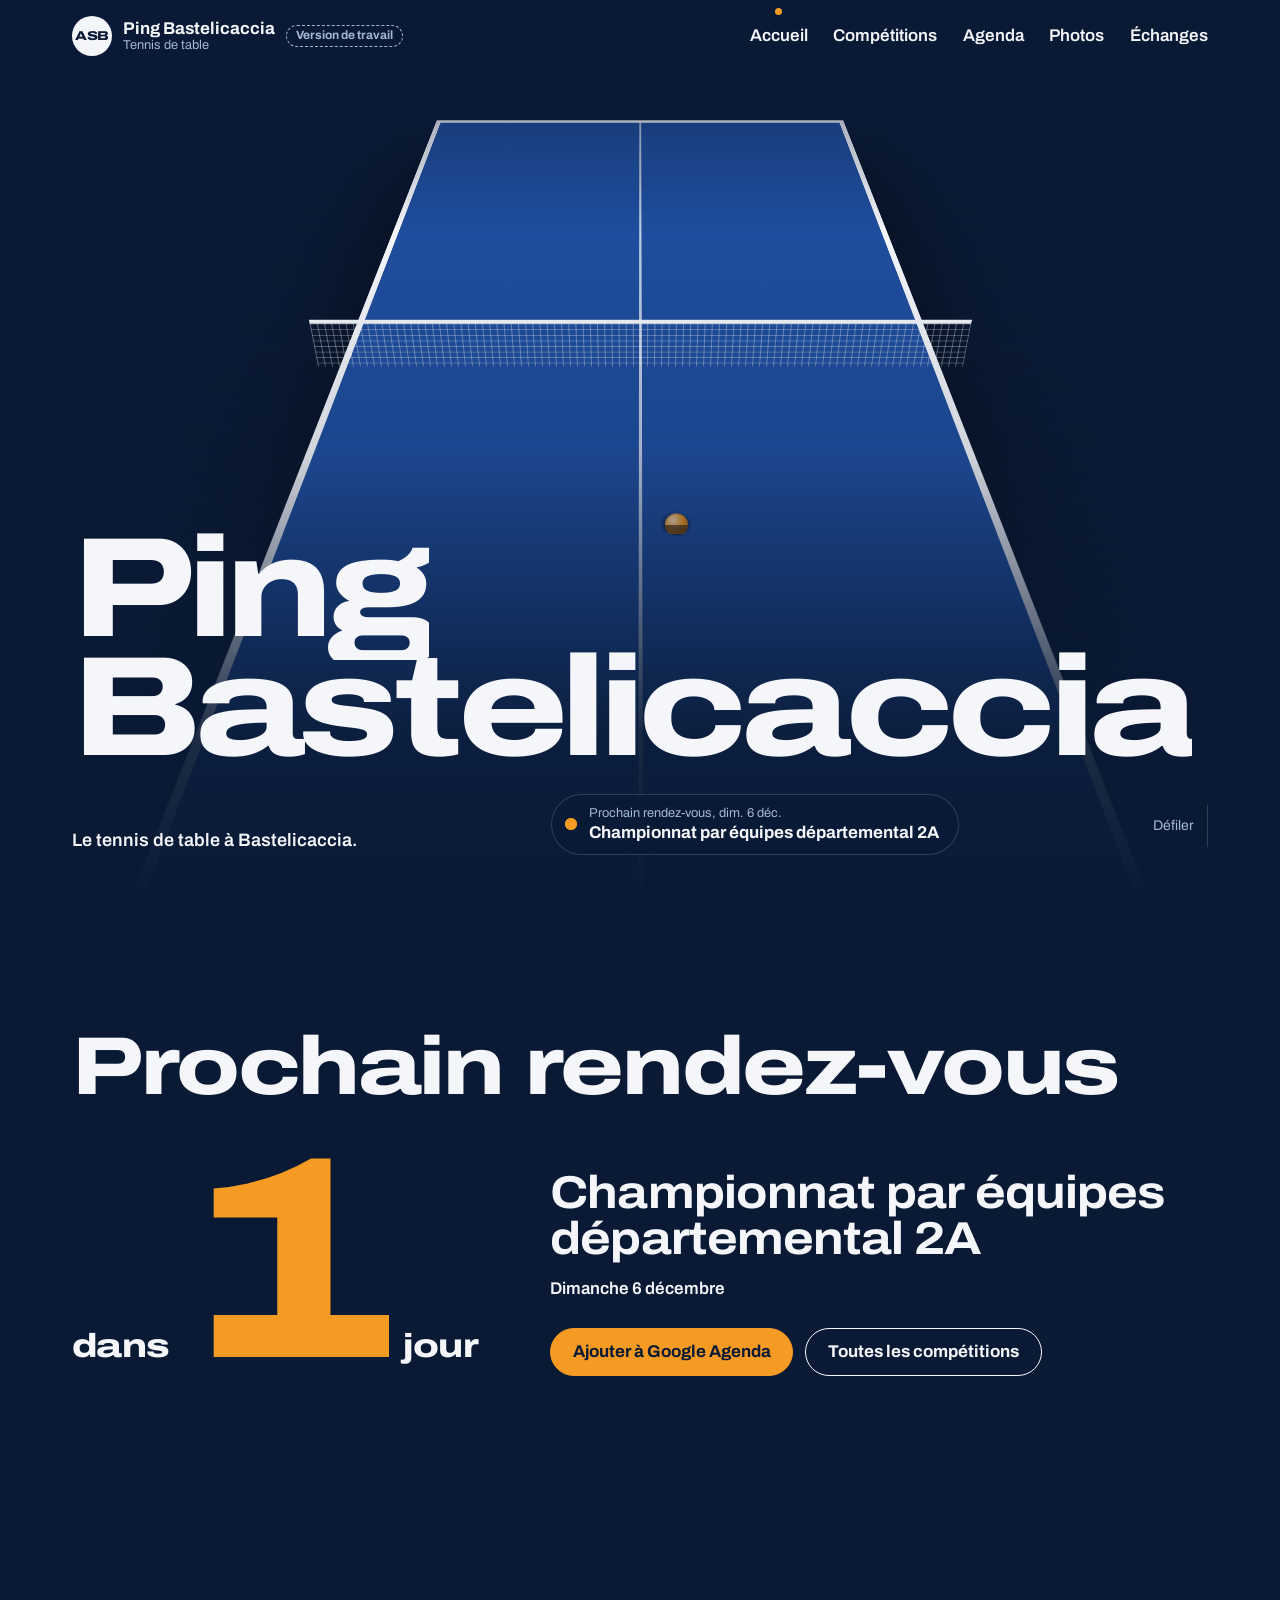
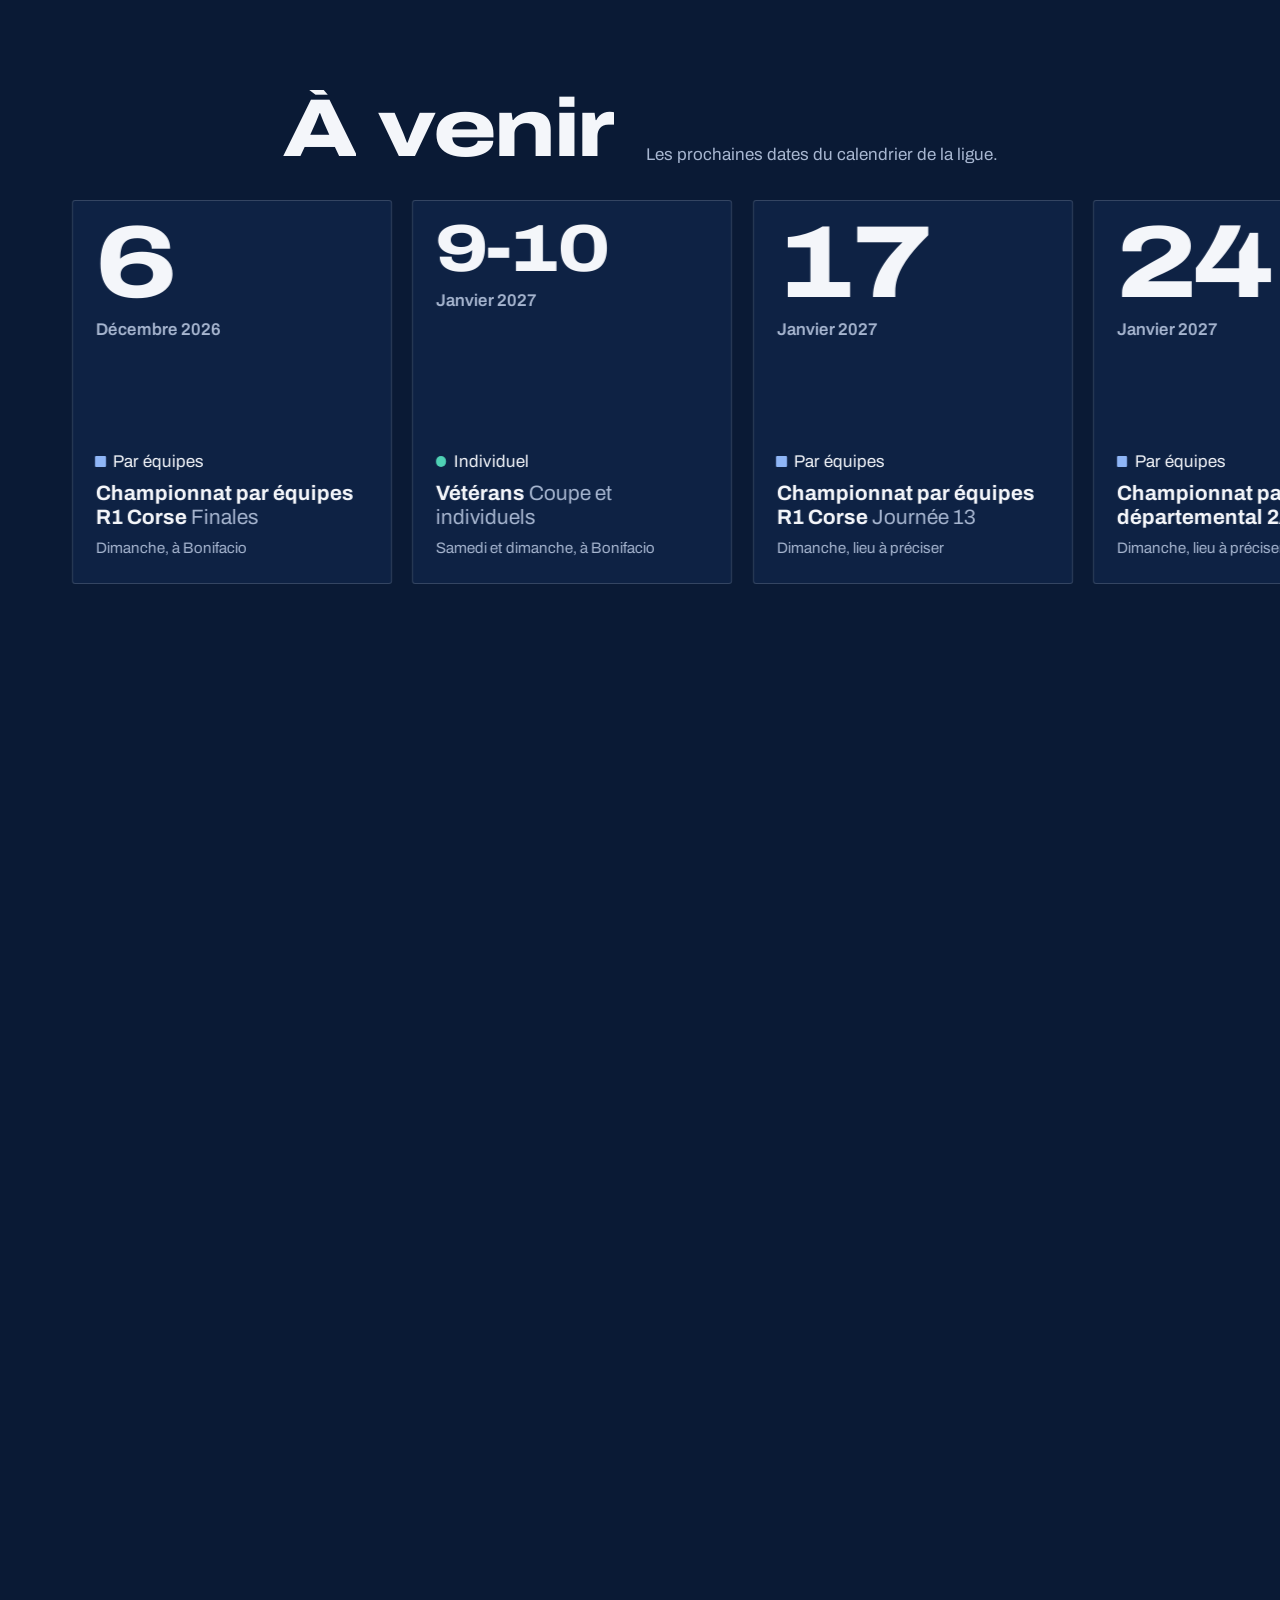
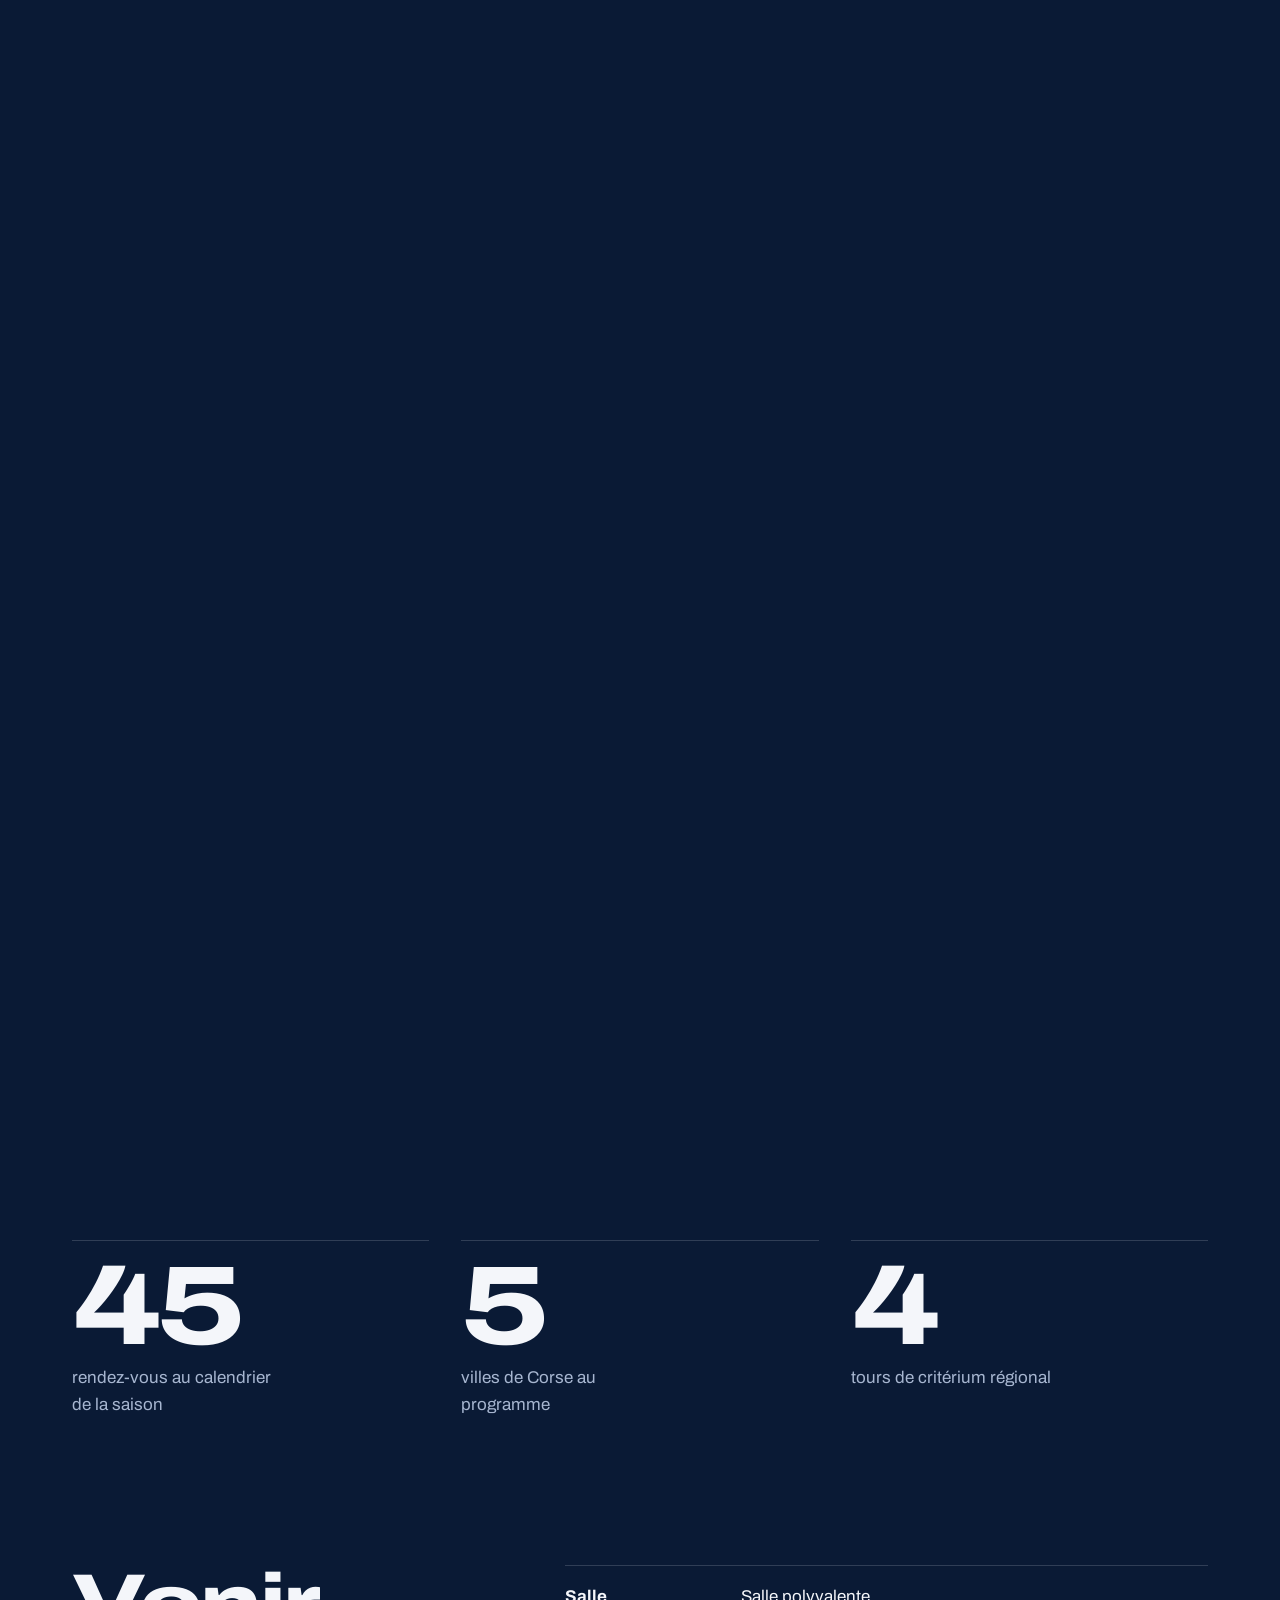
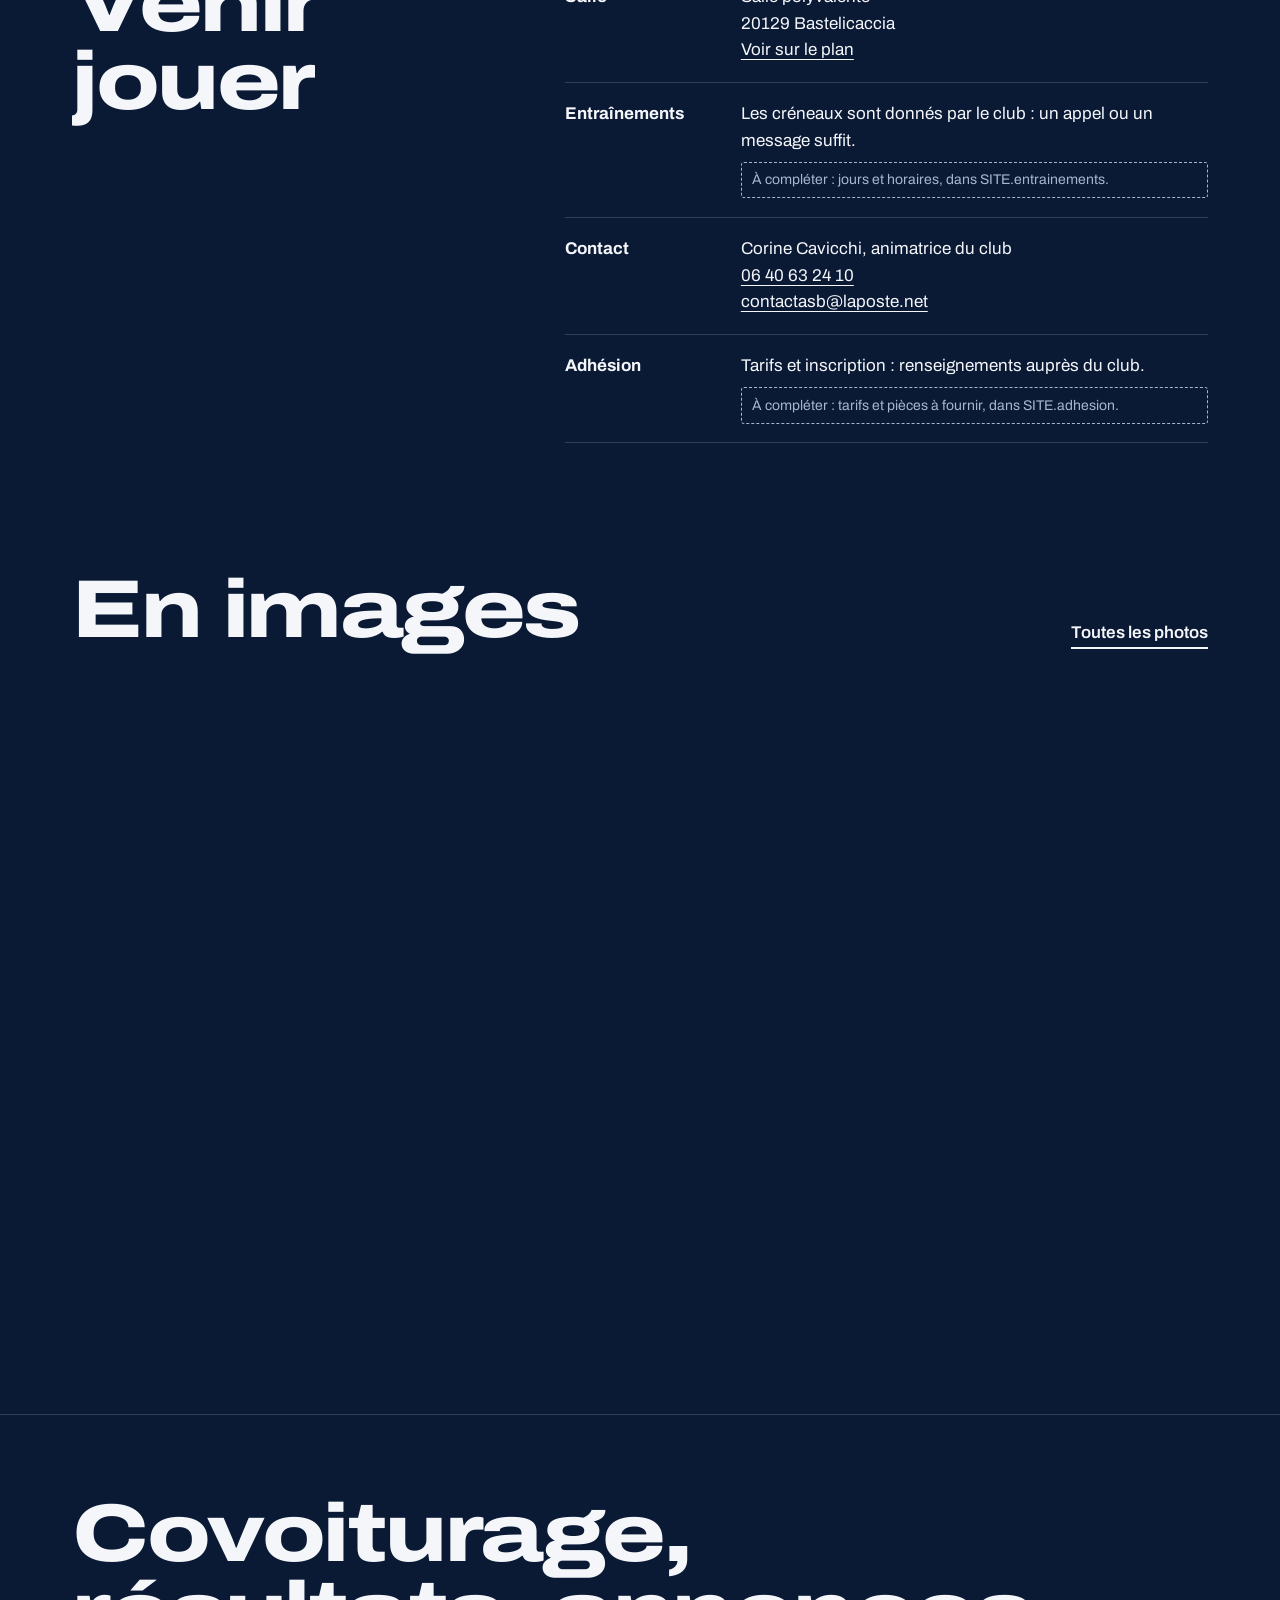
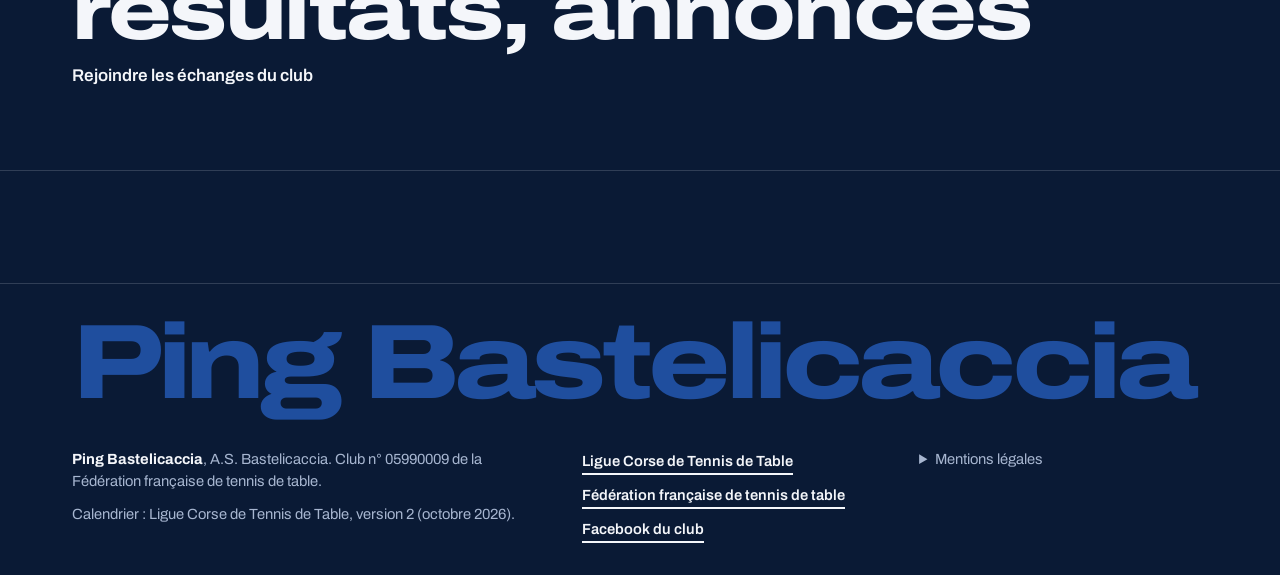
==== index.html @ 540dcda5 "Add files via upload" ====
<!DOCTYPE html>
<html lang="fr">
<head>
<meta charset="utf-8">
<meta name="viewport" content="width=device-width, initial-scale=1">
<meta name="color-scheme" content="dark">
<title>Ping Bastelicaccia</title>
<meta name="description" content="Ping Bastelicaccia (A.S. Bastelicaccia), club de tennis de table près d'Ajaccio : prochaines compétitions, agenda de la saison, photos et contact.">
<meta name="theme-color" content="#0A1A35">
<meta property="og:type" content="website">
<meta property="og:title" content="Ping Bastelicaccia">
<meta property="og:description" content="Le club de tennis de table de Bastelicaccia : compétitions, agenda, photos et contact.">
<link rel="icon" href="data:image/svg+xml,%3Csvg xmlns='http://www.w3.org/2000/svg' viewBox='0 0 64 64'%3E%3Crect width='64' height='64' rx='10' fill='%231F4E9E'/%3E%3Crect x='5' y='5' width='54' height='54' fill='none' stroke='white' stroke-width='3'/%3E%3Cpath d='M32 0v64' stroke='white' stroke-width='3'/%3E%3Ccircle cx='46' cy='23' r='8' fill='%23F59A23'/%3E%3C/svg%3E">
<link rel="preconnect" href="https://fonts.googleapis.com">
<link rel="preconnect" href="https://fonts.gstatic.com" crossorigin>
<link rel="stylesheet" href="https://fonts.googleapis.com/css2?family=Archivo:wdth,wght@62..125,100..900&display=swap">
<script type="application/ld+json">
{"@context":"https://schema.org","@type":"SportsClub","name":"Ping Bastelicaccia","alternateName":"A.S. Bastelicaccia","sport":"Tennis de table","address":{"@type":"PostalAddress","streetAddress":"Salle polyvalente","postalCode":"20129","addressLocality":"Bastelicaccia","addressCountry":"FR"}}
</script>
<script>
(function () {
  var d = document.documentElement;
  var calme = window.matchMedia && matchMedia("(prefers-reduced-motion: reduce)").matches;
  if (calme || !d.animate) return;
  d.classList.add("anim");
  try { if (!sessionStorage.getItem("asb-intro")) d.classList.add("intro"); } catch (e) {}
  setTimeout(function () { if (!window.__asbPret) d.classList.remove("anim", "intro"); }, 3000);
})();
</script>
<style>
:root{
  /* Plan : un seul monde, la salle de ping dans la pénombre. La table en 3D ouvre la page,
     le nom du club en caractères très larges occupe toute la largeur, et chaque changement
     de rubrique referme puis rouvre les deux moitiés de la table comme un rideau. */
  --fond:#0A1A35;
  --fond-2:#0E2244;
  --surface:#15305C;
  --table:#1F4E9E;
  --craie:#F4F6FA;
  --gris:#A7B6D0;
  --trait:rgba(244,246,250,.16);
  --balle:#F59A23;
  --t-equipes:#8FB6F7;
  --t-individuel:#4FD1B5;
  --t-jeunes:#C4A1F0;
  --t-coupe:#F08A76;
  --t-club:#FFB454;
  --police:"Archivo","Helvetica Neue",Arial,sans-serif;
  --ease:cubic-bezier(.77,0,.18,1);
  --sortie:cubic-bezier(.16,1,.3,1);
  --g:clamp(16px,4vw,40px);
  --gauche:max(var(--g),calc((100% - 76rem)/2 + var(--g)));
  color-scheme:dark;
}

/* ---------- Base ---------- */
*,*::before,*::after{box-sizing:border-box}
html{-webkit-text-size-adjust:100%;background:var(--fond)}
body{margin:0;padding-bottom:4.6rem;background:var(--fond);color:var(--craie);font:400 1.0625rem/1.55 var(--police);overflow-x:clip}
h1,h2,h3,p,ul,ol,dl,dd,figure{margin:0}
ul,ol{padding:0;list-style:none}
img{display:block;max-width:100%}
button{font:inherit;color:inherit}
a{color:inherit;text-underline-offset:.22em;text-decoration-thickness:.07em}
:focus-visible{outline:3px solid var(--balle);outline-offset:3px;border-radius:2px}
[hidden]{display:none !important}
.vh{position:absolute;width:1px;height:1px;overflow:hidden;clip-path:inset(50%);white-space:nowrap}
.wrap{max-width:76rem;margin-inline:auto;padding-inline:var(--g)}
.discret{color:var(--gris)}
.evitement{position:fixed;left:8px;top:-5rem;z-index:120;padding:.6rem .9rem;border-radius:4px;background:var(--craie);color:var(--fond)}
.evitement:focus{top:8px}
@media (min-width:54rem){body{padding-bottom:0}}

/* Typo d'affichage : Archivo étirée au maximum */
.titre-bloc,.vue-tete h1,.hero-titre,.decompte,.carte-num,.chiffre dd,.mois,.bande-txt,.pied-marque,.cal-titre,.ph span{font-stretch:125%;font-weight:800;letter-spacing:-.03em}
.titre-bloc{font-size:clamp(2.4rem,6.4vw,5.2rem);line-height:.95;text-wrap:balance}

/* ---------- Liens et boutons ---------- */
.lien{position:relative;display:inline-block;padding-block:.15rem;font-weight:600;text-decoration:none}
.lien::after{content:"";position:absolute;left:0;right:0;bottom:0;height:2px;background:currentColor;transform-origin:right}
.lien:hover::after{animation:balayage .8s var(--ease)}
@keyframes balayage{0%{transform:scaleX(1);transform-origin:right}49%{transform:scaleX(0);transform-origin:right}51%{transform:scaleX(0);transform-origin:left}100%{transform:scaleX(1);transform-origin:left}}
.btn{position:relative;isolation:isolate;display:inline-flex;align-items:center;justify-content:center;gap:.5rem;min-height:3rem;padding:.6rem 1.35rem;border:1.5px solid var(--craie);border-radius:999px;overflow:hidden;background:transparent;font-weight:700;text-decoration:none;cursor:pointer;transition:color .5s var(--ease)}
.btn::before{content:"";position:absolute;inset:0;z-index:-1;background:var(--craie);transform:translateY(101%);transition:transform .5s var(--ease)}
.btn:hover{color:var(--fond)}
.btn:hover::before{transform:none}
.btn-plein{border-color:var(--balle);background:var(--balle);color:var(--fond)}
.btn-plein::before{background:var(--craie)}

/* ---------- Apparitions au défilement ---------- */
.mot{display:inline-block;overflow:hidden;vertical-align:top;padding-bottom:.08em;margin-bottom:-.08em}
.mot-in{display:inline-block}
html.anim [data-r]{opacity:0;transform:translateY(56px);transition:opacity .9s var(--sortie) calc(var(--i,0)*80ms),transform 1.2s var(--sortie) calc(var(--i,0)*80ms)}
html.anim [data-r].vu{opacity:1;transform:none}
html.anim [data-r="mots"]{opacity:1;transform:none}
html.anim [data-r="mots"] .mot-in{transform:translateY(110%);transition:transform 1.1s var(--sortie) calc(var(--j,0)*70ms)}
html.anim [data-r="mots"].vu .mot-in{transform:none}
html.anim [data-r="clip"]{opacity:1;transform:none;clip-path:inset(100% 0 0 0);transition:clip-path 1.3s var(--ease) calc(var(--i,0)*90ms)}
html.anim [data-r="clip"].vu{clip-path:inset(0)}
html.anim [data-r="clip"] > *{transform:scale(1.2);transition:transform 1.6s var(--sortie) calc(var(--i,0)*90ms)}
html.anim [data-r="clip"].vu > *{transform:none}

/* ---------- En-tête ---------- */
.barre{position:fixed;inset:0 0 auto 0;z-index:40;transition:transform .6s var(--ease),background-color .5s,box-shadow .5s}
.barre .wrap{display:flex;align-items:center;justify-content:space-between;gap:1rem;height:4.5rem}
.barre.pleine{background:rgba(10,26,53,.8);-webkit-backdrop-filter:blur(14px);backdrop-filter:blur(14px);box-shadow:0 1px 0 var(--trait)}
.barre.cachee{transform:translateY(-100%)}
.marque{display:flex;align-items:center;gap:.7rem;text-decoration:none;font-weight:700;line-height:1.15}
.marque small{display:block;font-weight:400;font-size:.8rem;color:var(--gris)}
.pastille{flex:none;display:grid;place-items:center;width:2.5rem;height:2.5rem;border-radius:50%;background:var(--craie);color:var(--fond);font-weight:800;font-stretch:125%;font-size:.8rem;letter-spacing:-.02em;transition:transform .6s var(--sortie)}
.marque:hover .pastille{transform:rotate(-20deg) scale(1.06)}
.pastille img{width:100%;height:100%;border-radius:50%;object-fit:cover}
.etiquette{padding:.2rem .55rem;border:1px dashed var(--gris);border-radius:999px;font-size:.75rem;color:var(--gris);white-space:nowrap}
.nav-haut{display:none}
@media (min-width:54rem){
  .nav-haut{display:flex;align-items:center;gap:1.6rem}
  .nav-haut a{position:relative;padding-block:.4rem;font-weight:600;text-decoration:none}
  .nav-haut a::after{content:"";position:absolute;left:0;right:0;bottom:0;height:2px;background:var(--craie);transform:scaleX(0);transform-origin:right;transition:transform .5s var(--ease)}
  .nav-haut a:hover::after{transform:scaleX(1);transform-origin:left}
  .nav-haut a[aria-current="page"]::before{content:"";position:absolute;left:50%;top:-.55rem;width:.45rem;height:.45rem;margin-left:-.225rem;border-radius:50%;background:var(--balle)}
}

/* Onglets du bas (téléphone) */
.onglets{position:fixed;inset:auto 0 0 0;z-index:40;display:flex;justify-content:space-around;background:rgba(10,26,53,.86);-webkit-backdrop-filter:blur(14px);backdrop-filter:blur(14px);border-top:1px solid var(--trait)}
.onglets a{position:relative;flex:1 1 auto;display:grid;justify-items:center;align-content:center;gap:.15rem;min-height:3.9rem;padding:.45rem .2rem;font-size:.72rem;white-space:nowrap;color:var(--gris);text-decoration:none;transition:color .3s}
.onglets svg{width:1.45rem;height:1.45rem;fill:none;stroke:currentColor;stroke-width:1.8;stroke-linecap:round;stroke-linejoin:round;transition:transform .5s var(--sortie)}
.onglets a[aria-current="page"]{color:var(--craie);font-weight:700}
.onglets a[aria-current="page"] svg{transform:translateY(-2px)}
.onglets a[aria-current="page"]::before{content:"";position:absolute;top:.3rem;left:50%;width:.4rem;height:.4rem;margin-left:1rem;border-radius:50%;background:var(--balle)}
@media (min-width:54rem){.onglets{display:none}}

/* ---------- Accueil : la table en 3D ---------- */
.hero{position:relative;height:100vh;height:100svh;min-height:36rem;overflow:hidden;isolation:isolate;--p:0}
.hero::after{content:"";position:absolute;inset:0;z-index:1;pointer-events:none;background:linear-gradient(180deg,rgba(10,26,53,.65) 0%,rgba(10,26,53,0) 26%,rgba(10,26,53,.15) 50%,rgba(10,26,53,.92) 82%,var(--fond) 100%)}
.scene{position:absolute;inset:0;display:grid;place-items:center;perspective:1000px;perspective-origin:50% 15%}
.plateau{position:relative;width:min(60vw,600px);aspect-ratio:1.525/2.74;container-type:inline-size;background:var(--table);border:clamp(4px,.55vw,7px) solid var(--craie);transform-style:preserve-3d;transform:translateY(calc(-16% - var(--p)*10%)) rotateX(calc(62deg + var(--p)*12deg)) scale(calc(1 + var(--p)*.35));box-shadow:0 70px 120px rgba(0,0,0,.5)}
@media (max-width:40rem){.plateau{width:100vw}}
.ligne-centre{position:absolute;top:0;bottom:0;left:50%;width:3px;margin-left:-1.5px;background:var(--craie);opacity:.75}
.filet{position:absolute;top:50%;left:-5%;width:110%;height:10cqi;transform-origin:top center;transform:rotateX(90deg);background:repeating-linear-gradient(90deg,rgba(244,246,250,.35) 0 1px,transparent 1px 7px),repeating-linear-gradient(0deg,rgba(244,246,250,.35) 0 1px,transparent 1px 7px);border-bottom:1cqi solid var(--craie)}
.trajet{position:absolute;left:0;top:0;width:0;height:0;transform-style:preserve-3d;transform:translate3d(55cqi,125cqi,1.3cqi);animation:echange 2.4s linear infinite alternate}
.ombre-trajet{animation-name:echange-ombre}
.balle3d{position:absolute;width:3.2cqi;height:3.2cqi;margin:-1.6cqi;border-radius:50%;background:radial-gradient(circle at 35% 30%,#FFE2B5,var(--balle) 45%,#BF6206);transform:rotateX(-66deg)}
.ombre{position:absolute;width:3.6cqi;height:3.6cqi;margin:-1.8cqi;border-radius:50%;background:rgba(0,0,0,.5);filter:blur(1.5px)}
@keyframes echange{
  0%{transform:translate3d(62cqi,168cqi,7cqi);animation-timing-function:ease-in}
  23%{transform:translate3d(56cqi,128cqi,1.2cqi);animation-timing-function:ease-out}
  50%{transform:translate3d(50cqi,90cqi,17cqi);animation-timing-function:ease-in}
  77%{transform:translate3d(44cqi,52cqi,1.2cqi);animation-timing-function:ease-out}
  100%{transform:translate3d(38cqi,14cqi,7cqi)}
}
@keyframes echange-ombre{
  0%{transform:translate3d(62cqi,168cqi,0);opacity:.35;animation-timing-function:ease-in}
  23%{transform:translate3d(56cqi,128cqi,0);opacity:1;animation-timing-function:ease-out}
  50%{transform:translate3d(50cqi,90cqi,0);opacity:.25;animation-timing-function:ease-in}
  77%{transform:translate3d(44cqi,52cqi,0);opacity:1;animation-timing-function:ease-out}
  100%{transform:translate3d(38cqi,14cqi,0);opacity:.35}
}
@media (prefers-reduced-motion:reduce){.trajet{animation:none}}

.hero-texte{position:absolute;z-index:2;left:0;right:0;bottom:0;padding-bottom:clamp(1.5rem,5vh,3.5rem);transform:translateY(calc(var(--p)*-12vh));opacity:calc(1 - var(--p)*1.5)}
.hero-titre{font-size:clamp(3rem,10vw,10rem);line-height:.84;letter-spacing:-.045em}
.hero-titre .ligne{display:block}
.hero-titre:focus{outline:none}
html.anim .hero .mot-in{transition:transform 1.3s var(--sortie) calc(var(--j,0)*120ms + 80ms)}
html.anim .hero:not(.pret) .mot-in{transform:translateY(110%)}
html.anim .hero .h-r{transition:opacity 1s var(--sortie) .6s,transform 1.2s var(--sortie) .6s}
html.anim .hero:not(.pret) .h-r{opacity:0;transform:translateY(24px)}
.hero-bas{display:flex;flex-wrap:wrap;align-items:flex-end;justify-content:space-between;gap:1rem 2rem;margin-top:1.6rem}
.hero-accroche{max-width:32ch;font-size:1.125rem;font-weight:600}
.pastille-rdv{display:inline-flex;align-items:center;gap:.8rem;max-width:100%;padding:.65rem 1.2rem .65rem .8rem;border:1px solid var(--trait);border-radius:999px;background:rgba(10,26,53,.55);-webkit-backdrop-filter:blur(10px);backdrop-filter:blur(10px);text-decoration:none;line-height:1.3;transition:border-color .4s,background-color .4s}
.pastille-rdv:hover{border-color:var(--craie);background:rgba(31,78,158,.55)}
.pastille-rdv small{display:block;color:var(--gris);font-size:.8rem}
.point{position:relative;flex:none;width:.75rem;height:.75rem;border-radius:50%;background:var(--balle)}
html.anim .point::after{content:"";position:absolute;inset:0;border-radius:50%;background:var(--balle);animation:pouls 2s var(--sortie) infinite}
@keyframes pouls{to{transform:scale(3);opacity:0}}
.defiler{display:none;align-items:center;gap:.8rem;padding:.5rem 0;border:0;background:none;color:var(--gris);font-size:.875rem;cursor:pointer}
.defiler i{position:relative;display:block;width:1px;height:2.6rem;overflow:hidden;background:var(--trait)}
.defiler i::after{content:"";position:absolute;inset:0;background:var(--craie);transform:translateY(-100%)}
html.anim .defiler i::after{animation:goutte 2.2s var(--ease) infinite}
@keyframes goutte{0%{transform:translateY(-100%)}50%{transform:none}100%{transform:translateY(100%)}}
@media (min-width:54rem){.defiler{display:inline-flex}}
@media (max-width:53.99rem){.hero-texte{padding-bottom:calc(4.6rem + 1.25rem)}.hero-bas{margin-top:1.1rem}}

/* ---------- Accueil : prochain rendez-vous ---------- */
.bloc{padding-top:clamp(4rem,10vw,8rem)}
.rdv-grille{display:grid;gap:2rem;margin-top:2.5rem;align-items:end}
@media (min-width:56rem){.rdv-grille{grid-template-columns:auto 1fr;gap:4.5rem}}
.decompte{display:flex;align-items:baseline;flex-wrap:wrap;gap:.2rem .8rem;line-height:.8}
.decompte-n{font-size:clamp(7rem,24vw,18rem);letter-spacing:-.06em;color:var(--balle);font-variant-numeric:tabular-nums}
.decompte-n.petit{font-size:clamp(3rem,10vw,7rem)}
.decompte-av,.decompte-u{font-size:clamp(1.3rem,2.6vw,2.2rem)}
.rdv-titre{font-weight:700;font-stretch:112%;font-size:clamp(1.9rem,3.6vw,3rem);line-height:1.02;letter-spacing:-.02em;text-wrap:balance}
.rdv-quand{margin-top:.8rem;font-weight:600}
.rdv-texte{margin-top:.5rem;max-width:52ch;color:var(--gris)}
.actions{display:flex;flex-wrap:wrap;gap:.75rem;margin-top:1.6rem}

/* ---------- Accueil : défilé horizontal ---------- */
.horizon{position:relative;margin-top:clamp(4rem,10vw,8rem)}
.horizon-tete{display:flex;flex-wrap:wrap;align-items:flex-end;justify-content:space-between;gap:.75rem 2rem}
.piste{display:flex;gap:clamp(12px,1.6vw,22px);padding:2rem var(--gauche) 1.5rem;overflow-x:auto;scroll-snap-type:x mandatory;scroll-padding-inline:var(--gauche);scrollbar-width:none}
.piste::-webkit-scrollbar{display:none}
.piste > li{flex:none;scroll-snap-align:start}
.horizon.epingle .horizon-collant{position:sticky;top:0;height:100vh;height:100svh;display:flex;flex-direction:column;justify-content:center;overflow:hidden}
.horizon.epingle .piste{width:max-content;overflow:visible;scroll-snap-type:none;will-change:transform}
.carte{display:flex;flex-direction:column;justify-content:space-between;width:clamp(15.5rem,25vw,21rem);height:100%;min-height:clamp(20rem,30vw,26rem);padding:1.4rem;border:1px solid var(--trait);border-radius:3px;background:var(--fond-2);text-decoration:none;transition:background-color .6s var(--ease),border-color .6s var(--ease),transform .7s var(--sortie)}
.carte:hover{background:var(--table);border-color:var(--table);transform:translateY(-10px)}
.carte-num{display:block;font-size:clamp(4.5rem,8vw,6.5rem);line-height:.8;letter-spacing:-.05em;font-variant-numeric:tabular-nums}
.carte-num.plage{font-size:clamp(3rem,5.2vw,4.4rem)}
.carte-mois{display:block;margin-top:.7rem;color:var(--gris);font-weight:600}
.carte-bas{display:grid;gap:.45rem}
.carte-titre{font-weight:700;font-size:1.3rem;line-height:1.15}
.carte-titre span{font-weight:400;color:var(--gris)}
.carte-lieu{color:var(--gris);font-size:.95rem}
.carte:hover .carte-titre span,.carte:hover .carte-lieu,.carte:hover .carte-mois{color:var(--craie)}
.carte-fin{justify-content:flex-end;background:var(--balle);border-color:var(--balle);color:var(--fond)}
.carte-fin:hover{background:var(--craie);border-color:var(--craie)}
.carte-fin .carte-titre{font-stretch:125%;font-weight:800;font-size:2rem;line-height:1;letter-spacing:-.03em}
.jauge{height:2px;margin-top:.5rem;background:var(--trait)}
.jauge span{display:block;height:100%;background:var(--balle);transform:scaleX(var(--k,0));transform-origin:left}

/* ---------- Accueil : chiffres, venir jouer, images ---------- */
.chiffres{display:grid;gap:0 2rem;grid-template-columns:repeat(auto-fit,minmax(15rem,1fr))}
.chiffre{display:flex;flex-direction:column-reverse;justify-content:flex-end;gap:.6rem;padding-block:1.2rem;border-top:1px solid var(--trait)}
.chiffre dd{font-size:clamp(4rem,9vw,7rem);line-height:.85;font-variant-numeric:tabular-nums}
.chiffre dt{color:var(--gris);max-width:22ch}
.venir{display:grid;gap:2rem}
@media (min-width:58rem){.venir{grid-template-columns:1fr 1.5fr;gap:4rem;align-items:start}}
.infos > div{display:grid;gap:.3rem;padding-block:1.15rem;border-top:1px solid var(--trait)}
.infos > div:last-child{border-bottom:1px solid var(--trait)}
@media (min-width:40rem){.infos > div{grid-template-columns:9.5rem 1fr;gap:1.5rem}}
.infos dt{font-weight:700}
.creneaux li + li{margin-top:.35rem}
.a-completer{display:block;margin-top:.5rem;padding:.4rem .65rem;border:1px dashed var(--gris);border-radius:3px;font-size:.875rem;color:var(--gris)}
.tete-ligne{display:flex;flex-wrap:wrap;align-items:flex-end;justify-content:space-between;gap:1rem 2rem}

.ph{position:relative;display:grid;place-items:center;width:100%;height:100%;padding:0;border:0;border-radius:3px;overflow:hidden;background:var(--craie);color:#5B6B86}
.ph span{font-size:clamp(.95rem,1.6vw,1.25rem);letter-spacing:-.01em}
.ph img{width:100%;height:100%;object-fit:cover;transition:transform 1.1s var(--sortie)}
button.ph{cursor:zoom-in}
button.ph:hover img{transform:scale(1.06)}
.mosaique{display:grid;grid-template-columns:repeat(2,1fr);grid-auto-rows:clamp(8rem,34vw,12rem);gap:clamp(8px,1vw,14px);margin-top:2.2rem}
.mosaique > :first-child{grid-column:span 2;grid-row:span 2}
@media (min-width:48rem){
  .mosaique{grid-template-columns:repeat(6,1fr);grid-auto-rows:clamp(9rem,15vw,14rem)}
  .mosaique > :nth-child(1){grid-column:span 4;grid-row:span 2}
  .mosaique > :nth-child(2),.mosaique > :nth-child(3){grid-column:span 2}
  .mosaique > :nth-child(4),.mosaique > :nth-child(5){grid-column:span 3}
}

.bande{margin-top:clamp(4rem,10vw,8rem);border-block:1px solid var(--trait)}
.bande-lien{position:relative;display:block;overflow:hidden;padding-block:clamp(2.2rem,7vw,5rem);text-decoration:none;transition:color .6s var(--ease)}
.bande-lien::before{content:"";position:absolute;inset:0;background:var(--balle);transform:scaleY(0);transform-origin:bottom;transition:transform .8s var(--ease)}
.bande-lien:hover{color:var(--fond)}
.bande-lien:hover::before{transform:none}
.bande-txt{position:relative;display:block;font-size:clamp(2rem,6.4vw,5.4rem);line-height:.95;text-wrap:balance}
.bande-sous{position:relative;display:block;margin-top:.8rem;font-weight:600}

/* ---------- Rubriques ---------- */
.vue-tete{padding-top:clamp(7.5rem,18vh,11rem);padding-bottom:2.2rem}
.vue-tete h1{font-size:clamp(3rem,11.5vw,9.5rem);line-height:.86;letter-spacing:-.045em}
.vue-tete h1:focus{outline:none}
.chapo{margin-top:1.3rem;max-width:60ch;color:var(--gris)}
.chapo a{color:var(--craie)}

.filtres{display:flex;flex-wrap:wrap;gap:.5rem}
.chip{display:inline-flex;align-items:center;gap:.45rem;min-height:2.7rem;padding:.4rem 1rem;border:1px solid var(--trait);border-radius:999px;background:transparent;font-size:.95rem;cursor:pointer;transition:background-color .4s,border-color .4s,color .4s}
.chip:hover{border-color:var(--craie)}
.chip[aria-pressed="true"]{background:var(--craie);border-color:var(--craie);color:var(--fond);font-weight:700}
.chip[aria-pressed="true"] .mk{color:var(--fond)}

.mois{margin-top:3.2rem;font-size:clamp(1.9rem,4vw,3rem);line-height:1}
.evs{margin-top:1rem}
.ev{display:grid;grid-template-columns:auto 1fr;align-items:start;gap:1.1rem;padding-block:1.1rem;border-top:1px solid var(--trait)}
.evs .ev:last-child{border-bottom:1px solid var(--trait)}
.ev-titre{font-weight:700;line-height:1.3}
.ev-detail{font-weight:400;color:var(--gris);white-space:nowrap}
.ev-meta,.ev-texte{color:var(--gris);font-size:.95rem}
.ev-texte{max-width:60ch}
.auj{color:var(--balle)}
.tags{display:flex;flex-wrap:wrap;align-items:center;gap:.3rem 1rem;margin-top:.35rem;font-size:.875rem;color:var(--gris)}
.tag{display:inline-flex;align-items:center;gap:.45rem}
a.tag{color:var(--craie)}
.tag-club{color:var(--craie);font-weight:700}
.tag-club::before{content:"";width:.65em;height:.65em;border-radius:50%;background:var(--balle)}
.vide{margin-top:1rem;color:var(--gris)}
.passes{margin-top:3rem;border-top:1px solid var(--craie)}
.passes summary{padding-block:1rem;font-weight:700;cursor:pointer}

/* Marqueur de score (dates) */
.flip{position:relative;flex:none;display:grid;justify-items:center;width:3.7rem;padding:.35rem 0 .45rem;border-radius:3px;background:var(--craie);color:var(--fond);line-height:1}
.flip::after{content:"";position:absolute;inset:1.4rem 0 auto 0;height:1px;background:var(--fond);opacity:.25}
.flip-num{display:grid;align-items:center;height:2.15rem;font-weight:800;font-stretch:112%;font-size:2rem;letter-spacing:-.03em;font-variant-numeric:tabular-nums}
.flip-fin{margin-top:.2rem;font-weight:700;font-size:.9rem;white-space:nowrap}
.flip-mois{margin-top:.2rem;font-weight:700;font-size:.95rem}

/* Formes par type : la couleur n'est jamais le seul repère */
.mk{flex:none;display:inline-block;width:.62em;height:.62em;background:currentColor}
.mk-equipes{color:var(--t-equipes);border-radius:1px}
.mk-individuel{color:var(--t-individuel);border-radius:50%}
.mk-jeunes{color:var(--t-jeunes);clip-path:polygon(50% 0,100% 100%,0 100%)}
.mk-coupe{color:var(--t-coupe);transform:rotate(45deg) scale(.86);border-radius:1px}
.mk-club{color:var(--t-club);background:none;box-shadow:inset 0 0 0 2px currentColor;border-radius:50%}

/* Agenda */
.agenda{display:grid;gap:2rem}
@media (min-width:62rem){.agenda{grid-template-columns:minmax(0,33rem) minmax(0,1fr);gap:3.5rem;align-items:start}.cal{position:sticky;top:6rem}}
.cal{padding:1rem;border:1px solid var(--trait);border-radius:4px;background:var(--fond-2)}
.cal-nav{display:flex;align-items:center;justify-content:space-between;gap:.5rem;margin-bottom:.6rem}
.cal-titre{font-size:clamp(1.5rem,3vw,2rem);line-height:1}
.btn-rond{display:grid;place-items:center;width:2.75rem;height:2.75rem;border:1px solid var(--trait);border-radius:50%;background:transparent;cursor:pointer;transition:background-color .4s,color .4s,border-color .4s}
.btn-rond:hover:not(:disabled){background:var(--craie);border-color:var(--craie);color:var(--fond)}
.btn-rond:disabled{opacity:.3;cursor:default}
.btn-rond svg{width:1.2rem;height:1.2rem;fill:none;stroke:currentColor;stroke-width:2;stroke-linecap:round;stroke-linejoin:round}
.cal-sem,.cal-grille{display:grid;grid-template-columns:repeat(7,1fr);gap:4px}
.cal-sem span{padding-block:.25rem;text-align:center;font-size:.8rem;color:var(--gris)}
.cal-jour{display:grid;grid-template-rows:1fr .55rem;justify-items:center;align-items:center;min-height:3.15rem;padding:.2rem 0 .35rem;border:1px solid transparent;border-radius:4px;background:none;font-variant-numeric:tabular-nums;color:var(--gris)}
button.cal-jour{background:var(--surface);color:var(--craie);cursor:pointer;transition:border-color .3s,background-color .3s}
button.cal-jour:hover{border-color:var(--craie)}
button.cal-jour[aria-pressed="true"]{border-color:var(--balle);background:var(--table)}
.cal-n{display:grid;place-items:center;width:1.9rem;height:1.9rem;border-radius:50%}
.est-auj .cal-n{background:var(--balle);color:var(--fond);font-weight:700}
.cal-mks{display:flex;gap:3px;font-size:.72rem}
.agenda-liste > h2{font-weight:800;font-stretch:125%;font-size:clamp(1.7rem,3.5vw,2.4rem);letter-spacing:-.03em;line-height:1}
.legende{display:flex;flex-wrap:wrap;gap:.4rem 1.2rem;margin-top:2rem;font-size:.875rem;color:var(--gris)}
.legende li{display:inline-flex;align-items:center;gap:.45rem}

/* Photos */
.galerie{display:grid;grid-template-columns:repeat(2,1fr);grid-auto-rows:clamp(9rem,40vw,13rem);gap:clamp(8px,1vw,14px);margin-top:1.5rem}
@media (max-width:47.99rem){.galerie > :nth-child(3n+1){grid-column:span 2}}
@media (min-width:48rem){
  .galerie{grid-template-columns:repeat(12,1fr);grid-auto-rows:clamp(10rem,16vw,15rem)}
  .galerie > *{grid-column:span 4}
  .galerie > :nth-child(6n+1){grid-column:span 7;grid-row:span 2}
  .galerie > :nth-child(6n+2),.galerie > :nth-child(6n+3){grid-column:span 5}
}
.note{margin-top:1.5rem;font-size:.95rem;color:var(--gris)}
.visio{width:min(96vw,64rem);max-width:none;max-height:96vh;padding:0;border:0;background:transparent;color:var(--craie)}
.visio::backdrop{background:rgba(6,14,28,.94)}
.visio figure{display:grid;gap:.7rem}
.visio img{max-height:74vh;margin-inline:auto;border-radius:3px}
.visio figcaption{text-align:center}
.visio-barre{display:flex;flex-wrap:wrap;align-items:center;justify-content:center;gap:.6rem;margin-top:.8rem}
.visio-compte{min-width:4.5rem;text-align:center;font-variant-numeric:tabular-nums}

/* Échanges */
.canal{display:grid;gap:.8rem 2rem;align-items:center;padding-block:1.4rem;border-top:1px solid var(--trait)}
.canaux .canal:last-child{border-bottom:1px solid var(--trait)}
.canal-nom{font-weight:800;font-stretch:112%;font-size:1.35rem;letter-spacing:-.01em}
.canal-desc{color:var(--gris)}
.attente{display:inline-block;padding:.4rem .7rem;border:1px dashed var(--gris);border-radius:3px;font-size:.875rem;color:var(--gris)}
.sujets{display:grid;gap:0 3rem;margin-top:2rem}
.sujets li{padding-block:1rem;border-top:1px solid var(--trait)}
.sujets strong{display:block;font-size:1.1rem}
.sujets span{color:var(--gris)}
@media (min-width:44rem){.canal{grid-template-columns:1fr auto}.sujets{grid-template-columns:1fr 1fr}}

/* ---------- Pied de page ---------- */
.pied{margin-top:clamp(4rem,10vw,7rem);padding-bottom:2rem;border-top:1px solid var(--trait);overflow:hidden}
.pied-marque{padding-top:2.2rem;white-space:nowrap;line-height:.84;letter-spacing:-.05em;color:var(--table);font-size:clamp(2.5rem,9vw,8rem)}
.pied-grille{display:grid;gap:1.5rem 3rem;margin-top:2.5rem;font-size:.92rem;color:var(--gris)}
.pied-grille strong{color:var(--craie)}
.pied-liens{display:grid;gap:.4rem;justify-items:start}
.pied-liens a{color:var(--craie)}
.mentions summary{cursor:pointer}
.mentions p{margin-top:.4rem;max-width:62ch}
@media (min-width:48rem){.pied-grille{grid-template-columns:1.6fr 1fr 1fr}}

/* ---------- Rideau (changement de rubrique) ---------- */
.rideau{position:fixed;inset:0;z-index:100;visibility:hidden;pointer-events:none}
.rideau.actif,html.intro .rideau{visibility:visible;pointer-events:auto}
.r-g,.r-d{position:absolute;top:0;bottom:0;width:50.5%;background:var(--table)}
.r-g{left:0;transform:translateX(-101%)}
.r-d{right:0;transform:translateX(101%);box-shadow:inset 4px 0 0 var(--craie)}
html.intro .r-g,html.intro .r-d{transform:none}
html.intro .r-d{box-shadow:none}
.r-ligne,.r-balle{display:none;position:absolute}
html.intro .r-ligne,html.intro .r-balle{display:block}
.r-ligne{left:50%;top:0;bottom:0;width:4px;margin-left:-2px;background:var(--craie);transform:scaleY(0)}
.r-balle{left:50%;top:50%;width:22px;height:22px;margin:-11px 0 0 -11px;border-radius:50%;background:var(--balle);transform:scale(0)}
</style>
</head>
<body>
<a class="evitement" href="#contenu" id="evitement">Aller au contenu</a>

<header class="barre" id="barre">
  <div class="wrap">
    <a class="marque" href="#accueil">
      <span class="pastille" id="pastille" aria-hidden="true">ASB</span>
      <span><span id="marque-nom">Ping Bastelicaccia</span><small>Tennis de table</small></span>
      <span class="etiquette" id="etiquette" hidden>Version de travail</span>
    </a>
    <nav class="nav-haut" aria-label="Rubriques">
      <a href="#accueil" data-lien="accueil">Accueil</a>
      <a href="#matchs" data-lien="matchs">Compétitions</a>
      <a href="#agenda" data-lien="agenda">Agenda</a>
      <a href="#photos" data-lien="photos">Photos</a>
      <a href="#echanges" data-lien="echanges">Échanges</a>
    </nav>
  </div>
</header>

<main id="contenu" tabindex="-1">
  <noscript><p class="wrap" style="padding-top:6rem">Ce site a besoin de JavaScript pour afficher l'agenda. Le calendrier officiel est sur <a href="https://liguecorsett.fr/competitions/calendrier-des-competitions/">le site de la Ligue Corse de Tennis de Table</a>.</p></noscript>

  <!-- ===================== ACCUEIL ===================== -->
  <section class="vue" id="vue-accueil" aria-labelledby="t-accueil">
    <div class="hero" id="hero">
      <div class="scene" aria-hidden="true">
        <div class="plateau">
          <span class="ligne-centre"></span>
          <span class="filet"></span>
          <span class="trajet ombre-trajet"><span class="ombre"></span></span>
          <span class="trajet"><span class="balle3d"></span></span>
        </div>
      </div>
      <div class="hero-texte wrap">
        <h1 class="hero-titre" id="t-accueil" tabindex="-1" aria-label="Ping Bastelicaccia"><span class="ligne" aria-hidden="true"><span class="mot mesure"><span class="mot-in">Ping</span></span></span><span class="ligne" aria-hidden="true"><span class="mot mesure"><span class="mot-in" style="--j:1">Bastelicaccia</span></span></span></h1>
        <div class="hero-bas h-r">
          <p class="hero-accroche" id="accroche"></p>
          <a class="pastille-rdv" id="hero-rdv" href="#matchs"></a>
          <button class="defiler" type="button" id="defiler">Défiler<i aria-hidden="true"></i></button>
        </div>
      </div>
    </div>

    <section class="bloc wrap" id="rdv" aria-labelledby="t-rdv">
      <h2 class="titre-bloc" id="t-rdv" data-r="mots">Prochain rendez-vous</h2>
      <div class="rdv-grille" id="rdv-contenu"></div>
    </section>

    <section class="horizon" id="horizon" aria-labelledby="t-avenir">
      <div class="horizon-collant" id="horizon-collant">
        <div class="wrap horizon-tete">
          <h2 class="titre-bloc" id="t-avenir" data-r="mots">À venir</h2>
          <p class="discret" data-r>Les prochaines dates du calendrier de la ligue.</p>
        </div>
        <ol class="piste" id="piste"></ol>
        <div class="wrap"><div class="jauge" aria-hidden="true"><span id="jauge"></span></div></div>
      </div>
    </section>

    <section class="bloc wrap" aria-labelledby="t-saison">
      <h2 class="vh" id="t-saison">La saison en chiffres</h2>
      <dl class="chiffres" id="chiffres"></dl>
    </section>

    <section class="bloc wrap venir" aria-labelledby="t-venir">
      <h2 class="titre-bloc" id="t-venir" data-r="mots">Venir jouer</h2>
      <dl class="infos" id="infos"></dl>
    </section>

    <section class="bloc wrap" aria-labelledby="t-images">
      <div class="tete-ligne">
        <h2 class="titre-bloc" id="t-images" data-r="mots">En images</h2>
        <a class="lien" href="#photos" data-r>Toutes les photos</a>
      </div>
      <div class="mosaique" id="accueil-photos"></div>
    </section>

    <section class="bande" aria-label="Échanges du club">
      <a class="bande-lien" href="#echanges">
        <span class="wrap" style="display:block">
          <span class="bande-txt">Covoiturage, résultats, annonces</span>
          <span class="bande-sous">Rejoindre les échanges du club</span>
        </span>
      </a>
    </section>
  </section>

  <!-- ===================== COMPÉTITIONS ===================== -->
  <section class="vue" id="vue-matchs" aria-labelledby="t-matchs" hidden>
    <div class="wrap">
      <header class="vue-tete">
        <h1 id="t-matchs" tabindex="-1" data-r="mots">Compétitions</h1>
        <p class="chapo" data-r style="--i:2">Saison 2026/2027. Les dates viennent du calendrier de la Ligue Corse de Tennis de Table. En cas de changement, <a href="https://liguecorsett.fr/competitions/calendrier-des-competitions/">le site de la ligue</a> fait foi.</p>
      </header>
      <div class="filtres" id="filtres" role="group" aria-label="Filtrer par type de compétition" data-r style="--i:3"></div>
      <p class="vh" id="matchs-etat" role="status"></p>
      <div id="matchs-liste"></div>
      <details class="passes" id="matchs-passes"></details>
    </div>
  </section>

  <!-- ===================== AGENDA ===================== -->
  <section class="vue" id="vue-agenda" aria-labelledby="t-agenda" hidden>
    <div class="wrap">
      <header class="vue-tete">
        <h1 id="t-agenda" tabindex="-1" data-r="mots">Agenda</h1>
        <p class="chapo" data-r style="--i:2">Tout ce qui est prévu, mois par mois. Choisissez un jour marqué pour n'afficher que ce jour-là.</p>
      </header>
      <div class="agenda">
        <div class="cal" id="cal" data-r style="--i:3"></div>
        <div class="agenda-liste">
          <h2 id="agenda-titre"></h2>
          <ul class="evs" id="agenda-evs"></ul>
          <p class="actions" id="agenda-retour" hidden><button class="btn" type="button" id="agenda-tout">Voir tout le mois</button></p>
        </div>
      </div>
      <ul class="legende" id="legende" aria-label="Légende des types d'événements"></ul>
    </div>
  </section>

  <!-- ===================== PHOTOS ===================== -->
  <section class="vue" id="vue-photos" aria-labelledby="t-photos" hidden>
    <div class="wrap">
      <header class="vue-tete">
        <h1 id="t-photos" tabindex="-1" data-r="mots">Photos</h1>
        <p class="chapo" id="photos-chapo" data-r style="--i:2"></p>
      </header>
      <div class="filtres" id="albums" role="group" aria-label="Filtrer par album"></div>
      <div class="galerie" id="galerie"></div>
      <p class="note">Une photo vous gêne ? Écrivez au club, elle sera retirée.</p>
    </div>
  </section>

  <!-- ===================== ÉCHANGES ===================== -->
  <section class="vue" id="vue-echanges" aria-labelledby="t-echanges" hidden>
    <div class="wrap">
      <header class="vue-tete">
        <h1 id="t-echanges" tabindex="-1" data-r="mots">Échanges</h1>
        <p class="chapo" data-r style="--i:2">Covoiturage pour Bonifacio ou Bastia, résultats du week-end, photos des tournois : les licenciés en parlent dans le groupe du club.</p>
      </header>
      <ul class="canaux" id="canaux"></ul>
      <section class="bloc" aria-labelledby="t-sujets">
        <h2 class="titre-bloc" id="t-sujets" data-r="mots">De quoi on y parle</h2>
        <ul class="sujets">
          <li data-r><strong>Annonces</strong><span>Un horaire qui change, la salle fermée, une inscription à rendre.</span></li>
          <li data-r style="--i:1"><strong>Covoiturage</strong><span>Qui part à Bonifacio, Porto-Vecchio, Bastia ou Borgo, et combien de places restent.</span></li>
          <li data-r style="--i:2"><strong>Résultats</strong><span>Le compte rendu du week-end, équipe par équipe.</span></li>
          <li data-r style="--i:3"><strong>Photos</strong><span>Envoyez les vôtres : les meilleures arrivent sur ce site.</span></li>
        </ul>
      </section>
    </div>
  </section>
</main>

<footer class="pied">
  <div class="wrap">
    <p class="pied-marque" id="pied-marque" aria-hidden="true"><span class="mesure" id="pied-marque-txt">Ping Bastelicaccia</span></p>
    <div class="pied-grille">
      <div>
        <p><strong id="pied-nom">Ping Bastelicaccia</strong>, <span id="pied-officiel">A.S. Bastelicaccia</span>. Club n° <span id="pied-numero">05990009</span> de la Fédération française de tennis de table.</p>
        <p id="pied-source" style="margin-top:.6rem"></p>
      </div>
      <p class="pied-liens" id="pied-liens"></p>
      <details class="mentions"><summary>Mentions légales</summary><div id="mentions"></div></details>
    </div>
  </div>
</footer>

<nav class="onglets" aria-label="Rubriques">
  <a href="#accueil" data-lien="accueil"><svg viewBox="0 0 24 24" aria-hidden="true"><path d="M4 11l8-7 8 7"/><path d="M6 10v9h12v-9"/></svg>Accueil</a>
  <a href="#matchs" data-lien="matchs"><svg viewBox="0 0 24 24" aria-hidden="true"><rect x="3" y="6.5" width="18" height="11" rx="1"/><path d="M12 4v16"/><circle cx="16.5" cy="10.5" r="1.3" fill="currentColor" stroke="none"/></svg>Compétitions</a>
  <a href="#agenda" data-lien="agenda"><svg viewBox="0 0 24 24" aria-hidden="true"><rect x="4" y="5" width="16" height="15" rx="2"/><path d="M4 10h16M8 3v4M16 3v4"/></svg>Agenda</a>
  <a href="#photos" data-lien="photos"><svg viewBox="0 0 24 24" aria-hidden="true"><rect x="3" y="5" width="18" height="14" rx="2"/><circle cx="8.5" cy="10" r="1.6"/><path d="M21 15.5l-5-5-8.5 8.5"/></svg>Photos</a>
  <a href="#echanges" data-lien="echanges"><svg viewBox="0 0 24 24" aria-hidden="true"><path d="M5 5.5h14a2 2 0 0 1 2 2V14a2 2 0 0 1-2 2h-7l-4.5 3.5V16H5a2 2 0 0 1-2-2V7.5a2 2 0 0 1 2-2z"/></svg>Échanges</a>
</nav>

<div class="rideau" id="rideau" aria-hidden="true"><div class="r-g"></div><div class="r-d"></div><span class="r-ligne"></span><span class="r-balle"></span></div>

<dialog class="visio" id="visio" aria-label="Photo en grand">
  <figure>
    <img id="visio-img" alt="">
    <figcaption id="visio-legende"></figcaption>
  </figure>
  <div class="visio-barre">
    <button class="btn" type="button" id="visio-prec">Précédente</button>
    <span class="visio-compte" id="visio-compte"></span>
    <button class="btn" type="button" id="visio-suiv">Suivante</button>
    <button class="btn" type="button" id="visio-fermer">Fermer</button>
  </div>
</dialog>

<script>
/* =====================================================================
   1. CONTENU DU SITE
   C'est la seule partie à modifier pour tenir le site à jour.
   ===================================================================== */

const SITE = {
  brouillon: true,            // true : étiquette « Version de travail » et rappels « À compléter ». Mets false pour la mise en ligne.
  nom: "Ping Bastelicaccia",
  nomOfficiel: "A.S. Bastelicaccia",
  sigle: "ASB",
  logo: "",                   // ex. "img/logo.png". Vide : pastille avec le sigle.
  accroche: "Le tennis de table à Bastelicaccia.",
  numeroClub: "05990009",
  salle: {
    nom: "Salle polyvalente",
    commune: "20129 Bastelicaccia",
    plan: "https://www.google.com/maps/search/?api=1&query=Salle%20polyvalente%20Bastelicaccia"
  },
  contact: {                  // coordonnées publiées par la ligue (liguecorsett.fr, page « Les clubs »)
    nom: "Corine Cavicchi",
    role: "animatrice du club",
    telephone: "06 40 63 24 10",
    email: "contactasb@laposte.net"
  },
  entrainements: [
    // { jour: "Mardi", horaire: "18 h à 20 h", public: "Adultes, loisir et compétition" },
  ],
  adhesion: "",               // ex. "Licence loisir : … €. Licence compétition : … €. Certificat médical demandé."
  liens: {
    facebook: "https://www.facebook.com/ping.bastelicaccia",
    discord: "",              // lien d'invitation permanent du serveur
    whatsapp: "",             // lien d'invitation du groupe
    ligue: "https://liguecorsett.fr/",
    calendrierLigue: "https://liguecorsett.fr/competitions/calendrier-des-competitions/",
    fftt: "https://www.fftt.com/"
  },
  mentions: { responsable: "", hebergeur: "" },
  sourceCalendrier: "Calendrier : Ligue Corse de Tennis de Table, version 2 (octobre 2026).",
  nePasMettreEnAvant: ["PACA"] // niveaux absents de l'accueil (ils restent dans Compétitions et Agenda)
};

/* Un événement par ligne.
   date : "AAAA-MM-JJ" · fin : dernier jour si l'épreuve dure plusieurs jours
   type : "equipes" | "individuel" | "jeunes" | "coupe" | "club"
   club : true si le club y participe (l'événement passe alors en tête de l'accueil) */
const EVENEMENTS = [
  { date: "2026-09-19", titre: "Championnat par équipes PACA", detail: "Journée 1", type: "equipes", niveau: "PACA" },
  { date: "2026-09-26", fin: "2026-09-27", titre: "Top 12", type: "individuel", lieu: "Bonifacio" },
  { date: "2026-10-03", titre: "Championnat par équipes PACA", detail: "Journée 2", type: "equipes", niveau: "PACA" },
  { date: "2026-10-04", titre: "Championnat par équipes R1 Corse", detail: "Journée 1", type: "equipes" },
  { date: "2026-10-04", titre: "Championnat par équipes départemental 2A", type: "equipes" },
  { date: "2026-10-10", titre: "Critérium départemental jeunes", type: "jeunes" },
  { date: "2026-10-11", titre: "Critérium régional", type: "individuel", lieu: "Borgo" },
  { date: "2026-10-17", titre: "Championnat par équipes PACA", detail: "Journée 3", type: "equipes", niveau: "PACA" },
  { date: "2026-10-24", titre: "Top jeunes départemental", type: "jeunes" },
  { date: "2026-11-07", titre: "Championnat par équipes PACA", detail: "Journée 4", type: "equipes", niveau: "PACA" },
  { date: "2026-11-08", titre: "Championnat par équipes départemental 2A", type: "equipes" },
  { date: "2026-11-08", titre: "Championnat par équipes R1 Corse", detail: "Journée 2", type: "equipes" },
  { date: "2026-11-14", titre: "Critérium départemental jeunes", type: "jeunes" },
  { date: "2026-11-15", titre: "Critérium régional", type: "individuel", lieu: "Bonifacio" },
  { date: "2026-11-21", titre: "Championnat par équipes PACA", detail: "Journée 5", type: "equipes", niveau: "PACA" },
  { date: "2026-11-21", titre: "Mille tables & une raquette", type: "club", club: true,
    texte: "Opération nationale sport-santé autour de la BPCO. Le club y participe le samedi matin." },
  { date: "2026-11-22", titre: "Championnat par équipes R1 Corse", detail: "Journée 3", type: "equipes" },
  { date: "2026-11-28", titre: "Top jeunes départemental", type: "jeunes" },
  { date: "2026-12-05", titre: "Championnat par équipes PACA", detail: "Journée 6", type: "equipes", niveau: "PACA" },
  { date: "2026-12-06", titre: "Championnat par équipes départemental 2A", type: "equipes" },
  { date: "2026-12-06", titre: "Championnat par équipes R1 Corse", detail: "Finales", type: "equipes", lieu: "Bonifacio" },
  { date: "2026-12-12", titre: "Championnat par équipes PACA", detail: "Journée 7", type: "equipes", niveau: "PACA" },
  { date: "2027-01-09", fin: "2027-01-10", titre: "Vétérans", detail: "Coupe et individuels", type: "individuel", lieu: "Bonifacio" },
  { date: "2027-01-16", titre: "Championnat par équipes PACA", detail: "Journée 13", type: "equipes", niveau: "PACA" },
  { date: "2027-01-17", titre: "Championnat par équipes R1 Corse", detail: "Journée 13", type: "equipes" },
  { date: "2027-01-23", titre: "Championnat par équipes PACA", detail: "Journée 14", type: "equipes", niveau: "PACA" },
  { date: "2027-01-24", titre: "Championnat par équipes départemental 2A", type: "equipes" },
  { date: "2027-01-30", titre: "Critérium départemental jeunes", type: "jeunes" },
  { date: "2027-01-31", titre: "Critérium régional", type: "individuel", lieu: "Bastia" },
  { date: "2027-02-06", titre: "Championnat par équipes PACA", detail: "Journée 15", type: "equipes", niveau: "PACA" },
  { date: "2027-02-07", titre: "Championnat par équipes R1 Corse", detail: "Journée 14", type: "equipes" },
  { date: "2027-02-13", titre: "Top jeunes départemental", type: "jeunes" },
  { date: "2027-02-21", titre: "Qualificatifs des finales par classement", type: "individuel", lieu: "Sartène" },
  { date: "2027-03-06", titre: "Critérium départemental jeunes", type: "jeunes" },
  { date: "2027-03-07", titre: "Critérium régional", type: "individuel", lieu: "Porto-Vecchio" },
  { date: "2027-03-13", titre: "Championnat par équipes PACA", detail: "Journée 16", type: "equipes", niveau: "PACA" },
  { date: "2027-03-14", titre: "Championnat par équipes départemental 2A", type: "equipes" },
  { date: "2027-03-14", titre: "Championnat par équipes R1 Corse", detail: "Journée 15", type: "equipes" },
  { date: "2027-03-20", titre: "Top jeunes départemental", type: "jeunes" },
  { date: "2027-03-27", titre: "Coupe de Corse jeunes", type: "jeunes", lieu: "Ajaccio" },
  { date: "2027-04-10", titre: "Championnat par équipes PACA", detail: "Journée 17", type: "equipes", niveau: "PACA" },
  { date: "2027-04-11", titre: "Championnat par équipes départemental 2A", type: "equipes" },
  { date: "2027-04-24", fin: "2027-04-25", titre: "Championnats de Corse", type: "individuel", lieu: "Porto-Vecchio" },
  { date: "2027-05-08", titre: "Finale régionale Top jeunes", type: "jeunes", lieu: "Borgo" },
  { date: "2027-05-16", titre: "Coupe Acquaviva", detail: "Doubles", type: "coupe", lieu: "Bastia" },
  { date: "2027-05-22", titre: "Championnat par équipes PACA", detail: "Journée 18", type: "equipes", niveau: "PACA" },
  { date: "2027-05-23", titre: "Championnat par équipes R1 Corse", detail: "Finales", type: "equipes", lieu: "Bastia" },
  { date: "2027-05-29", titre: "Championnat par équipes PACA", detail: "Journée 19", type: "equipes", niveau: "PACA" },
  { date: "2027-05-29", titre: "Coupe Avvene", type: "coupe", lieu: "Ajaccio" },
  { date: "2027-05-30", titre: "Coupe Dumani", type: "coupe", lieu: "Ajaccio" },
  { date: "2027-06-06", titre: "Coupe de Corse adultes", type: "coupe", lieu: "Porto-Vecchio" }
];

/* Une photo par ligne. Dépose le fichier dans img/galerie/ puis ajoute sa ligne ici.
   Tant que la liste est vide, des rectangles « Placeholder » prennent leur place. */
const PHOTOS = [
  { src: "img/galerie/WhatsApp%20Image%202026-11-14%20at%2009.37.00.jpeg", legende: "Photo du club" },
  { src: "img/galerie/WhatsApp%20Image%202026-11-14%20at%2009.37.001.jpeg", legende: "Photo du club" },
  { src: "img/galerie/WhatsApp%20Image%202026-11-14%20at%2009.37.19.jpeg", legende: "Photo du club" },
  { src: "img/galerie/WhatsApp%20Image%202026-11-15%20at%2018.17.282.jpeg", legende: "Photo du club" },
];

/* =====================================================================
   2. FONCTIONNEMENT
   Rien à modifier ici pour une mise à jour de contenu.
   ===================================================================== */
(() => {
  "use strict";

  const TYPES = {
    equipes:    { nom: "Par équipes" },
    individuel: { nom: "Individuel" },
    jeunes:     { nom: "Jeunes" },
    coupe:      { nom: "Coupes" },
    club:       { nom: "Vie du club" }
  };
  const VUES = ["accueil", "matchs", "agenda", "photos", "echanges"];
  const RACINE = document.documentElement;
  const ANIM = RACINE.classList.contains("anim");

  const $ = (sel, racine = document) => racine.querySelector(sel);
  const $$ = (sel, racine = document) => [...racine.querySelectorAll(sel)];
  const esc = (v) => String(v ?? "").replace(/[&<>"']/g, (c) => ({ "&": "&amp;", "<": "&lt;", ">": "&gt;", '"': "&quot;", "'": "&#39;" }[c]));
  const cap = (s) => s.charAt(0).toUpperCase() + s.slice(1);
  const borne = (v, a, b) => Math.min(b, Math.max(a, v));
  const rappel = (texte) => (SITE.brouillon ? `<span class="a-completer">À compléter : ${esc(texte)}</span>` : "");

  /* ---------- Dates ---------- */
  const lire = (iso) => { const [a, m, j] = iso.split("-").map(Number); return new Date(a, m - 1, j); };
  const versIso = (d) => `${d.getFullYear()}-${String(d.getMonth() + 1).padStart(2, "0")}-${String(d.getDate()).padStart(2, "0")}`;
  const aujourdhui = () => { const n = new Date(); return new Date(n.getFullYear(), n.getMonth(), n.getDate()); };
  const ecartJours = (a, b) => Math.round((a - b) / 86400000);
  const f = {
    jour: new Intl.DateTimeFormat("fr-FR", { weekday: "long", day: "numeric", month: "long" }),
    jourSansMois: new Intl.DateTimeFormat("fr-FR", { weekday: "long", day: "numeric" }),
    court: new Intl.DateTimeFormat("fr-FR", { weekday: "short", day: "numeric", month: "short" }),
    semaine: new Intl.DateTimeFormat("fr-FR", { weekday: "long" }),
    moisCourt: new Intl.DateTimeFormat("fr-FR", { month: "short" }),
    moisAn: new Intl.DateTimeFormat("fr-FR", { month: "long", year: "numeric" })
  };
  const premier = (txt) => txt.replace(/(^|\s)1(\s)/, "$11er$2");
  const dateLongue = (e) => premier(+e.d === +e.f ? f.jour.format(e.d) : `${f.jourSansMois.format(e.d)} et ${f.jour.format(e.f)}`);

  const evenements = EVENEMENTS
    .map((e, i) => ({ ...e, id: i, d: lire(e.date), f: lire(e.fin || e.date) }))
    .sort((a, b) => a.d - b.d || a.id - b.id);
  const aVenir = (ref) => evenements.filter((e) => e.f >= ref);
  const passes = (ref) => evenements.filter((e) => e.f < ref);
  const duJour = (jour) => evenements.filter((e) => e.d <= jour && e.f >= jour);
  const typeDe = (e) => (TYPES[e.type] ? e.type : "club");

  function aLaUne(ref) {
    const liste = aVenir(ref);
    return liste.find((e) => e.club)
      || liste.find((e) => !SITE.nePasMettreEnAvant.includes(e.niveau))
      || liste[0] || null;
  }
  function quand(e, ref) {
    if (e.d <= ref && e.f >= ref) return "aujourd'hui";
    const n = ecartJours(e.d, ref);
    if (n === 1) return "demain";
    if (n > 1 && n <= 14) return `dans ${n} jours`;
    return "";
  }
  function lienAgenda(e) {
    const coller = (d) => versIso(d).replaceAll("-", "");
    const lendemain = new Date(e.f.getFullYear(), e.f.getMonth(), e.f.getDate() + 1);
    const p = new URLSearchParams({
      action: "TEMPLATE",
      text: e.detail ? `${e.titre} (${e.detail})` : e.titre,
      dates: `${coller(e.d)}/${coller(lendemain)}`,
      location: e.lieu || "",
      details: SITE.nom
    });
    return `https://calendar.google.com/calendar/render?${p}`;
  }

  /* ---------- Apparitions au défilement ---------- */
  function compter(el) {
    const fin = Number(el.dataset.compte);
    if (!ANIM || !fin) { el.textContent = fin; return; }
    const t0 = performance.now(), duree = 1500;
    const pas = (t) => {
      const k = Math.min(1, (t - t0) / duree);
      el.textContent = Math.round(fin * (1 - Math.pow(1 - k, 4)));
      if (k < 1) requestAnimationFrame(pas);
    };
    el.textContent = "0";
    requestAnimationFrame(pas);
  }
  function montrer(el) {
    el.classList.add("vu");
    if (el.dataset.compte) compter(el);
    $$("[data-compte]", el).forEach(compter);
  }
  const obs = ANIM && "IntersectionObserver" in window
    ? new IntersectionObserver((entrees) => {
        for (const e of entrees) if (e.isIntersecting) { montrer(e.target); obs.unobserve(e.target); }
      }, { rootMargin: "0px 0px -6% 0px", threshold: 0.08 })
    : null;
  function observer(racine = document) {
    $$("[data-r]:not(.vu)", racine).forEach((el) => (obs ? obs.observe(el) : el.classList.add("vu")));
  }
  function decouper(el) {
    if (el.dataset.coupe) return;
    el.dataset.coupe = "1";
    const texte = el.textContent.trim();
    el.setAttribute("aria-label", texte);
    el.innerHTML = texte.split(/\s+/).map((m, j) => `<span class="mot" aria-hidden="true"><span class="mot-in" style="--j:${j}">${esc(m)}</span></span>`).join(" ");
  }
  function rejouer(el) {
    if (!obs || !el) return;
    el.classList.remove("vu");
    void el.offsetWidth;
    obs.observe(el);
  }

  /* Le texte tient exactement dans la largeur disponible */
  function ajuster(el) {
    if (!el || !el.offsetWidth) return;
    el.style.fontSize = "";
    const dispo = el.clientWidth;
    const besoin = Math.max(...$$(".mesure", el).map((s) => s.getBoundingClientRect().width));
    if (!besoin || !dispo) return;
    const taille = parseFloat(getComputedStyle(el).fontSize);
    el.style.fontSize = `${Math.floor(taille * (dispo / besoin) * 0.985 * 10) / 10}px`;
  }

  /* ---------- Briques d'affichage ---------- */
  function flip(e) {
    const plage = +e.d !== +e.f;
    const fin = plage ? `<span class="flip-fin">au ${e.f.getDate()}</span>` : "";
    return `<div class="flip" aria-hidden="true"><span class="flip-num">${e.d.getDate()}</span>${fin}<span class="flip-mois">${esc(f.moisCourt.format(e.d))}</span></div>`;
  }
  function ligne(e, ref, options = {}) {
    const type = typeDe(e);
    const plage = +e.d !== +e.f;
    const jours = plage ? `${f.semaine.format(e.d)} et ${f.semaine.format(e.f)}` : f.semaine.format(e.d);
    const lieu = e.lieu ? `à ${esc(e.lieu)}` : "lieu à préciser";
    const q = quand(e, ref);
    const enCours = q === "aujourd'hui";
    const meta = enCours ? `<strong class="auj">Aujourd'hui</strong>, ${lieu}` : `${cap(jours)}, ${lieu}`;
    const tags = [`<span class="tag"><i class="mk mk-${type}"></i>${esc(TYPES[type].nom)}</span>`];
    if (q && !enCours) tags.push(`<span class="tag">${esc(cap(q))}</span>`);
    if (e.club) tags.push(`<span class="tag tag-club">Le club participe</span>`);
    if (options.ajout) tags.push(`<a class="tag" href="${esc(lienAgenda(e))}">Ajouter à Google Agenda</a>`);
    return `<li class="ev" data-r style="--i:${(options.i || 0) % 6}">${flip(e)}<div>`
      + `<p class="ev-titre"><span class="vh">${esc(cap(dateLongue(e)))} : </span>${esc(e.titre)}${e.detail ? ` <span class="ev-detail">${esc(e.detail)}</span>` : ""}</p>`
      + `<p class="ev-meta">${meta}</p>`
      + (e.texte ? `<p class="ev-texte">${esc(e.texte)}</p>` : "")
      + `<p class="tags">${tags.join("")}</p></div></li>`;
  }
  const parMois = (liste) => {
    const groupes = new Map();
    for (const e of liste) {
      const cle = `${e.d.getFullYear()}-${e.d.getMonth()}`;
      if (!groupes.has(cle)) groupes.set(cle, { titre: cap(f.moisAn.format(e.d)), liste: [] });
      groupes.get(cle).liste.push(e);
    }
    return [...groupes.values()];
  };

  /* ---------- Photos ---------- */
  const tuile = (p, i) => p
    ? `<button class="ph" type="button" data-i="${i}" data-r="clip" style="--i:${i % 6}" aria-label="Agrandir : ${esc(p.legende || "photo")}"><img src="${esc(p.src)}" alt="" loading="lazy"></button>`
    : `<div class="ph" data-r="clip" style="--i:${i % 6}" role="img" aria-label="Emplacement de photo"><span>Placeholder</span></div>`;
  function grille(conteneur, photos, nbVides) {
    const cases = photos.length ? photos : Array(nbVides).fill(null);
    conteneur.innerHTML = cases.map(tuile).join("");
    $$("button.ph", conteneur).forEach((b) => b.addEventListener("click", () => ouvrirVisio(photos, Number(b.dataset.i))));
  }

  /* ---------- Accueil ---------- */
  function afficherAccueil() {
    const ref = aujourdhui();
    const une = aLaUne(ref);

    const pastille = $("#hero-rdv");
    pastille.hidden = !une;
    if (une) {
      pastille.innerHTML = `<span class="point" aria-hidden="true"></span><span><small>Prochain rendez-vous, ${esc(f.court.format(une.d))}</small><strong>${esc(une.titre)}</strong></span>`;
    }

    const zone = $("#rdv-contenu");
    if (une) {
      const n = Math.max(0, ecartJours(une.d, ref));
      const decompte = n === 0
        ? `<p class="decompte" data-r><span class="decompte-n petit">Aujourd'hui</span></p>`
        : `<p class="decompte" data-r><span class="decompte-av">dans</span><span class="decompte-n" data-compte="${n}">${n}</span><span class="decompte-u">${n > 1 ? "jours" : "jour"}</span></p>`;
      const precision = [une.detail, une.lieu ? `à ${une.lieu}` : ""].filter(Boolean).join(", ");
      zone.innerHTML = decompte
        + `<div data-r style="--i:2"><p class="rdv-titre">${esc(une.titre)}</p>`
        + `<p class="rdv-quand">${esc(cap(dateLongue(une)))}${precision ? `, ${esc(precision)}` : ""}</p>`
        + (une.texte ? `<p class="rdv-texte">${esc(une.texte)}</p>` : "")
        + (une.club ? `<p class="tags"><span class="tag tag-club">Le club participe</span></p>` : "")
        + `<p class="actions"><a class="btn btn-plein" href="${esc(lienAgenda(une))}">Ajouter à Google Agenda</a><a class="btn" href="#matchs">Toutes les compétitions</a></p></div>`;
    } else {
      zone.innerHTML = `<p class="rdv-texte" data-r>La saison est terminée. Le prochain calendrier sera affiché ici dès sa sortie.</p>`;
    }

    const suite = aVenir(ref).filter((e) => e !== une && !SITE.nePasMettreEnAvant.includes(e.niveau)).slice(0, 8);
    $("#piste").innerHTML = suite.map((e, i) => {
      const type = typeDe(e);
      const plage = +e.d !== +e.f;
      const num = plage ? `${e.d.getDate()}-${e.f.getDate()}` : e.d.getDate();
      const jours = plage ? `${f.semaine.format(e.d)} et ${f.semaine.format(e.f)}` : f.semaine.format(e.d);
      return `<li><a class="carte" href="#agenda" data-jour="${versIso(e.d)}" data-r style="--i:${Math.min(i, 4)}">`
        + `<span><span class="carte-num${plage ? " plage" : ""}">${num}</span><span class="carte-mois">${esc(cap(f.moisAn.format(e.d)))}</span></span>`
        + `<span class="carte-bas"><span class="tag"><i class="mk mk-${type}"></i>${esc(TYPES[type].nom)}</span>`
        + `<span class="carte-titre">${esc(e.titre)}${e.detail ? ` <span>${esc(e.detail)}</span>` : ""}</span>`
        + `<span class="carte-lieu">${esc(cap(jours))}, ${e.lieu ? `à ${esc(e.lieu)}` : "lieu à préciser"}</span></span></a></li>`;
    }).join("")
      + `<li><a class="carte carte-fin" href="#matchs" data-r style="--i:${Math.min(suite.length, 4)}"><span class="carte-titre">Tout le calendrier</span><span>${evenements.length} dates cette saison</span></a></li>`;
    $$("#piste .carte[data-jour]").forEach((a) => a.addEventListener("click", () => {
      const d = lire(a.dataset.jour);
      moisAffiche = debutMois(d);
      jourChoisi = a.dataset.jour;
      afficherAgenda();
    }));

    const villes = new Set(evenements.map((e) => e.lieu).filter(Boolean)).size;
    const tours = evenements.filter((e) => /^Critérium régional/.test(e.titre)).length;
    $("#chiffres").innerHTML = [
      [evenements.length, "rendez-vous au calendrier de la saison"],
      [villes, "villes de Corse au programme"],
      [tours, "tours de critérium régional"]
    ].map(([n, label], i) => `<div class="chiffre" data-r style="--i:${i}"><dt>${esc(label)}</dt><dd data-compte="${n}">${n}</dd></div>`).join("");

    const s = SITE;
    const bloc = (titre, contenu, i) => `<div data-r style="--i:${i}"><dt>${esc(titre)}</dt><dd>${contenu}</dd></div>`;
    const entrainements = s.entrainements.length
      ? `<ul class="creneaux">${s.entrainements.map((c) => `<li><strong>${esc(c.jour)}</strong> ${esc(c.horaire)}${c.public ? `<br><span class="discret">${esc(c.public)}</span>` : ""}</li>`).join("")}</ul>`
      : `Les créneaux sont donnés par le club : un appel ou un message suffit.${rappel("jours et horaires, dans SITE.entrainements.")}`;
    const tel = s.contact.telephone ? `<br><a href="tel:+33${esc(s.contact.telephone.replace(/\D/g, "").slice(1))}">${esc(s.contact.telephone)}</a>` : "";
    const mail = s.contact.email ? `<br><a href="mailto:${esc(s.contact.email)}">${esc(s.contact.email)}</a>` : "";
    $("#infos").innerHTML =
      bloc("Salle", `${esc(s.salle.nom)}<br>${esc(s.salle.commune)}${s.salle.plan ? `<br><a href="${esc(s.salle.plan)}">Voir sur le plan</a>` : ""}`, 0)
      + bloc("Entraînements", entrainements, 1)
      + bloc("Contact", `${esc(s.contact.nom)}, ${esc(s.contact.role)}${tel}${mail}`, 2)
      + bloc("Adhésion", s.adhesion ? esc(s.adhesion) : `Tarifs et inscription : renseignements auprès du club.${rappel("tarifs et pièces à fournir, dans SITE.adhesion.")}`, 3);

    grille($("#accueil-photos"), PHOTOS.slice(0, 5), 5);
  }

  /* ---------- Défilé horizontal ---------- */
  const grandEcran = window.matchMedia("(min-width: 60rem)");
  function preparerHorizon() {
    const s = $("#horizon"), piste = $("#piste");
    piste.style.transform = "";
    if (ANIM && grandEcran.matches && vueActive === "accueil") {
      s.classList.add("epingle");
      const deb = Math.max(0, piste.offsetWidth - $("#horizon-collant").clientWidth);
      s.dataset.deb = deb;
      s.style.height = `${window.innerHeight + deb}px`;
    } else {
      s.classList.remove("epingle");
      s.style.height = "";
      s.dataset.deb = 0;
    }
  }
  $("#piste").addEventListener("scroll", () => {
    const p = $("#piste");
    if ($("#horizon").classList.contains("epingle")) return;
    const max = p.scrollWidth - p.clientWidth;
    $("#jauge").style.setProperty("--k", max > 0 ? (p.scrollLeft / max).toFixed(4) : 0);
  }, { passive: true });

  /* ---------- Compétitions ---------- */
  let filtre = "tout";
  function afficherFiltres() {
    const boutons = [["tout", "Tout"], ...Object.entries(TYPES).map(([cle, t]) => [cle, t.nom])];
    $("#filtres").innerHTML = boutons.map(([cle, nom]) =>
      `<button class="chip" type="button" data-filtre="${cle}" aria-pressed="${cle === filtre}">${cle === "tout" ? "" : `<i class="mk mk-${cle}"></i>`}${esc(nom)}</button>`).join("");
    $$("#filtres .chip").forEach((b) => b.addEventListener("click", () => {
      filtre = b.dataset.filtre;
      $$("#filtres .chip").forEach((c) => c.setAttribute("aria-pressed", String(c === b)));
      afficherMatchs();
    }));
  }
  function afficherMatchs() {
    const ref = aujourdhui();
    const garde = (e) => filtre === "tout" || e.type === filtre;
    const futurs = aVenir(ref).filter(garde);
    const anciens = passes(ref).filter(garde).reverse();
    $("#matchs-liste").innerHTML = futurs.length
      ? parMois(futurs).map((g) => `<h2 class="mois" data-r>${esc(g.titre)}</h2><ul class="evs">${g.liste.map((e, i) => ligne(e, ref, { i })).join("")}</ul>`).join("")
      : `<p class="vide">Plus rien de prévu dans cette catégorie cette saison.</p>`;
    const bloc = $("#matchs-passes");
    bloc.hidden = anciens.length === 0;
    bloc.innerHTML = `<summary>Déjà joué cette saison (${anciens.length})</summary><ul class="evs">${anciens.map((e) => ligne(e, ref)).join("")}</ul>`;
    $$("[data-r]", bloc).forEach((el) => el.classList.add("vu"));
    $("#matchs-etat").textContent = `${futurs.length} à venir, ${anciens.length} déjà joué${anciens.length > 1 ? "s" : ""}.`;
    observer($("#matchs-liste"));
  }

  /* ---------- Agenda ---------- */
  const debutMois = (d) => new Date(d.getFullYear(), d.getMonth(), 1);
  const bornes = evenements.length
    ? { min: debutMois(evenements[0].d), max: debutMois(evenements[evenements.length - 1].f) }
    : { min: debutMois(aujourdhui()), max: debutMois(aujourdhui()) };
  let moisAffiche = (() => {
    const m = debutMois(aujourdhui());
    return m < bornes.min ? bornes.min : m > bornes.max ? bornes.max : m;
  })();
  let jourChoisi = null;

  function afficherAgenda() {
    const ref = aujourdhui();
    const an = moisAffiche.getFullYear(), mois = moisAffiche.getMonth();
    const nbJours = new Date(an, mois + 1, 0).getDate();
    const decalage = (moisAffiche.getDay() + 6) % 7;
    const chevron = (sens) => `<svg viewBox="0 0 24 24" aria-hidden="true"><path d="${sens < 0 ? "M15 5l-7 7 7 7" : "M9 5l7 7-7 7"}"/></svg>`;
    let cases = "";
    for (let i = 0; i < decalage; i++) cases += "<span></span>";
    for (let j = 1; j <= nbJours; j++) {
      const jour = new Date(an, mois, j);
      const liste = duJour(jour);
      const types = [...new Set(liste.map(typeDe))].slice(0, 4);
      const estAuj = +jour === +ref ? " est-auj" : "";
      const marques = `<span class="cal-mks">${types.map((t) => `<i class="mk mk-${t}"></i>`).join("")}</span>`;
      if (liste.length) {
        const iso = versIso(jour);
        const nb = `${liste.length} événement${liste.length > 1 ? "s" : ""}`;
        cases += `<button type="button" class="cal-jour${estAuj}" data-jour="${iso}" aria-pressed="${iso === jourChoisi}" aria-label="${esc(cap(premier(f.jour.format(jour))))}, ${nb}${estAuj ? ", aujourd'hui" : ""}"><span class="cal-n">${j}</span>${marques}</button>`;
      } else {
        cases += `<span class="cal-jour${estAuj}"><span class="cal-n">${j}</span>${marques}</span>`;
      }
    }
    const semaine = ["lun.", "mar.", "mer.", "jeu.", "ven.", "sam.", "dim."];
    $("#cal").innerHTML =
      `<div class="cal-nav"><button class="btn-rond" type="button" id="cal-prec" aria-label="Mois précédent"${+moisAffiche <= +bornes.min ? " disabled" : ""}>${chevron(-1)}</button>`
      + `<p class="cal-titre" aria-live="polite">${esc(cap(f.moisAn.format(moisAffiche)))}</p>`
      + `<button class="btn-rond" type="button" id="cal-suiv" aria-label="Mois suivant"${+moisAffiche >= +bornes.max ? " disabled" : ""}>${chevron(1)}</button></div>`
      + `<div class="cal-sem" aria-hidden="true">${semaine.map((s) => `<span>${s}</span>`).join("")}</div>`
      + `<div class="cal-grille">${cases}</div>`;
    $("#cal-prec").addEventListener("click", () => changerMois(-1));
    $("#cal-suiv").addEventListener("click", () => changerMois(1));
    $$("#cal .cal-jour[data-jour]").forEach((b) => b.addEventListener("click", () => {
      jourChoisi = jourChoisi === b.dataset.jour ? null : b.dataset.jour;
      afficherAgenda();
      const actif = $(`#cal .cal-jour[data-jour="${b.dataset.jour}"]`);
      if (actif) actif.focus({ preventScroll: true });
    }));

    const duMois = evenements.filter((e) => e.f >= moisAffiche && e.d < new Date(an, mois + 1, 1));
    const liste = jourChoisi ? duJour(lire(jourChoisi)) : duMois;
    $("#agenda-titre").textContent = jourChoisi ? cap(premier(f.jour.format(lire(jourChoisi)))) : cap(f.moisAn.format(moisAffiche));
    $("#agenda-evs").innerHTML = liste.length
      ? liste.map((e, i) => ligne(e, ref, { ajout: true, i })).join("")
      : `<li class="vide">Rien de prévu ce mois-ci.</li>`;
    $("#agenda-retour").hidden = !jourChoisi;
    observer($("#agenda-evs"));
  }
  function changerMois(pas) {
    const cible = new Date(moisAffiche.getFullYear(), moisAffiche.getMonth() + pas, 1);
    if (cible < bornes.min || cible > bornes.max) return;
    moisAffiche = cible;
    jourChoisi = null;
    afficherAgenda();
    const bouton = $(pas < 0 ? "#cal-prec" : "#cal-suiv");
    (bouton.disabled ? $(pas < 0 ? "#cal-suiv" : "#cal-prec") : bouton).focus({ preventScroll: true });
  }

  /* ---------- Page Photos ---------- */
  let album = "tout";
  function afficherPhotos() {
    const albums = [...new Set(PHOTOS.map((p) => p.album).filter(Boolean))];
    if (album !== "tout" && !albums.includes(album)) album = "tout";
    const visibles = album === "tout" ? PHOTOS : PHOTOS.filter((p) => p.album === album);
    $("#photos-chapo").textContent = PHOTOS.length
      ? "Tournois, entraînements et vie du club."
      : "Les photos du club arriveront ici.";
    const zone = $("#albums");
    zone.hidden = albums.length < 2;
    zone.innerHTML = [["tout", "Tout"], ...albums.map((a) => [a, a])].map(([cle, nom]) =>
      `<button class="chip" type="button" data-album="${esc(cle)}" aria-pressed="${cle === album}">${esc(nom)}</button>`).join("");
    $$("#albums .chip").forEach((b) => b.addEventListener("click", () => { album = b.dataset.album; afficherPhotos(); }));
    grille($("#galerie"), visibles, 9);
    observer($("#galerie"));
  }

  let visio = { liste: [], i: 0 };
  function majVisio() {
    const p = visio.liste[visio.i];
    if (!p) return;
    $("#visio-img").src = p.src;
    $("#visio-img").alt = p.legende || "";
    $("#visio-legende").textContent = p.legende || "";
    $("#visio-compte").textContent = `${visio.i + 1} / ${visio.liste.length}`;
  }
  function ouvrirVisio(liste, i) {
    visio = { liste, i };
    majVisio();
    const d = $("#visio");
    if (typeof d.showModal === "function") d.showModal(); else d.setAttribute("open", "");
  }
  function tournerVisio(pas) {
    const n = visio.liste.length;
    if (!n) return;
    visio.i = (visio.i + pas + n) % n;
    majVisio();
  }

  /* ---------- Échanges ---------- */
  function afficherEchanges() {
    const l = SITE.liens;
    const canal = (nom, desc, url, action, i) => {
      if (!url && !SITE.brouillon) return "";
      const bouton = url ? `<a class="btn btn-plein" href="${esc(url)}">${esc(action)}</a>` : `<span class="attente">Lien à ajouter dans SITE.liens</span>`;
      return `<li class="canal" data-r style="--i:${i}"><div><p class="canal-nom">${esc(nom)}</p><p class="canal-desc">${esc(desc)}</p></div>${bouton}</li>`;
    };
    const c = SITE.contact;
    $("#canaux").innerHTML =
      canal("Serveur Discord du club", "Le fil de tous les jours : annonces, covoiturage, résultats.", l.discord, "Rejoindre le Discord", 0)
      + canal("Groupe WhatsApp", "Pour celles et ceux qui préfèrent rester sur leur téléphone.", l.whatsapp, "Rejoindre le groupe", 1)
      + canal("Page Facebook du club", "Les nouvelles et les photos publiées par le club.", l.facebook, "Ouvrir Facebook", 2)
      + `<li class="canal" data-r style="--i:3"><div><p class="canal-nom">Écrire au club</p><p class="canal-desc">${esc(c.nom)}, ${esc(c.role)} : ${esc(c.telephone)}, ${esc(c.email)}</p></div>`
      + (c.email ? `<a class="btn" href="mailto:${esc(c.email)}">Envoyer un e-mail</a>` : "") + `</li>`;
  }

  /* ---------- Identité, pied de page ---------- */
  function afficherIdentite() {
    const s = SITE;
    $("#etiquette").hidden = !s.brouillon;
    $("#marque-nom").textContent = s.nom;
    $("#accroche").textContent = s.accroche;
    $("#pastille").innerHTML = s.logo ? `<img src="${esc(s.logo)}" alt="">` : esc(s.sigle);
    $("#pied-marque-txt").textContent = s.nom;
    $("#pied-nom").textContent = s.nom;
    $("#pied-officiel").textContent = s.nomOfficiel;
    $("#pied-numero").textContent = s.numeroClub;
    $("#pied-source").textContent = s.sourceCalendrier;
    $("#pied-liens").innerHTML = [
      [s.liens.ligue, "Ligue Corse de Tennis de Table"],
      [s.liens.fftt, "Fédération française de tennis de table"],
      [s.liens.facebook, "Facebook du club"]
    ].filter(([url]) => url).map(([url, nom]) => `<a class="lien" href="${esc(url)}">${esc(nom)}</a>`).join("");
    const m = s.mentions;
    $("#mentions").innerHTML = `<p>Site édité par ${esc(s.nomOfficiel)}, association loi 1901, ${esc(s.salle.commune)}.`
      + (m.responsable ? ` Responsable de la publication : ${esc(m.responsable)}.` : "")
      + (m.hebergeur ? ` Hébergement : ${esc(m.hebergeur)}.` : "") + `</p>`
      + (!m.responsable || !m.hebergeur ? rappel("responsable de la publication et hébergeur, dans SITE.mentions.") : "");
    $("#legende").innerHTML = Object.entries(TYPES).map(([cle, t]) => `<li><i class="mk mk-${cle}"></i>${esc(t.nom)}</li>`).join("");
  }

  /* ---------- Défilement : en-tête, table, défilé ---------- */
  const barre = $("#barre"), hero = $("#hero");
  let dernierY = 0, enAttente = false;
  function surDefilement() {
    const y = window.scrollY;
    barre.classList.toggle("pleine", y > 24 || vueActive !== "accueil");
    if (y > dernierY + 8 && y > 320) barre.classList.add("cachee");
    else if (y < dernierY - 8 || y < 120) barre.classList.remove("cachee");
    dernierY = y;
    if (vueActive !== "accueil") return;
    if (ANIM) hero.style.setProperty("--p", borne(y / window.innerHeight, 0, 1).toFixed(4));
    const s = $("#horizon");
    if (s.classList.contains("epingle")) {
      const total = s.offsetHeight - window.innerHeight;
      const k = total > 0 ? borne(-s.getBoundingClientRect().top / total, 0, 1) : 0;
      $("#piste").style.transform = `translate3d(${(-k * Number(s.dataset.deb)).toFixed(1)}px,0,0)`;
      $("#jauge").style.setProperty("--k", k.toFixed(4));
    }
  }
  window.addEventListener("scroll", () => {
    if (enAttente) return;
    enAttente = true;
    requestAnimationFrame(() => { enAttente = false; surDefilement(); });
  }, { passive: true });

  function mettreEnPage() {
    ajuster($("#t-accueil"));
    ajuster($("#pied-marque"));
    preparerHorizon();
    surDefilement();
  }

  /* ---------- Rideau ---------- */
  const EASE = "cubic-bezier(.77,0,.18,1)";
  const rideau = $("#rideau");
  const bouger = (el, de, a, options) => el.animate([{ transform: de }, { transform: a }], { fill: "forwards", easing: EASE, ...options }).finished;
  async function fermer() {
    rideau.classList.add("actif");
    await Promise.all([
      bouger($(".r-g"), "translateX(-101%)", "translateX(0)", { duration: 560 }),
      bouger($(".r-d"), "translateX(101%)", "translateX(0)", { duration: 560 })
    ]);
  }
  async function ouvrir(delai = 80) {
    await Promise.all([
      bouger($(".r-g"), "translateX(0)", "translateX(-101%)", { duration: 820, delay: delai }),
      bouger($(".r-d"), "translateX(0)", "translateX(101%)", { duration: 820, delay: delai })
    ]);
    rideau.classList.remove("actif");
  }
  async function intro() {
    const ligneR = $(".r-ligne"), balle = $(".r-balle");
    await ligneR.animate([{ transform: "scaleY(0)" }, { transform: "scaleY(1)" }], { duration: 560, easing: EASE, fill: "forwards" }).finished;
    await balle.animate([{ transform: "scale(0)" }, { transform: "scale(1.2)", offset: 0.6 }, { transform: "scale(1)" }], { duration: 380, easing: "ease-out", fill: "forwards" }).finished;
    balle.animate([{ transform: "scale(1)", opacity: 1 }, { transform: "scale(0)", opacity: 0 }], { duration: 300, delay: 120, fill: "forwards" });
    ligneR.animate([{ opacity: 1 }, { opacity: 0 }], { duration: 400, delay: 200, fill: "forwards" });
    setTimeout(() => hero.classList.add("pret"), 420);
    await ouvrir(220);
    RACINE.classList.remove("intro");
    try { sessionStorage.setItem("asb-intro", "1"); } catch (e) { /* stockage indisponible */ }
  }

  /* ---------- Navigation entre les rubriques ---------- */
  let vueActive = "accueil", jeton = 0;
  function afficherVue(vue) {
    vueActive = vue;
    for (const v of VUES) $(`#vue-${v}`).hidden = v !== vue;
    $$("[data-lien]").forEach((a) => {
      if (a.dataset.lien === vue) a.setAttribute("aria-current", "page"); else a.removeAttribute("aria-current");
    });
    mettreEnPage();
    observer($(`#vue-${vue}`));
  }
  async function aller(premiereFois) {
    const demande = location.hash.replace("#", "");
    const vue = VUES.includes(demande) ? demande : premiereFois ? "accueil" : vueActive;
    if (!premiereFois && vue === vueActive) return;
    const mien = ++jeton;
    if (premiereFois || !ANIM) {
      afficherVue(vue);
      if (!premiereFois) { window.scrollTo(0, 0); $(`#t-${vue}`).focus({ preventScroll: true }); }
      return;
    }
    await fermer();
    if (mien !== jeton) return;
    afficherVue(vue);
    window.scrollTo(0, 0);
    barre.classList.remove("cachee");
    rejouer($(`#t-${vue}`));
    if (vue === "accueil") { hero.classList.remove("pret"); requestAnimationFrame(() => requestAnimationFrame(() => hero.classList.add("pret"))); }
    await ouvrir();
    if (mien === jeton) $(`#t-${vue}`).focus({ preventScroll: true });
  }

  function demarrer() {
    if ("scrollRestoration" in history) history.scrollRestoration = "manual";
    $$(".vue-tete h1, .titre-bloc").forEach(decouper);
    afficherIdentite();
    afficherAccueil();
    afficherFiltres();
    afficherMatchs();
    afficherAgenda();
    afficherPhotos();
    afficherEchanges();

    $("#visio-prec").addEventListener("click", () => tournerVisio(-1));
    $("#visio-suiv").addEventListener("click", () => tournerVisio(1));
    $("#visio-fermer").addEventListener("click", () => $("#visio").close());
    $("#visio").addEventListener("click", (ev) => { if (ev.target === ev.currentTarget) ev.currentTarget.close(); });
    $("#visio").addEventListener("keydown", (ev) => {
      if (ev.key === "ArrowLeft") tournerVisio(-1);
      if (ev.key === "ArrowRight") tournerVisio(1);
    });
    $("#agenda-tout").addEventListener("click", () => { jourChoisi = null; afficherAgenda(); });
    $("#evitement").addEventListener("click", (ev) => { ev.preventDefault(); $("#contenu").focus(); });
    $("#defiler").addEventListener("click", () => $("#rdv").scrollIntoView({ behavior: ANIM ? "smooth" : "auto" }));

    window.addEventListener("hashchange", () => aller(false));
    let attente = 0;
    window.addEventListener("resize", () => { cancelAnimationFrame(attente); attente = requestAnimationFrame(mettreEnPage); });
    if (document.fonts && document.fonts.ready) document.fonts.ready.then(mettreEnPage);

    aller(true);
    window.__asbPret = true;
    if (RACINE.classList.contains("intro")) {
      intro().catch(() => { RACINE.classList.remove("intro"); hero.classList.add("pret"); });
    } else {
      requestAnimationFrame(() => hero.classList.add("pret"));
    }
  }
  demarrer();
})();
</script>
</body>
</html>
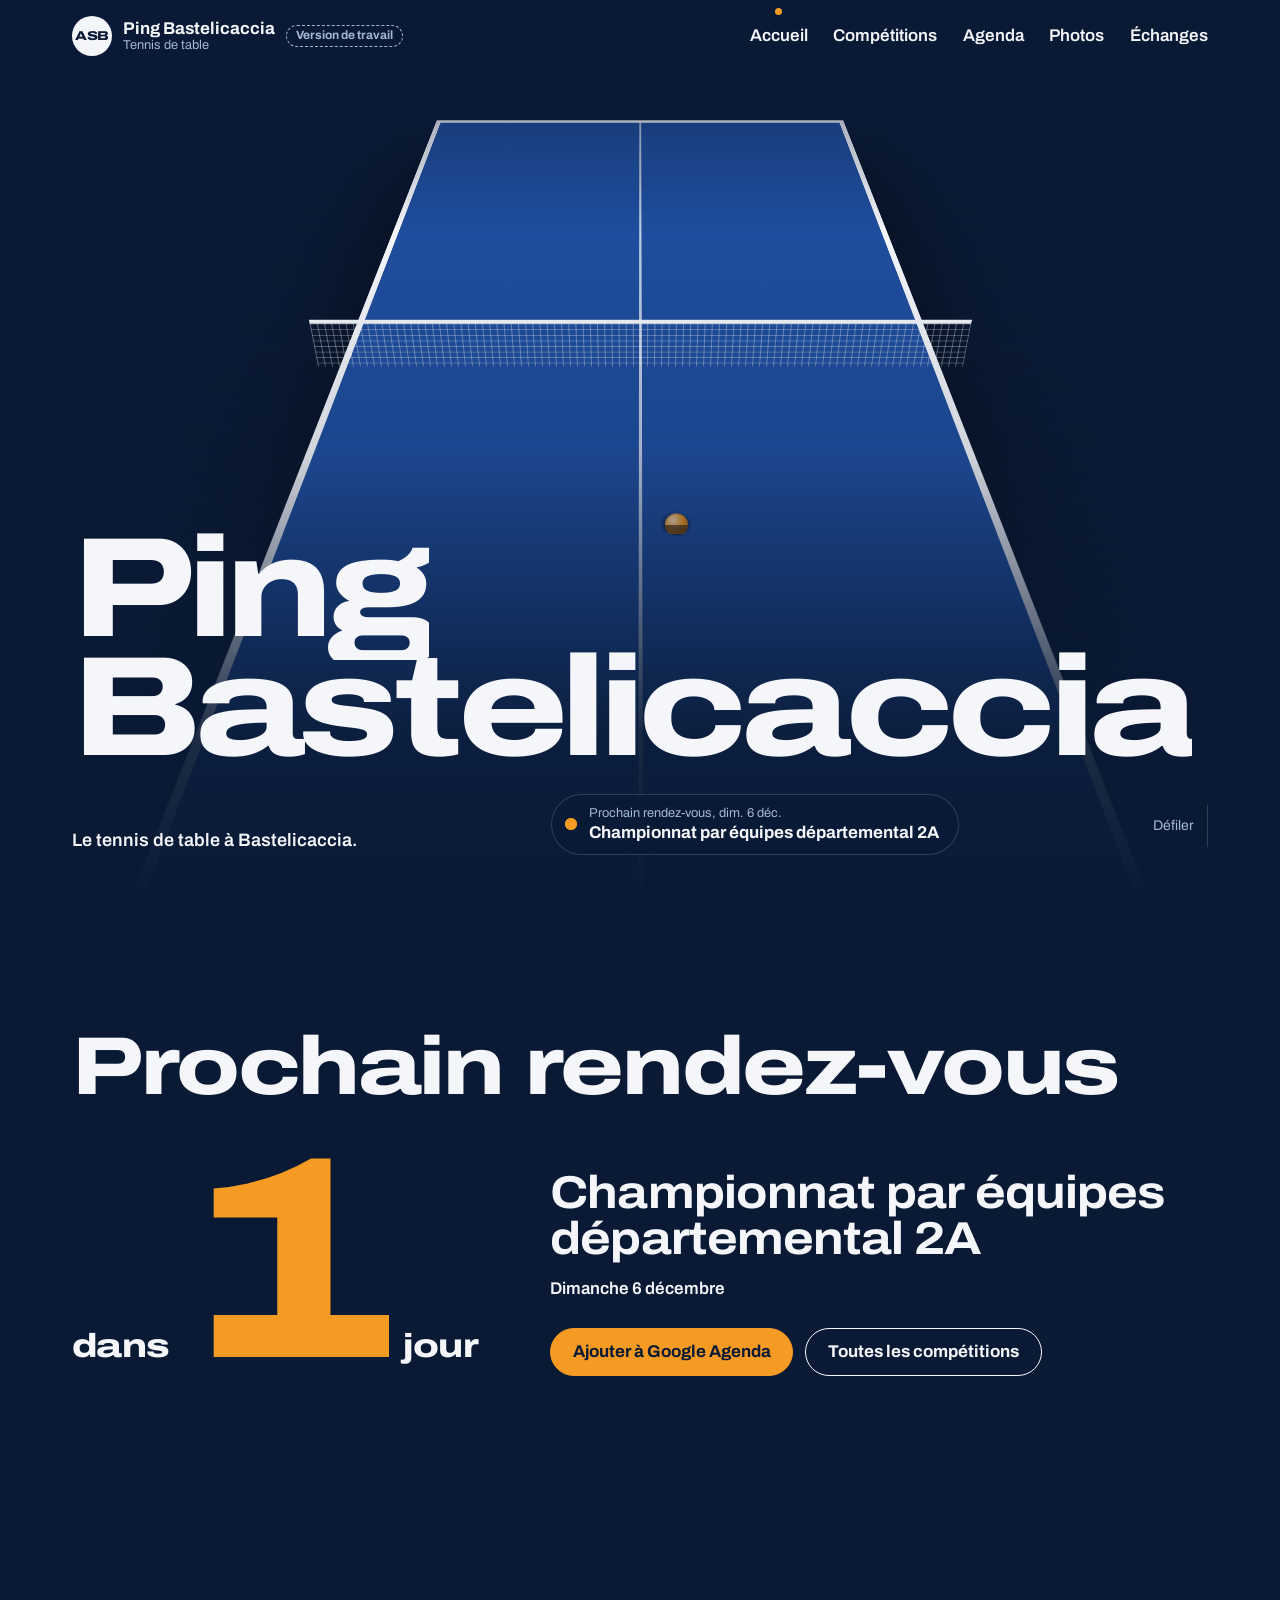
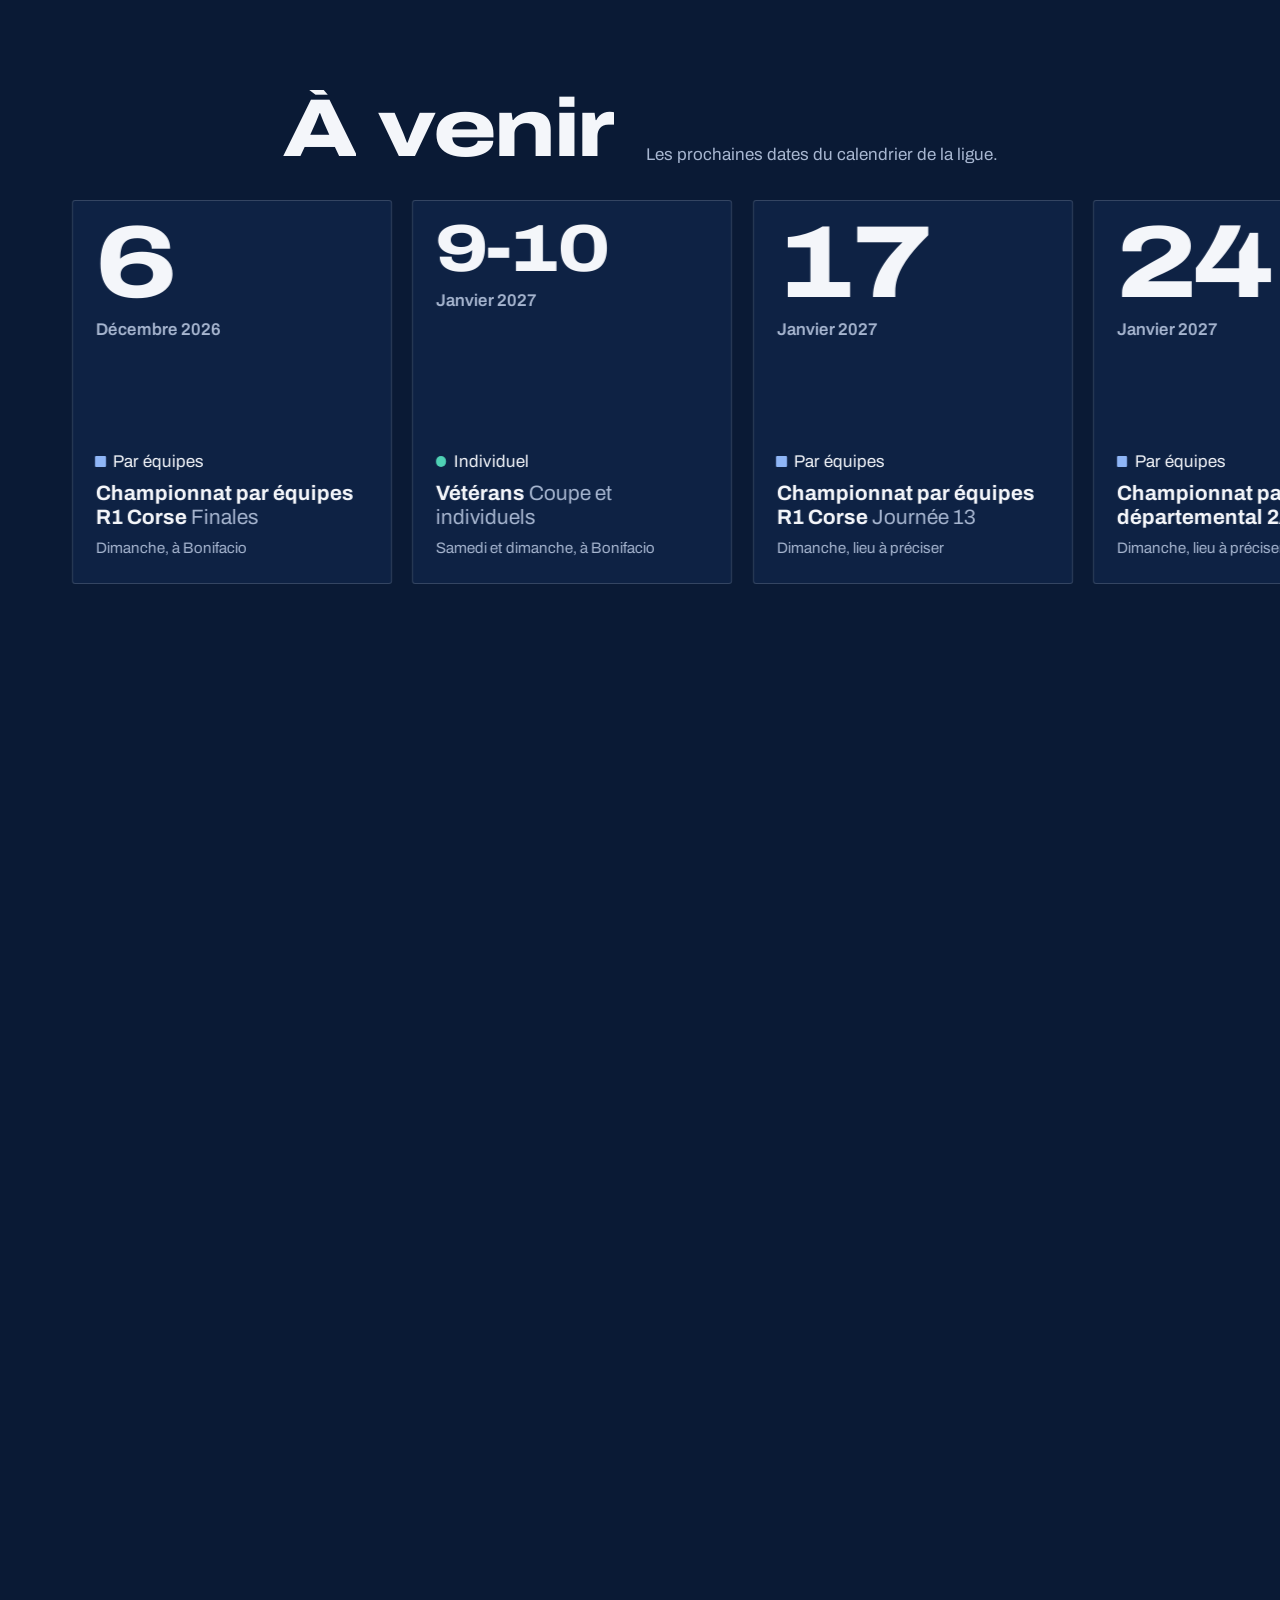
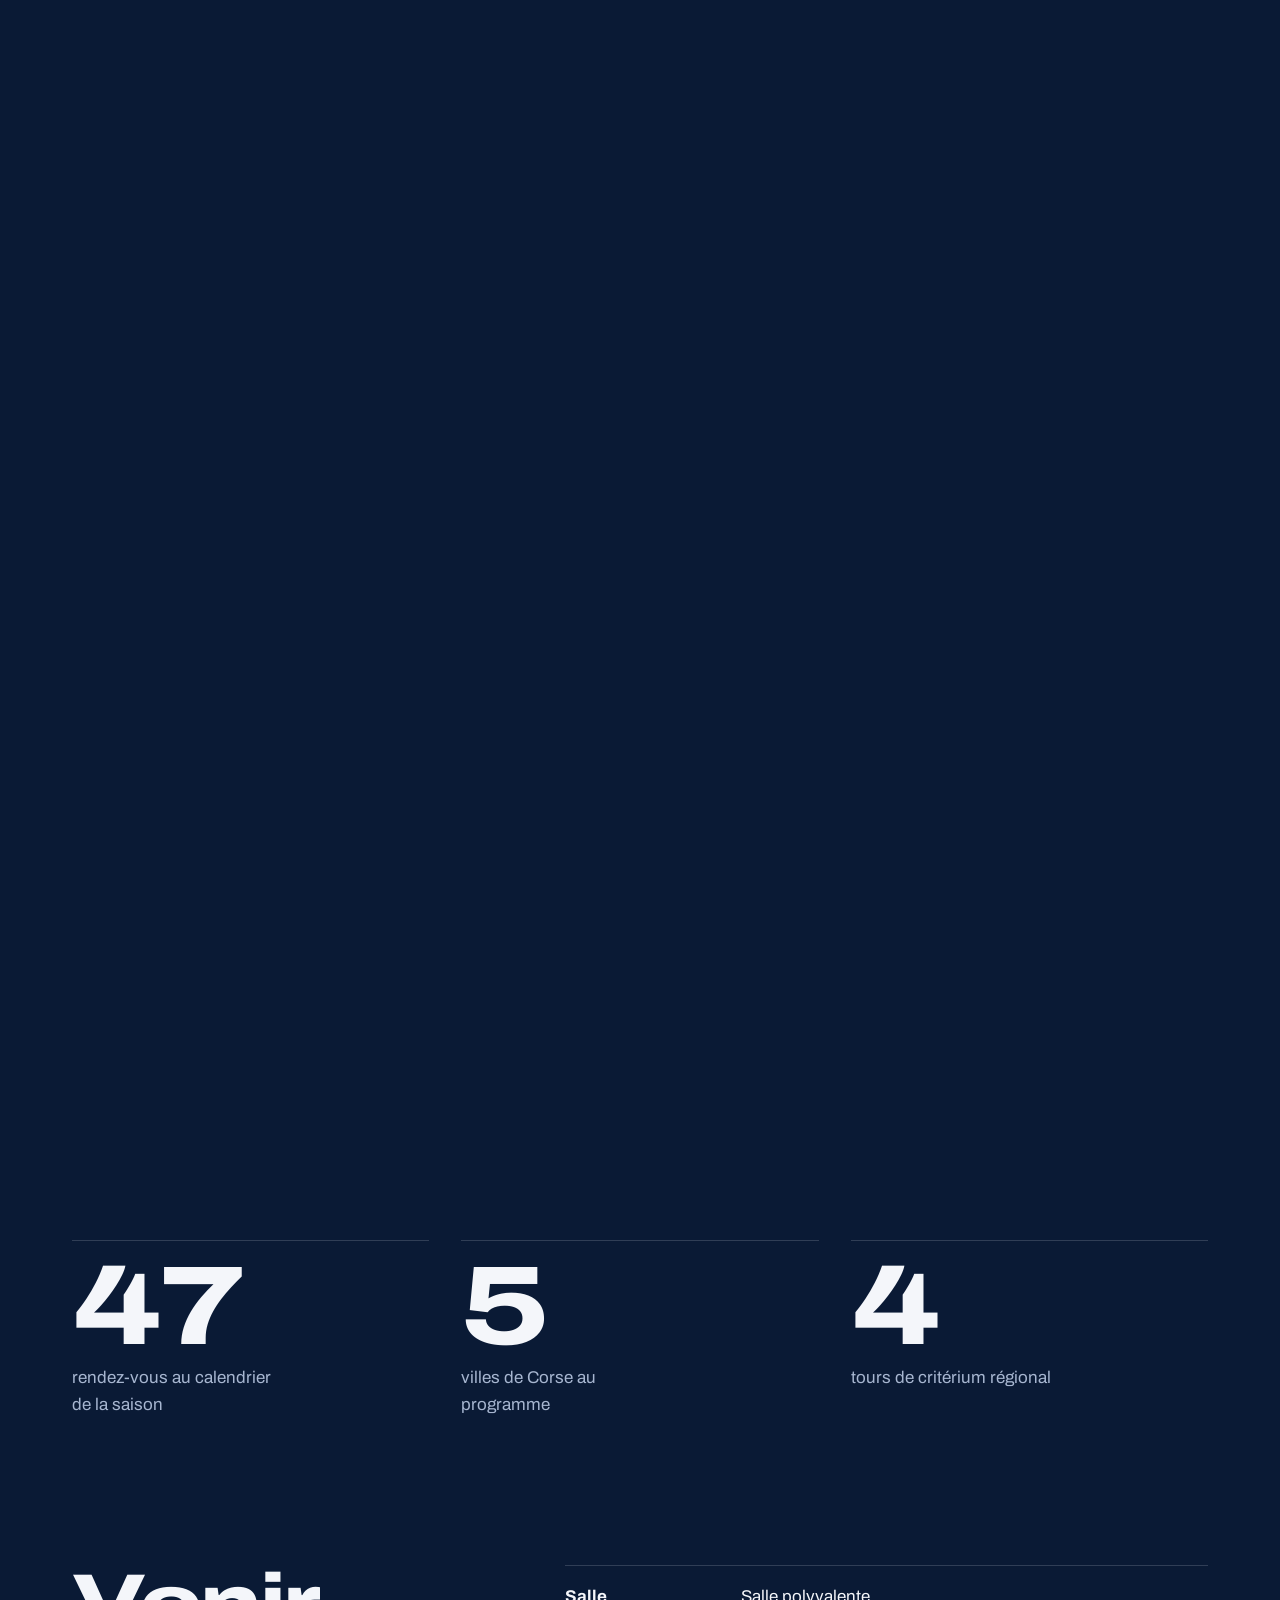
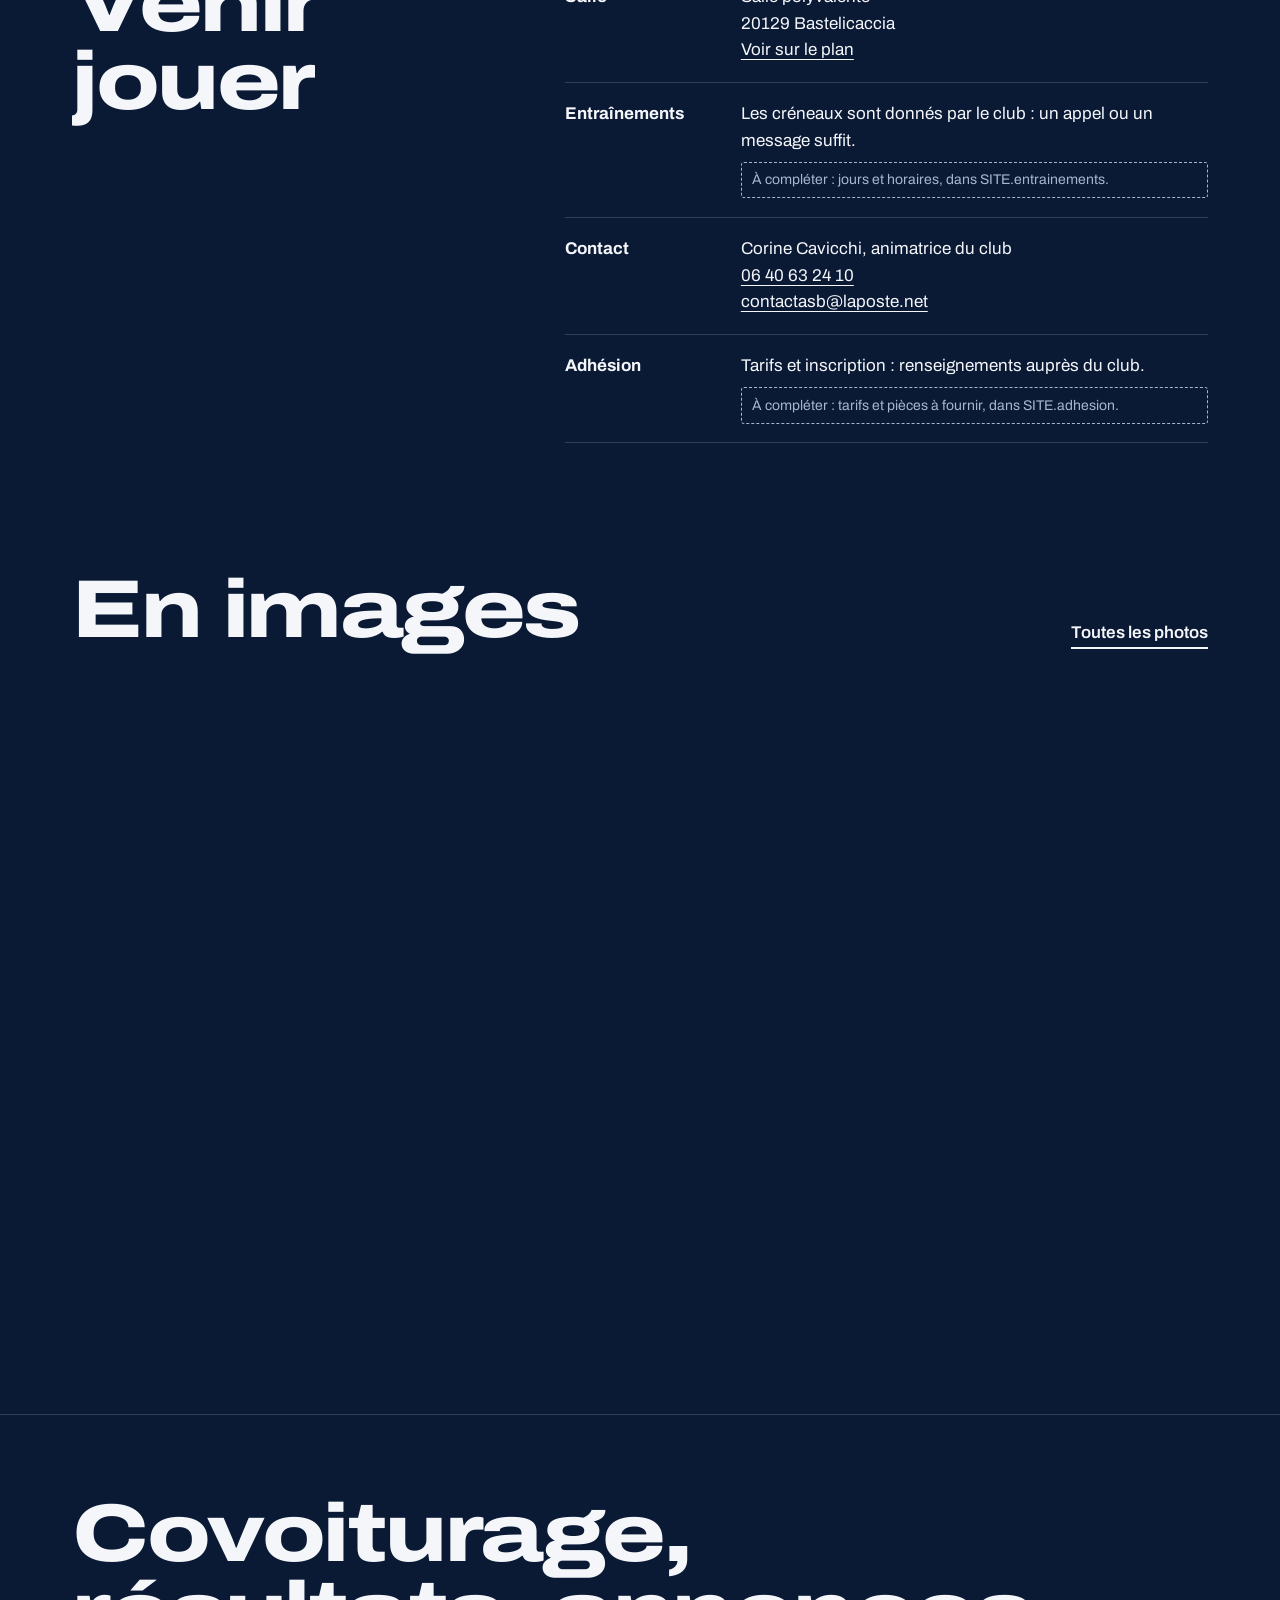
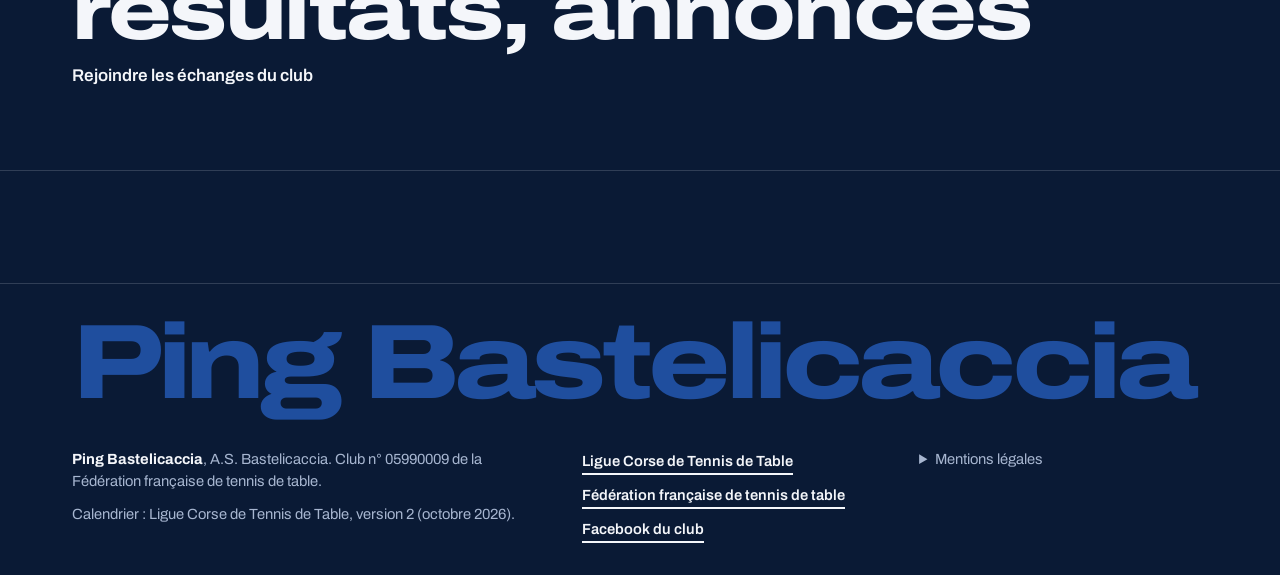
==== commit c9338894: "Remove outdated photo from gallery list" ====
--- a/index.html
+++ b/index.html
@@ -675,7 +675,7 @@
 /* Une photo par ligne. Dépose le fichier dans img/galerie/ puis ajoute sa ligne ici.
    Tant que la liste est vide, des rectangles « Placeholder » prennent leur place. */
 const PHOTOS = [
-  { src: "img/galerie/WhatsApp%20Image%202026-11-14%20at%2009.37.00.jpeg", legende: "Photo du club" },
+  { src: "img/galerie/image1.jpeg", legende: "Photo du club" },
   { src: "img/galerie/WhatsApp%20Image%202026-11-14%20at%2009.37.001.jpeg", legende: "Photo du club" },
   { src: "img/galerie/WhatsApp%20Image%202026-11-14%20at%2009.37.19.jpeg", legende: "Photo du club" },
   { src: "img/galerie/WhatsApp%20Image%202026-11-15%20at%2018.17.282.jpeg", legende: "Photo du club" },
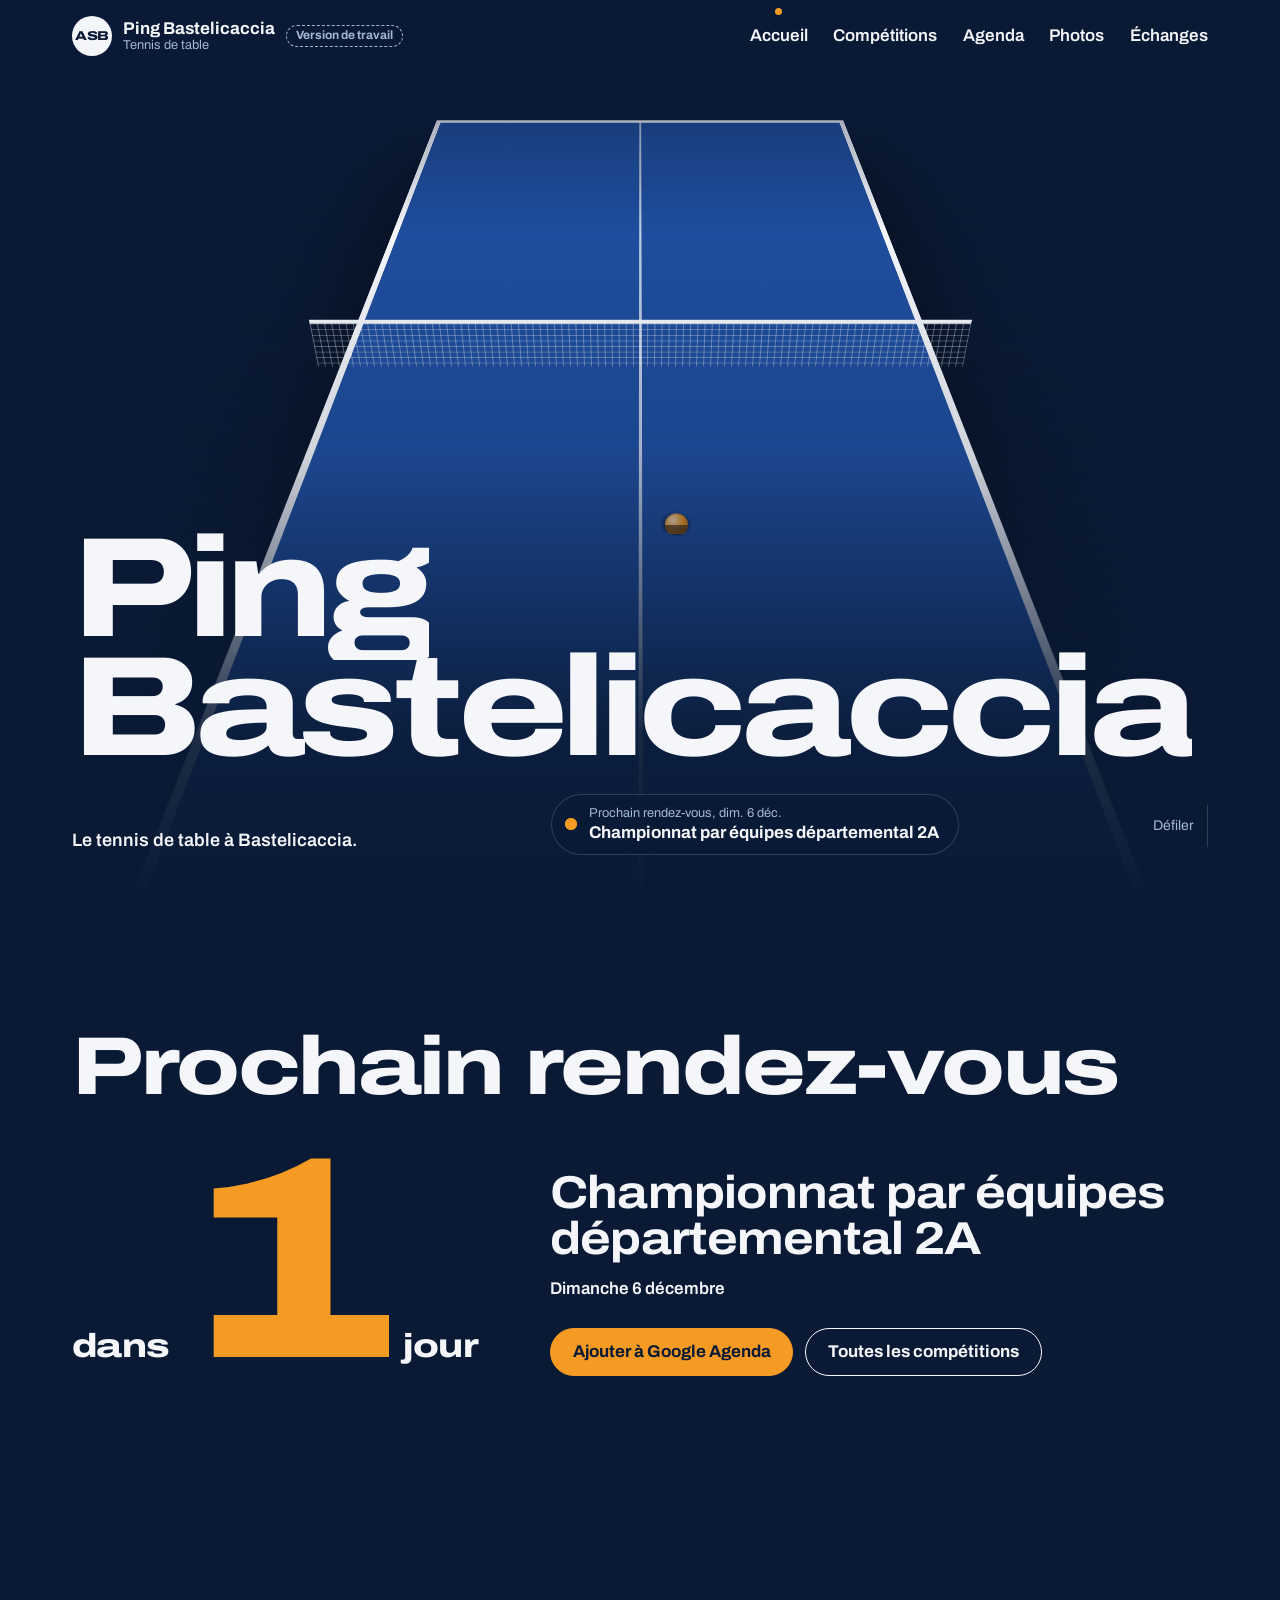
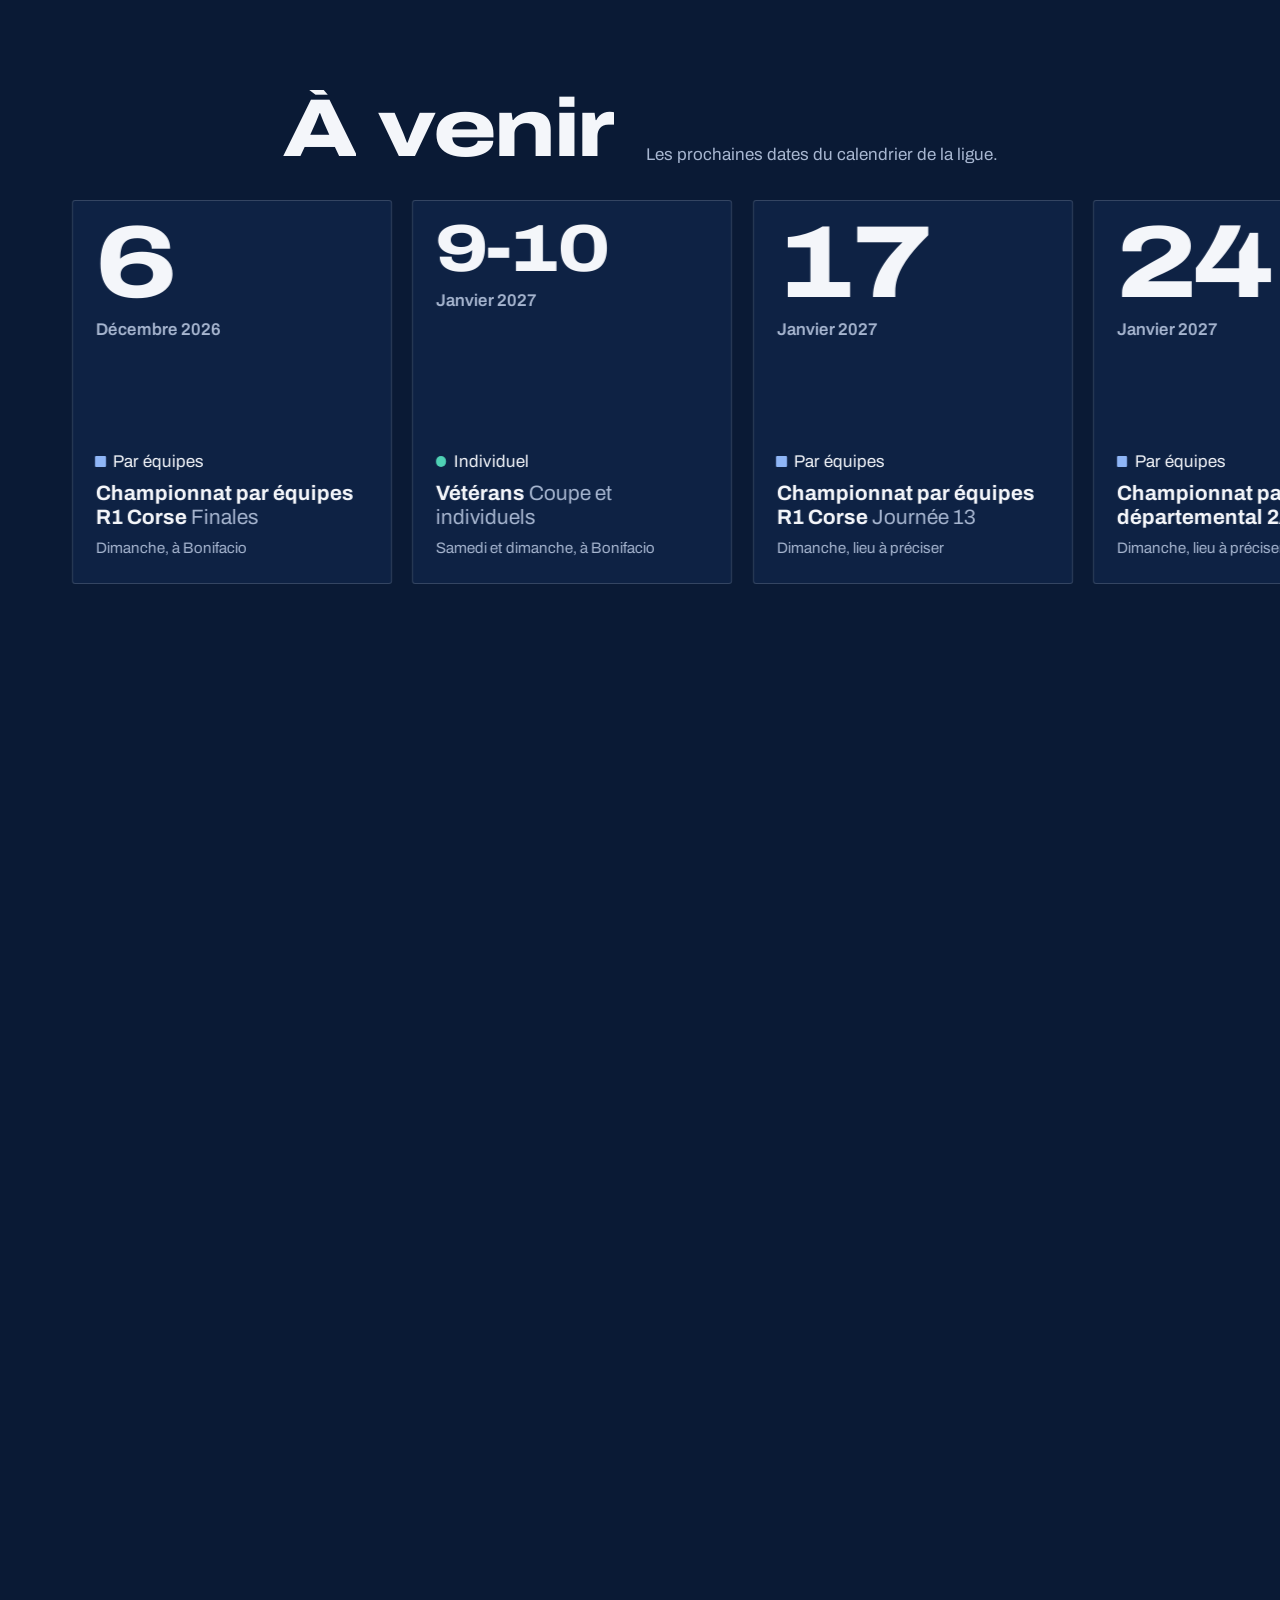
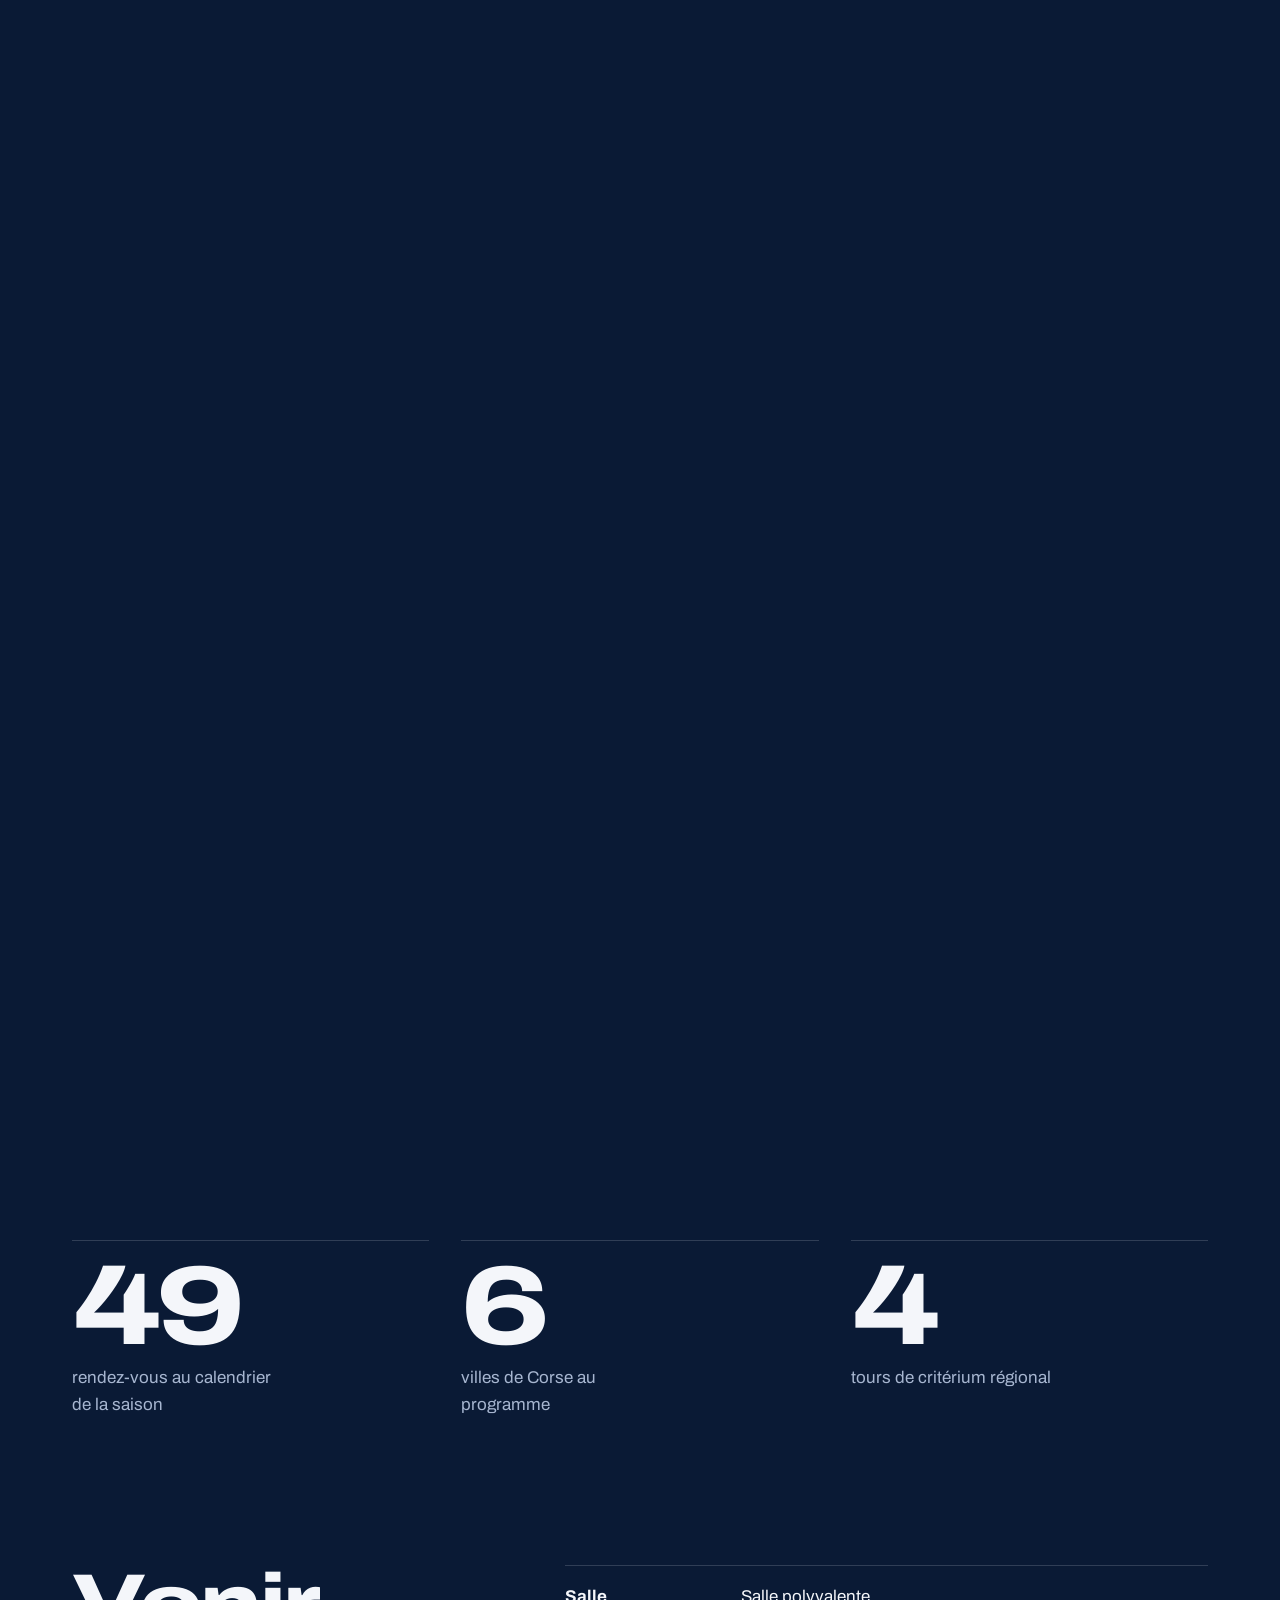
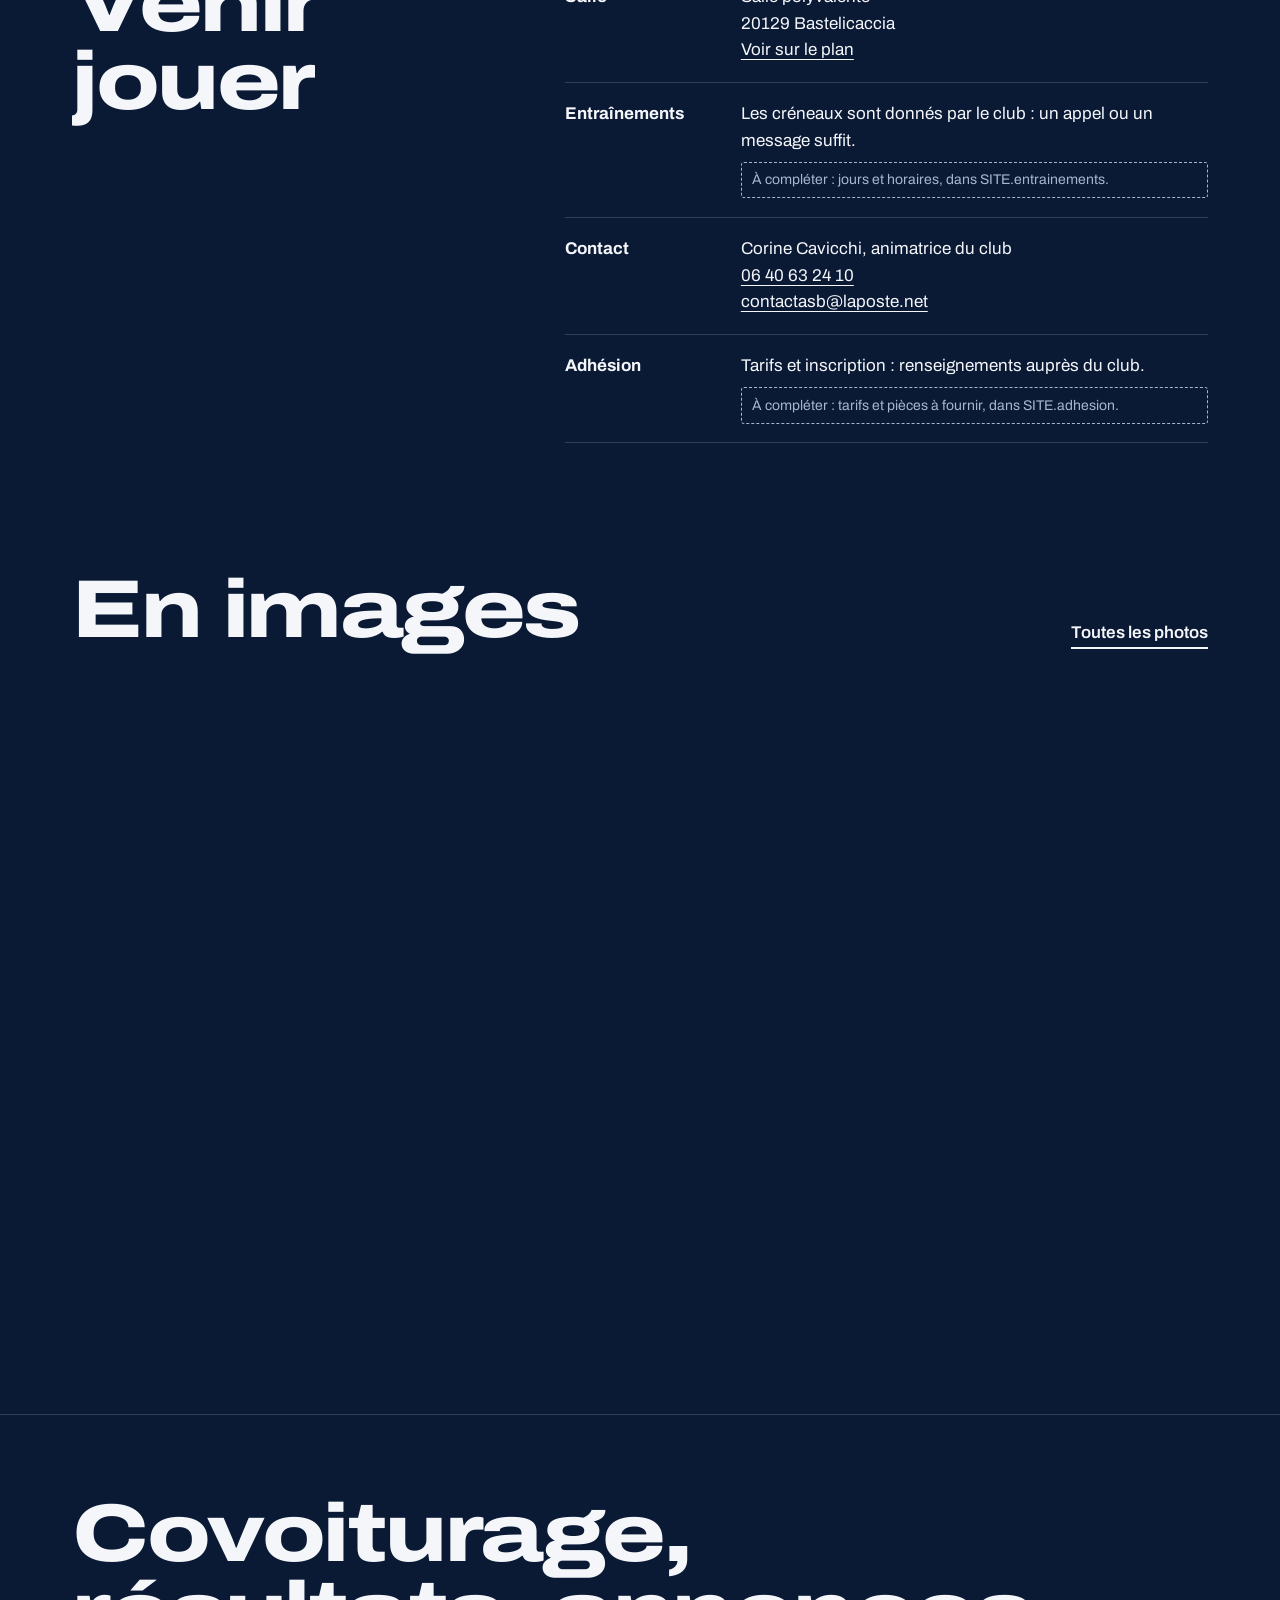
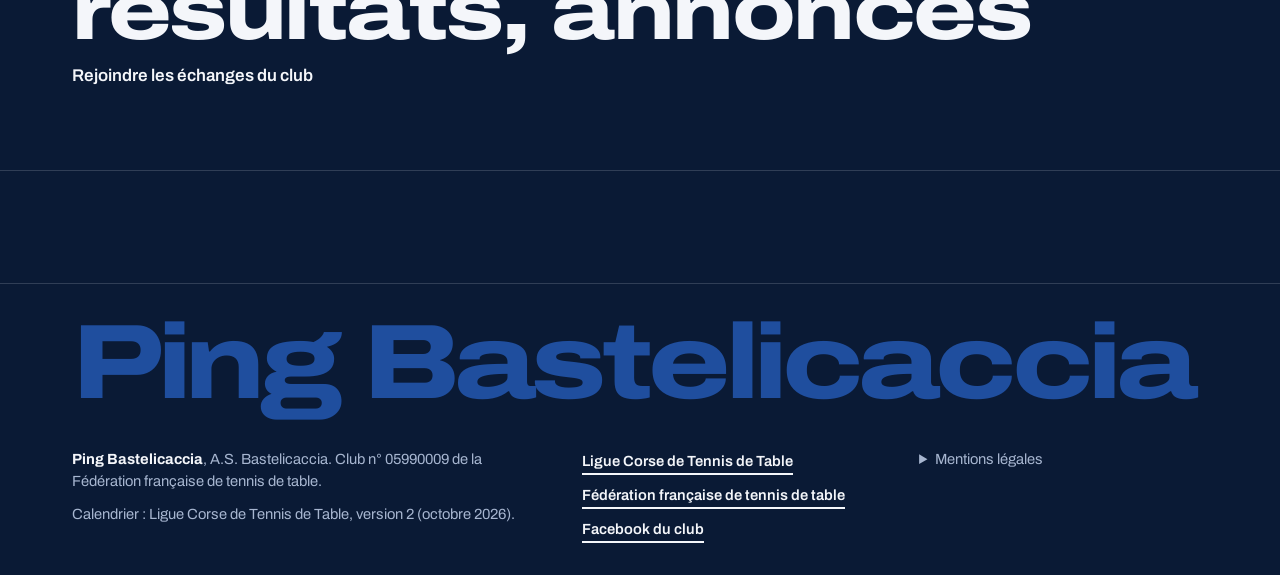
==== commit 2cff195b: "Add files via upload" ====
--- a/index.html
+++ b/index.html
@@ -675,10 +675,10 @@
 /* Une photo par ligne. Dépose le fichier dans img/galerie/ puis ajoute sa ligne ici.
    Tant que la liste est vide, des rectangles « Placeholder » prennent leur place. */
 const PHOTOS = [
-  { src: "img/galerie/image1.jpeg", legende: "Photo du club" },
-  { src: "img/galerie/WhatsApp%20Image%202026-11-14%20at%2009.37.001.jpeg", legende: "Photo du club" },
-  { src: "img/galerie/WhatsApp%20Image%202026-11-14%20at%2009.37.19.jpeg", legende: "Photo du club" },
-  { src: "img/galerie/WhatsApp%20Image%202026-11-15%20at%2018.17.282.jpeg", legende: "Photo du club" },
+  { src: "img/galerie/image_1.jpeg", legende: "Photo du club" },
+  { src: "img/galerie/image_2.jpeg", legende: "Photo du club" },
+  { src: "img/galerie/image_3.jpeg", legende: "Photo du club" },
+  { src: "img/galerie/image_4.jpeg", legende: "Photo du club" },
 ];
 
 /* =====================================================================
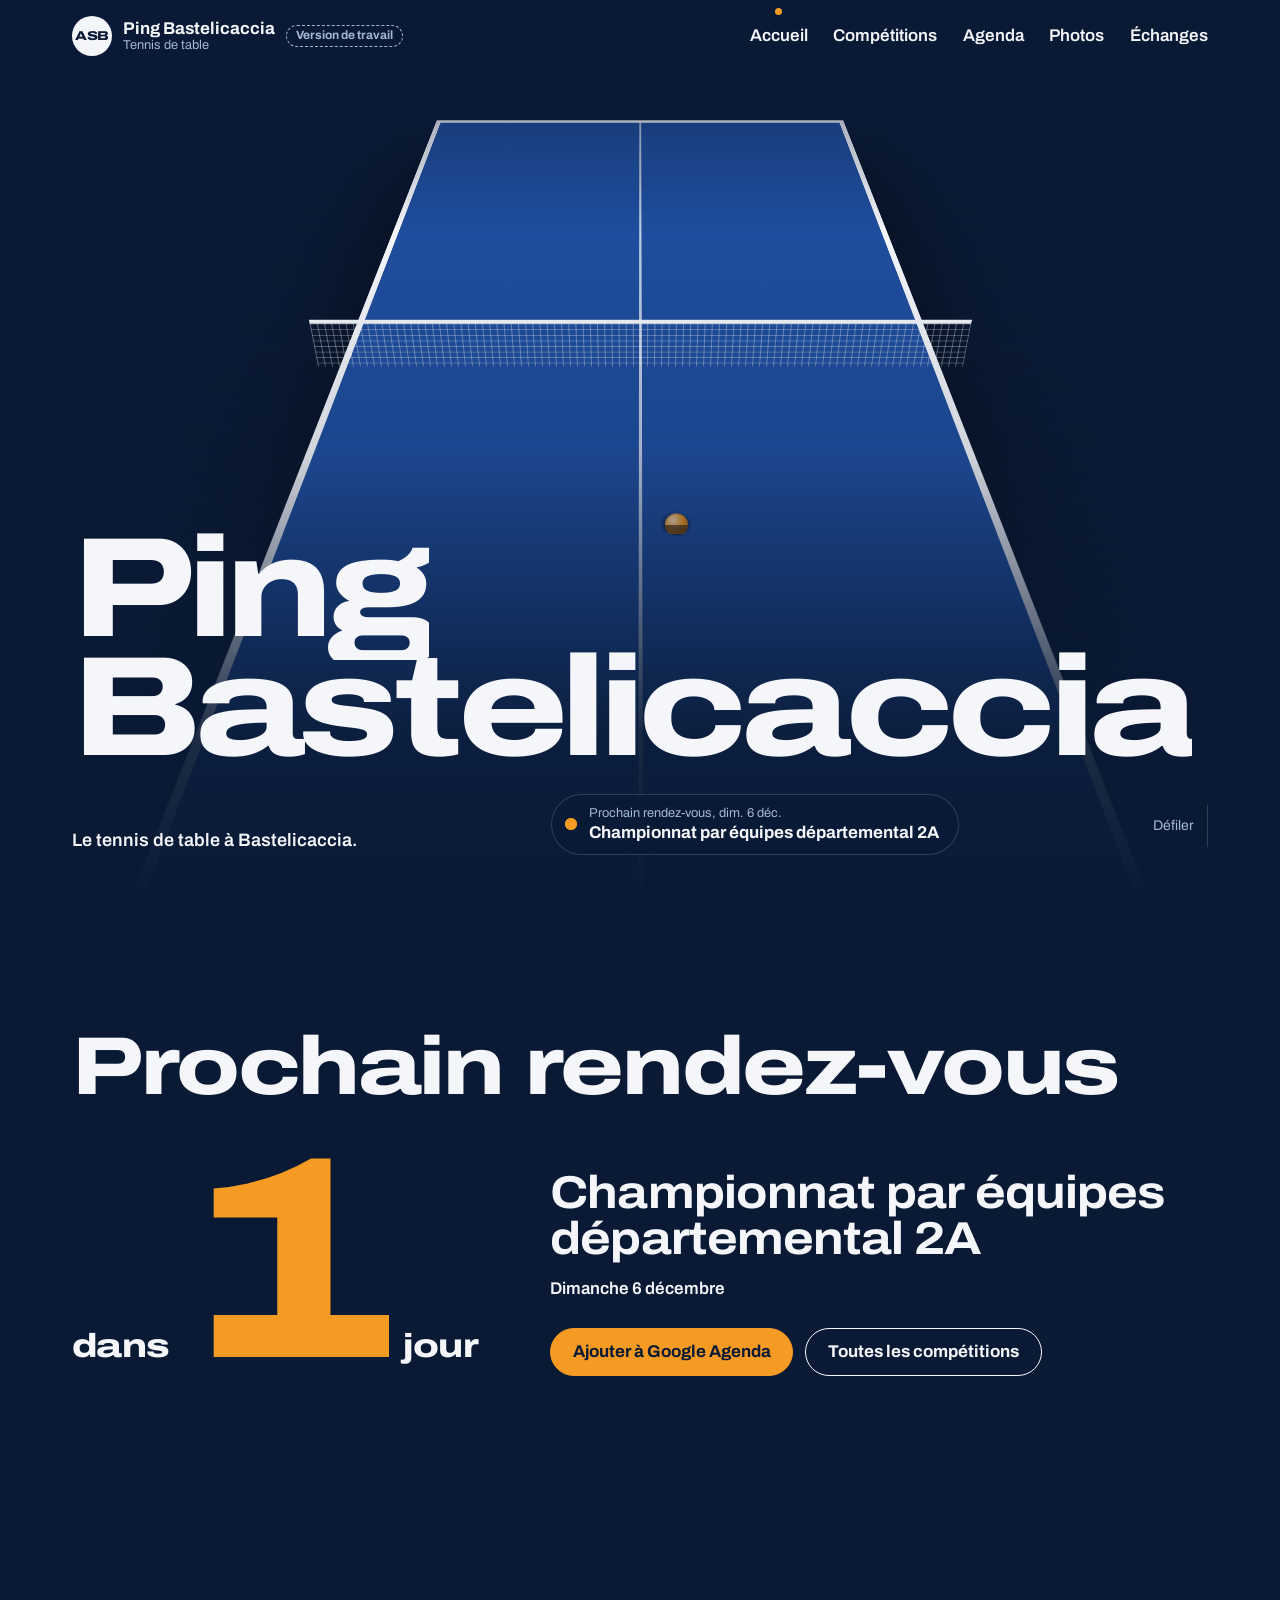
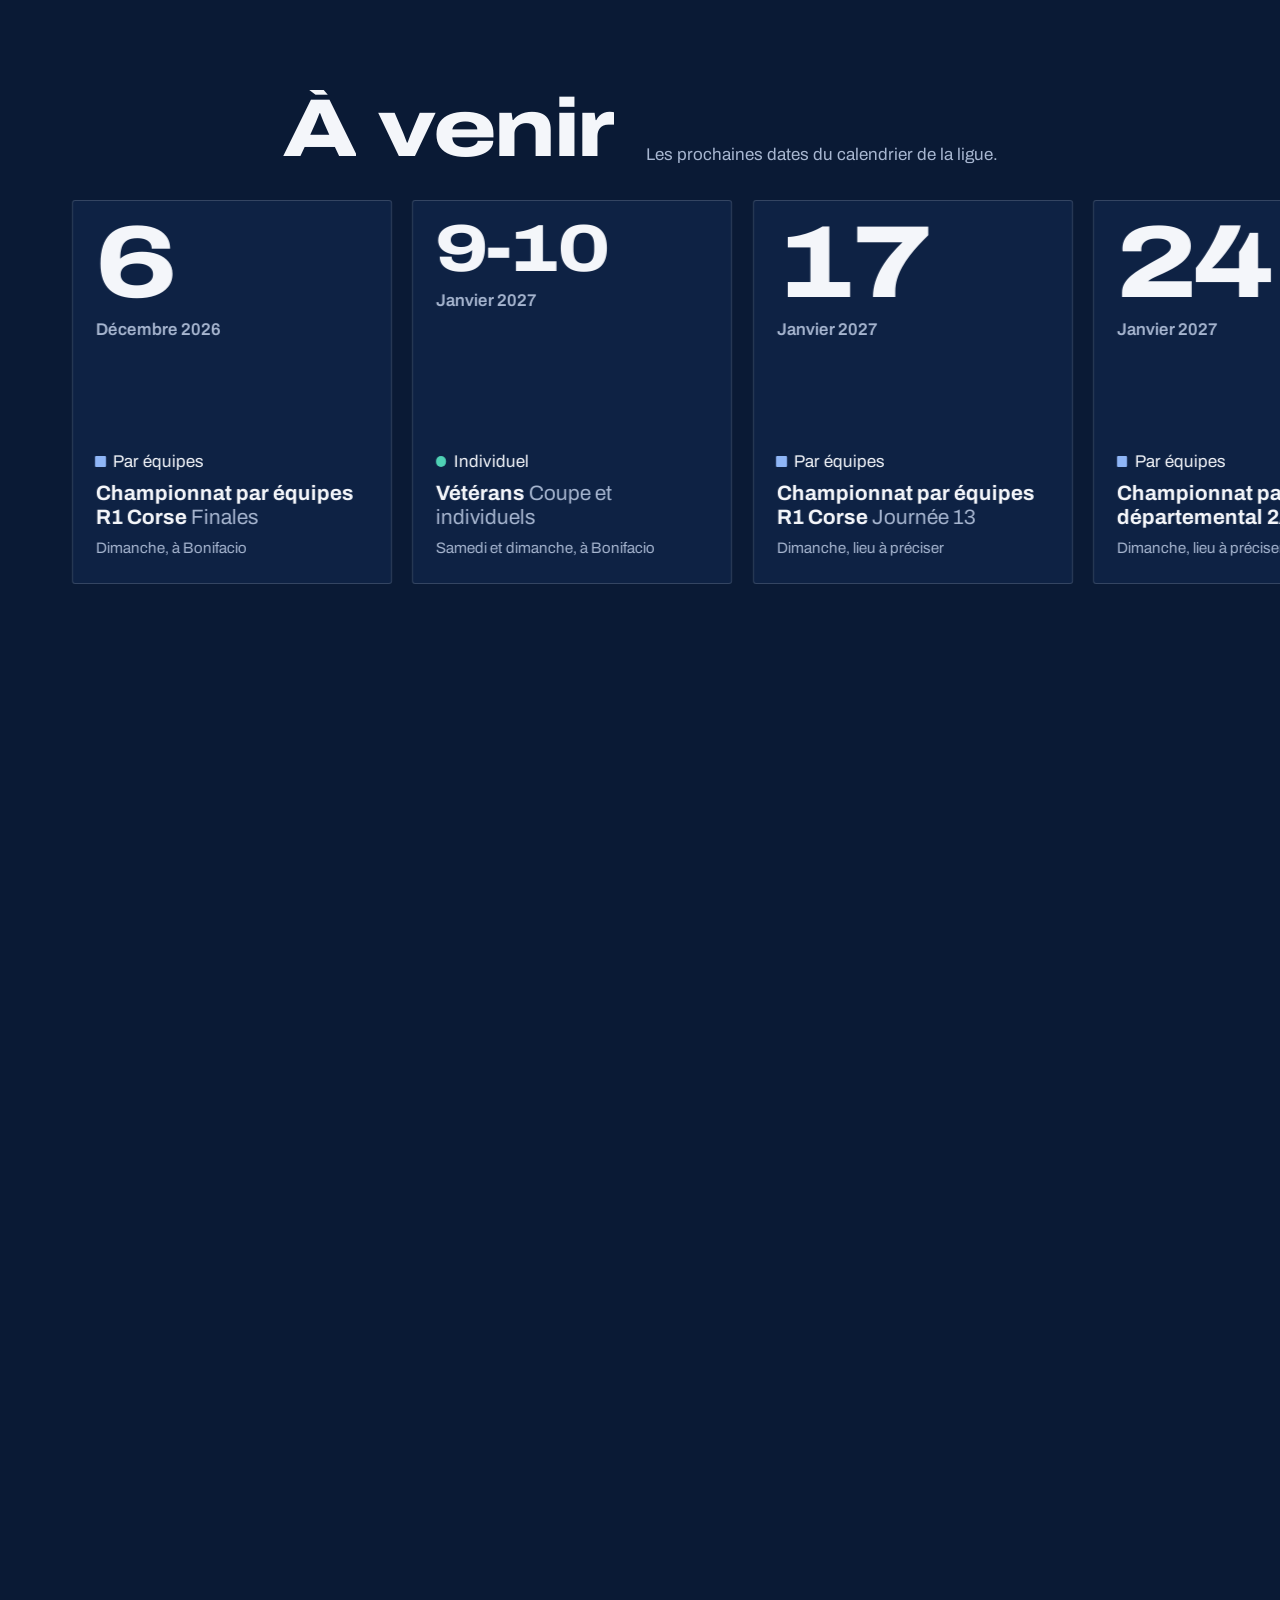
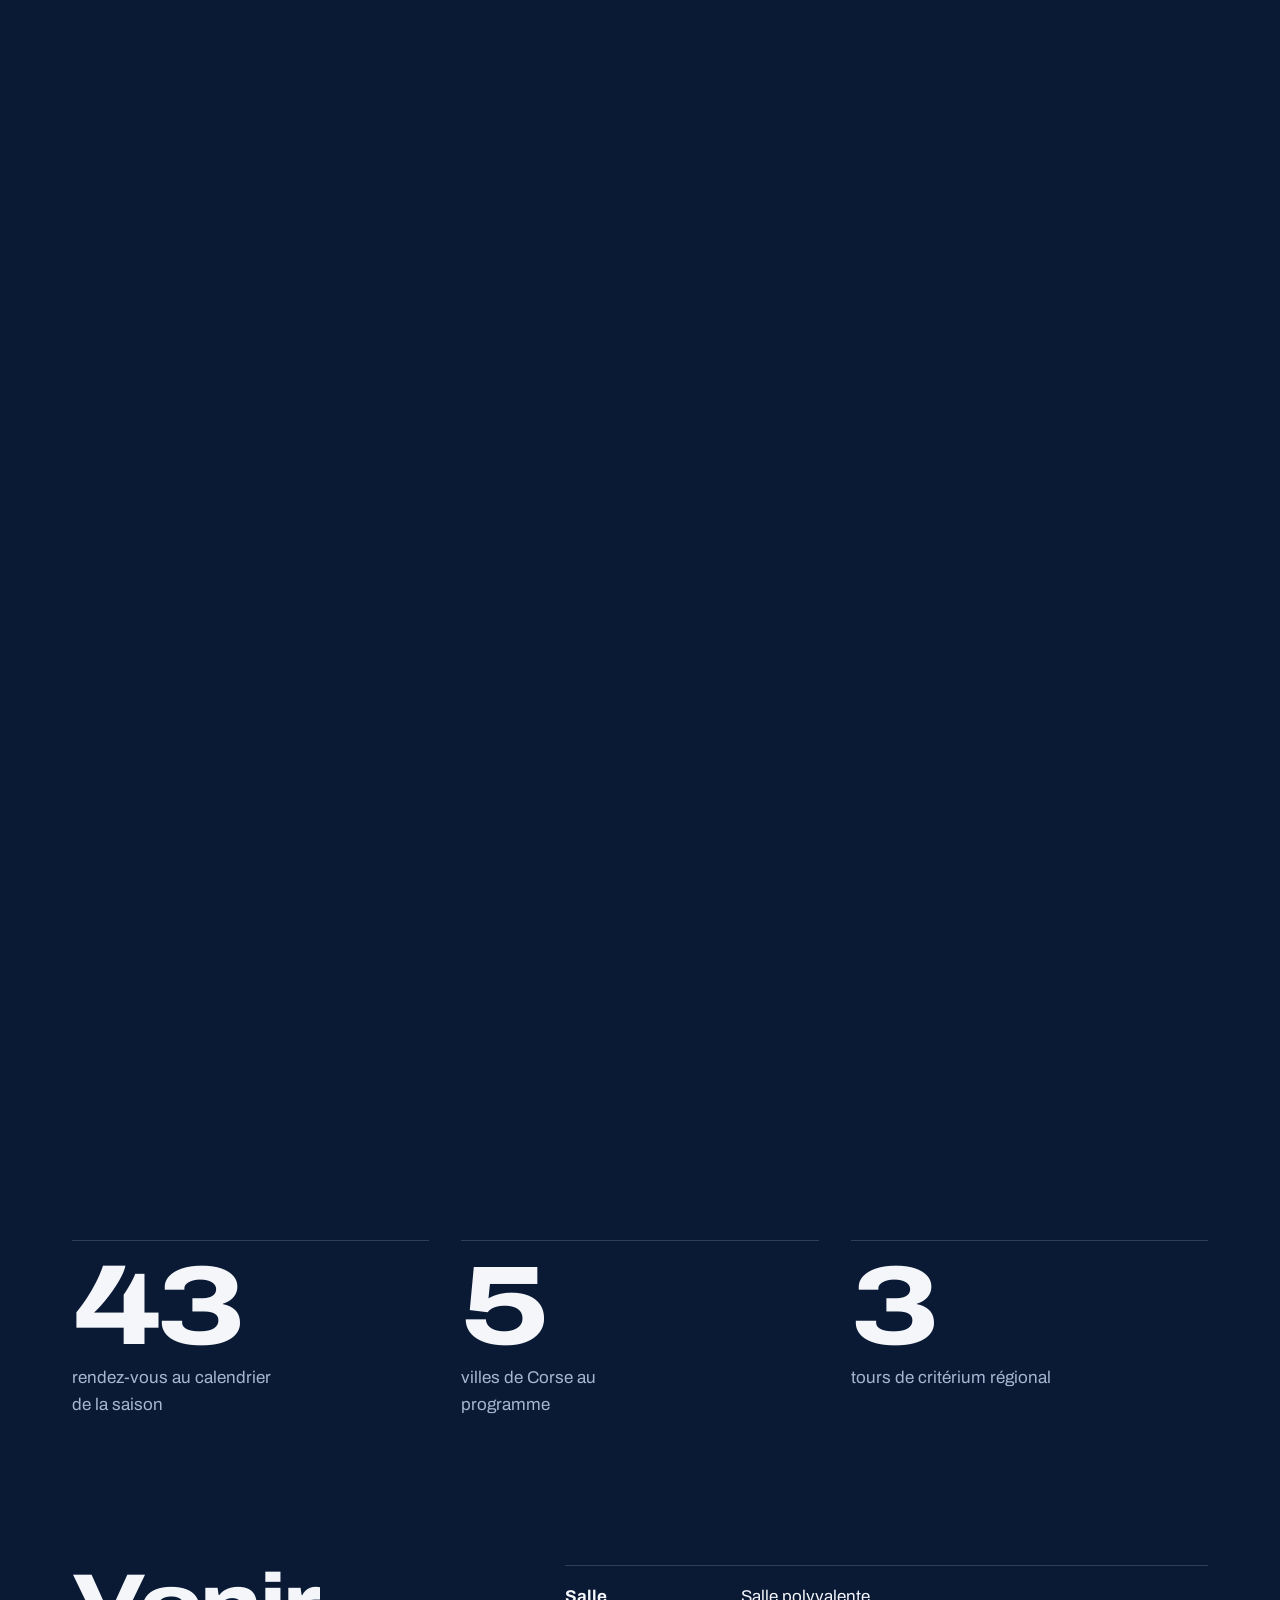
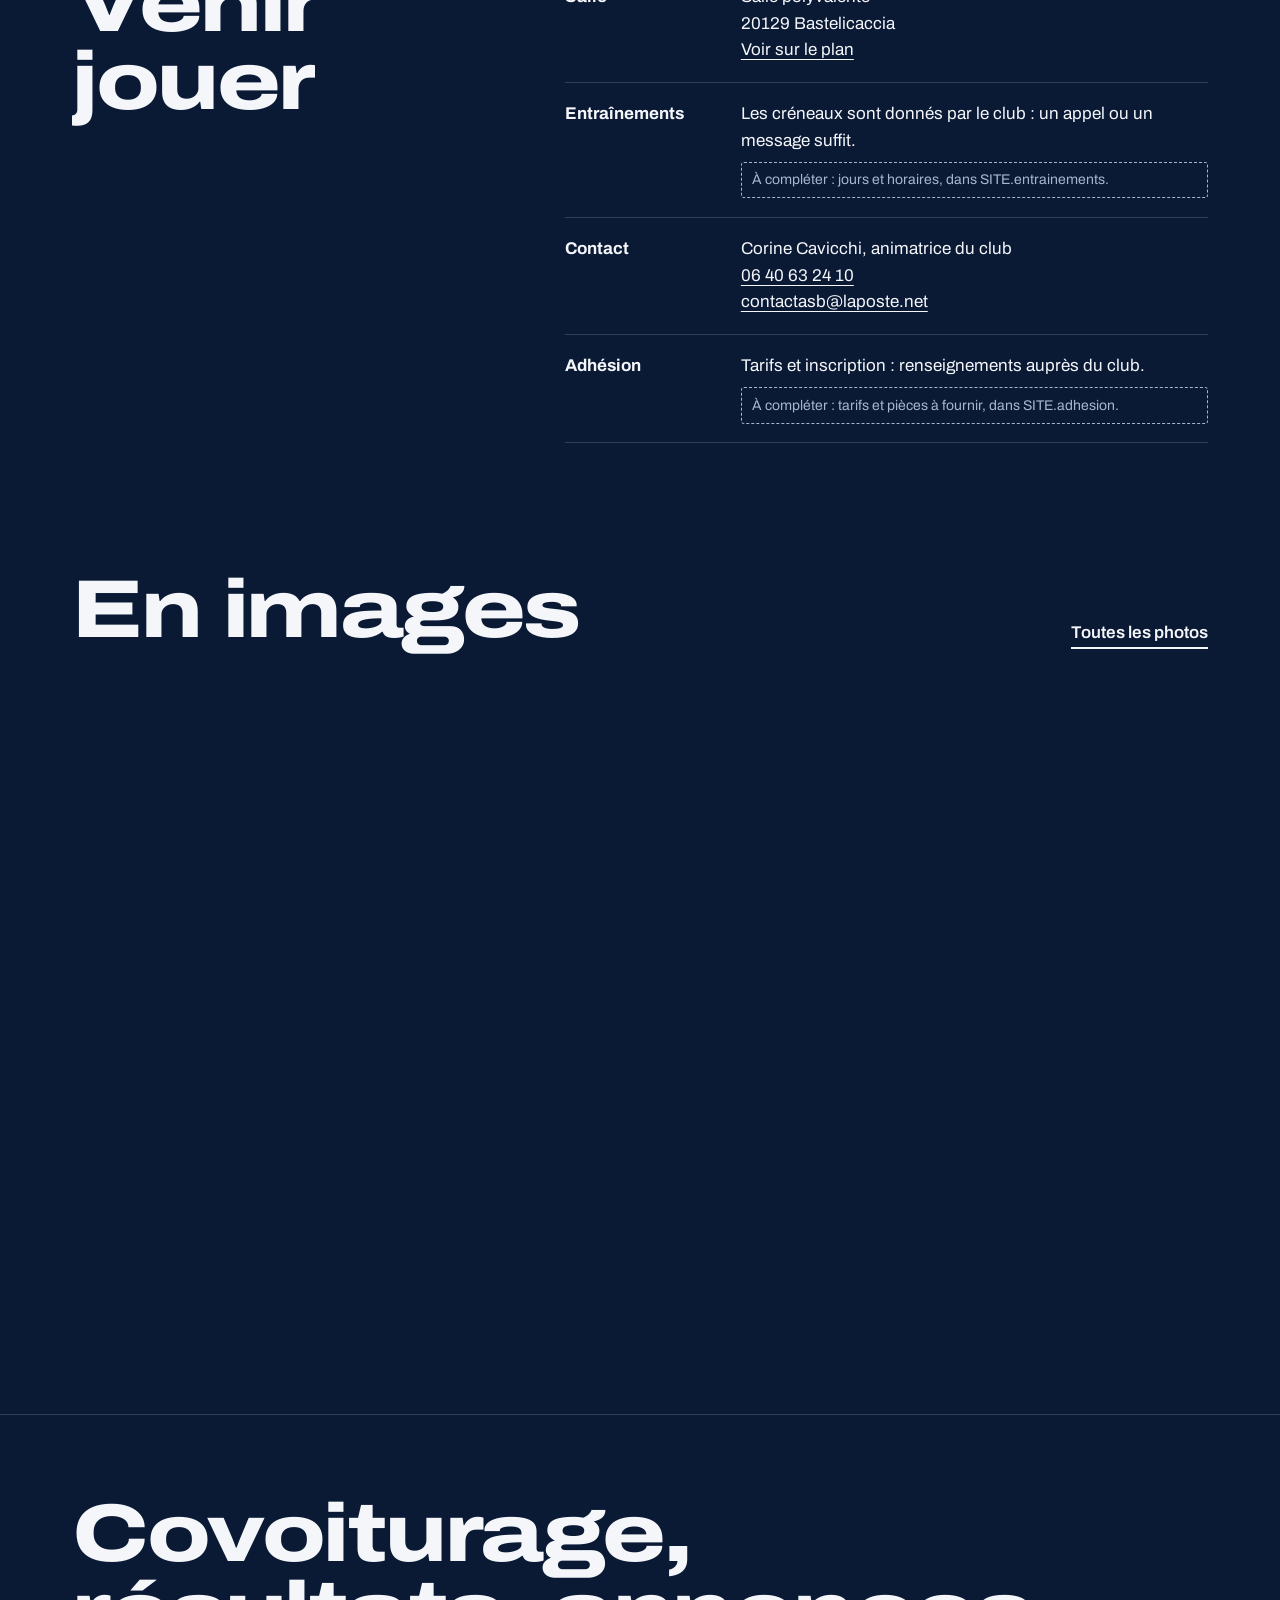
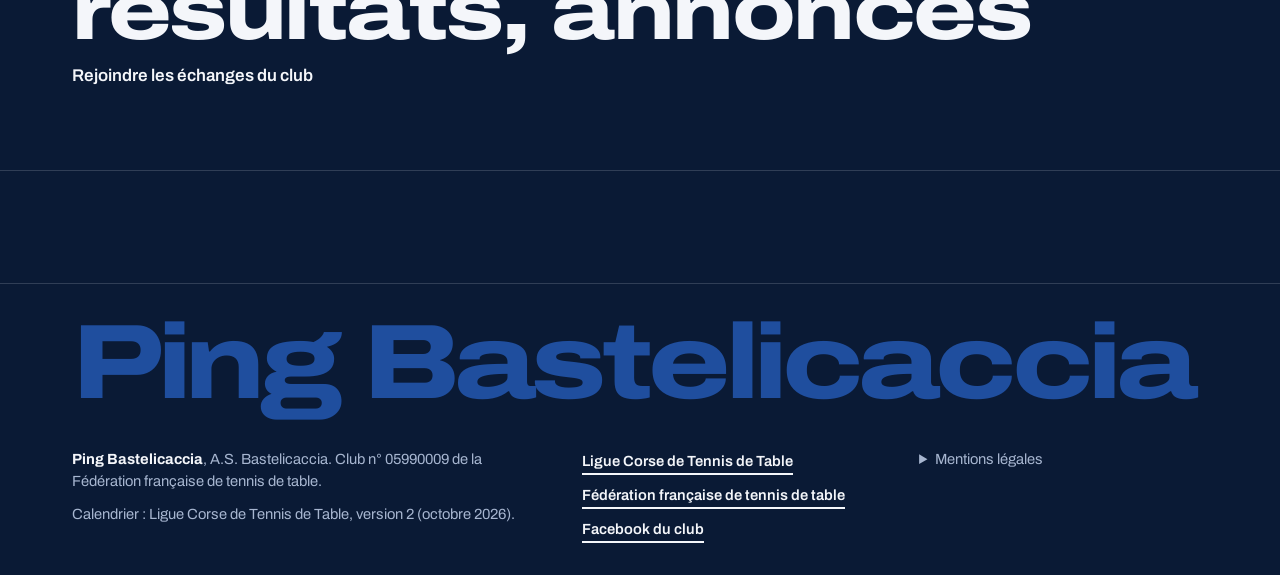
==== commit c51a488c: "Fix HTML button rendering in index.html" ====
--- a/index.html
+++ b/index.html
@@ -843,7 +843,7 @@
 
   /* ---------- Photos ---------- */
   const tuile = (p, i) => p
-    ? `<button class="ph" type="button" data-i="${i}" data-r="clip" style="--i:${i % 6}" aria-label="Agrandir : ${esc(p.legende || "photo")}"><img src="${esc(p.src)}" alt="" loading="lazy"></button>`
+    ? `<button class="ph" type="button" data-i="${i}" data-r="clip" style="--i:${i % 6}" aria-label="Agrandir : ${esc(p.legende || "photo")}"><img src="${esc(p.src)}" alt=""></button>`
     : `<div class="ph" data-r="clip" style="--i:${i % 6}" role="img" aria-label="Emplacement de photo"><span>Placeholder</span></div>`;
   function grille(conteneur, photos, nbVides) {
     const cases = photos.length ? photos : Array(nbVides).fill(null);
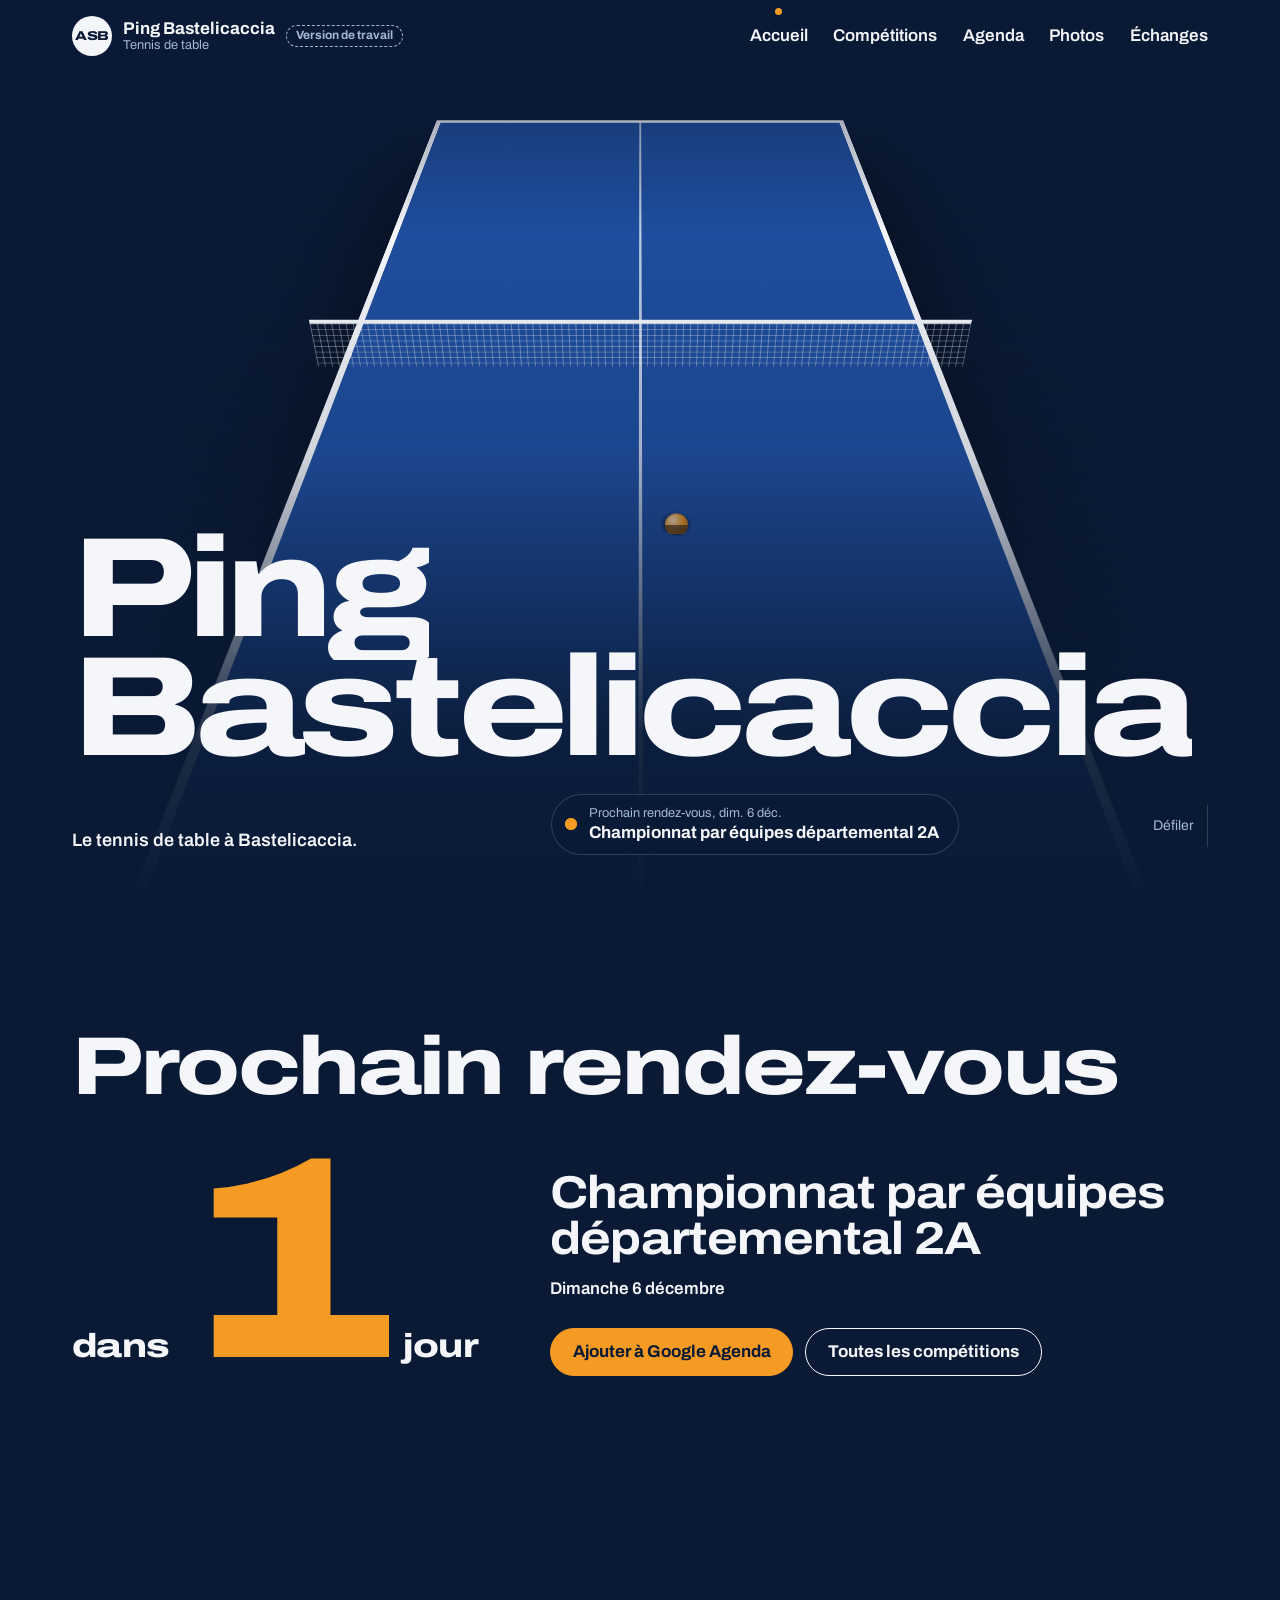
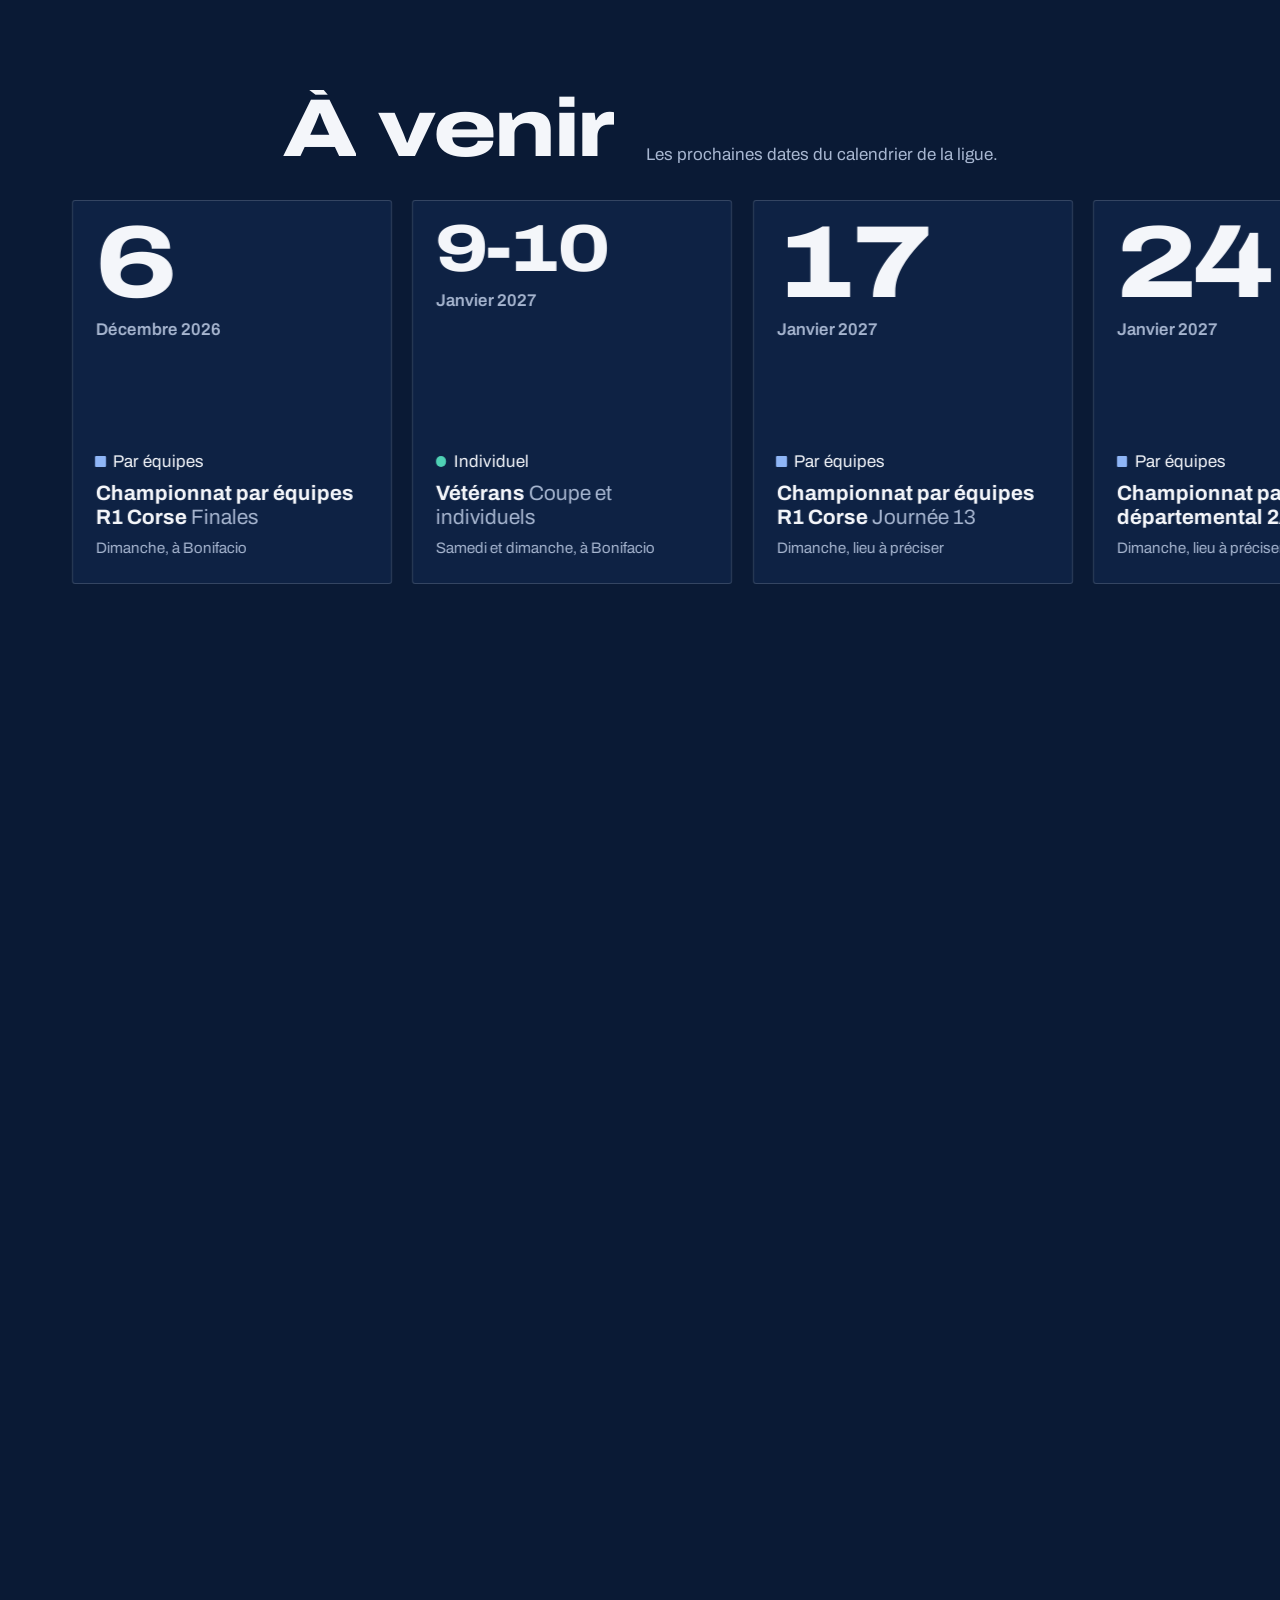
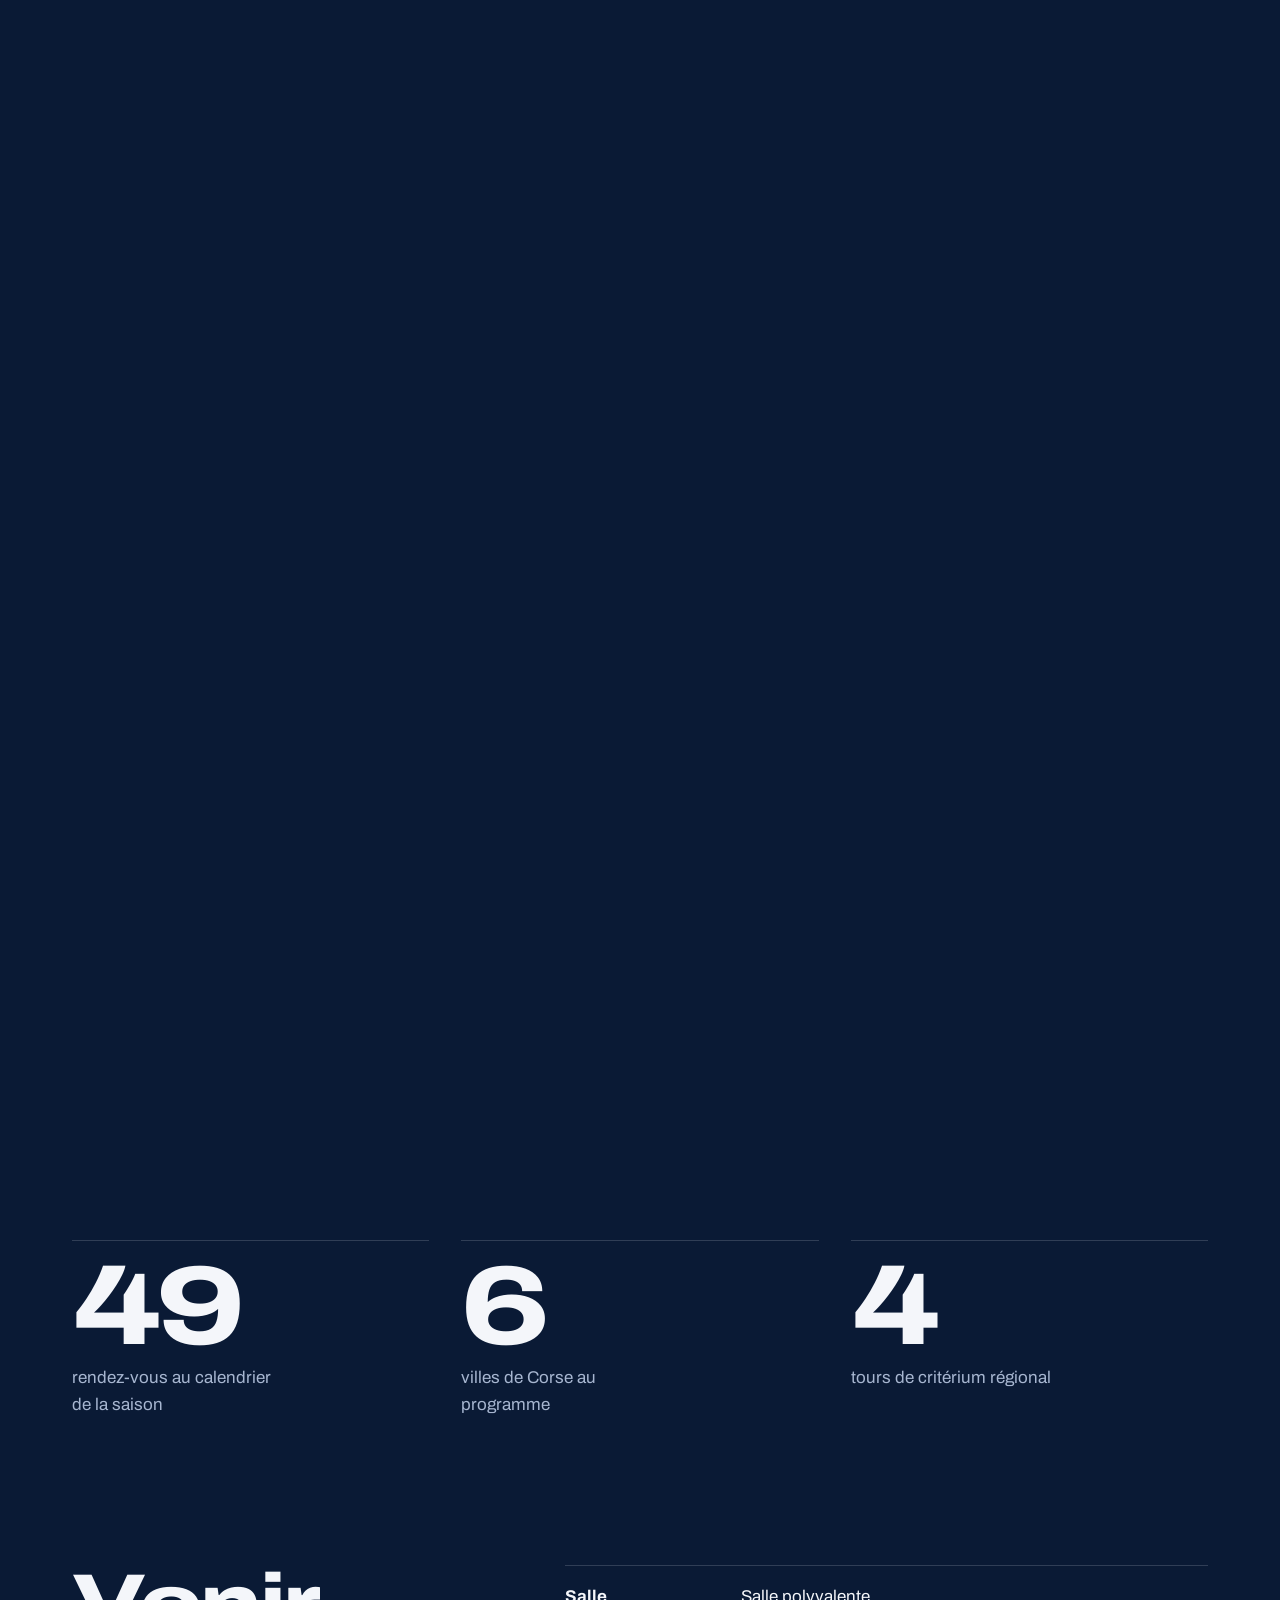
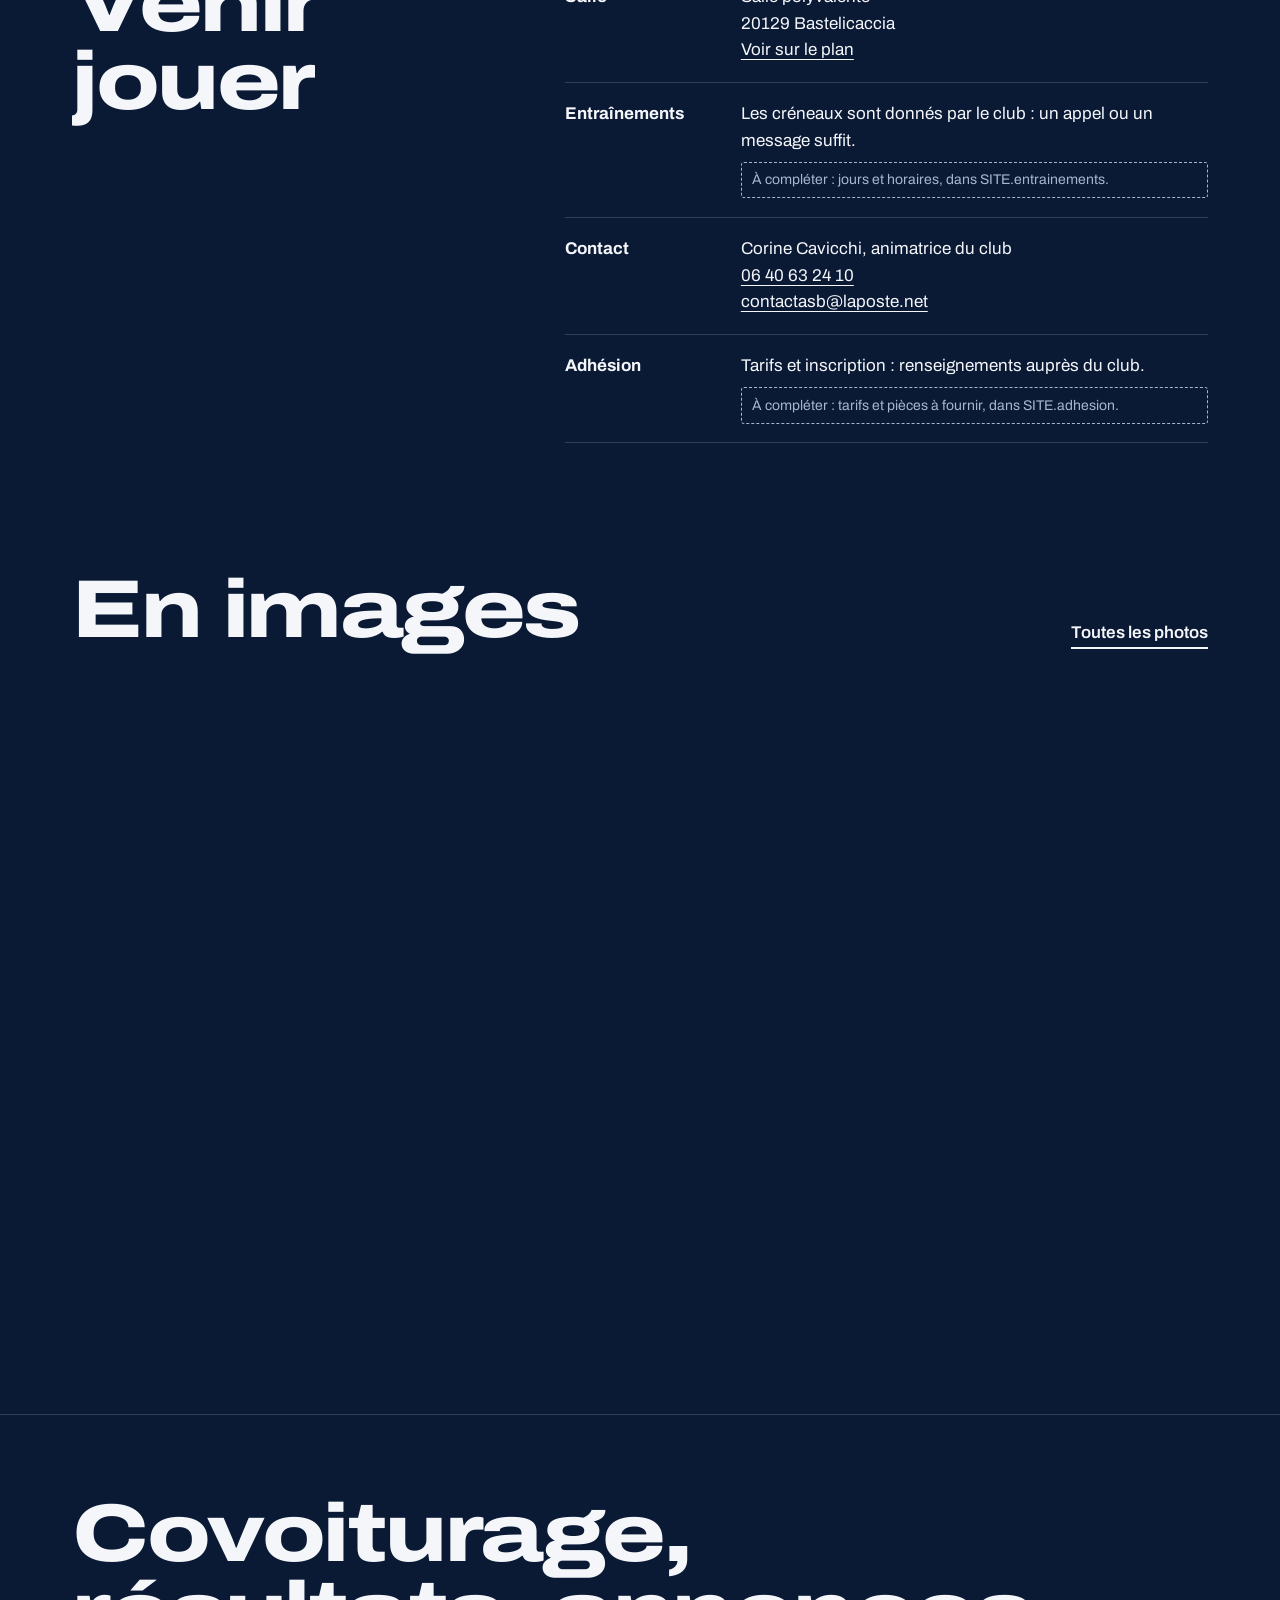
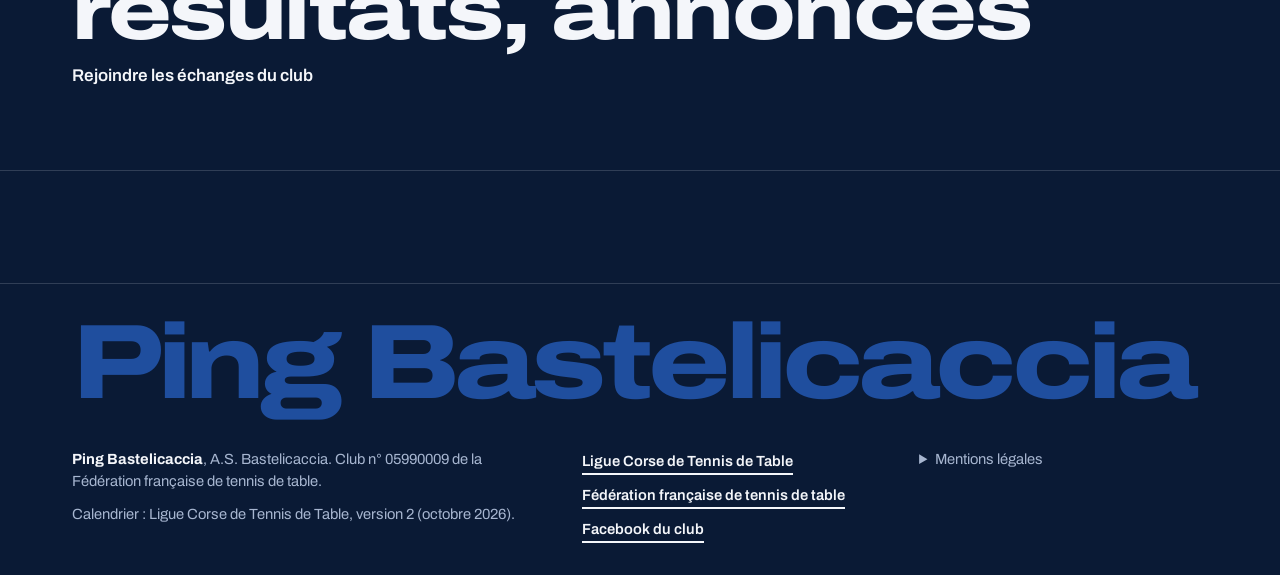
==== commit 446d4034: "Fix button HTML generation in index.html" ====
--- a/index.html
+++ b/index.html
@@ -843,7 +843,7 @@
 
   /* ---------- Photos ---------- */
   const tuile = (p, i) => p
-    ? `<button class="ph" type="button" data-i="${i}" data-r="clip" style="--i:${i % 6}" aria-label="Agrandir : ${esc(p.legende || "photo")}"><img src="${esc(p.src)}" alt=""></button>`
+    ? `<button class="ph" type="button" data-r="clip" style="--i:${i % 6}" aria-label="Agrandir : ${esc(p.legende || "photo")}"><img src="${esc(p.src)}" alt=""></button>`
     : `<div class="ph" data-r="clip" style="--i:${i % 6}" role="img" aria-label="Emplacement de photo"><span>Placeholder</span></div>`;
   function grille(conteneur, photos, nbVides) {
     const cases = photos.length ? photos : Array(nbVides).fill(null);
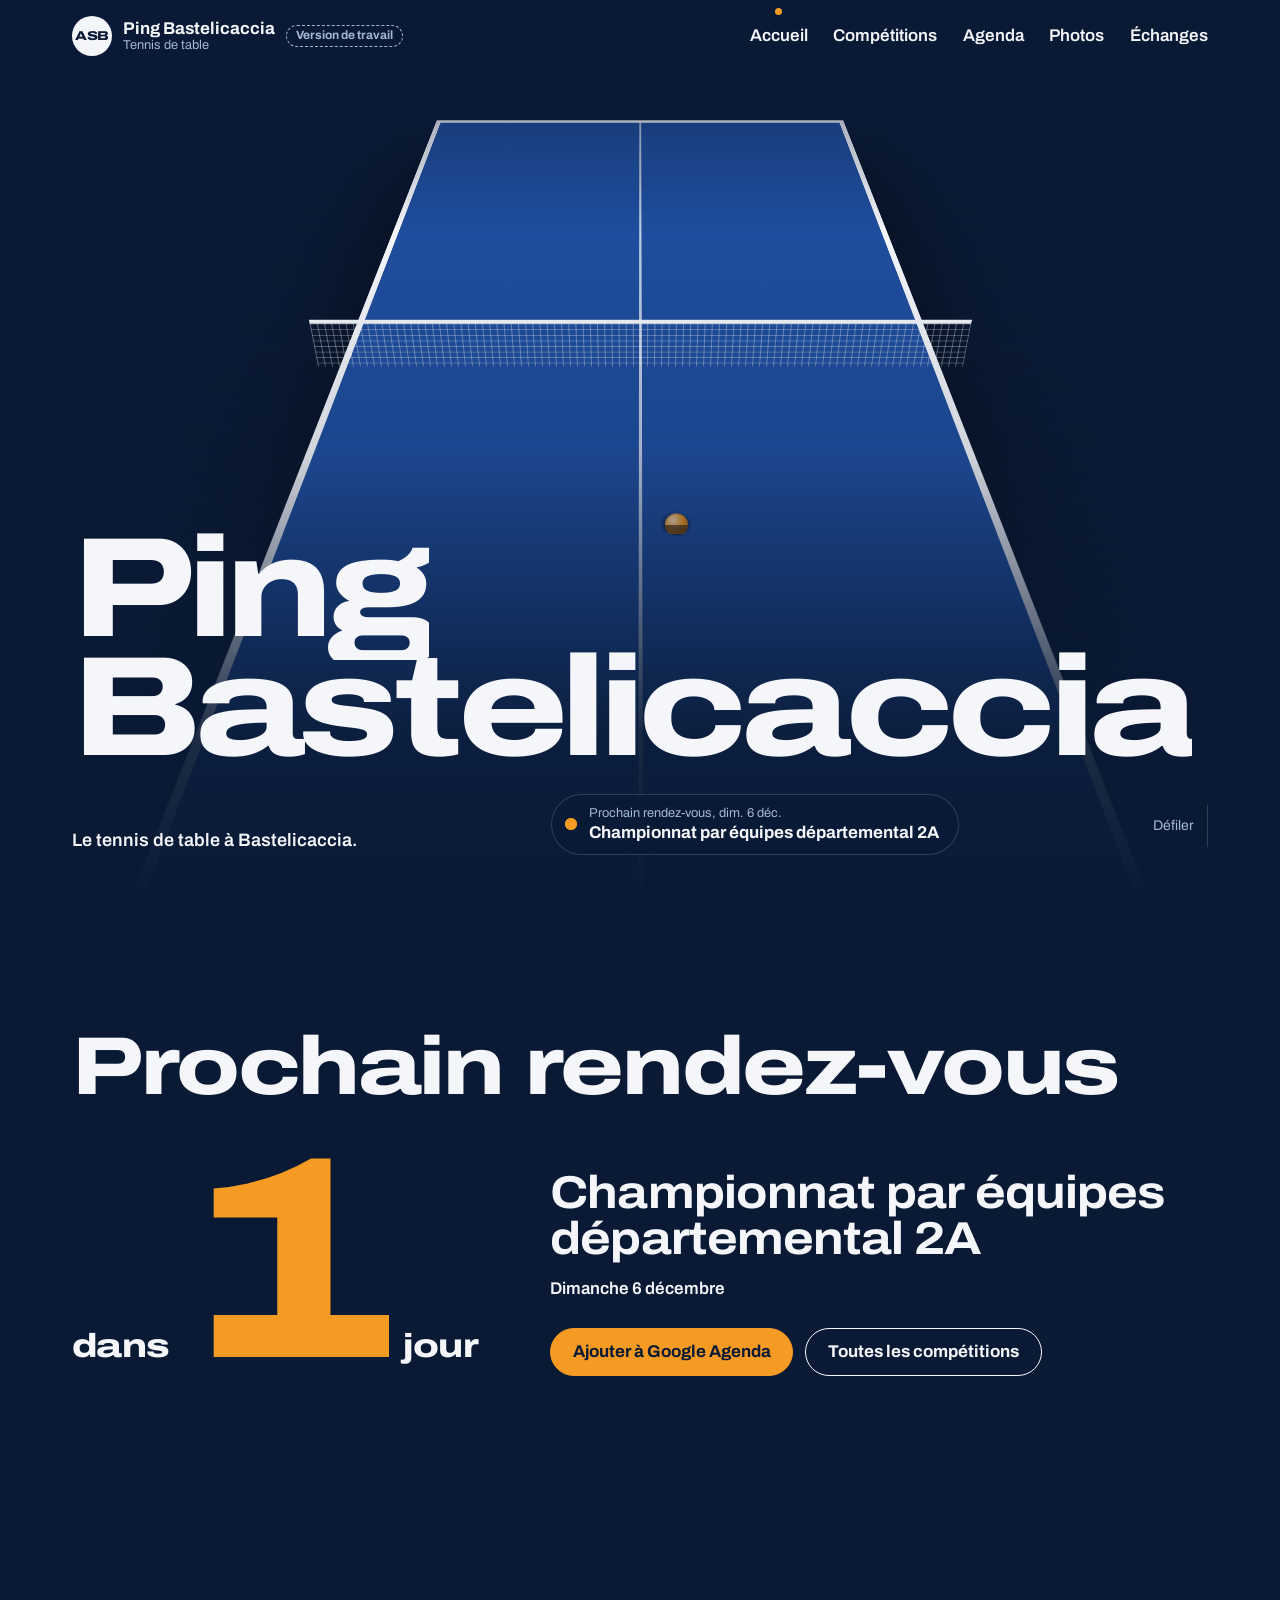
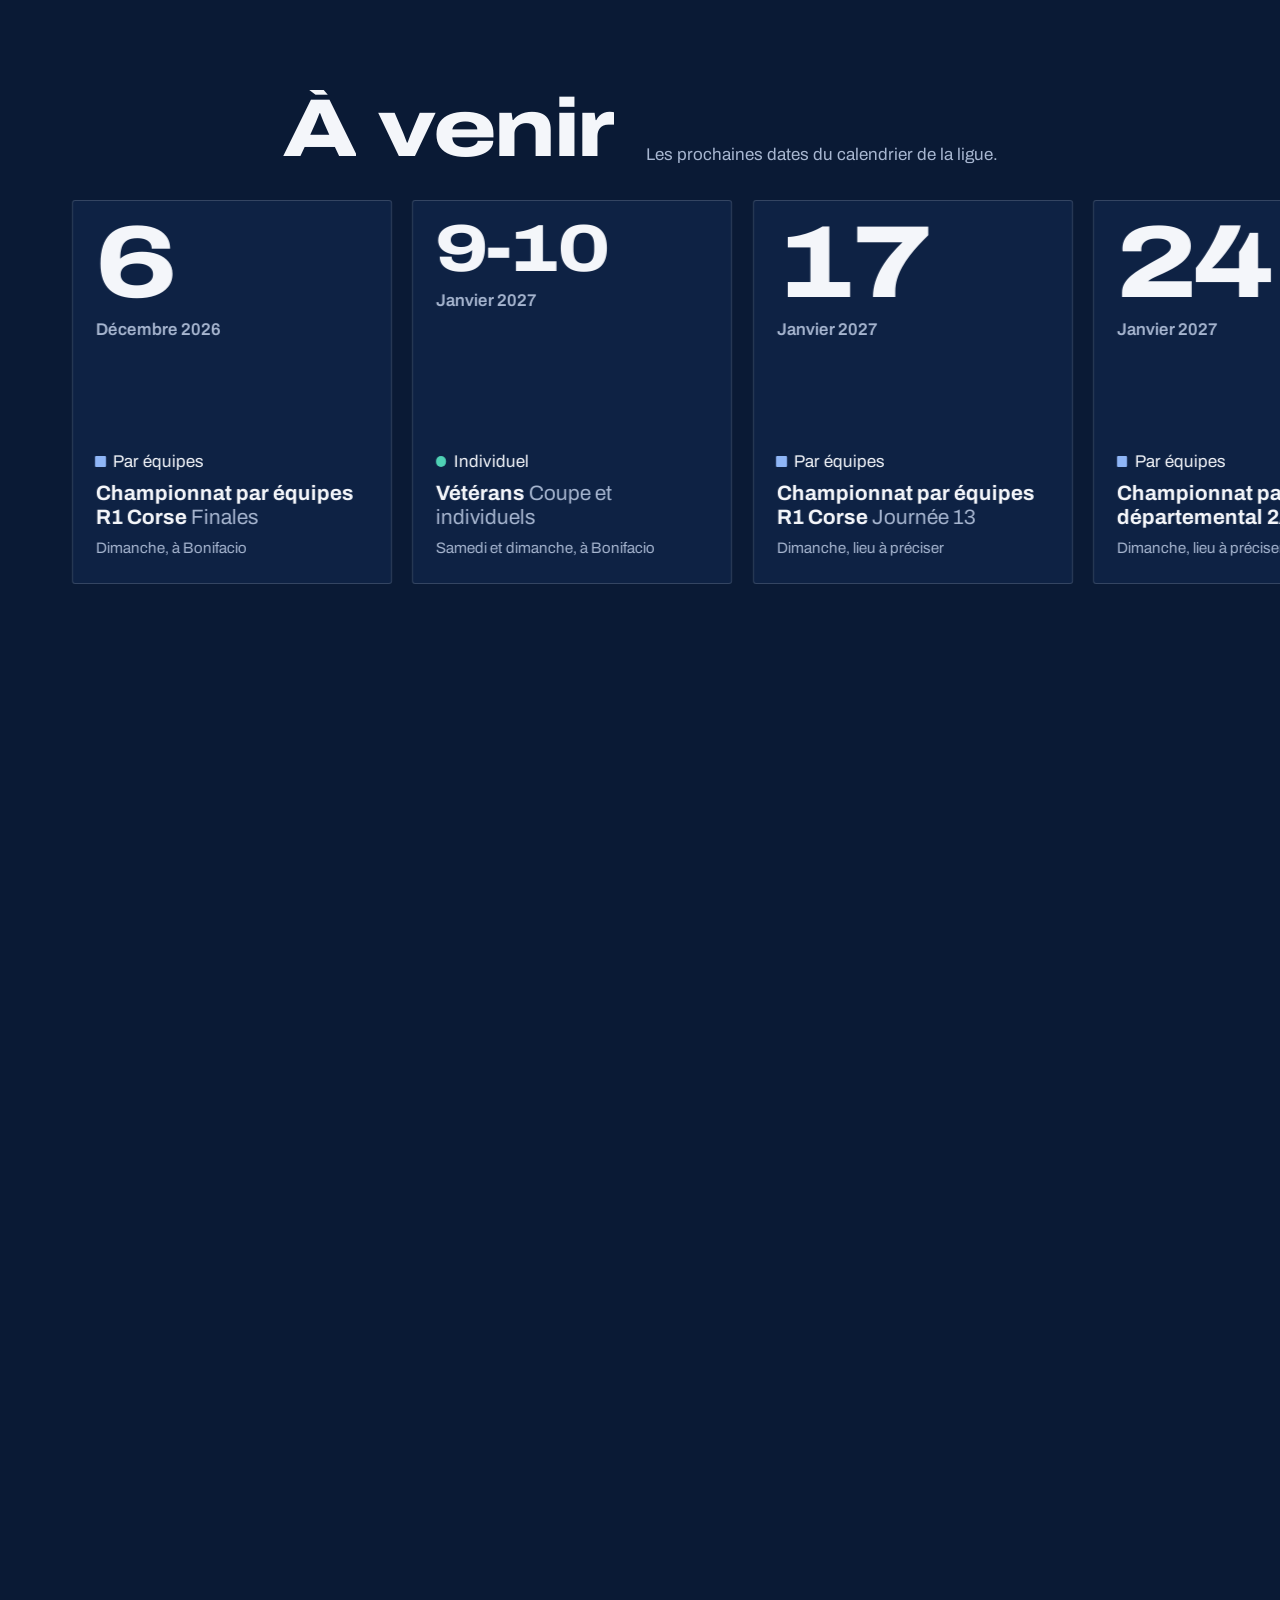
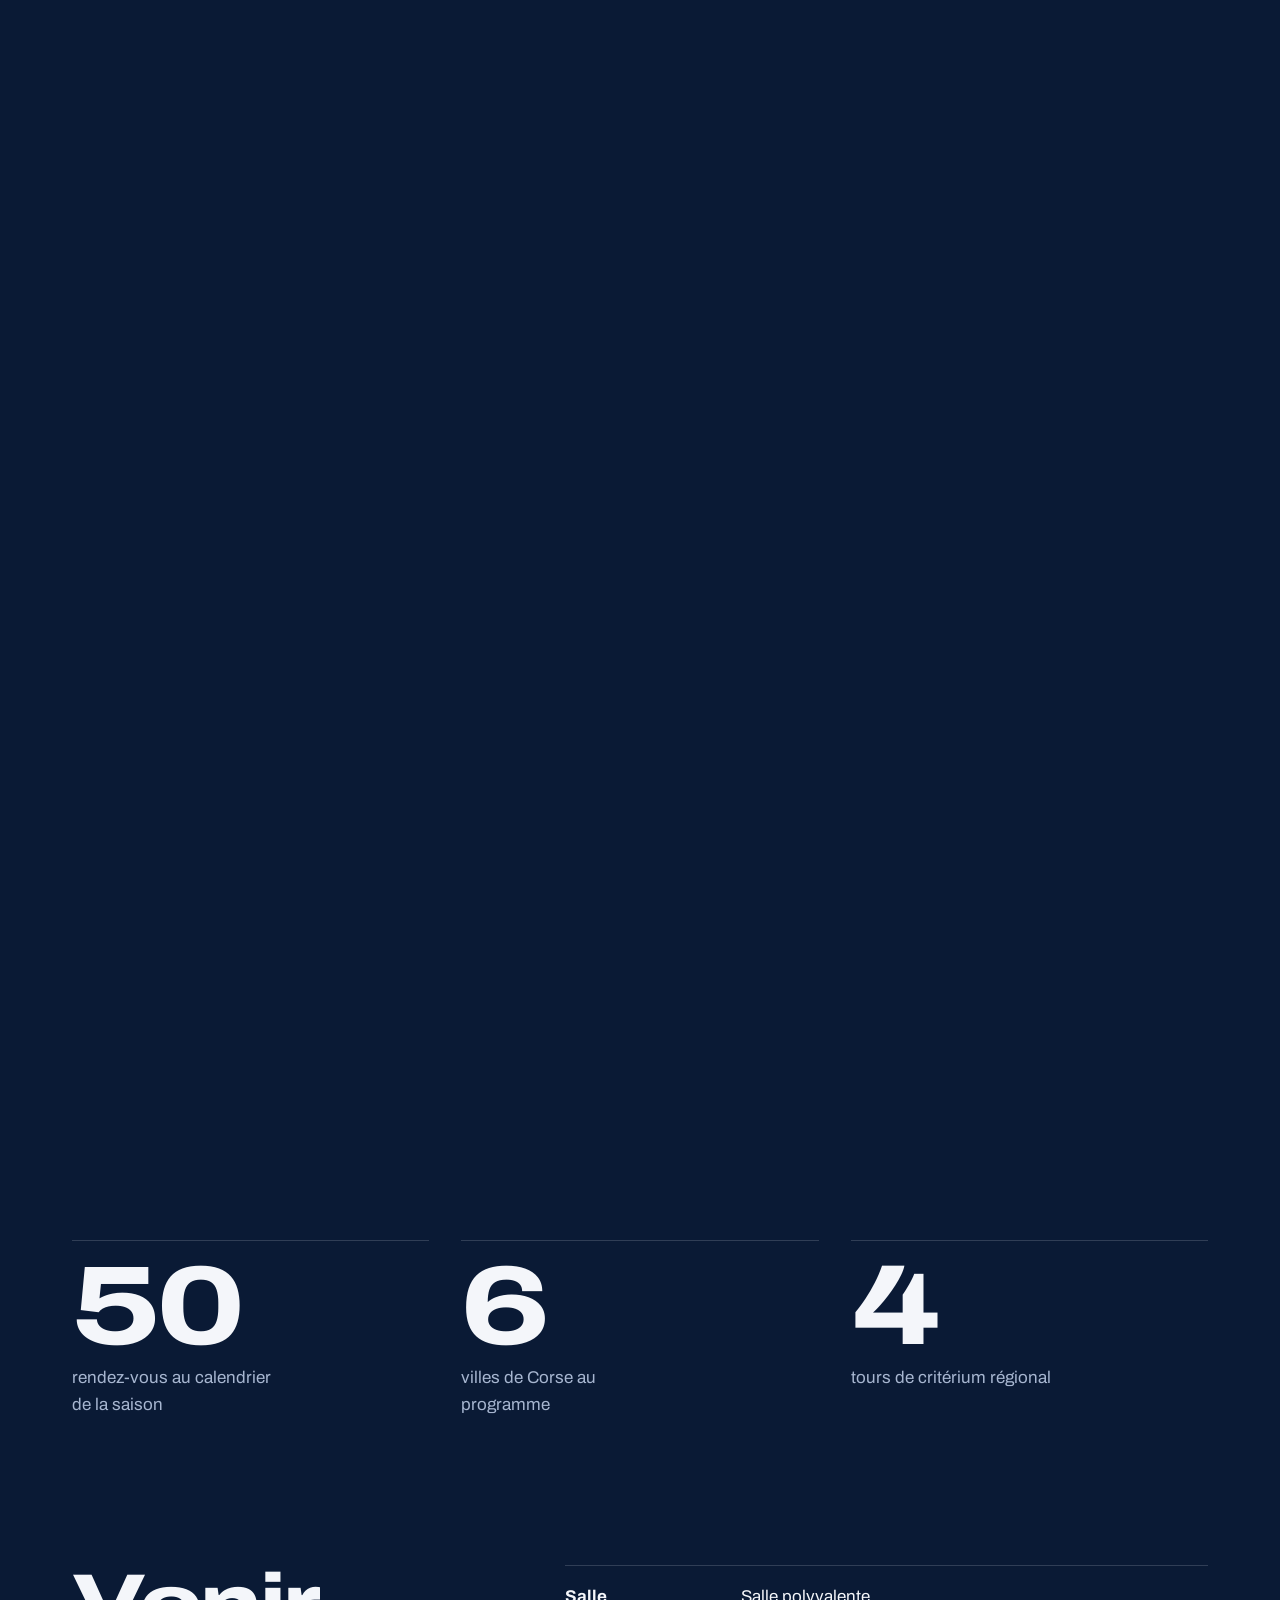
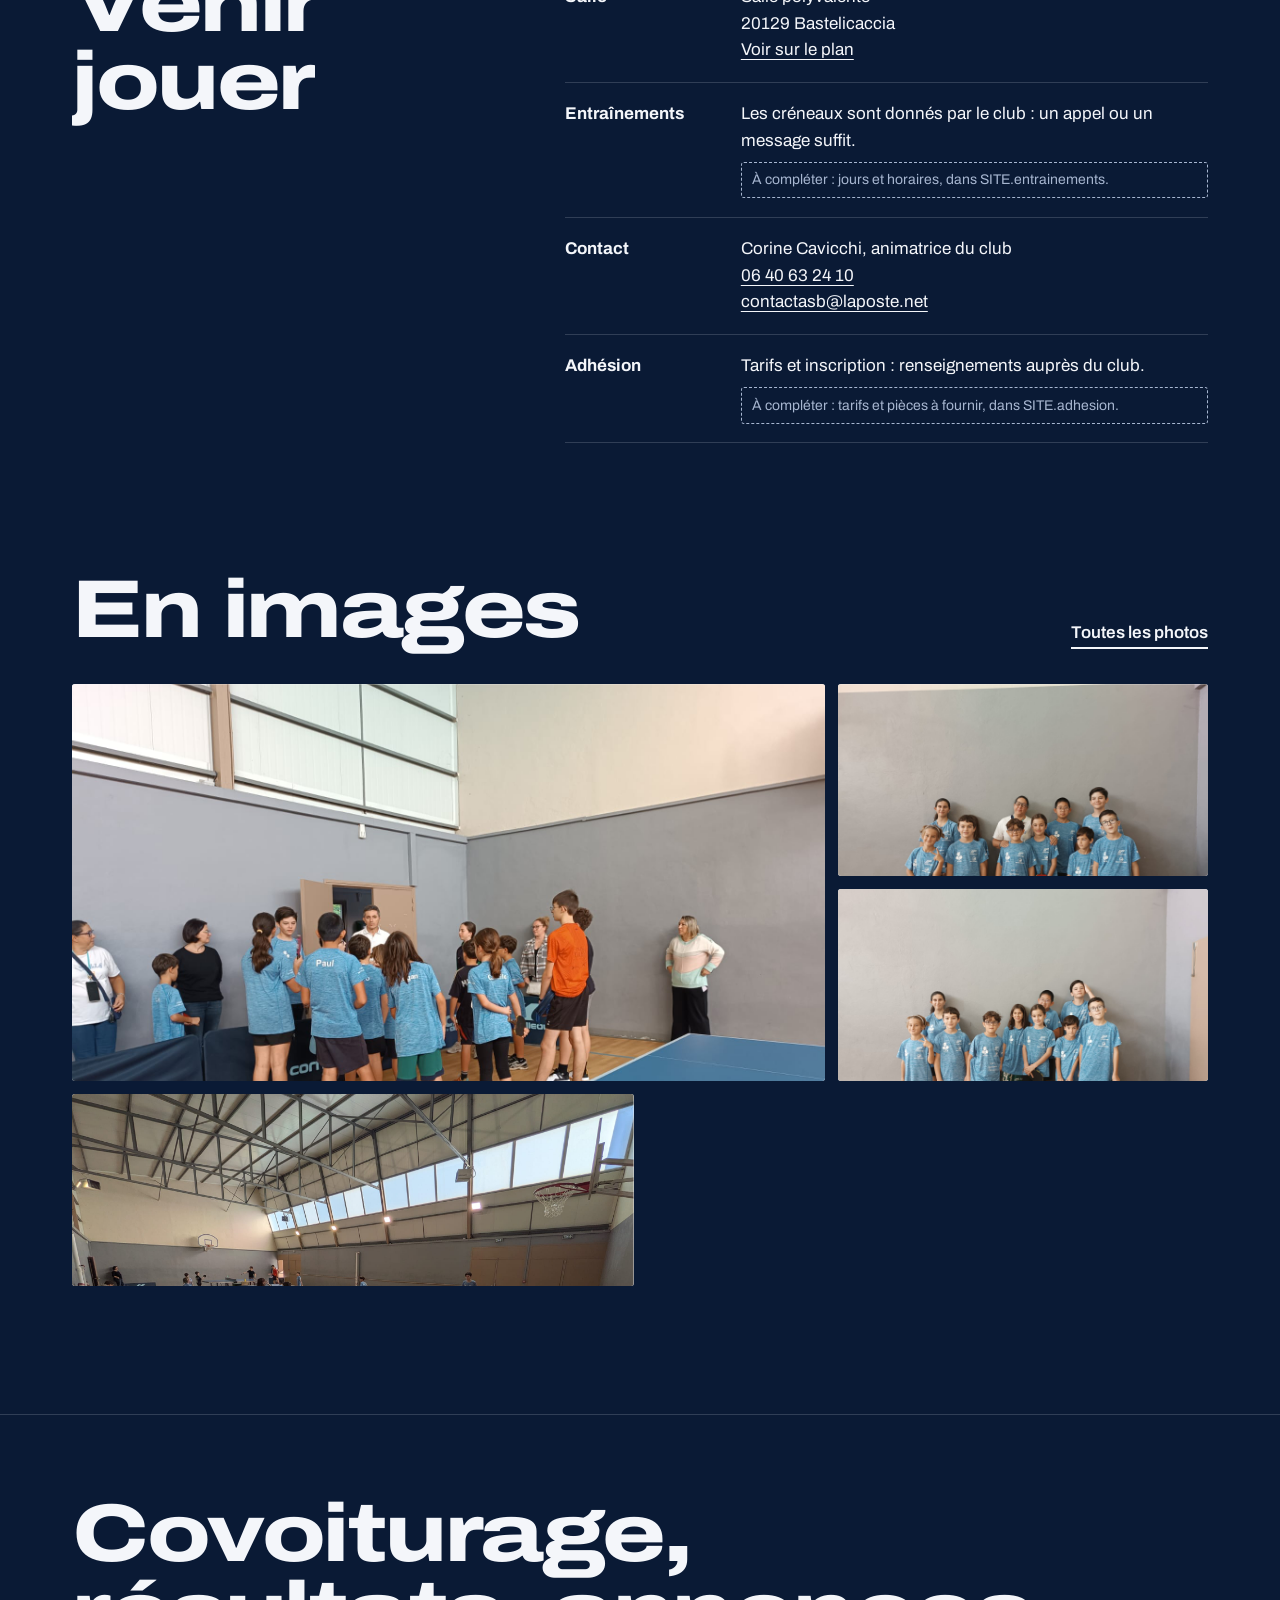
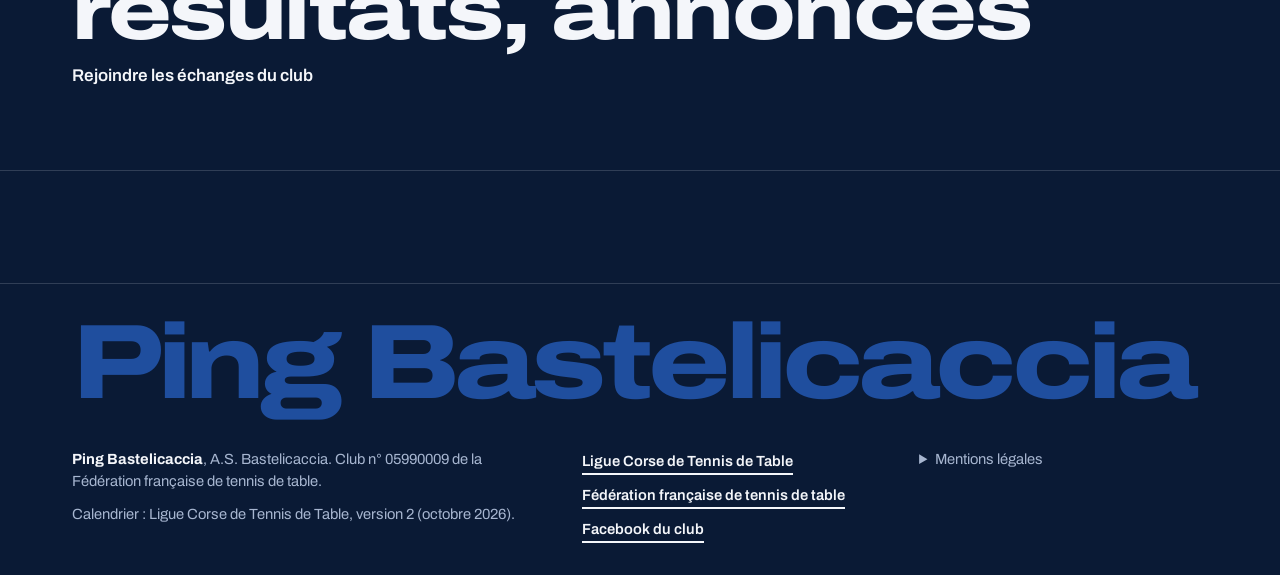
==== commit cf27914f: "Add files via upload" ====
--- a/index.html
+++ b/index.html
@@ -95,10 +95,9 @@
 html.anim [data-r="mots"]{opacity:1;transform:none}
 html.anim [data-r="mots"] .mot-in{transform:translateY(110%);transition:transform 1.1s var(--sortie) calc(var(--j,0)*70ms)}
 html.anim [data-r="mots"].vu .mot-in{transform:none}
-html.anim [data-r="clip"]{opacity:1;transform:none;clip-path:inset(100% 0 0 0);transition:clip-path 1.3s var(--ease) calc(var(--i,0)*90ms)}
-html.anim [data-r="clip"].vu{clip-path:inset(0)}
-html.anim [data-r="clip"] > *{transform:scale(1.2);transition:transform 1.6s var(--sortie) calc(var(--i,0)*90ms)}
-html.anim [data-r="clip"].vu > *{transform:none}
+html.anim [data-r="clip"]{opacity:1;transform:none}
+html.anim [data-r="clip"] > *{clip-path:inset(100% 0 0 0);transform:scale(1.2);transition:clip-path 1.3s var(--ease) calc(var(--i,0)*90ms),transform 1.6s var(--sortie) calc(var(--i,0)*90ms)}
+html.anim [data-r="clip"].vu > *{clip-path:inset(0);transform:none}
 
 /* ---------- En-tête ---------- */
 .barre{position:fixed;inset:0 0 auto 0;z-index:40;transition:transform .6s var(--ease),background-color .5s,box-shadow .5s}
@@ -843,12 +842,13 @@
 
   /* ---------- Photos ---------- */
   const tuile = (p, i) => p
-    ? `<button class="ph" type="button" data-r="clip" style="--i:${i % 6}" aria-label="Agrandir : ${esc(p.legende || "photo")}"><img src="${esc(p.src)}" alt=""></button>`
+    ? `<button class="ph" type="button" data-i="${i}" data-r="clip" style="--i:${i % 6}" aria-label="Agrandir : ${esc(p.legende || "photo")}"><img src="${esc(p.src)}" alt="${esc(p.legende || "")}"></button>`
     : `<div class="ph" data-r="clip" style="--i:${i % 6}" role="img" aria-label="Emplacement de photo"><span>Placeholder</span></div>`;
   function grille(conteneur, photos, nbVides) {
     const cases = photos.length ? photos : Array(nbVides).fill(null);
     conteneur.innerHTML = cases.map(tuile).join("");
     $$("button.ph", conteneur).forEach((b) => b.addEventListener("click", () => ouvrirVisio(photos, Number(b.dataset.i))));
+    observer(conteneur);
   }
 
   /* ---------- Accueil ---------- */
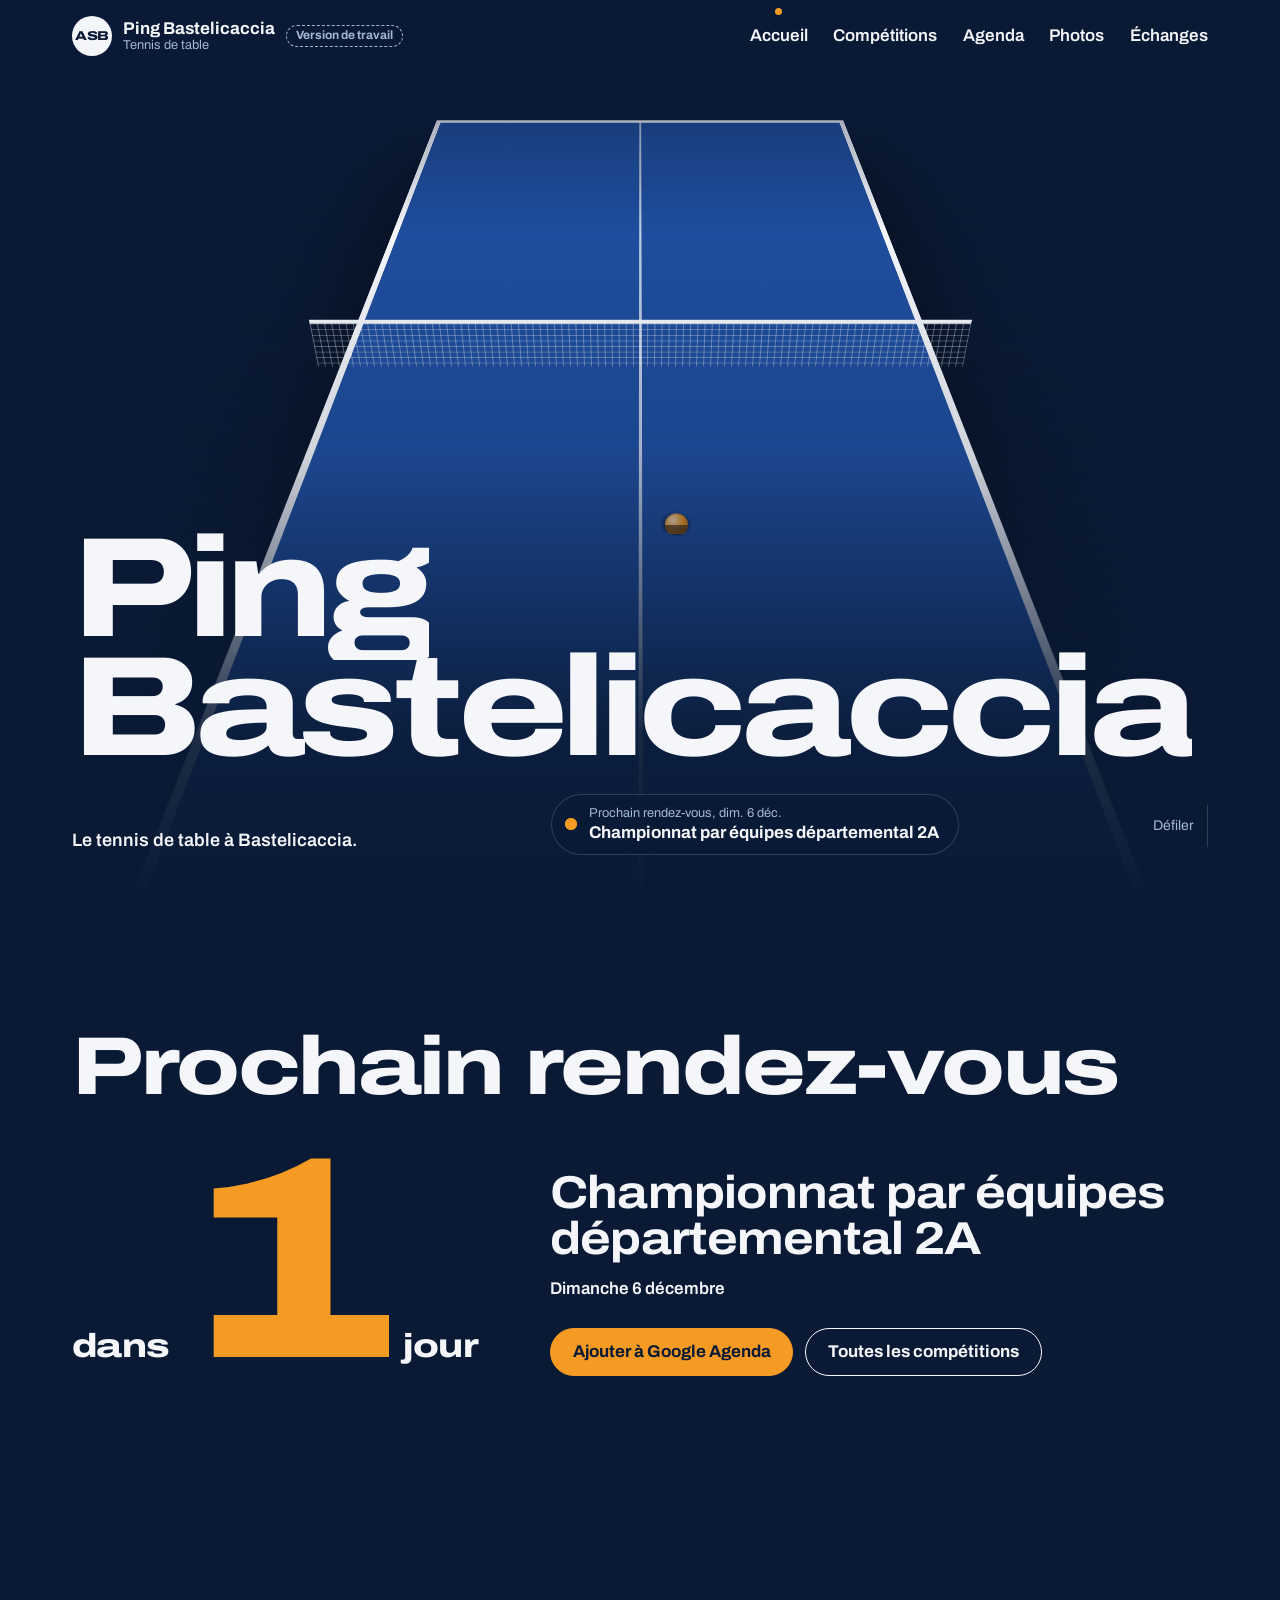
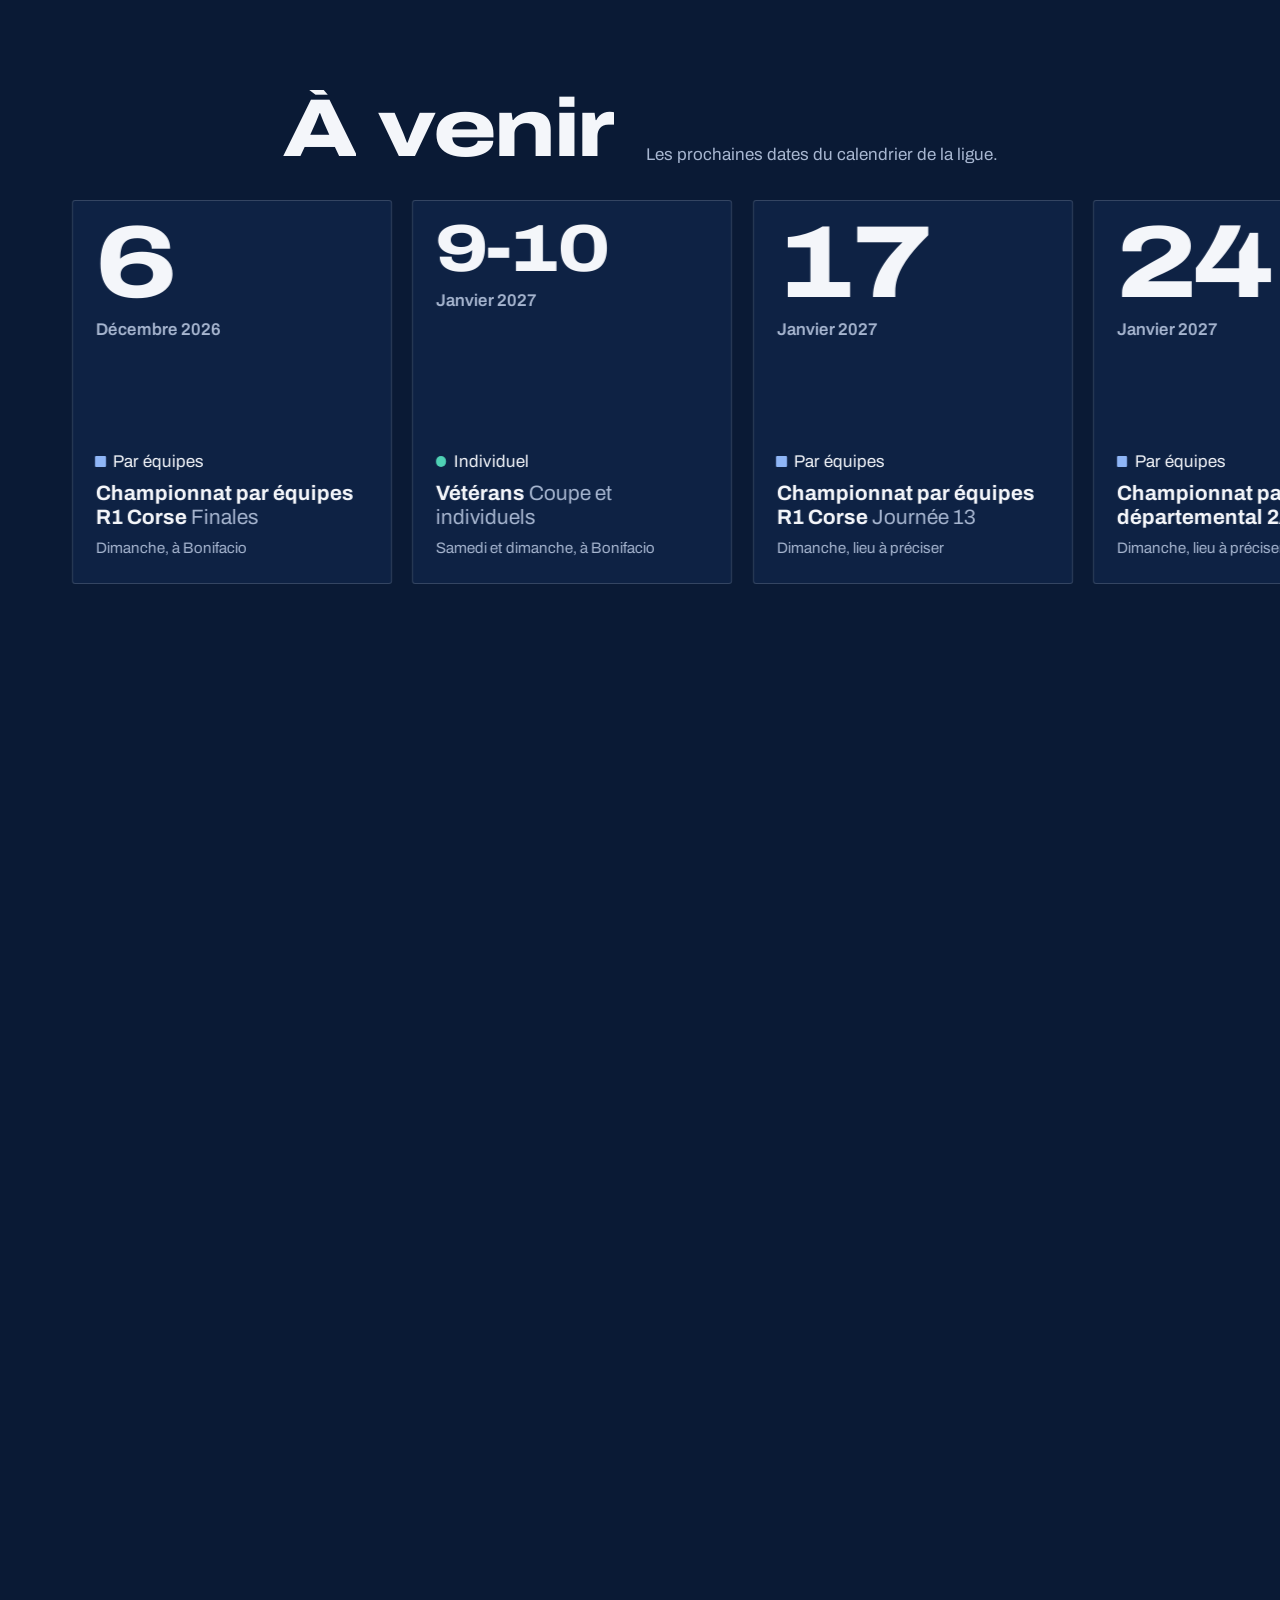
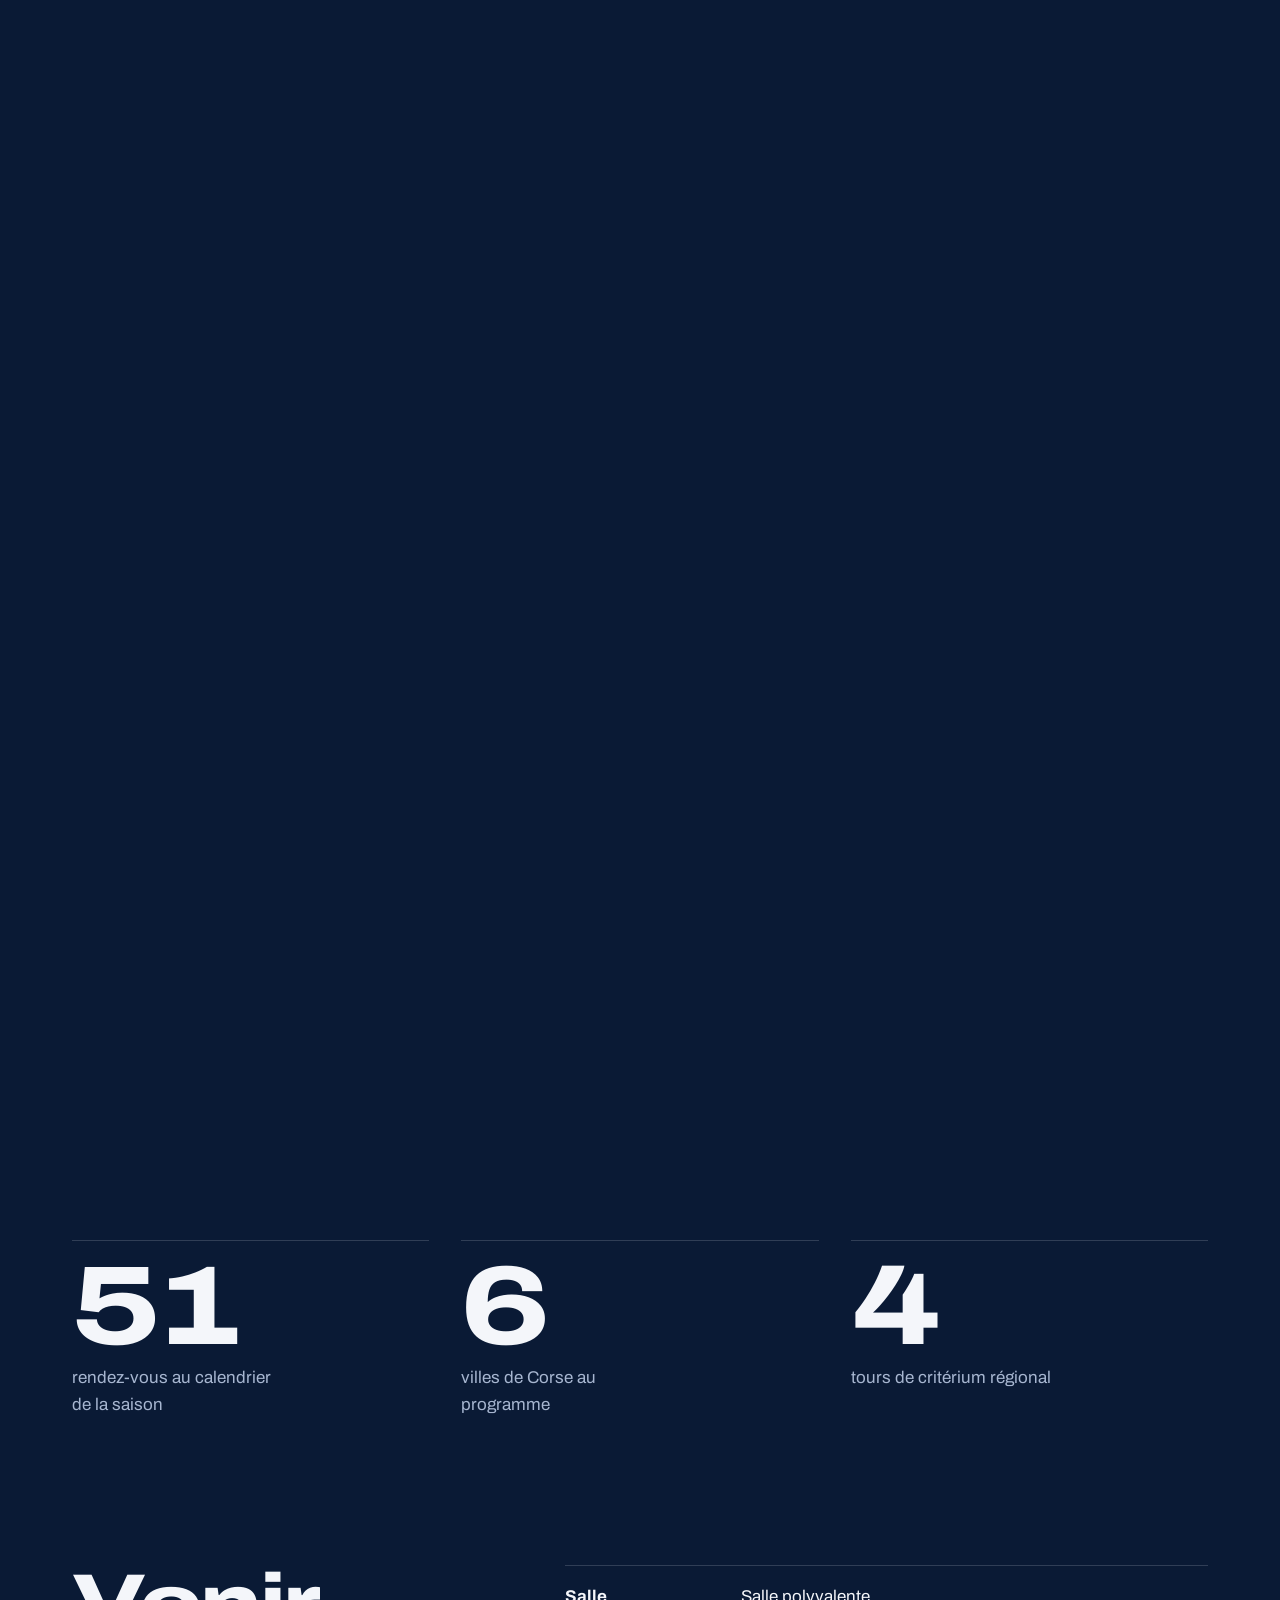
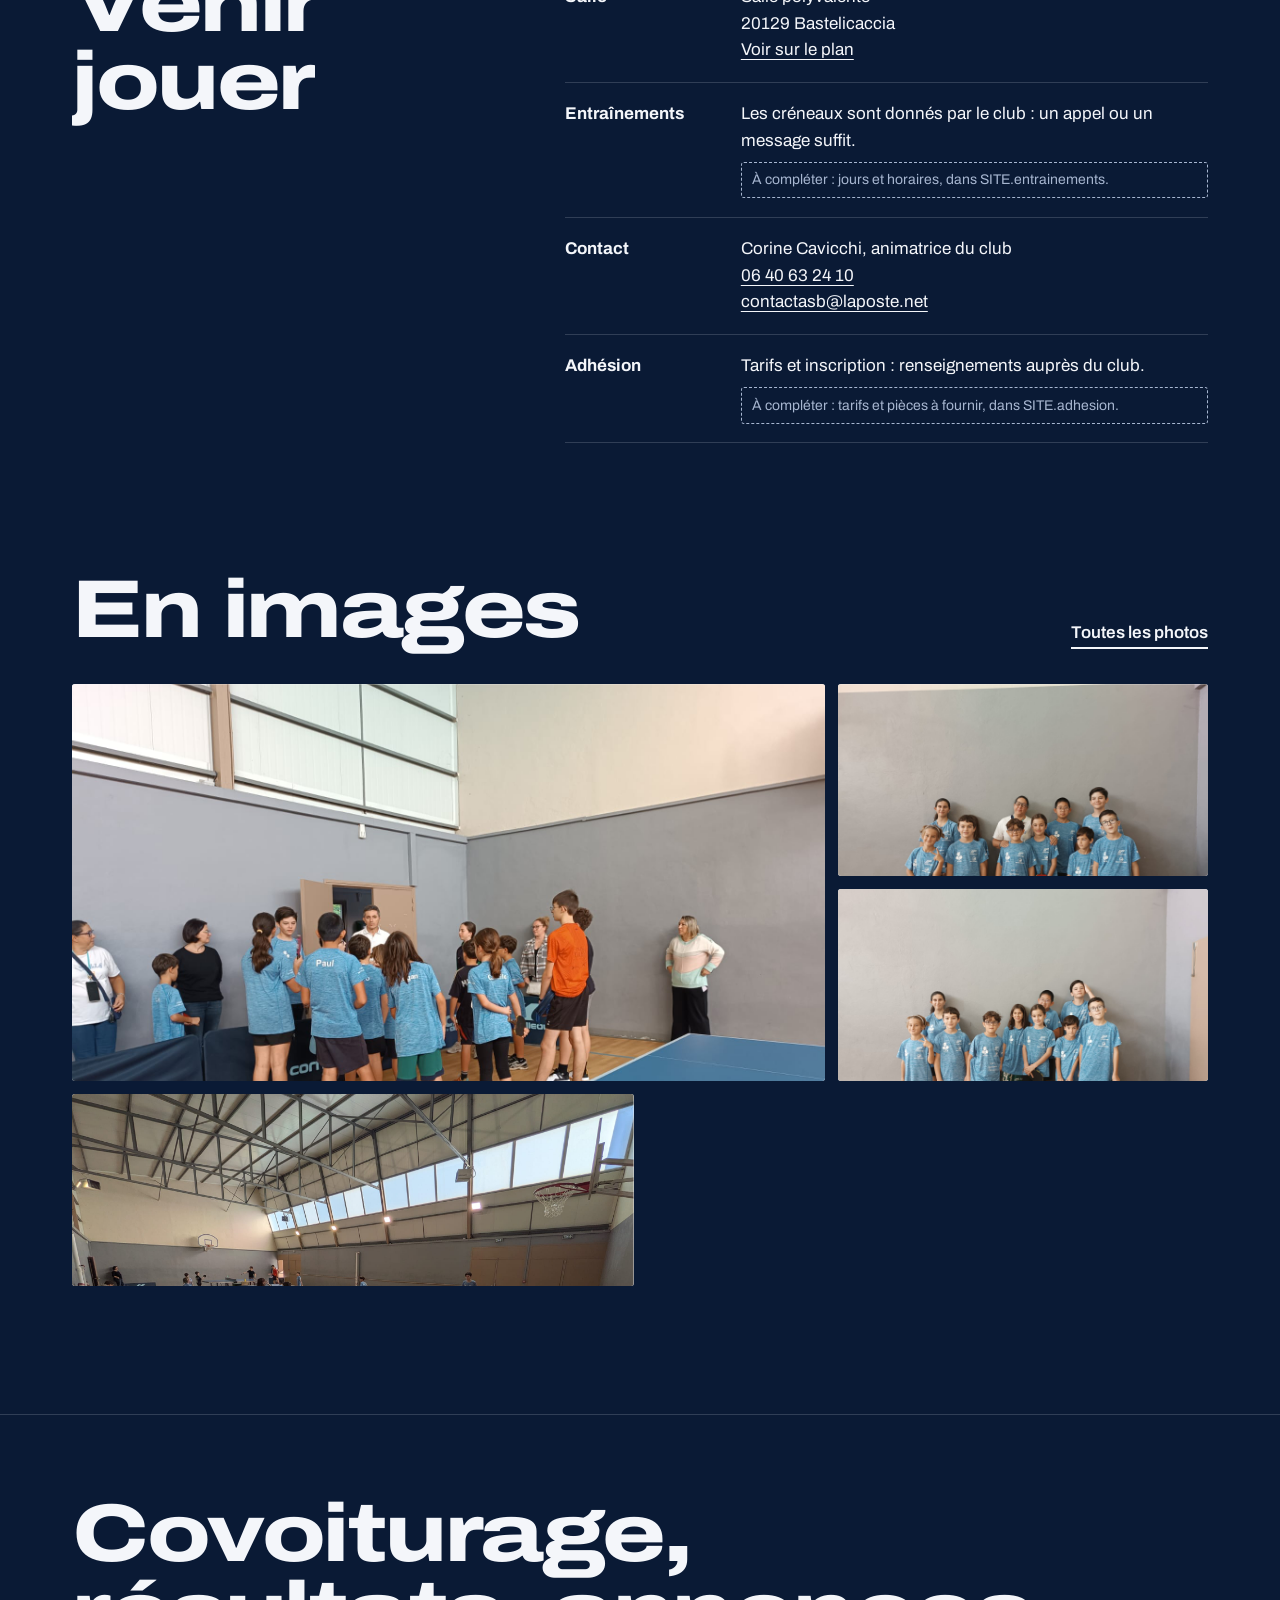
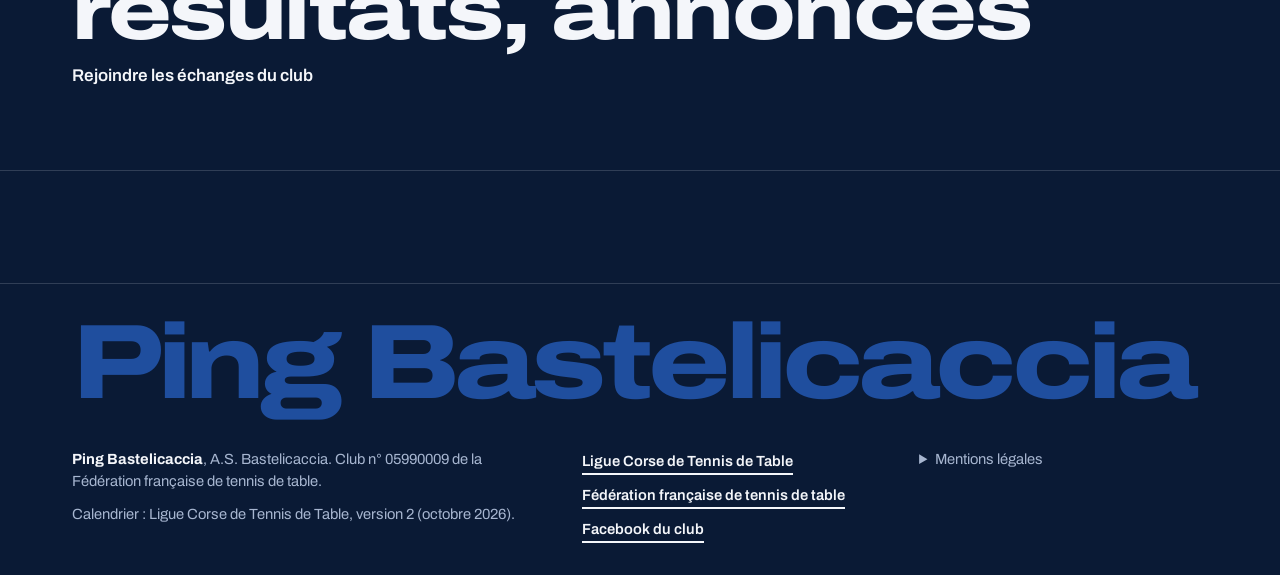
==== commit 045d4335: "Remove Discord and WhatsApp links from index.html Removed Discord and WhatsApp links from the site c" ====
--- a/index.html
+++ b/index.html
@@ -601,8 +601,6 @@
   adhesion: "",               // ex. "Licence loisir : … €. Licence compétition : … €. Certificat médical demandé."
   liens: {
     facebook: "https://www.facebook.com/ping.bastelicaccia",
-    discord: "",              // lien d'invitation permanent du serveur
-    whatsapp: "",             // lien d'invitation du groupe
     ligue: "https://liguecorsett.fr/",
     calendrierLigue: "https://liguecorsett.fr/competitions/calendrier-des-competitions/",
     fftt: "https://www.fftt.com/"
@@ -1092,9 +1090,7 @@
     };
     const c = SITE.contact;
     $("#canaux").innerHTML =
-      canal("Serveur Discord du club", "Le fil de tous les jours : annonces, covoiturage, résultats.", l.discord, "Rejoindre le Discord", 0)
-      + canal("Groupe WhatsApp", "Pour celles et ceux qui préfèrent rester sur leur téléphone.", l.whatsapp, "Rejoindre le groupe", 1)
-      + canal("Page Facebook du club", "Les nouvelles et les photos publiées par le club.", l.facebook, "Ouvrir Facebook", 2)
+      canal("Page Facebook du club", "Les nouvelles et les photos publiées par le club.", l.facebook, "Ouvrir Facebook", 0)
       + `<li class="canal" data-r style="--i:3"><div><p class="canal-nom">Écrire au club</p><p class="canal-desc">${esc(c.nom)}, ${esc(c.role)} : ${esc(c.telephone)}, ${esc(c.email)}</p></div>`
       + (c.email ? `<a class="btn" href="mailto:${esc(c.email)}">Envoyer un e-mail</a>` : "") + `</li>`;
   }
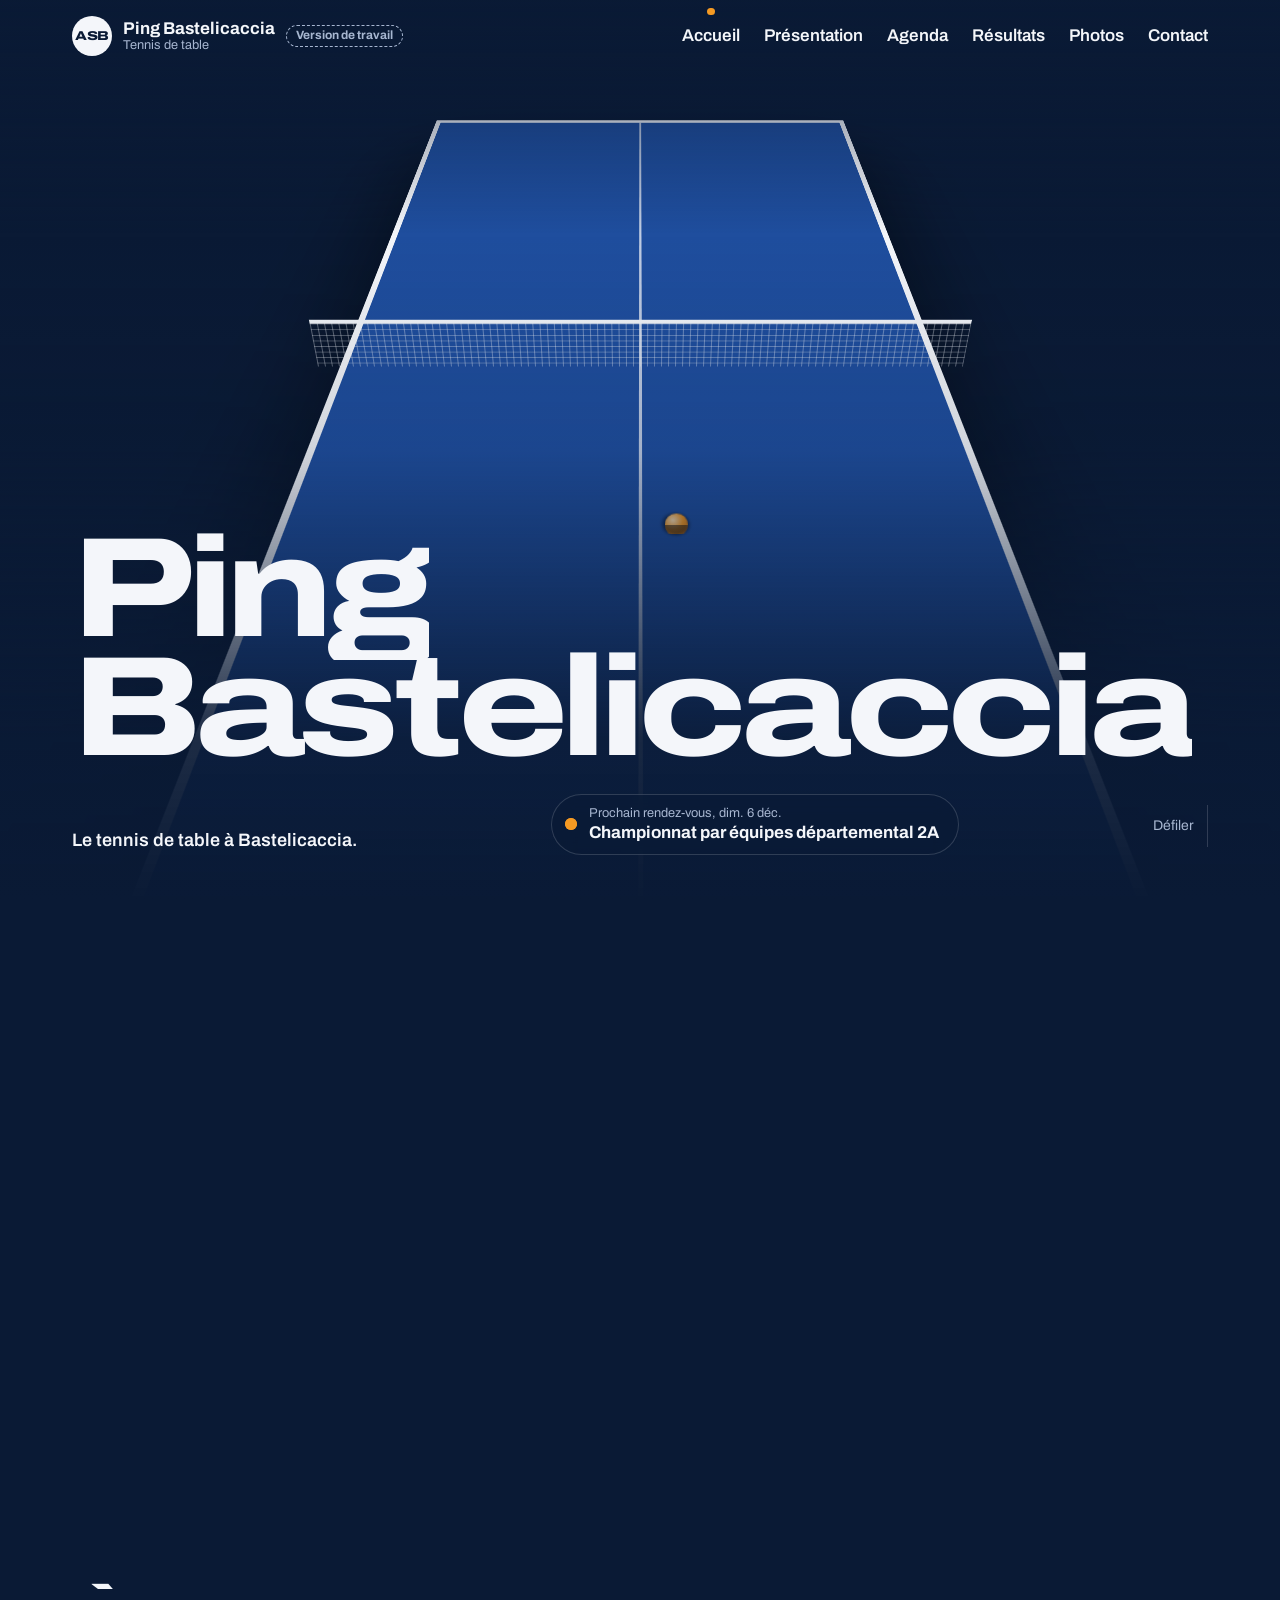
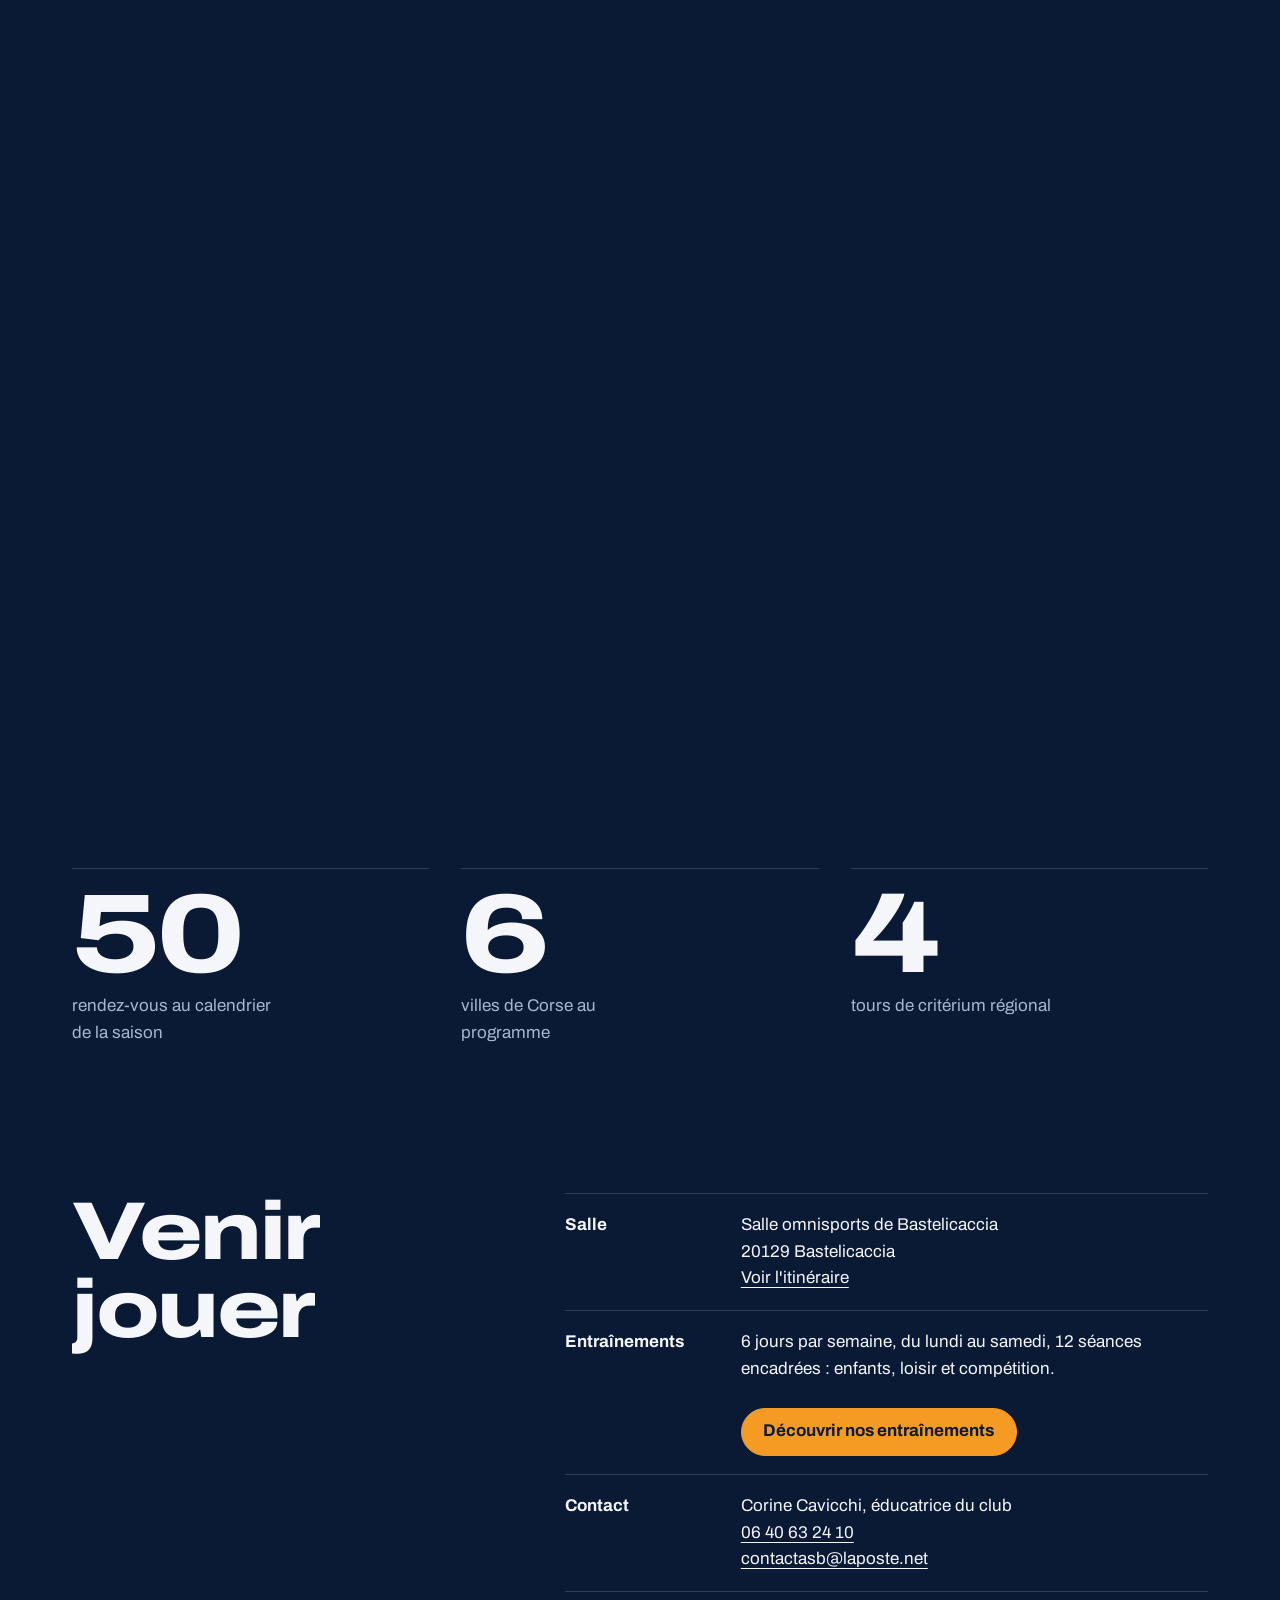
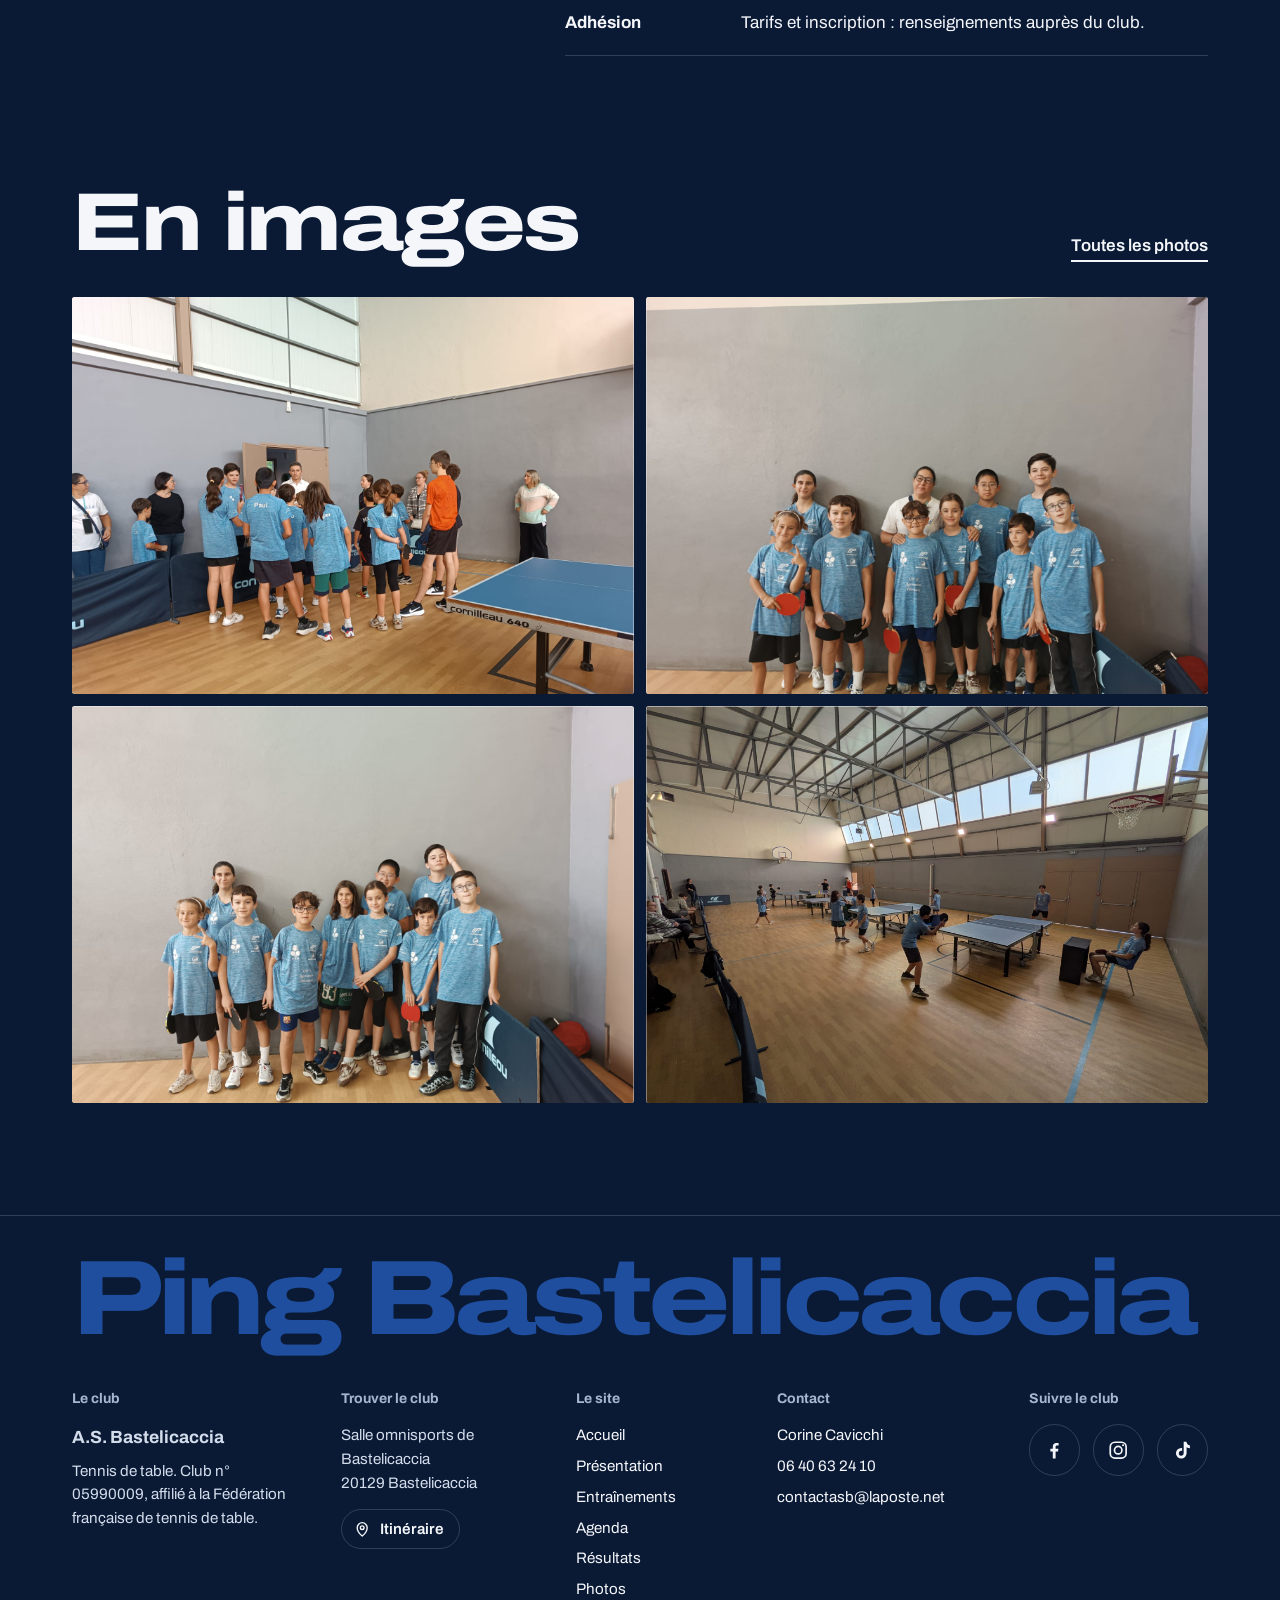
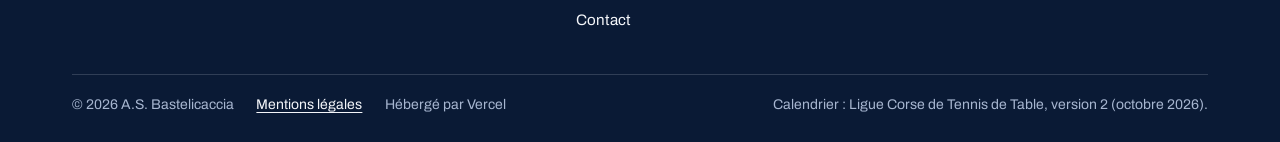
==== commit aeaee510: "Add files via upload" ====
--- a/index.html
+++ b/index.html
@@ -5,1253 +5,102 @@
 <meta name="viewport" content="width=device-width, initial-scale=1">
 <meta name="color-scheme" content="dark">
 <title>Ping Bastelicaccia</title>
-<meta name="description" content="Ping Bastelicaccia (A.S. Bastelicaccia), club de tennis de table près d'Ajaccio : prochaines compétitions, agenda de la saison, photos et contact.">
+<meta name="description" content="Ping Bastelicaccia (A.S. Bastelicaccia), club de tennis de table près d'Ajaccio : prochaines compétitions, horaires d'entraînement, photos et contact.">
 <meta name="theme-color" content="#0A1A35">
 <meta property="og:type" content="website">
 <meta property="og:title" content="Ping Bastelicaccia">
-<meta property="og:description" content="Le club de tennis de table de Bastelicaccia : compétitions, agenda, photos et contact.">
+<meta property="og:description" content="Ping Bastelicaccia (A.S. Bastelicaccia), club de tennis de table près d'Ajaccio : prochaines compétitions, horaires d'entraînement, photos et contact.">
 <link rel="icon" href="data:image/svg+xml,%3Csvg xmlns='http://www.w3.org/2000/svg' viewBox='0 0 64 64'%3E%3Crect width='64' height='64' rx='10' fill='%231F4E9E'/%3E%3Crect x='5' y='5' width='54' height='54' fill='none' stroke='white' stroke-width='3'/%3E%3Cpath d='M32 0v64' stroke='white' stroke-width='3'/%3E%3Ccircle cx='46' cy='23' r='8' fill='%23F59A23'/%3E%3C/svg%3E">
 <link rel="preconnect" href="https://fonts.googleapis.com">
 <link rel="preconnect" href="https://fonts.gstatic.com" crossorigin>
 <link rel="stylesheet" href="https://fonts.googleapis.com/css2?family=Archivo:wdth,wght@62..125,100..900&display=swap">
-<script type="application/ld+json">
-{"@context":"https://schema.org","@type":"SportsClub","name":"Ping Bastelicaccia","alternateName":"A.S. Bastelicaccia","sport":"Tennis de table","address":{"@type":"PostalAddress","streetAddress":"Salle polyvalente","postalCode":"20129","addressLocality":"Bastelicaccia","addressCountry":"FR"}}
-</script>
-<script>
-(function () {
-  var d = document.documentElement;
-  var calme = window.matchMedia && matchMedia("(prefers-reduced-motion: reduce)").matches;
-  if (calme || !d.animate) return;
-  d.classList.add("anim");
-  try { if (!sessionStorage.getItem("asb-intro")) d.classList.add("intro"); } catch (e) {}
-  setTimeout(function () { if (!window.__asbPret) d.classList.remove("anim", "intro"); }, 3000);
-})();
-</script>
-<style>
-:root{
-  /* Plan : un seul monde, la salle de ping dans la pénombre. La table en 3D ouvre la page,
-     le nom du club en caractères très larges occupe toute la largeur, et chaque changement
-     de rubrique referme puis rouvre les deux moitiés de la table comme un rideau. */
-  --fond:#0A1A35;
-  --fond-2:#0E2244;
-  --surface:#15305C;
-  --table:#1F4E9E;
-  --craie:#F4F6FA;
-  --gris:#A7B6D0;
-  --trait:rgba(244,246,250,.16);
-  --balle:#F59A23;
-  --t-equipes:#8FB6F7;
-  --t-individuel:#4FD1B5;
-  --t-jeunes:#C4A1F0;
-  --t-coupe:#F08A76;
-  --t-club:#FFB454;
-  --police:"Archivo","Helvetica Neue",Arial,sans-serif;
-  --ease:cubic-bezier(.77,0,.18,1);
-  --sortie:cubic-bezier(.16,1,.3,1);
-  --g:clamp(16px,4vw,40px);
-  --gauche:max(var(--g),calc((100% - 76rem)/2 + var(--g)));
-  color-scheme:dark;
-}
-
-/* ---------- Base ---------- */
-*,*::before,*::after{box-sizing:border-box}
-html{-webkit-text-size-adjust:100%;background:var(--fond)}
-body{margin:0;padding-bottom:4.6rem;background:var(--fond);color:var(--craie);font:400 1.0625rem/1.55 var(--police);overflow-x:clip}
-h1,h2,h3,p,ul,ol,dl,dd,figure{margin:0}
-ul,ol{padding:0;list-style:none}
-img{display:block;max-width:100%}
-button{font:inherit;color:inherit}
-a{color:inherit;text-underline-offset:.22em;text-decoration-thickness:.07em}
-:focus-visible{outline:3px solid var(--balle);outline-offset:3px;border-radius:2px}
-[hidden]{display:none !important}
-.vh{position:absolute;width:1px;height:1px;overflow:hidden;clip-path:inset(50%);white-space:nowrap}
-.wrap{max-width:76rem;margin-inline:auto;padding-inline:var(--g)}
-.discret{color:var(--gris)}
-.evitement{position:fixed;left:8px;top:-5rem;z-index:120;padding:.6rem .9rem;border-radius:4px;background:var(--craie);color:var(--fond)}
-.evitement:focus{top:8px}
-@media (min-width:54rem){body{padding-bottom:0}}
-
-/* Typo d'affichage : Archivo étirée au maximum */
-.titre-bloc,.vue-tete h1,.hero-titre,.decompte,.carte-num,.chiffre dd,.mois,.bande-txt,.pied-marque,.cal-titre,.ph span{font-stretch:125%;font-weight:800;letter-spacing:-.03em}
-.titre-bloc{font-size:clamp(2.4rem,6.4vw,5.2rem);line-height:.95;text-wrap:balance}
-
-/* ---------- Liens et boutons ---------- */
-.lien{position:relative;display:inline-block;padding-block:.15rem;font-weight:600;text-decoration:none}
-.lien::after{content:"";position:absolute;left:0;right:0;bottom:0;height:2px;background:currentColor;transform-origin:right}
-.lien:hover::after{animation:balayage .8s var(--ease)}
-@keyframes balayage{0%{transform:scaleX(1);transform-origin:right}49%{transform:scaleX(0);transform-origin:right}51%{transform:scaleX(0);transform-origin:left}100%{transform:scaleX(1);transform-origin:left}}
-.btn{position:relative;isolation:isolate;display:inline-flex;align-items:center;justify-content:center;gap:.5rem;min-height:3rem;padding:.6rem 1.35rem;border:1.5px solid var(--craie);border-radius:999px;overflow:hidden;background:transparent;font-weight:700;text-decoration:none;cursor:pointer;transition:color .5s var(--ease)}
-.btn::before{content:"";position:absolute;inset:0;z-index:-1;background:var(--craie);transform:translateY(101%);transition:transform .5s var(--ease)}
-.btn:hover{color:var(--fond)}
-.btn:hover::before{transform:none}
-.btn-plein{border-color:var(--balle);background:var(--balle);color:var(--fond)}
-.btn-plein::before{background:var(--craie)}
-
-/* ---------- Apparitions au défilement ---------- */
-.mot{display:inline-block;overflow:hidden;vertical-align:top;padding-bottom:.08em;margin-bottom:-.08em}
-.mot-in{display:inline-block}
-html.anim [data-r]{opacity:0;transform:translateY(56px);transition:opacity .9s var(--sortie) calc(var(--i,0)*80ms),transform 1.2s var(--sortie) calc(var(--i,0)*80ms)}
-html.anim [data-r].vu{opacity:1;transform:none}
-html.anim [data-r="mots"]{opacity:1;transform:none}
-html.anim [data-r="mots"] .mot-in{transform:translateY(110%);transition:transform 1.1s var(--sortie) calc(var(--j,0)*70ms)}
-html.anim [data-r="mots"].vu .mot-in{transform:none}
-html.anim [data-r="clip"]{opacity:1;transform:none}
-html.anim [data-r="clip"] > *{clip-path:inset(100% 0 0 0);transform:scale(1.2);transition:clip-path 1.3s var(--ease) calc(var(--i,0)*90ms),transform 1.6s var(--sortie) calc(var(--i,0)*90ms)}
-html.anim [data-r="clip"].vu > *{clip-path:inset(0);transform:none}
-
-/* ---------- En-tête ---------- */
-.barre{position:fixed;inset:0 0 auto 0;z-index:40;transition:transform .6s var(--ease),background-color .5s,box-shadow .5s}
-.barre .wrap{display:flex;align-items:center;justify-content:space-between;gap:1rem;height:4.5rem}
-.barre.pleine{background:rgba(10,26,53,.8);-webkit-backdrop-filter:blur(14px);backdrop-filter:blur(14px);box-shadow:0 1px 0 var(--trait)}
-.barre.cachee{transform:translateY(-100%)}
-.marque{display:flex;align-items:center;gap:.7rem;text-decoration:none;font-weight:700;line-height:1.15}
-.marque small{display:block;font-weight:400;font-size:.8rem;color:var(--gris)}
-.pastille{flex:none;display:grid;place-items:center;width:2.5rem;height:2.5rem;border-radius:50%;background:var(--craie);color:var(--fond);font-weight:800;font-stretch:125%;font-size:.8rem;letter-spacing:-.02em;transition:transform .6s var(--sortie)}
-.marque:hover .pastille{transform:rotate(-20deg) scale(1.06)}
-.pastille img{width:100%;height:100%;border-radius:50%;object-fit:cover}
-.etiquette{padding:.2rem .55rem;border:1px dashed var(--gris);border-radius:999px;font-size:.75rem;color:var(--gris);white-space:nowrap}
-.nav-haut{display:none}
-@media (min-width:54rem){
-  .nav-haut{display:flex;align-items:center;gap:1.6rem}
-  .nav-haut a{position:relative;padding-block:.4rem;font-weight:600;text-decoration:none}
-  .nav-haut a::after{content:"";position:absolute;left:0;right:0;bottom:0;height:2px;background:var(--craie);transform:scaleX(0);transform-origin:right;transition:transform .5s var(--ease)}
-  .nav-haut a:hover::after{transform:scaleX(1);transform-origin:left}
-  .nav-haut a[aria-current="page"]::before{content:"";position:absolute;left:50%;top:-.55rem;width:.45rem;height:.45rem;margin-left:-.225rem;border-radius:50%;background:var(--balle)}
-}
-
-/* Onglets du bas (téléphone) */
-.onglets{position:fixed;inset:auto 0 0 0;z-index:40;display:flex;justify-content:space-around;background:rgba(10,26,53,.86);-webkit-backdrop-filter:blur(14px);backdrop-filter:blur(14px);border-top:1px solid var(--trait)}
-.onglets a{position:relative;flex:1 1 auto;display:grid;justify-items:center;align-content:center;gap:.15rem;min-height:3.9rem;padding:.45rem .2rem;font-size:.72rem;white-space:nowrap;color:var(--gris);text-decoration:none;transition:color .3s}
-.onglets svg{width:1.45rem;height:1.45rem;fill:none;stroke:currentColor;stroke-width:1.8;stroke-linecap:round;stroke-linejoin:round;transition:transform .5s var(--sortie)}
-.onglets a[aria-current="page"]{color:var(--craie);font-weight:700}
-.onglets a[aria-current="page"] svg{transform:translateY(-2px)}
-.onglets a[aria-current="page"]::before{content:"";position:absolute;top:.3rem;left:50%;width:.4rem;height:.4rem;margin-left:1rem;border-radius:50%;background:var(--balle)}
-@media (min-width:54rem){.onglets{display:none}}
-
-/* ---------- Accueil : la table en 3D ---------- */
-.hero{position:relative;height:100vh;height:100svh;min-height:36rem;overflow:hidden;isolation:isolate;--p:0}
-.hero::after{content:"";position:absolute;inset:0;z-index:1;pointer-events:none;background:linear-gradient(180deg,rgba(10,26,53,.65) 0%,rgba(10,26,53,0) 26%,rgba(10,26,53,.15) 50%,rgba(10,26,53,.92) 82%,var(--fond) 100%)}
-.scene{position:absolute;inset:0;display:grid;place-items:center;perspective:1000px;perspective-origin:50% 15%}
-.plateau{position:relative;width:min(60vw,600px);aspect-ratio:1.525/2.74;container-type:inline-size;background:var(--table);border:clamp(4px,.55vw,7px) solid var(--craie);transform-style:preserve-3d;transform:translateY(calc(-16% - var(--p)*10%)) rotateX(calc(62deg + var(--p)*12deg)) scale(calc(1 + var(--p)*.35));box-shadow:0 70px 120px rgba(0,0,0,.5)}
-@media (max-width:40rem){.plateau{width:100vw}}
-.ligne-centre{position:absolute;top:0;bottom:0;left:50%;width:3px;margin-left:-1.5px;background:var(--craie);opacity:.75}
-.filet{position:absolute;top:50%;left:-5%;width:110%;height:10cqi;transform-origin:top center;transform:rotateX(90deg);background:repeating-linear-gradient(90deg,rgba(244,246,250,.35) 0 1px,transparent 1px 7px),repeating-linear-gradient(0deg,rgba(244,246,250,.35) 0 1px,transparent 1px 7px);border-bottom:1cqi solid var(--craie)}
-.trajet{position:absolute;left:0;top:0;width:0;height:0;transform-style:preserve-3d;transform:translate3d(55cqi,125cqi,1.3cqi);animation:echange 2.4s linear infinite alternate}
-.ombre-trajet{animation-name:echange-ombre}
-.balle3d{position:absolute;width:3.2cqi;height:3.2cqi;margin:-1.6cqi;border-radius:50%;background:radial-gradient(circle at 35% 30%,#FFE2B5,var(--balle) 45%,#BF6206);transform:rotateX(-66deg)}
-.ombre{position:absolute;width:3.6cqi;height:3.6cqi;margin:-1.8cqi;border-radius:50%;background:rgba(0,0,0,.5);filter:blur(1.5px)}
-@keyframes echange{
-  0%{transform:translate3d(62cqi,168cqi,7cqi);animation-timing-function:ease-in}
-  23%{transform:translate3d(56cqi,128cqi,1.2cqi);animation-timing-function:ease-out}
-  50%{transform:translate3d(50cqi,90cqi,17cqi);animation-timing-function:ease-in}
-  77%{transform:translate3d(44cqi,52cqi,1.2cqi);animation-timing-function:ease-out}
-  100%{transform:translate3d(38cqi,14cqi,7cqi)}
-}
-@keyframes echange-ombre{
-  0%{transform:translate3d(62cqi,168cqi,0);opacity:.35;animation-timing-function:ease-in}
-  23%{transform:translate3d(56cqi,128cqi,0);opacity:1;animation-timing-function:ease-out}
-  50%{transform:translate3d(50cqi,90cqi,0);opacity:.25;animation-timing-function:ease-in}
-  77%{transform:translate3d(44cqi,52cqi,0);opacity:1;animation-timing-function:ease-out}
-  100%{transform:translate3d(38cqi,14cqi,0);opacity:.35}
-}
-@media (prefers-reduced-motion:reduce){.trajet{animation:none}}
-
-.hero-texte{position:absolute;z-index:2;left:0;right:0;bottom:0;padding-bottom:clamp(1.5rem,5vh,3.5rem);transform:translateY(calc(var(--p)*-12vh));opacity:calc(1 - var(--p)*1.5)}
-.hero-titre{font-size:clamp(3rem,10vw,10rem);line-height:.84;letter-spacing:-.045em}
-.hero-titre .ligne{display:block}
-.hero-titre:focus{outline:none}
-html.anim .hero .mot-in{transition:transform 1.3s var(--sortie) calc(var(--j,0)*120ms + 80ms)}
-html.anim .hero:not(.pret) .mot-in{transform:translateY(110%)}
-html.anim .hero .h-r{transition:opacity 1s var(--sortie) .6s,transform 1.2s var(--sortie) .6s}
-html.anim .hero:not(.pret) .h-r{opacity:0;transform:translateY(24px)}
-.hero-bas{display:flex;flex-wrap:wrap;align-items:flex-end;justify-content:space-between;gap:1rem 2rem;margin-top:1.6rem}
-.hero-accroche{max-width:32ch;font-size:1.125rem;font-weight:600}
-.pastille-rdv{display:inline-flex;align-items:center;gap:.8rem;max-width:100%;padding:.65rem 1.2rem .65rem .8rem;border:1px solid var(--trait);border-radius:999px;background:rgba(10,26,53,.55);-webkit-backdrop-filter:blur(10px);backdrop-filter:blur(10px);text-decoration:none;line-height:1.3;transition:border-color .4s,background-color .4s}
-.pastille-rdv:hover{border-color:var(--craie);background:rgba(31,78,158,.55)}
-.pastille-rdv small{display:block;color:var(--gris);font-size:.8rem}
-.point{position:relative;flex:none;width:.75rem;height:.75rem;border-radius:50%;background:var(--balle)}
-html.anim .point::after{content:"";position:absolute;inset:0;border-radius:50%;background:var(--balle);animation:pouls 2s var(--sortie) infinite}
-@keyframes pouls{to{transform:scale(3);opacity:0}}
-.defiler{display:none;align-items:center;gap:.8rem;padding:.5rem 0;border:0;background:none;color:var(--gris);font-size:.875rem;cursor:pointer}
-.defiler i{position:relative;display:block;width:1px;height:2.6rem;overflow:hidden;background:var(--trait)}
-.defiler i::after{content:"";position:absolute;inset:0;background:var(--craie);transform:translateY(-100%)}
-html.anim .defiler i::after{animation:goutte 2.2s var(--ease) infinite}
-@keyframes goutte{0%{transform:translateY(-100%)}50%{transform:none}100%{transform:translateY(100%)}}
-@media (min-width:54rem){.defiler{display:inline-flex}}
-@media (max-width:53.99rem){.hero-texte{padding-bottom:calc(4.6rem + 1.25rem)}.hero-bas{margin-top:1.1rem}}
-
-/* ---------- Accueil : prochain rendez-vous ---------- */
-.bloc{padding-top:clamp(4rem,10vw,8rem)}
-.rdv-grille{display:grid;gap:2rem;margin-top:2.5rem;align-items:end}
-@media (min-width:56rem){.rdv-grille{grid-template-columns:auto 1fr;gap:4.5rem}}
-.decompte{display:flex;align-items:baseline;flex-wrap:wrap;gap:.2rem .8rem;line-height:.8}
-.decompte-n{font-size:clamp(7rem,24vw,18rem);letter-spacing:-.06em;color:var(--balle);font-variant-numeric:tabular-nums}
-.decompte-n.petit{font-size:clamp(3rem,10vw,7rem)}
-.decompte-av,.decompte-u{font-size:clamp(1.3rem,2.6vw,2.2rem)}
-.rdv-titre{font-weight:700;font-stretch:112%;font-size:clamp(1.9rem,3.6vw,3rem);line-height:1.02;letter-spacing:-.02em;text-wrap:balance}
-.rdv-quand{margin-top:.8rem;font-weight:600}
-.rdv-texte{margin-top:.5rem;max-width:52ch;color:var(--gris)}
-.actions{display:flex;flex-wrap:wrap;gap:.75rem;margin-top:1.6rem}
-
-/* ---------- Accueil : défilé horizontal ---------- */
-.horizon{position:relative;margin-top:clamp(4rem,10vw,8rem)}
-.horizon-tete{display:flex;flex-wrap:wrap;align-items:flex-end;justify-content:space-between;gap:.75rem 2rem}
-.piste{display:flex;gap:clamp(12px,1.6vw,22px);padding:2rem var(--gauche) 1.5rem;overflow-x:auto;scroll-snap-type:x mandatory;scroll-padding-inline:var(--gauche);scrollbar-width:none}
-.piste::-webkit-scrollbar{display:none}
-.piste > li{flex:none;scroll-snap-align:start}
-.horizon.epingle .horizon-collant{position:sticky;top:0;height:100vh;height:100svh;display:flex;flex-direction:column;justify-content:center;overflow:hidden}
-.horizon.epingle .piste{width:max-content;overflow:visible;scroll-snap-type:none;will-change:transform}
-.carte{display:flex;flex-direction:column;justify-content:space-between;width:clamp(15.5rem,25vw,21rem);height:100%;min-height:clamp(20rem,30vw,26rem);padding:1.4rem;border:1px solid var(--trait);border-radius:3px;background:var(--fond-2);text-decoration:none;transition:background-color .6s var(--ease),border-color .6s var(--ease),transform .7s var(--sortie)}
-.carte:hover{background:var(--table);border-color:var(--table);transform:translateY(-10px)}
-.carte-num{display:block;font-size:clamp(4.5rem,8vw,6.5rem);line-height:.8;letter-spacing:-.05em;font-variant-numeric:tabular-nums}
-.carte-num.plage{font-size:clamp(3rem,5.2vw,4.4rem)}
-.carte-mois{display:block;margin-top:.7rem;color:var(--gris);font-weight:600}
-.carte-bas{display:grid;gap:.45rem}
-.carte-titre{font-weight:700;font-size:1.3rem;line-height:1.15}
-.carte-titre span{font-weight:400;color:var(--gris)}
-.carte-lieu{color:var(--gris);font-size:.95rem}
-.carte:hover .carte-titre span,.carte:hover .carte-lieu,.carte:hover .carte-mois{color:var(--craie)}
-.carte-fin{justify-content:flex-end;background:var(--balle);border-color:var(--balle);color:var(--fond)}
-.carte-fin:hover{background:var(--craie);border-color:var(--craie)}
-.carte-fin .carte-titre{font-stretch:125%;font-weight:800;font-size:2rem;line-height:1;letter-spacing:-.03em}
-.jauge{height:2px;margin-top:.5rem;background:var(--trait)}
-.jauge span{display:block;height:100%;background:var(--balle);transform:scaleX(var(--k,0));transform-origin:left}
-
-/* ---------- Accueil : chiffres, venir jouer, images ---------- */
-.chiffres{display:grid;gap:0 2rem;grid-template-columns:repeat(auto-fit,minmax(15rem,1fr))}
-.chiffre{display:flex;flex-direction:column-reverse;justify-content:flex-end;gap:.6rem;padding-block:1.2rem;border-top:1px solid var(--trait)}
-.chiffre dd{font-size:clamp(4rem,9vw,7rem);line-height:.85;font-variant-numeric:tabular-nums}
-.chiffre dt{color:var(--gris);max-width:22ch}
-.venir{display:grid;gap:2rem}
-@media (min-width:58rem){.venir{grid-template-columns:1fr 1.5fr;gap:4rem;align-items:start}}
-.infos > div{display:grid;gap:.3rem;padding-block:1.15rem;border-top:1px solid var(--trait)}
-.infos > div:last-child{border-bottom:1px solid var(--trait)}
-@media (min-width:40rem){.infos > div{grid-template-columns:9.5rem 1fr;gap:1.5rem}}
-.infos dt{font-weight:700}
-.creneaux li + li{margin-top:.35rem}
-.a-completer{display:block;margin-top:.5rem;padding:.4rem .65rem;border:1px dashed var(--gris);border-radius:3px;font-size:.875rem;color:var(--gris)}
-.tete-ligne{display:flex;flex-wrap:wrap;align-items:flex-end;justify-content:space-between;gap:1rem 2rem}
-
-.ph{position:relative;display:grid;place-items:center;width:100%;height:100%;padding:0;border:0;border-radius:3px;overflow:hidden;background:var(--craie);color:#5B6B86}
-.ph span{font-size:clamp(.95rem,1.6vw,1.25rem);letter-spacing:-.01em}
-.ph img{width:100%;height:100%;object-fit:cover;transition:transform 1.1s var(--sortie)}
-button.ph{cursor:zoom-in}
-button.ph:hover img{transform:scale(1.06)}
-.mosaique{display:grid;grid-template-columns:repeat(2,1fr);grid-auto-rows:clamp(8rem,34vw,12rem);gap:clamp(8px,1vw,14px);margin-top:2.2rem}
-.mosaique > :first-child{grid-column:span 2;grid-row:span 2}
-@media (min-width:48rem){
-  .mosaique{grid-template-columns:repeat(6,1fr);grid-auto-rows:clamp(9rem,15vw,14rem)}
-  .mosaique > :nth-child(1){grid-column:span 4;grid-row:span 2}
-  .mosaique > :nth-child(2),.mosaique > :nth-child(3){grid-column:span 2}
-  .mosaique > :nth-child(4),.mosaique > :nth-child(5){grid-column:span 3}
-}
-
-.bande{margin-top:clamp(4rem,10vw,8rem);border-block:1px solid var(--trait)}
-.bande-lien{position:relative;display:block;overflow:hidden;padding-block:clamp(2.2rem,7vw,5rem);text-decoration:none;transition:color .6s var(--ease)}
-.bande-lien::before{content:"";position:absolute;inset:0;background:var(--balle);transform:scaleY(0);transform-origin:bottom;transition:transform .8s var(--ease)}
-.bande-lien:hover{color:var(--fond)}
-.bande-lien:hover::before{transform:none}
-.bande-txt{position:relative;display:block;font-size:clamp(2rem,6.4vw,5.4rem);line-height:.95;text-wrap:balance}
-.bande-sous{position:relative;display:block;margin-top:.8rem;font-weight:600}
-
-/* ---------- Rubriques ---------- */
-.vue-tete{padding-top:clamp(7.5rem,18vh,11rem);padding-bottom:2.2rem}
-.vue-tete h1{font-size:clamp(3rem,11.5vw,9.5rem);line-height:.86;letter-spacing:-.045em}
-.vue-tete h1:focus{outline:none}
-.chapo{margin-top:1.3rem;max-width:60ch;color:var(--gris)}
-.chapo a{color:var(--craie)}
-
-.filtres{display:flex;flex-wrap:wrap;gap:.5rem}
-.chip{display:inline-flex;align-items:center;gap:.45rem;min-height:2.7rem;padding:.4rem 1rem;border:1px solid var(--trait);border-radius:999px;background:transparent;font-size:.95rem;cursor:pointer;transition:background-color .4s,border-color .4s,color .4s}
-.chip:hover{border-color:var(--craie)}
-.chip[aria-pressed="true"]{background:var(--craie);border-color:var(--craie);color:var(--fond);font-weight:700}
-.chip[aria-pressed="true"] .mk{color:var(--fond)}
-
-.mois{margin-top:3.2rem;font-size:clamp(1.9rem,4vw,3rem);line-height:1}
-.evs{margin-top:1rem}
-.ev{display:grid;grid-template-columns:auto 1fr;align-items:start;gap:1.1rem;padding-block:1.1rem;border-top:1px solid var(--trait)}
-.evs .ev:last-child{border-bottom:1px solid var(--trait)}
-.ev-titre{font-weight:700;line-height:1.3}
-.ev-detail{font-weight:400;color:var(--gris);white-space:nowrap}
-.ev-meta,.ev-texte{color:var(--gris);font-size:.95rem}
-.ev-texte{max-width:60ch}
-.auj{color:var(--balle)}
-.tags{display:flex;flex-wrap:wrap;align-items:center;gap:.3rem 1rem;margin-top:.35rem;font-size:.875rem;color:var(--gris)}
-.tag{display:inline-flex;align-items:center;gap:.45rem}
-a.tag{color:var(--craie)}
-.tag-club{color:var(--craie);font-weight:700}
-.tag-club::before{content:"";width:.65em;height:.65em;border-radius:50%;background:var(--balle)}
-.vide{margin-top:1rem;color:var(--gris)}
-.passes{margin-top:3rem;border-top:1px solid var(--craie)}
-.passes summary{padding-block:1rem;font-weight:700;cursor:pointer}
-
-/* Marqueur de score (dates) */
-.flip{position:relative;flex:none;display:grid;justify-items:center;width:3.7rem;padding:.35rem 0 .45rem;border-radius:3px;background:var(--craie);color:var(--fond);line-height:1}
-.flip::after{content:"";position:absolute;inset:1.4rem 0 auto 0;height:1px;background:var(--fond);opacity:.25}
-.flip-num{display:grid;align-items:center;height:2.15rem;font-weight:800;font-stretch:112%;font-size:2rem;letter-spacing:-.03em;font-variant-numeric:tabular-nums}
-.flip-fin{margin-top:.2rem;font-weight:700;font-size:.9rem;white-space:nowrap}
-.flip-mois{margin-top:.2rem;font-weight:700;font-size:.95rem}
-
-/* Formes par type : la couleur n'est jamais le seul repère */
-.mk{flex:none;display:inline-block;width:.62em;height:.62em;background:currentColor}
-.mk-equipes{color:var(--t-equipes);border-radius:1px}
-.mk-individuel{color:var(--t-individuel);border-radius:50%}
-.mk-jeunes{color:var(--t-jeunes);clip-path:polygon(50% 0,100% 100%,0 100%)}
-.mk-coupe{color:var(--t-coupe);transform:rotate(45deg) scale(.86);border-radius:1px}
-.mk-club{color:var(--t-club);background:none;box-shadow:inset 0 0 0 2px currentColor;border-radius:50%}
-
-/* Agenda */
-.agenda{display:grid;gap:2rem}
-@media (min-width:62rem){.agenda{grid-template-columns:minmax(0,33rem) minmax(0,1fr);gap:3.5rem;align-items:start}.cal{position:sticky;top:6rem}}
-.cal{padding:1rem;border:1px solid var(--trait);border-radius:4px;background:var(--fond-2)}
-.cal-nav{display:flex;align-items:center;justify-content:space-between;gap:.5rem;margin-bottom:.6rem}
-.cal-titre{font-size:clamp(1.5rem,3vw,2rem);line-height:1}
-.btn-rond{display:grid;place-items:center;width:2.75rem;height:2.75rem;border:1px solid var(--trait);border-radius:50%;background:transparent;cursor:pointer;transition:background-color .4s,color .4s,border-color .4s}
-.btn-rond:hover:not(:disabled){background:var(--craie);border-color:var(--craie);color:var(--fond)}
-.btn-rond:disabled{opacity:.3;cursor:default}
-.btn-rond svg{width:1.2rem;height:1.2rem;fill:none;stroke:currentColor;stroke-width:2;stroke-linecap:round;stroke-linejoin:round}
-.cal-sem,.cal-grille{display:grid;grid-template-columns:repeat(7,1fr);gap:4px}
-.cal-sem span{padding-block:.25rem;text-align:center;font-size:.8rem;color:var(--gris)}
-.cal-jour{display:grid;grid-template-rows:1fr .55rem;justify-items:center;align-items:center;min-height:3.15rem;padding:.2rem 0 .35rem;border:1px solid transparent;border-radius:4px;background:none;font-variant-numeric:tabular-nums;color:var(--gris)}
-button.cal-jour{background:var(--surface);color:var(--craie);cursor:pointer;transition:border-color .3s,background-color .3s}
-button.cal-jour:hover{border-color:var(--craie)}
-button.cal-jour[aria-pressed="true"]{border-color:var(--balle);background:var(--table)}
-.cal-n{display:grid;place-items:center;width:1.9rem;height:1.9rem;border-radius:50%}
-.est-auj .cal-n{background:var(--balle);color:var(--fond);font-weight:700}
-.cal-mks{display:flex;gap:3px;font-size:.72rem}
-.agenda-liste > h2{font-weight:800;font-stretch:125%;font-size:clamp(1.7rem,3.5vw,2.4rem);letter-spacing:-.03em;line-height:1}
-.legende{display:flex;flex-wrap:wrap;gap:.4rem 1.2rem;margin-top:2rem;font-size:.875rem;color:var(--gris)}
-.legende li{display:inline-flex;align-items:center;gap:.45rem}
-
-/* Photos */
-.galerie{display:grid;grid-template-columns:repeat(2,1fr);grid-auto-rows:clamp(9rem,40vw,13rem);gap:clamp(8px,1vw,14px);margin-top:1.5rem}
-@media (max-width:47.99rem){.galerie > :nth-child(3n+1){grid-column:span 2}}
-@media (min-width:48rem){
-  .galerie{grid-template-columns:repeat(12,1fr);grid-auto-rows:clamp(10rem,16vw,15rem)}
-  .galerie > *{grid-column:span 4}
-  .galerie > :nth-child(6n+1){grid-column:span 7;grid-row:span 2}
-  .galerie > :nth-child(6n+2),.galerie > :nth-child(6n+3){grid-column:span 5}
-}
-.note{margin-top:1.5rem;font-size:.95rem;color:var(--gris)}
-.visio{width:min(96vw,64rem);max-width:none;max-height:96vh;padding:0;border:0;background:transparent;color:var(--craie)}
-.visio::backdrop{background:rgba(6,14,28,.94)}
-.visio figure{display:grid;gap:.7rem}
-.visio img{max-height:74vh;margin-inline:auto;border-radius:3px}
-.visio figcaption{text-align:center}
-.visio-barre{display:flex;flex-wrap:wrap;align-items:center;justify-content:center;gap:.6rem;margin-top:.8rem}
-.visio-compte{min-width:4.5rem;text-align:center;font-variant-numeric:tabular-nums}
-
-/* Échanges */
-.canal{display:grid;gap:.8rem 2rem;align-items:center;padding-block:1.4rem;border-top:1px solid var(--trait)}
-.canaux .canal:last-child{border-bottom:1px solid var(--trait)}
-.canal-nom{font-weight:800;font-stretch:112%;font-size:1.35rem;letter-spacing:-.01em}
-.canal-desc{color:var(--gris)}
-.attente{display:inline-block;padding:.4rem .7rem;border:1px dashed var(--gris);border-radius:3px;font-size:.875rem;color:var(--gris)}
-.sujets{display:grid;gap:0 3rem;margin-top:2rem}
-.sujets li{padding-block:1rem;border-top:1px solid var(--trait)}
-.sujets strong{display:block;font-size:1.1rem}
-.sujets span{color:var(--gris)}
-@media (min-width:44rem){.canal{grid-template-columns:1fr auto}.sujets{grid-template-columns:1fr 1fr}}
-
-/* ---------- Pied de page ---------- */
-.pied{margin-top:clamp(4rem,10vw,7rem);padding-bottom:2rem;border-top:1px solid var(--trait);overflow:hidden}
-.pied-marque{padding-top:2.2rem;white-space:nowrap;line-height:.84;letter-spacing:-.05em;color:var(--table);font-size:clamp(2.5rem,9vw,8rem)}
-.pied-grille{display:grid;gap:1.5rem 3rem;margin-top:2.5rem;font-size:.92rem;color:var(--gris)}
-.pied-grille strong{color:var(--craie)}
-.pied-liens{display:grid;gap:.4rem;justify-items:start}
-.pied-liens a{color:var(--craie)}
-.mentions summary{cursor:pointer}
-.mentions p{margin-top:.4rem;max-width:62ch}
-@media (min-width:48rem){.pied-grille{grid-template-columns:1.6fr 1fr 1fr}}
-
-/* ---------- Rideau (changement de rubrique) ---------- */
-.rideau{position:fixed;inset:0;z-index:100;visibility:hidden;pointer-events:none}
-.rideau.actif,html.intro .rideau{visibility:visible;pointer-events:auto}
-.r-g,.r-d{position:absolute;top:0;bottom:0;width:50.5%;background:var(--table)}
-.r-g{left:0;transform:translateX(-101%)}
-.r-d{right:0;transform:translateX(101%);box-shadow:inset 4px 0 0 var(--craie)}
-html.intro .r-g,html.intro .r-d{transform:none}
-html.intro .r-d{box-shadow:none}
-.r-ligne,.r-balle{display:none;position:absolute}
-html.intro .r-ligne,html.intro .r-balle{display:block}
-.r-ligne{left:50%;top:0;bottom:0;width:4px;margin-left:-2px;background:var(--craie);transform:scaleY(0)}
-.r-balle{left:50%;top:50%;width:22px;height:22px;margin:-11px 0 0 -11px;border-radius:50%;background:var(--balle);transform:scale(0)}
-</style>
+<link rel="stylesheet" href="css/style.css">
+<script src="js/tete.js"></script>
 </head>
-<body>
-<a class="evitement" href="#contenu" id="evitement">Aller au contenu</a>
+<body data-page="accueil">
+<div class="rideau" id="rideau" aria-hidden="true"><div class="r-g"></div><div class="r-d"></div><span class="r-ligne"></span><span class="r-balle"></span></div>
+<a class="evitement" href="#contenu">Aller au contenu</a>
 
 <header class="barre" id="barre">
   <div class="wrap">
-    <a class="marque" href="#accueil">
+    <a class="marque" href="index.html">
       <span class="pastille" id="pastille" aria-hidden="true">ASB</span>
-      <span><span id="marque-nom">Ping Bastelicaccia</span><small>Tennis de table</small></span>
+      <span><span data-site="nom">Ping Bastelicaccia</span><small>Tennis de table</small></span>
       <span class="etiquette" id="etiquette" hidden>Version de travail</span>
     </a>
     <nav class="nav-haut" aria-label="Rubriques">
-      <a href="#accueil" data-lien="accueil">Accueil</a>
-      <a href="#matchs" data-lien="matchs">Compétitions</a>
-      <a href="#agenda" data-lien="agenda">Agenda</a>
-      <a href="#photos" data-lien="photos">Photos</a>
-      <a href="#echanges" data-lien="echanges">Échanges</a>
+      <a href="index.html" data-lien="accueil">Accueil</a>
+      <a href="presentation.html" data-lien="presentation">Présentation</a>
+      <a href="agenda.html" data-lien="agenda">Agenda</a>
+      <a href="resultats.html" data-lien="resultats">Résultats</a>
+      <a href="photos.html" data-lien="photos">Photos</a>
+      <a href="contact.html" data-lien="contact">Contact</a>
     </nav>
+    <button class="menu-btn" id="menu-btn" type="button" aria-expanded="false" aria-controls="menu"><span class="menu-btn-txt">Menu</span><span class="burger" aria-hidden="true"><i></i><i></i></span></button>
   </div>
 </header>
 
 <main id="contenu" tabindex="-1">
-  <noscript><p class="wrap" style="padding-top:6rem">Ce site a besoin de JavaScript pour afficher l'agenda. Le calendrier officiel est sur <a href="https://liguecorsett.fr/competitions/calendrier-des-competitions/">le site de la Ligue Corse de Tennis de Table</a>.</p></noscript>
-
-  <!-- ===================== ACCUEIL ===================== -->
-  <section class="vue" id="vue-accueil" aria-labelledby="t-accueil">
-    <div class="hero" id="hero">
-      <div class="scene" aria-hidden="true">
-        <div class="plateau">
-          <span class="ligne-centre"></span>
-          <span class="filet"></span>
-          <span class="trajet ombre-trajet"><span class="ombre"></span></span>
-          <span class="trajet"><span class="balle3d"></span></span>
-        </div>
-      </div>
-      <div class="hero-texte wrap">
-        <h1 class="hero-titre" id="t-accueil" tabindex="-1" aria-label="Ping Bastelicaccia"><span class="ligne" aria-hidden="true"><span class="mot mesure"><span class="mot-in">Ping</span></span></span><span class="ligne" aria-hidden="true"><span class="mot mesure"><span class="mot-in" style="--j:1">Bastelicaccia</span></span></span></h1>
-        <div class="hero-bas h-r">
-          <p class="hero-accroche" id="accroche"></p>
-          <a class="pastille-rdv" id="hero-rdv" href="#matchs"></a>
-          <button class="defiler" type="button" id="defiler">Défiler<i aria-hidden="true"></i></button>
-        </div>
+<div class="hero" id="hero">
+    <div class="scene" aria-hidden="true">
+      <div class="plateau">
+        <span class="ligne-centre"></span>
+        <span class="filet"></span>
+        <span class="trajet ombre-trajet"><span class="ombre"></span></span>
+        <span class="trajet"><span class="balle3d"></span></span>
       </div>
     </div>
+    <div class="hero-texte wrap">
+      <h1 class="hero-titre" id="t-accueil" aria-label="Ping Bastelicaccia"><span class="ligne" aria-hidden="true"><span class="mot mesure"><span class="mot-in">Ping</span></span></span><span class="ligne" aria-hidden="true"><span class="mot mesure"><span class="mot-in" style="--j:1">Bastelicaccia</span></span></span></h1>
+      <div class="hero-bas h-r">
+        <p class="hero-accroche" data-site="accroche">Le tennis de table à Bastelicaccia.</p>
+        <a class="pastille-rdv" id="hero-rdv" href="agenda.html"></a>
+        <button class="defiler" type="button" id="defiler">Défiler<i aria-hidden="true"></i></button>
+      </div>
+    </div>
+  </div>
 
-    <section class="bloc wrap" id="rdv" aria-labelledby="t-rdv">
-      <h2 class="titre-bloc" id="t-rdv" data-r="mots">Prochain rendez-vous</h2>
-      <div class="rdv-grille" id="rdv-contenu"></div>
-    </section>
-
-    <section class="horizon" id="horizon" aria-labelledby="t-avenir">
-      <div class="horizon-collant" id="horizon-collant">
-        <div class="wrap horizon-tete">
-          <h2 class="titre-bloc" id="t-avenir" data-r="mots">À venir</h2>
-          <p class="discret" data-r>Les prochaines dates du calendrier de la ligue.</p>
-        </div>
-        <ol class="piste" id="piste"></ol>
-        <div class="wrap"><div class="jauge" aria-hidden="true"><span id="jauge"></span></div></div>
-      </div>
-    </section>
-
-    <section class="bloc wrap" aria-labelledby="t-saison">
-      <h2 class="vh" id="t-saison">La saison en chiffres</h2>
-      <dl class="chiffres" id="chiffres"></dl>
-    </section>
-
-    <section class="bloc wrap venir" aria-labelledby="t-venir">
-      <h2 class="titre-bloc" id="t-venir" data-r="mots">Venir jouer</h2>
-      <dl class="infos" id="infos"></dl>
-    </section>
-
-    <section class="bloc wrap" aria-labelledby="t-images">
-      <div class="tete-ligne">
-        <h2 class="titre-bloc" id="t-images" data-r="mots">En images</h2>
-        <a class="lien" href="#photos" data-r>Toutes les photos</a>
-      </div>
-      <div class="mosaique" id="accueil-photos"></div>
-    </section>
-
-    <section class="bande" aria-label="Échanges du club">
-      <a class="bande-lien" href="#echanges">
-        <span class="wrap" style="display:block">
-          <span class="bande-txt">Covoiturage, résultats, annonces</span>
-          <span class="bande-sous">Rejoindre les échanges du club</span>
-        </span>
-      </a>
-    </section>
+  <section class="bloc wrap" id="rdv" aria-labelledby="t-rdv">
+    <h2 class="titre-bloc" id="t-rdv" data-r="mots">Prochain rendez-vous</h2>
+    <div class="rdv-grille" id="rdv-contenu"></div>
   </section>
 
-  <!-- ===================== COMPÉTITIONS ===================== -->
-  <section class="vue" id="vue-matchs" aria-labelledby="t-matchs" hidden>
-    <div class="wrap">
-      <header class="vue-tete">
-        <h1 id="t-matchs" tabindex="-1" data-r="mots">Compétitions</h1>
-        <p class="chapo" data-r style="--i:2">Saison 2026/2027. Les dates viennent du calendrier de la Ligue Corse de Tennis de Table. En cas de changement, <a href="https://liguecorsett.fr/competitions/calendrier-des-competitions/">le site de la ligue</a> fait foi.</p>
-      </header>
-      <div class="filtres" id="filtres" role="group" aria-label="Filtrer par type de compétition" data-r style="--i:3"></div>
-      <p class="vh" id="matchs-etat" role="status"></p>
-      <div id="matchs-liste"></div>
-      <details class="passes" id="matchs-passes"></details>
+  <section class="horizon" id="horizon" aria-labelledby="t-avenir">
+    <div class="horizon-collant" id="horizon-collant">
+      <div class="wrap horizon-tete">
+        <h2 class="titre-bloc" id="t-avenir" data-r="mots">À venir</h2>
+        <p class="discret" data-r>Les prochaines dates du calendrier de la ligue.</p>
+      </div>
+      <ol class="piste" id="piste"></ol>
+      <div class="wrap"><div class="jauge" aria-hidden="true"><span id="jauge"></span></div></div>
     </div>
   </section>
 
-  <!-- ===================== AGENDA ===================== -->
-  <section class="vue" id="vue-agenda" aria-labelledby="t-agenda" hidden>
-    <div class="wrap">
-      <header class="vue-tete">
-        <h1 id="t-agenda" tabindex="-1" data-r="mots">Agenda</h1>
-        <p class="chapo" data-r style="--i:2">Tout ce qui est prévu, mois par mois. Choisissez un jour marqué pour n'afficher que ce jour-là.</p>
-      </header>
-      <div class="agenda">
-        <div class="cal" id="cal" data-r style="--i:3"></div>
-        <div class="agenda-liste">
-          <h2 id="agenda-titre"></h2>
-          <ul class="evs" id="agenda-evs"></ul>
-          <p class="actions" id="agenda-retour" hidden><button class="btn" type="button" id="agenda-tout">Voir tout le mois</button></p>
-        </div>
-      </div>
-      <ul class="legende" id="legende" aria-label="Légende des types d'événements"></ul>
-    </div>
+  <section class="bloc wrap" aria-labelledby="t-saison">
+    <h2 class="vh" id="t-saison">La saison en chiffres</h2>
+    <dl class="chiffres" id="chiffres"></dl>
   </section>
 
-  <!-- ===================== PHOTOS ===================== -->
-  <section class="vue" id="vue-photos" aria-labelledby="t-photos" hidden>
-    <div class="wrap">
-      <header class="vue-tete">
-        <h1 id="t-photos" tabindex="-1" data-r="mots">Photos</h1>
-        <p class="chapo" id="photos-chapo" data-r style="--i:2"></p>
-      </header>
-      <div class="filtres" id="albums" role="group" aria-label="Filtrer par album"></div>
-      <div class="galerie" id="galerie"></div>
-      <p class="note">Une photo vous gêne ? Écrivez au club, elle sera retirée.</p>
-    </div>
+  <section class="bloc wrap venir" id="venir" aria-labelledby="t-venir">
+    <h2 class="titre-bloc" id="t-venir" data-r="mots">Venir jouer</h2>
+    <dl class="infos" id="infos"></dl>
   </section>
 
-  <!-- ===================== ÉCHANGES ===================== -->
-  <section class="vue" id="vue-echanges" aria-labelledby="t-echanges" hidden>
-    <div class="wrap">
-      <header class="vue-tete">
-        <h1 id="t-echanges" tabindex="-1" data-r="mots">Échanges</h1>
-        <p class="chapo" data-r style="--i:2">Covoiturage pour Bonifacio ou Bastia, résultats du week-end, photos des tournois : les licenciés en parlent dans le groupe du club.</p>
-      </header>
-      <ul class="canaux" id="canaux"></ul>
-      <section class="bloc" aria-labelledby="t-sujets">
-        <h2 class="titre-bloc" id="t-sujets" data-r="mots">De quoi on y parle</h2>
-        <ul class="sujets">
-          <li data-r><strong>Annonces</strong><span>Un horaire qui change, la salle fermée, une inscription à rendre.</span></li>
-          <li data-r style="--i:1"><strong>Covoiturage</strong><span>Qui part à Bonifacio, Porto-Vecchio, Bastia ou Borgo, et combien de places restent.</span></li>
-          <li data-r style="--i:2"><strong>Résultats</strong><span>Le compte rendu du week-end, équipe par équipe.</span></li>
-          <li data-r style="--i:3"><strong>Photos</strong><span>Envoyez les vôtres : les meilleures arrivent sur ce site.</span></li>
-        </ul>
-      </section>
+  <section class="bloc wrap" aria-labelledby="t-images">
+    <div class="tete-ligne">
+      <h2 class="titre-bloc" id="t-images" data-r="mots">En images</h2>
+      <a class="lien" href="photos.html" data-r>Toutes les photos</a>
     </div>
+    <div class="mosaique" id="accueil-photos"></div>
   </section>
 </main>
 
-<footer class="pied">
-  <div class="wrap">
-    <p class="pied-marque" id="pied-marque" aria-hidden="true"><span class="mesure" id="pied-marque-txt">Ping Bastelicaccia</span></p>
-    <div class="pied-grille">
-      <div>
-        <p><strong id="pied-nom">Ping Bastelicaccia</strong>, <span id="pied-officiel">A.S. Bastelicaccia</span>. Club n° <span id="pied-numero">05990009</span> de la Fédération française de tennis de table.</p>
-        <p id="pied-source" style="margin-top:.6rem"></p>
-      </div>
-      <p class="pied-liens" id="pied-liens"></p>
-      <details class="mentions"><summary>Mentions légales</summary><div id="mentions"></div></details>
-    </div>
-  </div>
+<footer class="pied" id="pied">
+  <noscript><p class="wrap" style="padding-block:2rem">A.S. Bastelicaccia, tennis de table. <a href="mentions-legales.html">Mentions légales</a></p></noscript>
 </footer>
 
-<nav class="onglets" aria-label="Rubriques">
-  <a href="#accueil" data-lien="accueil"><svg viewBox="0 0 24 24" aria-hidden="true"><path d="M4 11l8-7 8 7"/><path d="M6 10v9h12v-9"/></svg>Accueil</a>
-  <a href="#matchs" data-lien="matchs"><svg viewBox="0 0 24 24" aria-hidden="true"><rect x="3" y="6.5" width="18" height="11" rx="1"/><path d="M12 4v16"/><circle cx="16.5" cy="10.5" r="1.3" fill="currentColor" stroke="none"/></svg>Compétitions</a>
-  <a href="#agenda" data-lien="agenda"><svg viewBox="0 0 24 24" aria-hidden="true"><rect x="4" y="5" width="16" height="15" rx="2"/><path d="M4 10h16M8 3v4M16 3v4"/></svg>Agenda</a>
-  <a href="#photos" data-lien="photos"><svg viewBox="0 0 24 24" aria-hidden="true"><rect x="3" y="5" width="18" height="14" rx="2"/><circle cx="8.5" cy="10" r="1.6"/><path d="M21 15.5l-5-5-8.5 8.5"/></svg>Photos</a>
-  <a href="#echanges" data-lien="echanges"><svg viewBox="0 0 24 24" aria-hidden="true"><path d="M5 5.5h14a2 2 0 0 1 2 2V14a2 2 0 0 1-2 2h-7l-4.5 3.5V16H5a2 2 0 0 1-2-2V7.5a2 2 0 0 1 2-2z"/></svg>Échanges</a>
-</nav>
-
-<div class="rideau" id="rideau" aria-hidden="true"><div class="r-g"></div><div class="r-d"></div><span class="r-ligne"></span><span class="r-balle"></span></div>
-
-<dialog class="visio" id="visio" aria-label="Photo en grand">
-  <figure>
-    <img id="visio-img" alt="">
-    <figcaption id="visio-legende"></figcaption>
-  </figure>
-  <div class="visio-barre">
-    <button class="btn" type="button" id="visio-prec">Précédente</button>
-    <span class="visio-compte" id="visio-compte"></span>
-    <button class="btn" type="button" id="visio-suiv">Suivante</button>
-    <button class="btn" type="button" id="visio-fermer">Fermer</button>
-  </div>
-</dialog>
-
-<script>
-/* =====================================================================
-   1. CONTENU DU SITE
-   C'est la seule partie à modifier pour tenir le site à jour.
-   ===================================================================== */
-
-const SITE = {
-  brouillon: true,            // true : étiquette « Version de travail » et rappels « À compléter ». Mets false pour la mise en ligne.
-  nom: "Ping Bastelicaccia",
-  nomOfficiel: "A.S. Bastelicaccia",
-  sigle: "ASB",
-  logo: "",                   // ex. "img/logo.png". Vide : pastille avec le sigle.
-  accroche: "Le tennis de table à Bastelicaccia.",
-  numeroClub: "05990009",
-  salle: {
-    nom: "Salle polyvalente",
-    commune: "20129 Bastelicaccia",
-    plan: "https://www.google.com/maps/search/?api=1&query=Salle%20polyvalente%20Bastelicaccia"
-  },
-  contact: {                  // coordonnées publiées par la ligue (liguecorsett.fr, page « Les clubs »)
-    nom: "Corine Cavicchi",
-    role: "animatrice du club",
-    telephone: "06 40 63 24 10",
-    email: "contactasb@laposte.net"
-  },
-  entrainements: [
-    // { jour: "Mardi", horaire: "18 h à 20 h", public: "Adultes, loisir et compétition" },
-  ],
-  adhesion: "",               // ex. "Licence loisir : … €. Licence compétition : … €. Certificat médical demandé."
-  liens: {
-    facebook: "https://www.facebook.com/ping.bastelicaccia",
-    ligue: "https://liguecorsett.fr/",
-    calendrierLigue: "https://liguecorsett.fr/competitions/calendrier-des-competitions/",
-    fftt: "https://www.fftt.com/"
-  },
-  mentions: { responsable: "", hebergeur: "" },
-  sourceCalendrier: "Calendrier : Ligue Corse de Tennis de Table, version 2 (octobre 2026).",
-  nePasMettreEnAvant: ["PACA"] // niveaux absents de l'accueil (ils restent dans Compétitions et Agenda)
-};
-
-/* Un événement par ligne.
-   date : "AAAA-MM-JJ" · fin : dernier jour si l'épreuve dure plusieurs jours
-   type : "equipes" | "individuel" | "jeunes" | "coupe" | "club"
-   club : true si le club y participe (l'événement passe alors en tête de l'accueil) */
-const EVENEMENTS = [
-  { date: "2026-09-19", titre: "Championnat par équipes PACA", detail: "Journée 1", type: "equipes", niveau: "PACA" },
-  { date: "2026-09-26", fin: "2026-09-27", titre: "Top 12", type: "individuel", lieu: "Bonifacio" },
-  { date: "2026-10-03", titre: "Championnat par équipes PACA", detail: "Journée 2", type: "equipes", niveau: "PACA" },
-  { date: "2026-10-04", titre: "Championnat par équipes R1 Corse", detail: "Journée 1", type: "equipes" },
-  { date: "2026-10-04", titre: "Championnat par équipes départemental 2A", type: "equipes" },
-  { date: "2026-10-10", titre: "Critérium départemental jeunes", type: "jeunes" },
-  { date: "2026-10-11", titre: "Critérium régional", type: "individuel", lieu: "Borgo" },
-  { date: "2026-10-17", titre: "Championnat par équipes PACA", detail: "Journée 3", type: "equipes", niveau: "PACA" },
-  { date: "2026-10-24", titre: "Top jeunes départemental", type: "jeunes" },
-  { date: "2026-11-07", titre: "Championnat par équipes PACA", detail: "Journée 4", type: "equipes", niveau: "PACA" },
-  { date: "2026-11-08", titre: "Championnat par équipes départemental 2A", type: "equipes" },
-  { date: "2026-11-08", titre: "Championnat par équipes R1 Corse", detail: "Journée 2", type: "equipes" },
-  { date: "2026-11-14", titre: "Critérium départemental jeunes", type: "jeunes" },
-  { date: "2026-11-15", titre: "Critérium régional", type: "individuel", lieu: "Bonifacio" },
-  { date: "2026-11-21", titre: "Championnat par équipes PACA", detail: "Journée 5", type: "equipes", niveau: "PACA" },
-  { date: "2026-11-21", titre: "Mille tables & une raquette", type: "club", club: true,
-    texte: "Opération nationale sport-santé autour de la BPCO. Le club y participe le samedi matin." },
-  { date: "2026-11-22", titre: "Championnat par équipes R1 Corse", detail: "Journée 3", type: "equipes" },
-  { date: "2026-11-28", titre: "Top jeunes départemental", type: "jeunes" },
-  { date: "2026-12-05", titre: "Championnat par équipes PACA", detail: "Journée 6", type: "equipes", niveau: "PACA" },
-  { date: "2026-12-06", titre: "Championnat par équipes départemental 2A", type: "equipes" },
-  { date: "2026-12-06", titre: "Championnat par équipes R1 Corse", detail: "Finales", type: "equipes", lieu: "Bonifacio" },
-  { date: "2026-12-12", titre: "Championnat par équipes PACA", detail: "Journée 7", type: "equipes", niveau: "PACA" },
-  { date: "2027-01-09", fin: "2027-01-10", titre: "Vétérans", detail: "Coupe et individuels", type: "individuel", lieu: "Bonifacio" },
-  { date: "2027-01-16", titre: "Championnat par équipes PACA", detail: "Journée 13", type: "equipes", niveau: "PACA" },
-  { date: "2027-01-17", titre: "Championnat par équipes R1 Corse", detail: "Journée 13", type: "equipes" },
-  { date: "2027-01-23", titre: "Championnat par équipes PACA", detail: "Journée 14", type: "equipes", niveau: "PACA" },
-  { date: "2027-01-24", titre: "Championnat par équipes départemental 2A", type: "equipes" },
-  { date: "2027-01-30", titre: "Critérium départemental jeunes", type: "jeunes" },
-  { date: "2027-01-31", titre: "Critérium régional", type: "individuel", lieu: "Bastia" },
-  { date: "2027-02-06", titre: "Championnat par équipes PACA", detail: "Journée 15", type: "equipes", niveau: "PACA" },
-  { date: "2027-02-07", titre: "Championnat par équipes R1 Corse", detail: "Journée 14", type: "equipes" },
-  { date: "2027-02-13", titre: "Top jeunes départemental", type: "jeunes" },
-  { date: "2027-02-21", titre: "Qualificatifs des finales par classement", type: "individuel", lieu: "Sartène" },
-  { date: "2027-03-06", titre: "Critérium départemental jeunes", type: "jeunes" },
-  { date: "2027-03-07", titre: "Critérium régional", type: "individuel", lieu: "Porto-Vecchio" },
-  { date: "2027-03-13", titre: "Championnat par équipes PACA", detail: "Journée 16", type: "equipes", niveau: "PACA" },
-  { date: "2027-03-14", titre: "Championnat par équipes départemental 2A", type: "equipes" },
-  { date: "2027-03-14", titre: "Championnat par équipes R1 Corse", detail: "Journée 15", type: "equipes" },
-  { date: "2027-03-20", titre: "Top jeunes départemental", type: "jeunes" },
-  { date: "2027-03-27", titre: "Coupe de Corse jeunes", type: "jeunes", lieu: "Ajaccio" },
-  { date: "2027-04-10", titre: "Championnat par équipes PACA", detail: "Journée 17", type: "equipes", niveau: "PACA" },
-  { date: "2027-04-11", titre: "Championnat par équipes départemental 2A", type: "equipes" },
-  { date: "2027-04-24", fin: "2027-04-25", titre: "Championnats de Corse", type: "individuel", lieu: "Porto-Vecchio" },
-  { date: "2027-05-08", titre: "Finale régionale Top jeunes", type: "jeunes", lieu: "Borgo" },
-  { date: "2027-05-16", titre: "Coupe Acquaviva", detail: "Doubles", type: "coupe", lieu: "Bastia" },
-  { date: "2027-05-22", titre: "Championnat par équipes PACA", detail: "Journée 18", type: "equipes", niveau: "PACA" },
-  { date: "2027-05-23", titre: "Championnat par équipes R1 Corse", detail: "Finales", type: "equipes", lieu: "Bastia" },
-  { date: "2027-05-29", titre: "Championnat par équipes PACA", detail: "Journée 19", type: "equipes", niveau: "PACA" },
-  { date: "2027-05-29", titre: "Coupe Avvene", type: "coupe", lieu: "Ajaccio" },
-  { date: "2027-05-30", titre: "Coupe Dumani", type: "coupe", lieu: "Ajaccio" },
-  { date: "2027-06-06", titre: "Coupe de Corse adultes", type: "coupe", lieu: "Porto-Vecchio" }
-];
-
-/* Une photo par ligne. Dépose le fichier dans img/galerie/ puis ajoute sa ligne ici.
-   Tant que la liste est vide, des rectangles « Placeholder » prennent leur place. */
-const PHOTOS = [
-  { src: "img/galerie/image_1.jpeg", legende: "Photo du club" },
-  { src: "img/galerie/image_2.jpeg", legende: "Photo du club" },
-  { src: "img/galerie/image_3.jpeg", legende: "Photo du club" },
-  { src: "img/galerie/image_4.jpeg", legende: "Photo du club" },
-];
-
-/* =====================================================================
-   2. FONCTIONNEMENT
-   Rien à modifier ici pour une mise à jour de contenu.
-   ===================================================================== */
-(() => {
-  "use strict";
-
-  const TYPES = {
-    equipes:    { nom: "Par équipes" },
-    individuel: { nom: "Individuel" },
-    jeunes:     { nom: "Jeunes" },
-    coupe:      { nom: "Coupes" },
-    club:       { nom: "Vie du club" }
-  };
-  const VUES = ["accueil", "matchs", "agenda", "photos", "echanges"];
-  const RACINE = document.documentElement;
-  const ANIM = RACINE.classList.contains("anim");
-
-  const $ = (sel, racine = document) => racine.querySelector(sel);
-  const $$ = (sel, racine = document) => [...racine.querySelectorAll(sel)];
-  const esc = (v) => String(v ?? "").replace(/[&<>"']/g, (c) => ({ "&": "&amp;", "<": "&lt;", ">": "&gt;", '"': "&quot;", "'": "&#39;" }[c]));
-  const cap = (s) => s.charAt(0).toUpperCase() + s.slice(1);
-  const borne = (v, a, b) => Math.min(b, Math.max(a, v));
-  const rappel = (texte) => (SITE.brouillon ? `<span class="a-completer">À compléter : ${esc(texte)}</span>` : "");
-
-  /* ---------- Dates ---------- */
-  const lire = (iso) => { const [a, m, j] = iso.split("-").map(Number); return new Date(a, m - 1, j); };
-  const versIso = (d) => `${d.getFullYear()}-${String(d.getMonth() + 1).padStart(2, "0")}-${String(d.getDate()).padStart(2, "0")}`;
-  const aujourdhui = () => { const n = new Date(); return new Date(n.getFullYear(), n.getMonth(), n.getDate()); };
-  const ecartJours = (a, b) => Math.round((a - b) / 86400000);
-  const f = {
-    jour: new Intl.DateTimeFormat("fr-FR", { weekday: "long", day: "numeric", month: "long" }),
-    jourSansMois: new Intl.DateTimeFormat("fr-FR", { weekday: "long", day: "numeric" }),
-    court: new Intl.DateTimeFormat("fr-FR", { weekday: "short", day: "numeric", month: "short" }),
-    semaine: new Intl.DateTimeFormat("fr-FR", { weekday: "long" }),
-    moisCourt: new Intl.DateTimeFormat("fr-FR", { month: "short" }),
-    moisAn: new Intl.DateTimeFormat("fr-FR", { month: "long", year: "numeric" })
-  };
-  const premier = (txt) => txt.replace(/(^|\s)1(\s)/, "$11er$2");
-  const dateLongue = (e) => premier(+e.d === +e.f ? f.jour.format(e.d) : `${f.jourSansMois.format(e.d)} et ${f.jour.format(e.f)}`);
-
-  const evenements = EVENEMENTS
-    .map((e, i) => ({ ...e, id: i, d: lire(e.date), f: lire(e.fin || e.date) }))
-    .sort((a, b) => a.d - b.d || a.id - b.id);
-  const aVenir = (ref) => evenements.filter((e) => e.f >= ref);
-  const passes = (ref) => evenements.filter((e) => e.f < ref);
-  const duJour = (jour) => evenements.filter((e) => e.d <= jour && e.f >= jour);
-  const typeDe = (e) => (TYPES[e.type] ? e.type : "club");
-
-  function aLaUne(ref) {
-    const liste = aVenir(ref);
-    return liste.find((e) => e.club)
-      || liste.find((e) => !SITE.nePasMettreEnAvant.includes(e.niveau))
-      || liste[0] || null;
-  }
-  function quand(e, ref) {
-    if (e.d <= ref && e.f >= ref) return "aujourd'hui";
-    const n = ecartJours(e.d, ref);
-    if (n === 1) return "demain";
-    if (n > 1 && n <= 14) return `dans ${n} jours`;
-    return "";
-  }
-  function lienAgenda(e) {
-    const coller = (d) => versIso(d).replaceAll("-", "");
-    const lendemain = new Date(e.f.getFullYear(), e.f.getMonth(), e.f.getDate() + 1);
-    const p = new URLSearchParams({
-      action: "TEMPLATE",
-      text: e.detail ? `${e.titre} (${e.detail})` : e.titre,
-      dates: `${coller(e.d)}/${coller(lendemain)}`,
-      location: e.lieu || "",
-      details: SITE.nom
-    });
-    return `https://calendar.google.com/calendar/render?${p}`;
-  }
-
-  /* ---------- Apparitions au défilement ---------- */
-  function compter(el) {
-    const fin = Number(el.dataset.compte);
-    if (!ANIM || !fin) { el.textContent = fin; return; }
-    const t0 = performance.now(), duree = 1500;
-    const pas = (t) => {
-      const k = Math.min(1, (t - t0) / duree);
-      el.textContent = Math.round(fin * (1 - Math.pow(1 - k, 4)));
-      if (k < 1) requestAnimationFrame(pas);
-    };
-    el.textContent = "0";
-    requestAnimationFrame(pas);
-  }
-  function montrer(el) {
-    el.classList.add("vu");
-    if (el.dataset.compte) compter(el);
-    $$("[data-compte]", el).forEach(compter);
-  }
-  const obs = ANIM && "IntersectionObserver" in window
-    ? new IntersectionObserver((entrees) => {
-        for (const e of entrees) if (e.isIntersecting) { montrer(e.target); obs.unobserve(e.target); }
-      }, { rootMargin: "0px 0px -6% 0px", threshold: 0.08 })
-    : null;
-  function observer(racine = document) {
-    $$("[data-r]:not(.vu)", racine).forEach((el) => (obs ? obs.observe(el) : el.classList.add("vu")));
-  }
-  function decouper(el) {
-    if (el.dataset.coupe) return;
-    el.dataset.coupe = "1";
-    const texte = el.textContent.trim();
-    el.setAttribute("aria-label", texte);
-    el.innerHTML = texte.split(/\s+/).map((m, j) => `<span class="mot" aria-hidden="true"><span class="mot-in" style="--j:${j}">${esc(m)}</span></span>`).join(" ");
-  }
-  function rejouer(el) {
-    if (!obs || !el) return;
-    el.classList.remove("vu");
-    void el.offsetWidth;
-    obs.observe(el);
-  }
-
-  /* Le texte tient exactement dans la largeur disponible */
-  function ajuster(el) {
-    if (!el || !el.offsetWidth) return;
-    el.style.fontSize = "";
-    const dispo = el.clientWidth;
-    const besoin = Math.max(...$$(".mesure", el).map((s) => s.getBoundingClientRect().width));
-    if (!besoin || !dispo) return;
-    const taille = parseFloat(getComputedStyle(el).fontSize);
-    el.style.fontSize = `${Math.floor(taille * (dispo / besoin) * 0.985 * 10) / 10}px`;
-  }
-
-  /* ---------- Briques d'affichage ---------- */
-  function flip(e) {
-    const plage = +e.d !== +e.f;
-    const fin = plage ? `<span class="flip-fin">au ${e.f.getDate()}</span>` : "";
-    return `<div class="flip" aria-hidden="true"><span class="flip-num">${e.d.getDate()}</span>${fin}<span class="flip-mois">${esc(f.moisCourt.format(e.d))}</span></div>`;
-  }
-  function ligne(e, ref, options = {}) {
-    const type = typeDe(e);
-    const plage = +e.d !== +e.f;
-    const jours = plage ? `${f.semaine.format(e.d)} et ${f.semaine.format(e.f)}` : f.semaine.format(e.d);
-    const lieu = e.lieu ? `à ${esc(e.lieu)}` : "lieu à préciser";
-    const q = quand(e, ref);
-    const enCours = q === "aujourd'hui";
-    const meta = enCours ? `<strong class="auj">Aujourd'hui</strong>, ${lieu}` : `${cap(jours)}, ${lieu}`;
-    const tags = [`<span class="tag"><i class="mk mk-${type}"></i>${esc(TYPES[type].nom)}</span>`];
-    if (q && !enCours) tags.push(`<span class="tag">${esc(cap(q))}</span>`);
-    if (e.club) tags.push(`<span class="tag tag-club">Le club participe</span>`);
-    if (options.ajout) tags.push(`<a class="tag" href="${esc(lienAgenda(e))}">Ajouter à Google Agenda</a>`);
-    return `<li class="ev" data-r style="--i:${(options.i || 0) % 6}">${flip(e)}<div>`
-      + `<p class="ev-titre"><span class="vh">${esc(cap(dateLongue(e)))} : </span>${esc(e.titre)}${e.detail ? ` <span class="ev-detail">${esc(e.detail)}</span>` : ""}</p>`
-      + `<p class="ev-meta">${meta}</p>`
-      + (e.texte ? `<p class="ev-texte">${esc(e.texte)}</p>` : "")
-      + `<p class="tags">${tags.join("")}</p></div></li>`;
-  }
-  const parMois = (liste) => {
-    const groupes = new Map();
-    for (const e of liste) {
-      const cle = `${e.d.getFullYear()}-${e.d.getMonth()}`;
-      if (!groupes.has(cle)) groupes.set(cle, { titre: cap(f.moisAn.format(e.d)), liste: [] });
-      groupes.get(cle).liste.push(e);
-    }
-    return [...groupes.values()];
-  };
-
-  /* ---------- Photos ---------- */
-  const tuile = (p, i) => p
-    ? `<button class="ph" type="button" data-i="${i}" data-r="clip" style="--i:${i % 6}" aria-label="Agrandir : ${esc(p.legende || "photo")}"><img src="${esc(p.src)}" alt="${esc(p.legende || "")}"></button>`
-    : `<div class="ph" data-r="clip" style="--i:${i % 6}" role="img" aria-label="Emplacement de photo"><span>Placeholder</span></div>`;
-  function grille(conteneur, photos, nbVides) {
-    const cases = photos.length ? photos : Array(nbVides).fill(null);
-    conteneur.innerHTML = cases.map(tuile).join("");
-    $$("button.ph", conteneur).forEach((b) => b.addEventListener("click", () => ouvrirVisio(photos, Number(b.dataset.i))));
-    observer(conteneur);
-  }
-
-  /* ---------- Accueil ---------- */
-  function afficherAccueil() {
-    const ref = aujourdhui();
-    const une = aLaUne(ref);
-
-    const pastille = $("#hero-rdv");
-    pastille.hidden = !une;
-    if (une) {
-      pastille.innerHTML = `<span class="point" aria-hidden="true"></span><span><small>Prochain rendez-vous, ${esc(f.court.format(une.d))}</small><strong>${esc(une.titre)}</strong></span>`;
-    }
-
-    const zone = $("#rdv-contenu");
-    if (une) {
-      const n = Math.max(0, ecartJours(une.d, ref));
-      const decompte = n === 0
-        ? `<p class="decompte" data-r><span class="decompte-n petit">Aujourd'hui</span></p>`
-        : `<p class="decompte" data-r><span class="decompte-av">dans</span><span class="decompte-n" data-compte="${n}">${n}</span><span class="decompte-u">${n > 1 ? "jours" : "jour"}</span></p>`;
-      const precision = [une.detail, une.lieu ? `à ${une.lieu}` : ""].filter(Boolean).join(", ");
-      zone.innerHTML = decompte
-        + `<div data-r style="--i:2"><p class="rdv-titre">${esc(une.titre)}</p>`
-        + `<p class="rdv-quand">${esc(cap(dateLongue(une)))}${precision ? `, ${esc(precision)}` : ""}</p>`
-        + (une.texte ? `<p class="rdv-texte">${esc(une.texte)}</p>` : "")
-        + (une.club ? `<p class="tags"><span class="tag tag-club">Le club participe</span></p>` : "")
-        + `<p class="actions"><a class="btn btn-plein" href="${esc(lienAgenda(une))}">Ajouter à Google Agenda</a><a class="btn" href="#matchs">Toutes les compétitions</a></p></div>`;
-    } else {
-      zone.innerHTML = `<p class="rdv-texte" data-r>La saison est terminée. Le prochain calendrier sera affiché ici dès sa sortie.</p>`;
-    }
-
-    const suite = aVenir(ref).filter((e) => e !== une && !SITE.nePasMettreEnAvant.includes(e.niveau)).slice(0, 8);
-    $("#piste").innerHTML = suite.map((e, i) => {
-      const type = typeDe(e);
-      const plage = +e.d !== +e.f;
-      const num = plage ? `${e.d.getDate()}-${e.f.getDate()}` : e.d.getDate();
-      const jours = plage ? `${f.semaine.format(e.d)} et ${f.semaine.format(e.f)}` : f.semaine.format(e.d);
-      return `<li><a class="carte" href="#agenda" data-jour="${versIso(e.d)}" data-r style="--i:${Math.min(i, 4)}">`
-        + `<span><span class="carte-num${plage ? " plage" : ""}">${num}</span><span class="carte-mois">${esc(cap(f.moisAn.format(e.d)))}</span></span>`
-        + `<span class="carte-bas"><span class="tag"><i class="mk mk-${type}"></i>${esc(TYPES[type].nom)}</span>`
-        + `<span class="carte-titre">${esc(e.titre)}${e.detail ? ` <span>${esc(e.detail)}</span>` : ""}</span>`
-        + `<span class="carte-lieu">${esc(cap(jours))}, ${e.lieu ? `à ${esc(e.lieu)}` : "lieu à préciser"}</span></span></a></li>`;
-    }).join("")
-      + `<li><a class="carte carte-fin" href="#matchs" data-r style="--i:${Math.min(suite.length, 4)}"><span class="carte-titre">Tout le calendrier</span><span>${evenements.length} dates cette saison</span></a></li>`;
-    $$("#piste .carte[data-jour]").forEach((a) => a.addEventListener("click", () => {
-      const d = lire(a.dataset.jour);
-      moisAffiche = debutMois(d);
-      jourChoisi = a.dataset.jour;
-      afficherAgenda();
-    }));
-
-    const villes = new Set(evenements.map((e) => e.lieu).filter(Boolean)).size;
-    const tours = evenements.filter((e) => /^Critérium régional/.test(e.titre)).length;
-    $("#chiffres").innerHTML = [
-      [evenements.length, "rendez-vous au calendrier de la saison"],
-      [villes, "villes de Corse au programme"],
-      [tours, "tours de critérium régional"]
-    ].map(([n, label], i) => `<div class="chiffre" data-r style="--i:${i}"><dt>${esc(label)}</dt><dd data-compte="${n}">${n}</dd></div>`).join("");
-
-    const s = SITE;
-    const bloc = (titre, contenu, i) => `<div data-r style="--i:${i}"><dt>${esc(titre)}</dt><dd>${contenu}</dd></div>`;
-    const entrainements = s.entrainements.length
-      ? `<ul class="creneaux">${s.entrainements.map((c) => `<li><strong>${esc(c.jour)}</strong> ${esc(c.horaire)}${c.public ? `<br><span class="discret">${esc(c.public)}</span>` : ""}</li>`).join("")}</ul>`
-      : `Les créneaux sont donnés par le club : un appel ou un message suffit.${rappel("jours et horaires, dans SITE.entrainements.")}`;
-    const tel = s.contact.telephone ? `<br><a href="tel:+33${esc(s.contact.telephone.replace(/\D/g, "").slice(1))}">${esc(s.contact.telephone)}</a>` : "";
-    const mail = s.contact.email ? `<br><a href="mailto:${esc(s.contact.email)}">${esc(s.contact.email)}</a>` : "";
-    $("#infos").innerHTML =
-      bloc("Salle", `${esc(s.salle.nom)}<br>${esc(s.salle.commune)}${s.salle.plan ? `<br><a href="${esc(s.salle.plan)}">Voir sur le plan</a>` : ""}`, 0)
-      + bloc("Entraînements", entrainements, 1)
-      + bloc("Contact", `${esc(s.contact.nom)}, ${esc(s.contact.role)}${tel}${mail}`, 2)
-      + bloc("Adhésion", s.adhesion ? esc(s.adhesion) : `Tarifs et inscription : renseignements auprès du club.${rappel("tarifs et pièces à fournir, dans SITE.adhesion.")}`, 3);
-
-    grille($("#accueil-photos"), PHOTOS.slice(0, 5), 5);
-  }
-
-  /* ---------- Défilé horizontal ---------- */
-  const grandEcran = window.matchMedia("(min-width: 60rem)");
-  function preparerHorizon() {
-    const s = $("#horizon"), piste = $("#piste");
-    piste.style.transform = "";
-    if (ANIM && grandEcran.matches && vueActive === "accueil") {
-      s.classList.add("epingle");
-      const deb = Math.max(0, piste.offsetWidth - $("#horizon-collant").clientWidth);
-      s.dataset.deb = deb;
-      s.style.height = `${window.innerHeight + deb}px`;
-    } else {
-      s.classList.remove("epingle");
-      s.style.height = "";
-      s.dataset.deb = 0;
-    }
-  }
-  $("#piste").addEventListener("scroll", () => {
-    const p = $("#piste");
-    if ($("#horizon").classList.contains("epingle")) return;
-    const max = p.scrollWidth - p.clientWidth;
-    $("#jauge").style.setProperty("--k", max > 0 ? (p.scrollLeft / max).toFixed(4) : 0);
-  }, { passive: true });
-
-  /* ---------- Compétitions ---------- */
-  let filtre = "tout";
-  function afficherFiltres() {
-    const boutons = [["tout", "Tout"], ...Object.entries(TYPES).map(([cle, t]) => [cle, t.nom])];
-    $("#filtres").innerHTML = boutons.map(([cle, nom]) =>
-      `<button class="chip" type="button" data-filtre="${cle}" aria-pressed="${cle === filtre}">${cle === "tout" ? "" : `<i class="mk mk-${cle}"></i>`}${esc(nom)}</button>`).join("");
-    $$("#filtres .chip").forEach((b) => b.addEventListener("click", () => {
-      filtre = b.dataset.filtre;
-      $$("#filtres .chip").forEach((c) => c.setAttribute("aria-pressed", String(c === b)));
-      afficherMatchs();
-    }));
-  }
-  function afficherMatchs() {
-    const ref = aujourdhui();
-    const garde = (e) => filtre === "tout" || e.type === filtre;
-    const futurs = aVenir(ref).filter(garde);
-    const anciens = passes(ref).filter(garde).reverse();
-    $("#matchs-liste").innerHTML = futurs.length
-      ? parMois(futurs).map((g) => `<h2 class="mois" data-r>${esc(g.titre)}</h2><ul class="evs">${g.liste.map((e, i) => ligne(e, ref, { i })).join("")}</ul>`).join("")
-      : `<p class="vide">Plus rien de prévu dans cette catégorie cette saison.</p>`;
-    const bloc = $("#matchs-passes");
-    bloc.hidden = anciens.length === 0;
-    bloc.innerHTML = `<summary>Déjà joué cette saison (${anciens.length})</summary><ul class="evs">${anciens.map((e) => ligne(e, ref)).join("")}</ul>`;
-    $$("[data-r]", bloc).forEach((el) => el.classList.add("vu"));
-    $("#matchs-etat").textContent = `${futurs.length} à venir, ${anciens.length} déjà joué${anciens.length > 1 ? "s" : ""}.`;
-    observer($("#matchs-liste"));
-  }
-
-  /* ---------- Agenda ---------- */
-  const debutMois = (d) => new Date(d.getFullYear(), d.getMonth(), 1);
-  const bornes = evenements.length
-    ? { min: debutMois(evenements[0].d), max: debutMois(evenements[evenements.length - 1].f) }
-    : { min: debutMois(aujourdhui()), max: debutMois(aujourdhui()) };
-  let moisAffiche = (() => {
-    const m = debutMois(aujourdhui());
-    return m < bornes.min ? bornes.min : m > bornes.max ? bornes.max : m;
-  })();
-  let jourChoisi = null;
-
-  function afficherAgenda() {
-    const ref = aujourdhui();
-    const an = moisAffiche.getFullYear(), mois = moisAffiche.getMonth();
-    const nbJours = new Date(an, mois + 1, 0).getDate();
-    const decalage = (moisAffiche.getDay() + 6) % 7;
-    const chevron = (sens) => `<svg viewBox="0 0 24 24" aria-hidden="true"><path d="${sens < 0 ? "M15 5l-7 7 7 7" : "M9 5l7 7-7 7"}"/></svg>`;
-    let cases = "";
-    for (let i = 0; i < decalage; i++) cases += "<span></span>";
-    for (let j = 1; j <= nbJours; j++) {
-      const jour = new Date(an, mois, j);
-      const liste = duJour(jour);
-      const types = [...new Set(liste.map(typeDe))].slice(0, 4);
-      const estAuj = +jour === +ref ? " est-auj" : "";
-      const marques = `<span class="cal-mks">${types.map((t) => `<i class="mk mk-${t}"></i>`).join("")}</span>`;
-      if (liste.length) {
-        const iso = versIso(jour);
-        const nb = `${liste.length} événement${liste.length > 1 ? "s" : ""}`;
-        cases += `<button type="button" class="cal-jour${estAuj}" data-jour="${iso}" aria-pressed="${iso === jourChoisi}" aria-label="${esc(cap(premier(f.jour.format(jour))))}, ${nb}${estAuj ? ", aujourd'hui" : ""}"><span class="cal-n">${j}</span>${marques}</button>`;
-      } else {
-        cases += `<span class="cal-jour${estAuj}"><span class="cal-n">${j}</span>${marques}</span>`;
-      }
-    }
-    const semaine = ["lun.", "mar.", "mer.", "jeu.", "ven.", "sam.", "dim."];
-    $("#cal").innerHTML =
-      `<div class="cal-nav"><button class="btn-rond" type="button" id="cal-prec" aria-label="Mois précédent"${+moisAffiche <= +bornes.min ? " disabled" : ""}>${chevron(-1)}</button>`
-      + `<p class="cal-titre" aria-live="polite">${esc(cap(f.moisAn.format(moisAffiche)))}</p>`
-      + `<button class="btn-rond" type="button" id="cal-suiv" aria-label="Mois suivant"${+moisAffiche >= +bornes.max ? " disabled" : ""}>${chevron(1)}</button></div>`
-      + `<div class="cal-sem" aria-hidden="true">${semaine.map((s) => `<span>${s}</span>`).join("")}</div>`
-      + `<div class="cal-grille">${cases}</div>`;
-    $("#cal-prec").addEventListener("click", () => changerMois(-1));
-    $("#cal-suiv").addEventListener("click", () => changerMois(1));
-    $$("#cal .cal-jour[data-jour]").forEach((b) => b.addEventListener("click", () => {
-      jourChoisi = jourChoisi === b.dataset.jour ? null : b.dataset.jour;
-      afficherAgenda();
-      const actif = $(`#cal .cal-jour[data-jour="${b.dataset.jour}"]`);
-      if (actif) actif.focus({ preventScroll: true });
-    }));
-
-    const duMois = evenements.filter((e) => e.f >= moisAffiche && e.d < new Date(an, mois + 1, 1));
-    const liste = jourChoisi ? duJour(lire(jourChoisi)) : duMois;
-    $("#agenda-titre").textContent = jourChoisi ? cap(premier(f.jour.format(lire(jourChoisi)))) : cap(f.moisAn.format(moisAffiche));
-    $("#agenda-evs").innerHTML = liste.length
-      ? liste.map((e, i) => ligne(e, ref, { ajout: true, i })).join("")
-      : `<li class="vide">Rien de prévu ce mois-ci.</li>`;
-    $("#agenda-retour").hidden = !jourChoisi;
-    observer($("#agenda-evs"));
-  }
-  function changerMois(pas) {
-    const cible = new Date(moisAffiche.getFullYear(), moisAffiche.getMonth() + pas, 1);
-    if (cible < bornes.min || cible > bornes.max) return;
-    moisAffiche = cible;
-    jourChoisi = null;
-    afficherAgenda();
-    const bouton = $(pas < 0 ? "#cal-prec" : "#cal-suiv");
-    (bouton.disabled ? $(pas < 0 ? "#cal-suiv" : "#cal-prec") : bouton).focus({ preventScroll: true });
-  }
-
-  /* ---------- Page Photos ---------- */
-  let album = "tout";
-  function afficherPhotos() {
-    const albums = [...new Set(PHOTOS.map((p) => p.album).filter(Boolean))];
-    if (album !== "tout" && !albums.includes(album)) album = "tout";
-    const visibles = album === "tout" ? PHOTOS : PHOTOS.filter((p) => p.album === album);
-    $("#photos-chapo").textContent = PHOTOS.length
-      ? "Tournois, entraînements et vie du club."
-      : "Les photos du club arriveront ici.";
-    const zone = $("#albums");
-    zone.hidden = albums.length < 2;
-    zone.innerHTML = [["tout", "Tout"], ...albums.map((a) => [a, a])].map(([cle, nom]) =>
-      `<button class="chip" type="button" data-album="${esc(cle)}" aria-pressed="${cle === album}">${esc(nom)}</button>`).join("");
-    $$("#albums .chip").forEach((b) => b.addEventListener("click", () => { album = b.dataset.album; afficherPhotos(); }));
-    grille($("#galerie"), visibles, 9);
-    observer($("#galerie"));
-  }
-
-  let visio = { liste: [], i: 0 };
-  function majVisio() {
-    const p = visio.liste[visio.i];
-    if (!p) return;
-    $("#visio-img").src = p.src;
-    $("#visio-img").alt = p.legende || "";
-    $("#visio-legende").textContent = p.legende || "";
-    $("#visio-compte").textContent = `${visio.i + 1} / ${visio.liste.length}`;
-  }
-  function ouvrirVisio(liste, i) {
-    visio = { liste, i };
-    majVisio();
-    const d = $("#visio");
-    if (typeof d.showModal === "function") d.showModal(); else d.setAttribute("open", "");
-  }
-  function tournerVisio(pas) {
-    const n = visio.liste.length;
-    if (!n) return;
-    visio.i = (visio.i + pas + n) % n;
-    majVisio();
-  }
-
-  /* ---------- Échanges ---------- */
-  function afficherEchanges() {
-    const l = SITE.liens;
-    const canal = (nom, desc, url, action, i) => {
-      if (!url && !SITE.brouillon) return "";
-      const bouton = url ? `<a class="btn btn-plein" href="${esc(url)}">${esc(action)}</a>` : `<span class="attente">Lien à ajouter dans SITE.liens</span>`;
-      return `<li class="canal" data-r style="--i:${i}"><div><p class="canal-nom">${esc(nom)}</p><p class="canal-desc">${esc(desc)}</p></div>${bouton}</li>`;
-    };
-    const c = SITE.contact;
-    $("#canaux").innerHTML =
-      canal("Page Facebook du club", "Les nouvelles et les photos publiées par le club.", l.facebook, "Ouvrir Facebook", 0)
-      + `<li class="canal" data-r style="--i:3"><div><p class="canal-nom">Écrire au club</p><p class="canal-desc">${esc(c.nom)}, ${esc(c.role)} : ${esc(c.telephone)}, ${esc(c.email)}</p></div>`
-      + (c.email ? `<a class="btn" href="mailto:${esc(c.email)}">Envoyer un e-mail</a>` : "") + `</li>`;
-  }
-
-  /* ---------- Identité, pied de page ---------- */
-  function afficherIdentite() {
-    const s = SITE;
-    $("#etiquette").hidden = !s.brouillon;
-    $("#marque-nom").textContent = s.nom;
-    $("#accroche").textContent = s.accroche;
-    $("#pastille").innerHTML = s.logo ? `<img src="${esc(s.logo)}" alt="">` : esc(s.sigle);
-    $("#pied-marque-txt").textContent = s.nom;
-    $("#pied-nom").textContent = s.nom;
-    $("#pied-officiel").textContent = s.nomOfficiel;
-    $("#pied-numero").textContent = s.numeroClub;
-    $("#pied-source").textContent = s.sourceCalendrier;
-    $("#pied-liens").innerHTML = [
-      [s.liens.ligue, "Ligue Corse de Tennis de Table"],
-      [s.liens.fftt, "Fédération française de tennis de table"],
-      [s.liens.facebook, "Facebook du club"]
-    ].filter(([url]) => url).map(([url, nom]) => `<a class="lien" href="${esc(url)}">${esc(nom)}</a>`).join("");
-    const m = s.mentions;
-    $("#mentions").innerHTML = `<p>Site édité par ${esc(s.nomOfficiel)}, association loi 1901, ${esc(s.salle.commune)}.`
-      + (m.responsable ? ` Responsable de la publication : ${esc(m.responsable)}.` : "")
-      + (m.hebergeur ? ` Hébergement : ${esc(m.hebergeur)}.` : "") + `</p>`
-      + (!m.responsable || !m.hebergeur ? rappel("responsable de la publication et hébergeur, dans SITE.mentions.") : "");
-    $("#legende").innerHTML = Object.entries(TYPES).map(([cle, t]) => `<li><i class="mk mk-${cle}"></i>${esc(t.nom)}</li>`).join("");
-  }
-
-  /* ---------- Défilement : en-tête, table, défilé ---------- */
-  const barre = $("#barre"), hero = $("#hero");
-  let dernierY = 0, enAttente = false;
-  function surDefilement() {
-    const y = window.scrollY;
-    barre.classList.toggle("pleine", y > 24 || vueActive !== "accueil");
-    if (y > dernierY + 8 && y > 320) barre.classList.add("cachee");
-    else if (y < dernierY - 8 || y < 120) barre.classList.remove("cachee");
-    dernierY = y;
-    if (vueActive !== "accueil") return;
-    if (ANIM) hero.style.setProperty("--p", borne(y / window.innerHeight, 0, 1).toFixed(4));
-    const s = $("#horizon");
-    if (s.classList.contains("epingle")) {
-      const total = s.offsetHeight - window.innerHeight;
-      const k = total > 0 ? borne(-s.getBoundingClientRect().top / total, 0, 1) : 0;
-      $("#piste").style.transform = `translate3d(${(-k * Number(s.dataset.deb)).toFixed(1)}px,0,0)`;
-      $("#jauge").style.setProperty("--k", k.toFixed(4));
-    }
-  }
-  window.addEventListener("scroll", () => {
-    if (enAttente) return;
-    enAttente = true;
-    requestAnimationFrame(() => { enAttente = false; surDefilement(); });
-  }, { passive: true });
-
-  function mettreEnPage() {
-    ajuster($("#t-accueil"));
-    ajuster($("#pied-marque"));
-    preparerHorizon();
-    surDefilement();
-  }
-
-  /* ---------- Rideau ---------- */
-  const EASE = "cubic-bezier(.77,0,.18,1)";
-  const rideau = $("#rideau");
-  const bouger = (el, de, a, options) => el.animate([{ transform: de }, { transform: a }], { fill: "forwards", easing: EASE, ...options }).finished;
-  async function fermer() {
-    rideau.classList.add("actif");
-    await Promise.all([
-      bouger($(".r-g"), "translateX(-101%)", "translateX(0)", { duration: 560 }),
-      bouger($(".r-d"), "translateX(101%)", "translateX(0)", { duration: 560 })
-    ]);
-  }
-  async function ouvrir(delai = 80) {
-    await Promise.all([
-      bouger($(".r-g"), "translateX(0)", "translateX(-101%)", { duration: 820, delay: delai }),
-      bouger($(".r-d"), "translateX(0)", "translateX(101%)", { duration: 820, delay: delai })
-    ]);
-    rideau.classList.remove("actif");
-  }
-  async function intro() {
-    const ligneR = $(".r-ligne"), balle = $(".r-balle");
-    await ligneR.animate([{ transform: "scaleY(0)" }, { transform: "scaleY(1)" }], { duration: 560, easing: EASE, fill: "forwards" }).finished;
-    await balle.animate([{ transform: "scale(0)" }, { transform: "scale(1.2)", offset: 0.6 }, { transform: "scale(1)" }], { duration: 380, easing: "ease-out", fill: "forwards" }).finished;
-    balle.animate([{ transform: "scale(1)", opacity: 1 }, { transform: "scale(0)", opacity: 0 }], { duration: 300, delay: 120, fill: "forwards" });
-    ligneR.animate([{ opacity: 1 }, { opacity: 0 }], { duration: 400, delay: 200, fill: "forwards" });
-    setTimeout(() => hero.classList.add("pret"), 420);
-    await ouvrir(220);
-    RACINE.classList.remove("intro");
-    try { sessionStorage.setItem("asb-intro", "1"); } catch (e) { /* stockage indisponible */ }
-  }
-
-  /* ---------- Navigation entre les rubriques ---------- */
-  let vueActive = "accueil", jeton = 0;
-  function afficherVue(vue) {
-    vueActive = vue;
-    for (const v of VUES) $(`#vue-${v}`).hidden = v !== vue;
-    $$("[data-lien]").forEach((a) => {
-      if (a.dataset.lien === vue) a.setAttribute("aria-current", "page"); else a.removeAttribute("aria-current");
-    });
-    mettreEnPage();
-    observer($(`#vue-${vue}`));
-  }
-  async function aller(premiereFois) {
-    const demande = location.hash.replace("#", "");
-    const vue = VUES.includes(demande) ? demande : premiereFois ? "accueil" : vueActive;
-    if (!premiereFois && vue === vueActive) return;
-    const mien = ++jeton;
-    if (premiereFois || !ANIM) {
-      afficherVue(vue);
-      if (!premiereFois) { window.scrollTo(0, 0); $(`#t-${vue}`).focus({ preventScroll: true }); }
-      return;
-    }
-    await fermer();
-    if (mien !== jeton) return;
-    afficherVue(vue);
-    window.scrollTo(0, 0);
-    barre.classList.remove("cachee");
-    rejouer($(`#t-${vue}`));
-    if (vue === "accueil") { hero.classList.remove("pret"); requestAnimationFrame(() => requestAnimationFrame(() => hero.classList.add("pret"))); }
-    await ouvrir();
-    if (mien === jeton) $(`#t-${vue}`).focus({ preventScroll: true });
-  }
-
-  function demarrer() {
-    if ("scrollRestoration" in history) history.scrollRestoration = "manual";
-    $$(".vue-tete h1, .titre-bloc").forEach(decouper);
-    afficherIdentite();
-    afficherAccueil();
-    afficherFiltres();
-    afficherMatchs();
-    afficherAgenda();
-    afficherPhotos();
-    afficherEchanges();
-
-    $("#visio-prec").addEventListener("click", () => tournerVisio(-1));
-    $("#visio-suiv").addEventListener("click", () => tournerVisio(1));
-    $("#visio-fermer").addEventListener("click", () => $("#visio").close());
-    $("#visio").addEventListener("click", (ev) => { if (ev.target === ev.currentTarget) ev.currentTarget.close(); });
-    $("#visio").addEventListener("keydown", (ev) => {
-      if (ev.key === "ArrowLeft") tournerVisio(-1);
-      if (ev.key === "ArrowRight") tournerVisio(1);
-    });
-    $("#agenda-tout").addEventListener("click", () => { jourChoisi = null; afficherAgenda(); });
-    $("#evitement").addEventListener("click", (ev) => { ev.preventDefault(); $("#contenu").focus(); });
-    $("#defiler").addEventListener("click", () => $("#rdv").scrollIntoView({ behavior: ANIM ? "smooth" : "auto" }));
-
-    window.addEventListener("hashchange", () => aller(false));
-    let attente = 0;
-    window.addEventListener("resize", () => { cancelAnimationFrame(attente); attente = requestAnimationFrame(mettreEnPage); });
-    if (document.fonts && document.fonts.ready) document.fonts.ready.then(mettreEnPage);
-
-    aller(true);
-    window.__asbPret = true;
-    if (RACINE.classList.contains("intro")) {
-      intro().catch(() => { RACINE.classList.remove("intro"); hero.classList.add("pret"); });
-    } else {
-      requestAnimationFrame(() => hero.classList.add("pret"));
-    }
-  }
-  demarrer();
-})();
-</script>
+<script src="js/donnees.js" defer></script>
+<script src="js/commun.js" defer></script>
+<script src="js/accueil.js" defer></script>
 </body>
 </html>
--- a/css/style.css
+++ b/css/style.css
@@ -0,0 +1,540 @@
+/* =====================================================================
+   Ping Bastelicaccia : feuille de style commune à toutes les pages
+   Plan : un seul monde, la salle de ping dans la pénombre. La table en 3D
+   ouvre l'accueil, le nom du club en caractères très larges occupe toute la
+   largeur, et chaque changement de page referme puis rouvre les deux moitiés
+   de la table comme un rideau.
+   ===================================================================== */
+
+:root{
+  --fond:#0A1A35;
+  --fond-2:#0E2244;
+  --surface:#15305C;
+  --table:#1F4E9E;
+  --craie:#F4F6FA;
+  --gris:#A7B6D0;
+  --trait:rgba(244,246,250,.16);
+  --balle:#F59A23;
+  --t-equipes:#8FB6F7;
+  --t-individuel:#4FD1B5;
+  --t-jeunes:#C4A1F0;
+  --t-coupe:#F08A76;
+  --t-club:#FFB454;
+  --police:"Archivo","Helvetica Neue",Arial,sans-serif;
+  --ease:cubic-bezier(.77,0,.18,1);
+  --sortie:cubic-bezier(.16,1,.3,1);
+  --g:clamp(16px,4vw,40px);
+  --gauche:max(var(--g),calc((100% - 76rem)/2 + var(--g)));
+  color-scheme:dark;
+}
+
+/* ---------- Base ---------- */
+*,*::before,*::after{box-sizing:border-box}
+html{-webkit-text-size-adjust:100%;background:var(--fond)}
+body{margin:0;background:var(--fond);color:var(--craie);font:400 1.0625rem/1.55 var(--police);overflow-x:clip}
+body.menu-ouvert{overflow:hidden}
+h1,h2,h3,p,ul,ol,dl,dd,figure{margin:0}
+ul,ol{padding:0;list-style:none}
+img{display:block;max-width:100%}
+button{font:inherit;color:inherit}
+a{color:inherit;text-underline-offset:.22em;text-decoration-thickness:.07em}
+:focus-visible{outline:3px solid var(--balle);outline-offset:3px;border-radius:2px}
+[hidden]{display:none !important}
+.vh{position:absolute;width:1px;height:1px;overflow:hidden;clip-path:inset(50%);white-space:nowrap}
+.wrap{max-width:76rem;margin-inline:auto;padding-inline:var(--g)}
+.discret{color:var(--gris)}
+.evitement{position:fixed;left:8px;top:-5rem;z-index:120;padding:.6rem .9rem;border-radius:4px;background:var(--craie);color:var(--fond)}
+.evitement:focus{top:8px}
+main:focus{outline:none}
+
+/* Typo d'affichage : Archivo étirée au maximum */
+.titre-bloc,.vue-tete h1,.hero-titre,.decompte,.carte-num,.chiffre dd,.mois,.pied-marque,.cal-titre,.ph span,.menu-liens a,.grand-texte{font-stretch:125%;font-weight:800;letter-spacing:-.03em}
+.titre-bloc{font-size:clamp(2.4rem,6.4vw,5.2rem);line-height:.95;text-wrap:balance}
+.sous-titre{font-weight:800;font-stretch:112%;font-size:clamp(1.5rem,2.6vw,2rem);line-height:1.1;letter-spacing:-.02em}
+
+/* ---------- Liens et boutons ---------- */
+.lien{position:relative;display:inline-block;padding-block:.15rem;font-weight:600;text-decoration:none}
+.lien::after{content:"";position:absolute;left:0;right:0;bottom:0;height:2px;background:currentColor;transform-origin:right}
+.lien:hover::after{animation:balayage .8s var(--ease)}
+@keyframes balayage{0%{transform:scaleX(1);transform-origin:right}49%{transform:scaleX(0);transform-origin:right}51%{transform:scaleX(0);transform-origin:left}100%{transform:scaleX(1);transform-origin:left}}
+.btn{position:relative;isolation:isolate;display:inline-flex;align-items:center;justify-content:center;gap:.5rem;min-height:3rem;padding:.6rem 1.35rem;border:1.5px solid var(--craie);border-radius:999px;overflow:hidden;background:transparent;font-weight:700;text-decoration:none;cursor:pointer;transition:color .5s var(--ease)}
+.btn::before{content:"";position:absolute;inset:0;z-index:-1;background:var(--craie);transform:translateY(101%);transition:transform .5s var(--ease)}
+.btn:hover{color:var(--fond)}
+.btn:hover::before{transform:none}
+.btn-plein{border-color:var(--balle);background:var(--balle);color:var(--fond)}
+.btn-plein::before{background:var(--craie)}
+.actions{display:flex;flex-wrap:wrap;gap:.75rem;margin-top:1.6rem}
+.a-completer{display:block;margin-top:.6rem;padding:.45rem .7rem;border:1px dashed var(--gris);border-radius:3px;font-size:.875rem;color:var(--gris)}
+
+/* ---------- Apparitions au défilement ---------- */
+.mot{display:inline-block;overflow:hidden;vertical-align:top;padding-bottom:.08em;margin-bottom:-.08em}
+.mot-in{display:inline-block}
+html.anim [data-r]{opacity:0;transform:translateY(56px);transition:opacity .9s var(--sortie) calc(var(--i,0)*80ms),transform 1.2s var(--sortie) calc(var(--i,0)*80ms)}
+html.anim [data-r].vu{opacity:1;transform:none}
+html.anim [data-r="mots"]{opacity:1;transform:none}
+html.anim [data-r="mots"] .mot-in{transform:translateY(110%);transition:transform 1.1s var(--sortie) calc(var(--j,0)*70ms)}
+html.anim [data-r="mots"].vu .mot-in{transform:none}
+html.anim [data-r="clip"]{opacity:1;transform:none}
+html.anim [data-r="clip"] > *{clip-path:inset(100% 0 0 0);transform:scale(1.2);transition:clip-path 1.3s var(--ease) calc(var(--i,0)*90ms),transform 1.6s var(--sortie) calc(var(--i,0)*90ms)}
+html.anim [data-r="clip"].vu > *{clip-path:inset(0);transform:none}
+
+/* ---------- En-tête ---------- */
+.barre{position:fixed;inset:0 0 auto 0;z-index:40;transition:transform .6s var(--ease),background-color .5s,box-shadow .5s}
+.barre .wrap{display:flex;align-items:center;justify-content:space-between;gap:1rem;height:4.5rem}
+.barre.pleine{background:rgba(10,26,53,.8);-webkit-backdrop-filter:blur(14px);backdrop-filter:blur(14px);box-shadow:0 1px 0 var(--trait)}
+.barre.cachee{transform:translateY(-100%)}
+body.menu-ouvert .barre{background:transparent;box-shadow:none;-webkit-backdrop-filter:none;backdrop-filter:none;transform:none}
+.marque{display:flex;align-items:center;gap:.7rem;min-width:0;text-decoration:none;font-weight:700;line-height:1.15}
+.marque small{display:block;font-weight:400;font-size:.8rem;color:var(--gris)}
+.pastille{flex:none;display:grid;place-items:center;width:2.5rem;height:2.5rem;border-radius:50%;background:var(--craie);color:var(--fond);font-weight:800;font-stretch:125%;font-size:.8rem;letter-spacing:-.02em;transition:transform .6s var(--sortie)}
+.marque:hover .pastille{transform:rotate(-20deg) scale(1.06)}
+.pastille img{width:100%;height:100%;border-radius:50%;object-fit:cover}
+.etiquette{padding:.2rem .55rem;border:1px dashed var(--gris);border-radius:999px;font-size:.75rem;color:var(--gris);white-space:nowrap}
+@media (max-width:30rem){.etiquette{display:none}}
+.nav-haut{display:none}
+.nav-haut a{position:relative;padding-block:.4rem;font-weight:600;text-decoration:none;white-space:nowrap}
+.nav-haut a::after{content:"";position:absolute;left:0;right:0;bottom:0;height:2px;background:var(--craie);transform:scaleX(0);transform-origin:right;transition:transform .5s var(--ease)}
+.nav-haut a:hover::after{transform:scaleX(1);transform-origin:left}
+.nav-haut a[aria-current="page"]::before{content:"";position:absolute;left:50%;top:-.55rem;width:.45rem;height:.45rem;margin-left:-.225rem;border-radius:50%;background:var(--balle)}
+
+.menu-btn{flex:none;display:inline-flex;align-items:center;gap:.7rem;min-height:2.9rem;padding:.4rem .5rem .4rem 1rem;border:1px solid var(--trait);border-radius:999px;background:rgba(10,26,53,.5);font-weight:700;cursor:pointer;transition:border-color .4s}
+.menu-btn:hover{border-color:var(--craie)}
+.burger{position:relative;display:block;width:2rem;height:2rem;border-radius:50%;background:var(--craie)}
+.burger i{position:absolute;left:.55rem;right:.55rem;height:2px;background:var(--fond);transition:transform .5s var(--ease)}
+.burger i:first-child{top:calc(50% - 4px)}
+.burger i:last-child{top:calc(50% + 2px)}
+.menu-btn[aria-expanded="true"] .burger i:first-child{transform:translateY(3px) rotate(45deg)}
+.menu-btn[aria-expanded="true"] .burger i:last-child{transform:translateY(-3px) rotate(-45deg)}
+@media (min-width:72rem){
+  .nav-haut{display:flex;align-items:center;gap:1.5rem}
+  .menu-btn{display:none}
+}
+
+/* Menu plein écran (tablette et téléphone) */
+.menu{position:fixed;inset:0;z-index:39;display:flex;flex-direction:column;justify-content:space-between;padding:6.5rem var(--g) 2rem;overflow-y:auto;background:var(--table)}
+.menu-liens{display:grid;gap:.15rem}
+.menu-liens li{overflow:hidden}
+.menu-liens a{position:relative;display:inline-flex;align-items:center;gap:.9rem;padding-block:.2rem;font-size:clamp(2.2rem,9vw,4.4rem);line-height:1.05;text-decoration:none}
+.menu-liens a[aria-current="page"]::after{content:"";width:.28em;height:.28em;border-radius:50%;background:var(--balle)}
+.menu-pied{display:flex;flex-wrap:wrap;gap:.8rem 1.5rem;margin-top:2rem;padding-top:1.2rem;border-top:1px solid rgba(244,246,250,.3);font-weight:600}
+
+/* ---------- Accueil : la table en 3D ---------- */
+.hero{position:relative;height:100vh;height:100svh;min-height:36rem;overflow:hidden;isolation:isolate;--p:0}
+.hero::after{content:"";position:absolute;inset:0;z-index:1;pointer-events:none;background:linear-gradient(180deg,rgba(10,26,53,.65) 0%,rgba(10,26,53,0) 26%,rgba(10,26,53,.15) 50%,rgba(10,26,53,.92) 82%,var(--fond) 100%)}
+.scene{position:absolute;inset:0;display:grid;place-items:center;perspective:1000px;perspective-origin:50% 15%}
+.plateau{position:relative;width:min(60vw,600px);aspect-ratio:1.525/2.74;container-type:inline-size;background:var(--table);border:clamp(4px,.55vw,7px) solid var(--craie);transform-style:preserve-3d;transform:translateY(calc(-16% - var(--p)*10%)) rotateX(calc(62deg + var(--p)*12deg)) scale(calc(1 + var(--p)*.35));box-shadow:0 70px 120px rgba(0,0,0,.5)}
+@media (max-width:40rem){.plateau{width:100vw}}
+.ligne-centre{position:absolute;top:0;bottom:0;left:50%;width:3px;margin-left:-1.5px;background:var(--craie);opacity:.75}
+.filet{position:absolute;top:50%;left:-5%;width:110%;height:10cqi;transform-origin:top center;transform:rotateX(90deg);background:repeating-linear-gradient(90deg,rgba(244,246,250,.35) 0 1px,transparent 1px 7px),repeating-linear-gradient(0deg,rgba(244,246,250,.35) 0 1px,transparent 1px 7px);border-bottom:1cqi solid var(--craie)}
+.trajet{position:absolute;left:0;top:0;width:0;height:0;transform-style:preserve-3d;transform:translate3d(55cqi,125cqi,1.3cqi);animation:echange 2.4s linear infinite alternate}
+.ombre-trajet{animation-name:echange-ombre}
+.balle3d{position:absolute;width:3.2cqi;height:3.2cqi;margin:-1.6cqi;border-radius:50%;background:radial-gradient(circle at 35% 30%,#FFE2B5,var(--balle) 45%,#BF6206);transform:rotateX(-66deg)}
+.ombre{position:absolute;width:3.6cqi;height:3.6cqi;margin:-1.8cqi;border-radius:50%;background:rgba(0,0,0,.5);filter:blur(1.5px)}
+@keyframes echange{
+  0%{transform:translate3d(62cqi,168cqi,7cqi);animation-timing-function:ease-in}
+  23%{transform:translate3d(56cqi,128cqi,1.2cqi);animation-timing-function:ease-out}
+  50%{transform:translate3d(50cqi,90cqi,17cqi);animation-timing-function:ease-in}
+  77%{transform:translate3d(44cqi,52cqi,1.2cqi);animation-timing-function:ease-out}
+  100%{transform:translate3d(38cqi,14cqi,7cqi)}
+}
+@keyframes echange-ombre{
+  0%{transform:translate3d(62cqi,168cqi,0);opacity:.35;animation-timing-function:ease-in}
+  23%{transform:translate3d(56cqi,128cqi,0);opacity:1;animation-timing-function:ease-out}
+  50%{transform:translate3d(50cqi,90cqi,0);opacity:.25;animation-timing-function:ease-in}
+  77%{transform:translate3d(44cqi,52cqi,0);opacity:1;animation-timing-function:ease-out}
+  100%{transform:translate3d(38cqi,14cqi,0);opacity:.35}
+}
+@media (prefers-reduced-motion:reduce){.trajet{animation:none}}
+
+.hero-texte{position:absolute;z-index:2;left:0;right:0;bottom:0;padding-bottom:clamp(1.5rem,5vh,3.5rem);transform:translateY(calc(var(--p)*-12vh));opacity:calc(1 - var(--p)*1.5)}
+.hero-titre{font-size:clamp(3rem,10vw,10rem);line-height:.84;letter-spacing:-.045em}
+.hero-titre .ligne{display:block}
+.hero-titre:focus{outline:none}
+html.anim .hero .mot-in{transition:transform 1.3s var(--sortie) calc(var(--j,0)*120ms + 80ms)}
+html.anim body:not(.pret) .hero .mot-in{transform:translateY(110%)}
+html.anim .hero .h-r{transition:opacity 1s var(--sortie) .6s,transform 1.2s var(--sortie) .6s}
+html.anim body:not(.pret) .hero .h-r{opacity:0;transform:translateY(24px)}
+.hero-bas{display:flex;flex-wrap:wrap;align-items:flex-end;justify-content:space-between;gap:1rem 2rem;margin-top:1.6rem}
+.hero-accroche{max-width:32ch;font-size:1.125rem;font-weight:600}
+.pastille-rdv{display:inline-flex;align-items:center;gap:.8rem;max-width:100%;padding:.65rem 1.2rem .65rem .8rem;border:1px solid var(--trait);border-radius:999px;background:rgba(10,26,53,.55);-webkit-backdrop-filter:blur(10px);backdrop-filter:blur(10px);text-decoration:none;line-height:1.3;transition:border-color .4s,background-color .4s}
+.pastille-rdv:hover{border-color:var(--craie);background:rgba(31,78,158,.55)}
+.pastille-rdv small{display:block;color:var(--gris);font-size:.8rem}
+.point{position:relative;flex:none;width:.75rem;height:.75rem;border-radius:50%;background:var(--balle)}
+html.anim .point::after{content:"";position:absolute;inset:0;border-radius:50%;background:var(--balle);animation:pouls 2s var(--sortie) infinite}
+@keyframes pouls{to{transform:scale(3);opacity:0}}
+.defiler{display:none;align-items:center;gap:.8rem;padding:.5rem 0;border:0;background:none;color:var(--gris);font-size:.875rem;cursor:pointer}
+.defiler i{position:relative;display:block;width:1px;height:2.6rem;overflow:hidden;background:var(--trait)}
+.defiler i::after{content:"";position:absolute;inset:0;background:var(--craie);transform:translateY(-100%)}
+html.anim .defiler i::after{animation:goutte 2.2s var(--ease) infinite}
+@keyframes goutte{0%{transform:translateY(-100%)}50%{transform:none}100%{transform:translateY(100%)}}
+@media (min-width:54rem){.defiler{display:inline-flex}}
+
+/* ---------- Accueil : prochain rendez-vous ---------- */
+.bloc{padding-top:clamp(4rem,10vw,8rem)}
+.rdv-grille{display:grid;gap:2rem;margin-top:2.5rem;align-items:end}
+@media (min-width:56rem){.rdv-grille{grid-template-columns:auto 1fr;gap:4.5rem}}
+.decompte{display:flex;align-items:baseline;flex-wrap:wrap;gap:.2rem .8rem;line-height:.8}
+.decompte-n{font-size:clamp(7rem,24vw,18rem);letter-spacing:-.06em;color:var(--balle);font-variant-numeric:tabular-nums}
+.decompte-n.petit{font-size:clamp(3rem,10vw,7rem)}
+.decompte-av,.decompte-u{font-size:clamp(1.3rem,2.6vw,2.2rem)}
+.rdv-titre{font-weight:700;font-stretch:112%;font-size:clamp(1.9rem,3.6vw,3rem);line-height:1.02;letter-spacing:-.02em;text-wrap:balance}
+.rdv-quand{margin-top:.8rem;font-weight:600}
+.rdv-texte{margin-top:.5rem;max-width:52ch;color:var(--gris)}
+
+/* ---------- Accueil : défilé horizontal ---------- */
+.horizon{position:relative;margin-top:clamp(4rem,10vw,8rem)}
+.horizon-tete{display:flex;flex-wrap:wrap;align-items:flex-end;justify-content:space-between;gap:.75rem 2rem}
+.piste{display:flex;gap:clamp(12px,1.6vw,22px);padding:2rem var(--gauche) 1.5rem;overflow-x:auto;scroll-snap-type:x mandatory;scroll-padding-inline:var(--gauche);scrollbar-width:none}
+.piste::-webkit-scrollbar{display:none}
+.piste > li{flex:none;scroll-snap-align:start}
+.horizon.epingle .horizon-collant{position:sticky;top:0;overflow:hidden}
+.horizon.epingle .piste{width:max-content;overflow:visible;scroll-snap-type:none;will-change:transform}
+.carte{display:flex;flex-direction:column;justify-content:space-between;width:clamp(15.5rem,25vw,21rem);height:100%;min-height:clamp(20rem,30vw,26rem);padding:1.4rem;border:1px solid var(--trait);border-radius:3px;background:var(--fond-2);text-decoration:none;transition:background-color .6s var(--ease),border-color .6s var(--ease),transform .7s var(--sortie)}
+.carte:hover{background:var(--table);border-color:var(--table);transform:translateY(-10px)}
+.carte-num{display:block;font-size:clamp(4.5rem,8vw,6.5rem);line-height:.8;letter-spacing:-.05em;font-variant-numeric:tabular-nums}
+.carte-num.plage{font-size:clamp(3rem,5.2vw,4.4rem)}
+.carte-mois{display:block;margin-top:.7rem;color:var(--gris);font-weight:600}
+.carte-bas{display:grid;gap:.45rem}
+.carte-titre{font-weight:700;font-size:1.3rem;line-height:1.15}
+.carte-titre span{font-weight:400;color:var(--gris)}
+.carte-lieu{color:var(--gris);font-size:.95rem}
+.carte:hover .carte-titre span,.carte:hover .carte-lieu,.carte:hover .carte-mois{color:var(--craie)}
+.carte-fin{justify-content:flex-end;background:var(--balle);border-color:var(--balle);color:var(--fond)}
+.carte-fin:hover{background:var(--craie);border-color:var(--craie)}
+.carte-fin .carte-titre{font-stretch:125%;font-weight:800;font-size:2rem;line-height:1;letter-spacing:-.03em}
+.jauge{height:2px;margin-top:.5rem;background:var(--trait)}
+.jauge span{display:block;height:100%;background:var(--balle);transform:scaleX(var(--k,0));transform-origin:left}
+
+/* ---------- Chiffres, infos, horaires ---------- */
+.chiffres{display:grid;gap:0 2rem;grid-template-columns:repeat(auto-fit,minmax(15rem,1fr))}
+.chiffre{display:flex;flex-direction:column-reverse;justify-content:flex-end;gap:.6rem;padding-block:1.2rem;border-top:1px solid var(--trait)}
+.chiffre dd{font-size:clamp(4rem,9vw,7rem);line-height:.85;font-variant-numeric:tabular-nums}
+.chiffre dt{color:var(--gris);max-width:22ch}
+.chiffre dd.texte{font-size:clamp(3rem,6vw,4.6rem);white-space:nowrap}
+.venir{display:grid;gap:2rem}
+@media (min-width:58rem){.venir{grid-template-columns:1fr 1.5fr;gap:4rem;align-items:start}}
+.infos > div{display:grid;gap:.3rem;padding-block:1.15rem;border-top:1px solid var(--trait)}
+.infos > div:last-child{border-bottom:1px solid var(--trait)}
+@media (min-width:40rem){.infos > div{grid-template-columns:9.5rem 1fr;gap:1.5rem}}
+.infos dt{font-weight:700}
+.horaires{display:grid;gap:.55rem}
+.horaires li{display:grid;grid-template-columns:6.2rem 1fr;gap:.2rem 1rem}
+.horaires strong{font-weight:700}
+.horaires ul{display:grid;gap:.15rem}
+.horaires ul li{display:block}
+.heure{font-variant-numeric:tabular-nums;white-space:nowrap}
+.horaires .groupe{color:var(--gris)}
+.horaires.aere{gap:0}
+.horaires.aere > li{grid-template-columns:7rem 1fr;padding-block:1rem;border-top:1px solid var(--trait)}
+.horaires.aere > li:last-child{border-bottom:1px solid var(--trait)}
+.horaires.aere ul{gap:.55rem}
+.horaires.aere ul li{display:flex;flex-wrap:wrap;gap:.1rem .9rem}
+.horaires.aere .heure{min-width:8.5rem;font-weight:600}
+.alerte{display:flex;gap:.7rem;margin-top:1rem;padding:.8rem 1rem;border-left:3px solid var(--balle);background:rgba(245,154,35,.08);font-size:.95rem}
+.alerte a{color:var(--craie);font-weight:600}
+@media (max-width:26rem){.horaires li{grid-template-columns:1fr}}
+
+/* ---------- Photos ---------- */
+.ph{position:relative;display:grid;place-items:center;width:100%;height:100%;padding:0;border:0;border-radius:3px;overflow:hidden;background:var(--craie);color:#5B6B86}
+.ph span{font-size:clamp(.95rem,1.6vw,1.25rem);letter-spacing:-.01em}
+.ph img{width:100%;height:100%;object-fit:cover;transition:transform 1.1s var(--sortie)}
+button.ph{cursor:zoom-in}
+button.ph:hover img{transform:scale(1.06)}
+.tete-ligne{display:flex;flex-wrap:wrap;align-items:flex-end;justify-content:space-between;gap:1rem 2rem}
+.mosaique{display:grid;grid-template-columns:repeat(2,1fr);gap:clamp(8px,1vw,14px);margin-top:2.2rem}
+.galerie{display:grid;grid-template-columns:repeat(auto-fill,minmax(min(100%,17rem),1fr));gap:clamp(8px,1vw,14px);margin-top:1.4rem}
+.galerie > *{aspect-ratio:4/3}
+.mosaique{grid-auto-rows:clamp(8rem,34vw,12rem)}
+.mosaique > *{grid-column:span var(--m-c,1);grid-row:span var(--m-r,1)}
+@media (min-width:48rem){
+  .mosaique{grid-template-columns:repeat(6,1fr);grid-auto-rows:clamp(9rem,15vw,14rem)}
+  .mosaique > *{grid-column:span var(--d-c,1);grid-row:span var(--d-r,1)}
+}
+.note{margin-top:1.5rem;font-size:.95rem;color:var(--gris)}
+.album{padding-top:clamp(3rem,7vw,5rem);scroll-margin-top:4.5rem}
+.album-tete{display:flex;flex-wrap:wrap;align-items:baseline;justify-content:space-between;gap:.5rem 2rem}
+a.chip{text-decoration:none}
+.chip-n{color:var(--gris);font-variant-numeric:tabular-nums}
+.visio{width:min(96vw,64rem);max-width:none;max-height:96vh;padding:0;border:0;background:transparent;color:var(--craie)}
+.visio::backdrop{background:rgba(6,14,28,.94)}
+.visio figure{display:grid;gap:.7rem}
+.visio img{max-height:74vh;margin-inline:auto;border-radius:3px}
+.visio figcaption{text-align:center}
+.visio-barre{display:flex;flex-wrap:wrap;align-items:center;justify-content:center;gap:.6rem;margin-top:.8rem}
+.visio-compte{min-width:4.5rem;text-align:center;font-variant-numeric:tabular-nums}
+
+/* ---------- En-tête des pages ---------- */
+.vue-tete{padding-top:clamp(7.5rem,18vh,11rem);padding-bottom:2.2rem}
+.vue-tete h1{font-size:clamp(3rem,11.5vw,9.5rem);line-height:.86;letter-spacing:-.045em}
+.chapo{margin-top:1.3rem;max-width:60ch;color:var(--gris)}
+.chapo a{color:var(--craie)}
+
+/* ---------- Agenda ---------- */
+.filtres{display:flex;flex-wrap:wrap;gap:.5rem}
+.chip{display:inline-flex;align-items:center;gap:.45rem;min-height:2.7rem;padding:.4rem 1rem;border:1px solid var(--trait);border-radius:999px;background:transparent;font-size:.95rem;cursor:pointer;transition:background-color .4s,border-color .4s,color .4s}
+.chip:hover{border-color:var(--craie)}
+.chip[aria-pressed="true"]{background:var(--craie);border-color:var(--craie);color:var(--fond);font-weight:700}
+.chip[aria-pressed="true"] .mk{color:var(--fond)}
+.mois{margin-top:3.2rem;font-size:clamp(1.9rem,4vw,3rem);line-height:1}
+.evs{margin-top:1rem}
+.ev{display:grid;grid-template-columns:auto 1fr;align-items:start;gap:1.1rem;padding-block:1.1rem;border-top:1px solid var(--trait)}
+.evs .ev:last-child{border-bottom:1px solid var(--trait)}
+.ev-titre{font-weight:700;line-height:1.3}
+.ev-detail{font-weight:400;color:var(--gris);white-space:nowrap}
+.ev-meta,.ev-texte{color:var(--gris);font-size:.95rem}
+.ev-texte{max-width:60ch}
+.auj{color:var(--balle)}
+.tags{display:flex;flex-wrap:wrap;align-items:center;gap:.3rem 1rem;margin-top:.35rem;font-size:.875rem;color:var(--gris)}
+.tag{display:inline-flex;align-items:center;gap:.45rem}
+a.tag{color:var(--craie)}
+.tag-club{color:var(--craie);font-weight:700}
+.tag-club::before{content:"";width:.65em;height:.65em;border-radius:50%;background:var(--balle)}
+.vide{margin-top:1rem;color:var(--gris)}
+.passes{margin-top:3rem;border-top:1px solid var(--craie)}
+.passes summary{padding-block:1rem;font-weight:700;cursor:pointer}
+.agenda{display:grid;gap:2rem}
+@media (min-width:62rem){.agenda{grid-template-columns:minmax(0,33rem) minmax(0,1fr);gap:3.5rem;align-items:start}.cal{position:sticky;top:6rem}}
+.cal{padding:1rem;border:1px solid var(--trait);border-radius:4px;background:var(--fond-2)}
+.cal-nav{display:flex;align-items:center;justify-content:space-between;gap:.5rem;margin-bottom:.6rem}
+.cal-titre{font-size:clamp(1.5rem,3vw,2rem);line-height:1}
+.btn-rond{display:grid;place-items:center;width:2.75rem;height:2.75rem;border:1px solid var(--trait);border-radius:50%;background:transparent;cursor:pointer;transition:background-color .4s,color .4s,border-color .4s}
+.btn-rond:hover:not(:disabled){background:var(--craie);border-color:var(--craie);color:var(--fond)}
+.btn-rond:disabled{opacity:.3;cursor:default}
+.btn-rond svg{width:1.2rem;height:1.2rem;fill:none;stroke:currentColor;stroke-width:2;stroke-linecap:round;stroke-linejoin:round}
+.cal-sem,.cal-grille{display:grid;grid-template-columns:repeat(7,1fr);gap:4px}
+.cal-sem span{padding-block:.25rem;text-align:center;font-size:.8rem;color:var(--gris)}
+.cal-jour{display:grid;grid-template-rows:1fr .55rem;justify-items:center;align-items:center;min-height:3.15rem;padding:.2rem 0 .35rem;border:1px solid transparent;border-radius:4px;background:none;font-variant-numeric:tabular-nums;color:var(--gris)}
+button.cal-jour{background:var(--surface);color:var(--craie);cursor:pointer;transition:border-color .3s,background-color .3s}
+button.cal-jour:hover{border-color:var(--craie)}
+button.cal-jour[aria-pressed="true"]{border-color:var(--balle);background:var(--table)}
+.cal-n{display:grid;place-items:center;width:1.9rem;height:1.9rem;border-radius:50%}
+.est-auj .cal-n{background:var(--balle);color:var(--fond);font-weight:700}
+.cal-mks{display:flex;gap:3px;font-size:.72rem}
+.agenda-liste > h2{font-weight:800;font-stretch:125%;font-size:clamp(1.7rem,3.5vw,2.4rem);letter-spacing:-.03em;line-height:1}
+.legende{display:flex;flex-wrap:wrap;gap:.4rem 1.2rem;margin-top:2rem;font-size:.875rem;color:var(--gris)}
+.legende li{display:inline-flex;align-items:center;gap:.45rem}
+.saison-tete{display:grid;gap:1.2rem;margin-bottom:.5rem}
+
+/* Marqueur de score (dates) */
+.flip{position:relative;flex:none;display:grid;justify-items:center;width:3.7rem;padding:.35rem 0 .45rem;border-radius:3px;background:var(--craie);color:var(--fond);line-height:1}
+.flip::after{content:"";position:absolute;inset:1.4rem 0 auto 0;height:1px;background:var(--fond);opacity:.25}
+.flip-num{display:grid;align-items:center;height:2.15rem;font-weight:800;font-stretch:112%;font-size:2rem;letter-spacing:-.03em;font-variant-numeric:tabular-nums}
+.flip-fin{margin-top:.2rem;font-weight:700;font-size:.9rem;white-space:nowrap}
+.flip-mois{margin-top:.2rem;font-weight:700;font-size:.95rem}
+
+/* Formes par type : la couleur n'est jamais le seul repère */
+.mk{flex:none;display:inline-block;width:.62em;height:.62em;background:currentColor}
+.mk-equipes{color:var(--t-equipes);border-radius:1px}
+.mk-individuel{color:var(--t-individuel);border-radius:50%}
+.mk-jeunes{color:var(--t-jeunes);clip-path:polygon(50% 0,100% 100%,0 100%)}
+.mk-coupe{color:var(--t-coupe);transform:rotate(45deg) scale(.86);border-radius:1px}
+.mk-club{color:var(--t-club);background:none;box-shadow:inset 0 0 0 2px currentColor;border-radius:50%}
+
+/* ---------- Résultats ---------- */
+.res-barre{display:flex;flex-wrap:wrap;align-items:center;justify-content:space-between;gap:.8rem 2rem;margin-top:1rem}
+.res-compte{color:var(--gris);font-variant-numeric:tabular-nums}
+.tableau{margin-top:1rem;overflow-x:auto;border-top:1px solid var(--craie);scroll-margin-top:6rem}
+.tableau table{width:100%;min-width:34rem;border-collapse:collapse;font-variant-numeric:tabular-nums}
+.tableau th{padding:.9rem .75rem;text-align:left;font-size:.875rem;font-weight:700;color:var(--gris);border-bottom:1px solid var(--trait);white-space:nowrap}
+.tableau td{padding:.8rem .75rem;border-bottom:1px solid var(--trait);vertical-align:middle}
+.tableau tbody tr{transition:background-color .3s}
+.tableau tbody tr:hover{background:var(--fond-2)}
+.tableau .col-date{width:8.5rem;white-space:nowrap;color:var(--gris)}
+.tableau .col-prenom{font-weight:700}
+.tableau .col-place{width:6rem;text-align:right}
+.tableau th.col-place{text-align:right}
+.place{display:inline-grid;place-items:center;min-width:2.6rem;height:2.1rem;padding:0 .55rem;border:1px solid var(--trait);border-radius:999px;font-weight:700;white-space:nowrap}
+.place-1{border-color:var(--balle);background:var(--balle);color:var(--fond)}
+.place-2,.place-3{border-color:var(--craie)}
+.tableau tr.nouvelle-comp td{border-top:1px solid rgba(244,246,250,.35)}
+.res-bas{justify-content:flex-end;margin-top:1.2rem}
+.pager{display:flex;align-items:center;gap:.4rem}
+.pager .btn-rond{width:2.6rem;height:2.6rem}
+.pager-saisie{display:inline-flex;align-items:center;gap:.45rem;margin-inline:.3rem;font-variant-numeric:tabular-nums;color:var(--gris)}
+.pager-saisie input{width:3.4rem;height:2.6rem;padding:0 .4rem;border:1px solid var(--trait);border-radius:999px;background:var(--fond-2);color:var(--craie);font:inherit;font-weight:700;text-align:center;-moz-appearance:textfield;appearance:textfield}
+.pager-saisie input::-webkit-outer-spin-button,.pager-saisie input::-webkit-inner-spin-button{-webkit-appearance:none;margin:0}
+.pager-saisie input:hover{border-color:var(--craie)}
+.date-mobile{display:none}
+@media (max-width:40rem){
+  .tableau table{min-width:0}
+  .tableau .col-date{display:none}
+  .date-mobile{display:block;margin-top:.15rem;font-size:.85rem;color:var(--gris)}
+  .tableau td,.tableau th{padding-inline:.5rem}
+  .tableau .col-place{width:4.5rem}
+}
+.exemple{margin-top:1rem}
+
+/* ---------- Présentation ---------- */
+.presente{display:grid;gap:2rem}
+@media (min-width:58rem){.presente{grid-template-columns:1.1fr 1fr;gap:4rem;align-items:start}}
+.grand-texte{font-size:clamp(2rem,4.4vw,3.6rem);line-height:1;letter-spacing:-.035em;text-wrap:balance}
+.texte{display:grid;gap:1rem;max-width:62ch}
+.texte a{color:var(--craie)}
+.publics{display:grid;gap:clamp(10px,1.4vw,18px);margin-top:2.2rem;grid-template-columns:repeat(auto-fill,minmax(min(100%,17rem),1fr))}
+.public{display:flex;flex-direction:column;gap:.8rem;padding:1.4rem 1.4rem 1.1rem;border:1px solid var(--trait);border-top:3px solid var(--c);border-radius:4px;background:var(--fond-2);transition:transform .6s var(--sortie),border-color .5s}
+.public:hover{transform:translateY(-4px)}
+.public h3{display:flex;align-items:center;gap:.6rem;font-weight:800;font-stretch:112%;font-size:1.35rem;line-height:1.15;letter-spacing:-.02em}
+.public h3 .pastille-groupe{width:.65rem;height:.65rem}
+.public > p{color:#D3DCEB;line-height:1.45}
+.public-creneaux{margin-top:auto}
+.public-creneaux div{display:flex;justify-content:space-between;gap:1rem;padding-block:.55rem;border-top:1px solid var(--trait)}
+.public-creneaux dt{font-weight:700}
+.public-creneaux dd{color:var(--craie)}
+/* Chiffres en couleur (page Présentation) */
+.chiffres-couleur{gap:clamp(10px,1.4vw,18px)}
+.chiffres-couleur .chiffre{padding:1.4rem 1.5rem;border-top:3px solid var(--c);border-radius:4px;background:var(--fond-2)}
+.chiffres-couleur .chiffre dd{color:var(--c)}
+.chiffres-couleur .chiffre dd small{font-size:.38em;letter-spacing:-.01em}
+.chiffres-couleur .chiffre dt{color:#D3DCEB}
+/* Atouts du club */
+.atouts{display:grid;align-content:start}
+.atouts li{display:grid;gap:.25rem;padding-block:1rem;border-top:1px solid var(--trait)}
+.atouts li:last-child{border-bottom:1px solid var(--trait)}
+@media (min-width:36rem){.atouts li{grid-template-columns:8.5rem 1fr;gap:1.2rem}}
+.atout-titre{font-weight:800;font-stretch:112%;font-size:1.05rem;color:var(--balle)}
+.atouts p{color:#D3DCEB}
+.atouts strong{color:var(--craie);font-weight:700}
+.atouts a{color:var(--craie)}
+.grand-texte em{font-style:normal;color:var(--balle)}
+.palmares{display:grid;gap:0 3rem;margin-top:2rem}
+@media (min-width:52rem){.palmares{grid-template-columns:1fr 1fr}}
+.palmares li{display:grid;grid-template-columns:auto 1fr;gap:1rem;align-items:start;padding-block:1.1rem;border-top:1px solid var(--trait)}
+.palmares li::before{content:"";width:.7rem;height:.7rem;margin-top:.45rem;border-radius:50%;background:var(--balle)}
+.saison{margin-top:2.5rem;padding:clamp(1.3rem,3vw,2rem);border-radius:4px;background:var(--table)}
+.saison h3{font-weight:800;font-stretch:112%;font-size:1.5rem;letter-spacing:-.02em}
+.saison ul{display:grid;gap:.9rem;margin-top:1.2rem}
+@media (min-width:52rem){.saison ul{grid-template-columns:repeat(3,1fr);gap:2rem}}
+.saison li{padding-top:.8rem;border-top:1px solid rgba(244,246,250,.35)}
+.saison strong{display:block;font-weight:800;font-stretch:112%;font-size:1.25rem;line-height:1.15}
+.projets{display:grid;gap:clamp(10px,1.4vw,18px);margin-top:2rem;grid-template-columns:repeat(auto-fit,minmax(min(100%,17rem),1fr))}
+.projet{display:flex;flex-direction:column;gap:.9rem;padding:1.5rem;border:1px solid var(--trait);border-top:3px solid var(--c);border-radius:4px;background:var(--fond-2)}
+.projet h3{font-weight:800;font-stretch:112%;font-size:1.35rem;line-height:1.15;letter-spacing:-.02em;color:var(--c)}
+.projet-but{font-weight:600;font-size:1.05rem;line-height:1.4}
+.projet ul{display:grid;gap:.5rem;margin-top:auto;padding-top:.9rem;border-top:1px solid var(--trait)}
+.projet li{display:flex;gap:.6rem;color:#D3DCEB;font-size:.95rem}
+.projet li::before{content:"";flex:none;width:.45rem;height:.45rem;margin-top:.5rem;border-radius:50%;background:var(--c)}
+.fiche{display:grid;gap:0 2.5rem;margin-top:2rem}
+@media (min-width:44rem){.fiche{grid-template-columns:1fr 1fr}}
+.fiche > div{display:grid;gap:.2rem;padding-block:1rem;border-top:1px solid var(--trait)}
+.fiche dt{color:var(--gris);font-size:.95rem}
+.fiche dd{font-weight:600}
+.fiche a{color:var(--craie)}
+.equipe{display:grid;gap:0 2.5rem;margin-top:2rem}
+@media (min-width:44rem){.equipe{grid-template-columns:1fr 1fr}}
+.equipe > div{display:grid;gap:.2rem;padding-block:1.1rem;border-top:1px solid var(--trait)}
+.equipe dt{color:var(--gris);font-size:.95rem}
+.equipe dd{font-weight:700;font-size:1.15rem}
+
+/* ---------- Entraînements ---------- */
+.c0{--c:#8FB6F7}.c1{--c:#4FD1B5}.c2{--c:#C4A1F0}.c3{--c:#F08A76}.c4{--c:#FFB454}.c5{--c:#9BE15D}.c6{--c:#F7A8D2}.c7{--c:#F4F6FA}
+.pastille-groupe{flex:none;display:inline-block;width:.7em;height:.7em;border-radius:50%;background:var(--c)}
+.entr-haut{display:grid;gap:1.5rem 3rem;align-items:end}
+@media (min-width:56rem){.entr-haut{grid-template-columns:auto 1fr}}
+.prochaine{display:grid;gap:.35rem;padding:1.4rem 1.6rem;border-radius:4px;background:var(--table)}
+.prochaine-label{font-size:.9rem;font-weight:600;color:#D3DCEB}
+.prochaine-quand{font-weight:800;font-stretch:125%;font-size:clamp(1.9rem,4vw,3rem);line-height:1;letter-spacing:-.03em}
+.prochaine-groupe{display:flex;align-items:center;gap:.55rem;font-weight:600}
+.entr-resume{max-width:40ch;color:var(--gris)}
+.entr-filtres{margin-top:1.8rem}
+.chip[aria-pressed="true"] .pastille-groupe{box-shadow:0 0 0 2px var(--craie)}
+.semaine{margin-top:1.6rem}
+.grille{display:none}
+.liste-jours{display:grid;gap:10px;grid-template-columns:repeat(auto-fill,minmax(16rem,1fr))}
+.jour-carte{padding:1.2rem 1.3rem;border:1px solid var(--trait);border-radius:4px;background:var(--fond-2)}
+.jour-carte.est-auj{border-color:var(--balle)}
+.jour-carte h3{display:flex;align-items:baseline;justify-content:space-between;gap:1rem;font-weight:800;font-stretch:112%;font-size:1.4rem;letter-spacing:-.02em}
+.jour-carte h3 small{flex:none;padding:.15rem .55rem;border-radius:999px;background:var(--balle);color:var(--fond);font-size:.75rem;font-weight:700;font-stretch:100%;letter-spacing:0}
+.jour-carte ul{display:grid;gap:.55rem;margin-top:.9rem}
+.jour-carte li{display:grid;gap:.1rem;padding-left:.8rem;border-left:3px solid var(--c);transition:opacity .4s}
+.jour-carte li .heure{font-weight:700}
+.jour-carte .discret{margin-top:.6rem}
+.estompe{opacity:.18}
+@media (min-width:56rem){
+  .liste-jours{display:none}
+  .grille{display:grid;grid-template-columns:3.6rem repeat(var(--n),minmax(0,1fr));grid-template-rows:auto calc(var(--heures) * 4.6rem);column-gap:6px;padding:1rem 1rem 1.4rem;border:1px solid var(--trait);border-radius:4px;background:var(--fond-2)}
+  .g-tete{min-width:0;padding:0 .2rem .8rem;font-weight:800;font-stretch:112%;font-size:clamp(.85rem,1.2vw,1.05rem);letter-spacing:-.01em}
+  .g-tete > span:first-child{display:inline-block;max-width:100%;padding:.3rem .55rem;border-radius:999px;overflow:hidden;text-overflow:ellipsis;white-space:nowrap}
+  .g-tete.est-auj > span:first-child{background:var(--balle);color:var(--fond)}
+  .g-heures{position:relative}
+  .g-heures span{position:absolute;right:.6rem;transform:translateY(-50%);font-size:.78rem;color:var(--gris);font-variant-numeric:tabular-nums;white-space:nowrap}
+  .g-jour{position:relative;border-radius:3px;background:repeating-linear-gradient(180deg,var(--trait) 0 1px,transparent 1px 4.6rem),rgba(244,246,250,.02)}
+  .g-jour.est-auj{background:repeating-linear-gradient(180deg,var(--trait) 0 1px,transparent 1px 4.6rem),rgba(245,154,35,.06)}
+  .seance{position:absolute;display:flex;flex-direction:column;gap:.15rem;padding:.45rem .6rem;overflow:hidden;border-left:3px solid var(--c);border-radius:3px;background:var(--surface);background:color-mix(in srgb,var(--c) 22%,var(--fond-2));transition:opacity .4s,transform .5s var(--sortie)}
+  .seance:hover{transform:translateX(3px)}
+  .seance-heure{font-size:.78rem;color:#D3DCEB;font-variant-numeric:tabular-nums}
+  .seance-groupe{font-weight:700;font-size:clamp(.78rem,1vw,.92rem);line-height:1.2;overflow-wrap:anywhere}
+  .seance.etroit{padding:.35rem .4rem}
+  .seance.etroit .seance-heure{font-size:.7rem}
+  .seance.etroit .seance-groupe{font-size:.76rem}
+  .maintenant{position:absolute;left:-3px;right:0;height:2px;background:var(--balle);z-index:2}
+  .maintenant::before{content:"";position:absolute;left:-4px;top:-4px;width:10px;height:10px;border-radius:50%;background:var(--balle)}
+}
+
+/* ---------- Contact ---------- */
+.canal{display:grid;gap:.8rem 2rem;align-items:center;padding-block:1.4rem;border-top:1px solid var(--trait)}
+.canaux .canal:last-child{border-bottom:1px solid var(--trait)}
+.canal-nom{font-weight:800;font-stretch:112%;font-size:1.35rem;letter-spacing:-.01em}
+.canal-desc{color:var(--gris)}
+.canal-desc a{color:var(--craie)}
+@media (min-width:44rem){.canal{grid-template-columns:1fr auto}}
+.lieu{display:grid;gap:2.5rem;margin-top:2.2rem}
+@media (min-width:56rem){.lieu{grid-template-columns:minmax(0,1fr) minmax(0,1.1fr);gap:4rem;align-items:start}}
+.lieu-carte{position:relative;display:grid;gap:.35rem;padding:clamp(1.4rem,3vw,2.2rem);border:1px solid var(--trait);border-radius:4px;background:var(--fond-2);overflow:hidden}
+.lieu-carte::after{content:"";position:absolute;right:-4rem;top:-4rem;width:13rem;height:13rem;border:1px solid var(--trait);border-radius:50%;box-shadow:0 0 0 2.2rem rgba(244,246,250,.03),0 0 0 4.4rem rgba(244,246,250,.02);pointer-events:none}
+.lieu-icone{display:grid;place-items:center;width:3.2rem;height:3.2rem;margin-bottom:1rem;border-radius:50%;background:var(--balle);color:var(--fond)}
+.lieu-icone svg{width:1.6rem;height:1.6rem}
+.lieu-nom{font-weight:800;font-stretch:125%;font-size:clamp(1.7rem,3.2vw,2.5rem);line-height:1;letter-spacing:-.03em;text-wrap:balance}
+.lieu-ville{color:var(--gris)}
+.lieu-ouvrir{margin-top:1.4rem;padding-top:1.1rem;border-top:1px solid var(--trait);font-size:.9rem;color:var(--gris)}
+.lieu-apps{display:flex;flex-wrap:wrap;gap:.6rem;margin-top:.3rem}
+.lieu-horaires .horaires{margin-top:1.2rem}
+
+/* ---------- Mentions légales ---------- */
+.prose{display:grid;gap:2.5rem;max-width:48rem}
+.prose section{display:grid;gap:.8rem}
+.prose h2{font-weight:800;font-stretch:112%;font-size:1.6rem;line-height:1.15;letter-spacing:-.02em}
+.prose p,.prose li{color:#D3DCEB}
+.prose ul{display:grid;gap:.4rem;padding-left:1.1rem;list-style:disc}
+.prose a{color:var(--craie)}
+.prose address{font-style:normal}
+.maj{color:var(--gris);font-size:.95rem}
+
+/* ---------- Pied de page ---------- */
+.pied{margin-top:clamp(4rem,10vw,7rem);border-top:1px solid var(--trait);overflow:hidden}
+.pied-marque{padding-top:2.4rem;white-space:nowrap;line-height:.84;letter-spacing:-.05em;color:var(--table);font-size:clamp(2.5rem,9vw,8rem)}
+.pied-grille{display:grid;gap:2.2rem 3rem;margin-top:2.8rem;padding-bottom:2.6rem;font-size:.95rem}
+@media (min-width:40rem){.pied-grille{grid-template-columns:1fr 1fr}}
+@media (min-width:64rem){.pied-grille{grid-template-columns:1.3fr 1.1fr .9fr 1.2fr .9fr}}
+.pied h2{margin-bottom:.9rem;font-size:.875rem;font-weight:700;color:var(--gris)}
+.pied-club p + p{margin-top:.5rem}
+.pied-grille p{color:#D3DCEB}
+.pilule{display:inline-flex;align-items:center;gap:.5rem;margin-top:.9rem;padding:.45rem .95rem .45rem .7rem;border:1px solid var(--trait);border-radius:999px;font-weight:600;text-decoration:none;transition:background-color .45s var(--ease),border-color .45s var(--ease),color .45s var(--ease)}
+.pilule svg{width:1.15rem;height:1.15rem}
+.pilule:hover{background:var(--balle);border-color:var(--balle);color:var(--fond)}
+.pied-club strong{font-size:1.1rem}
+.pied-liste{display:grid;gap:.45rem;justify-items:start}
+.pied-liste a{text-decoration:none}
+.pied-liste a:hover{text-decoration:underline}
+.reseaux{display:flex;gap:.8rem}
+.reseau{display:grid;place-items:center;width:3.2rem;height:3.2rem;border:1px solid var(--trait);border-radius:50%;color:var(--craie);transition:background-color .45s var(--ease),border-color .45s var(--ease),color .45s var(--ease),transform .6s var(--sortie)}
+.reseau svg{width:1.4rem;height:1.4rem}
+.reseau:hover{transform:translateY(-4px)}
+.reseau-fb:hover{background:#1877F2;border-color:#1877F2}
+.reseau-ig:hover{background:linear-gradient(45deg,#F58529,#DD2A7B 55%,#8134AF);border-color:transparent}
+.reseau-tt:hover{background:#000;border-color:#000;box-shadow:-2px -2px 0 #25F4EE,2px 2px 0 #FE2C55}
+.pied-bas{display:flex;flex-wrap:wrap;align-items:center;justify-content:space-between;gap:.6rem 2rem;padding-block:1.2rem 1.6rem;border-top:1px solid var(--trait);font-size:.875rem;color:var(--gris)}
+.pied-bas p{display:flex;flex-wrap:wrap;gap:.4rem 1.4rem}
+.pied-bas a{color:var(--craie)}
+
+/* ---------- Rideau (changement de page) ---------- */
+.rideau{position:fixed;inset:0;z-index:100;visibility:hidden;pointer-events:none}
+.rideau.actif,html.intro .rideau,html.arrivee .rideau{visibility:visible;pointer-events:auto}
+.r-g,.r-d{position:absolute;top:0;bottom:0;width:50.5%;background:var(--table)}
+.r-g{left:0;transform:translateX(-101%)}
+.r-d{right:0;transform:translateX(101%);box-shadow:inset 4px 0 0 var(--craie)}
+html.intro .r-g,html.intro .r-d,html.arrivee .r-g,html.arrivee .r-d{transform:none}
+html.intro .r-d{box-shadow:none}
+.r-ligne,.r-balle{display:none;position:absolute}
+html.intro .r-ligne,html.intro .r-balle{display:block}
+.r-ligne{left:50%;top:0;bottom:0;width:4px;margin-left:-2px;background:var(--craie);transform:scaleY(0)}
+.r-balle{left:50%;top:50%;width:22px;height:22px;margin:-11px 0 0 -11px;border-radius:50%;background:var(--balle);transform:scale(0)}
